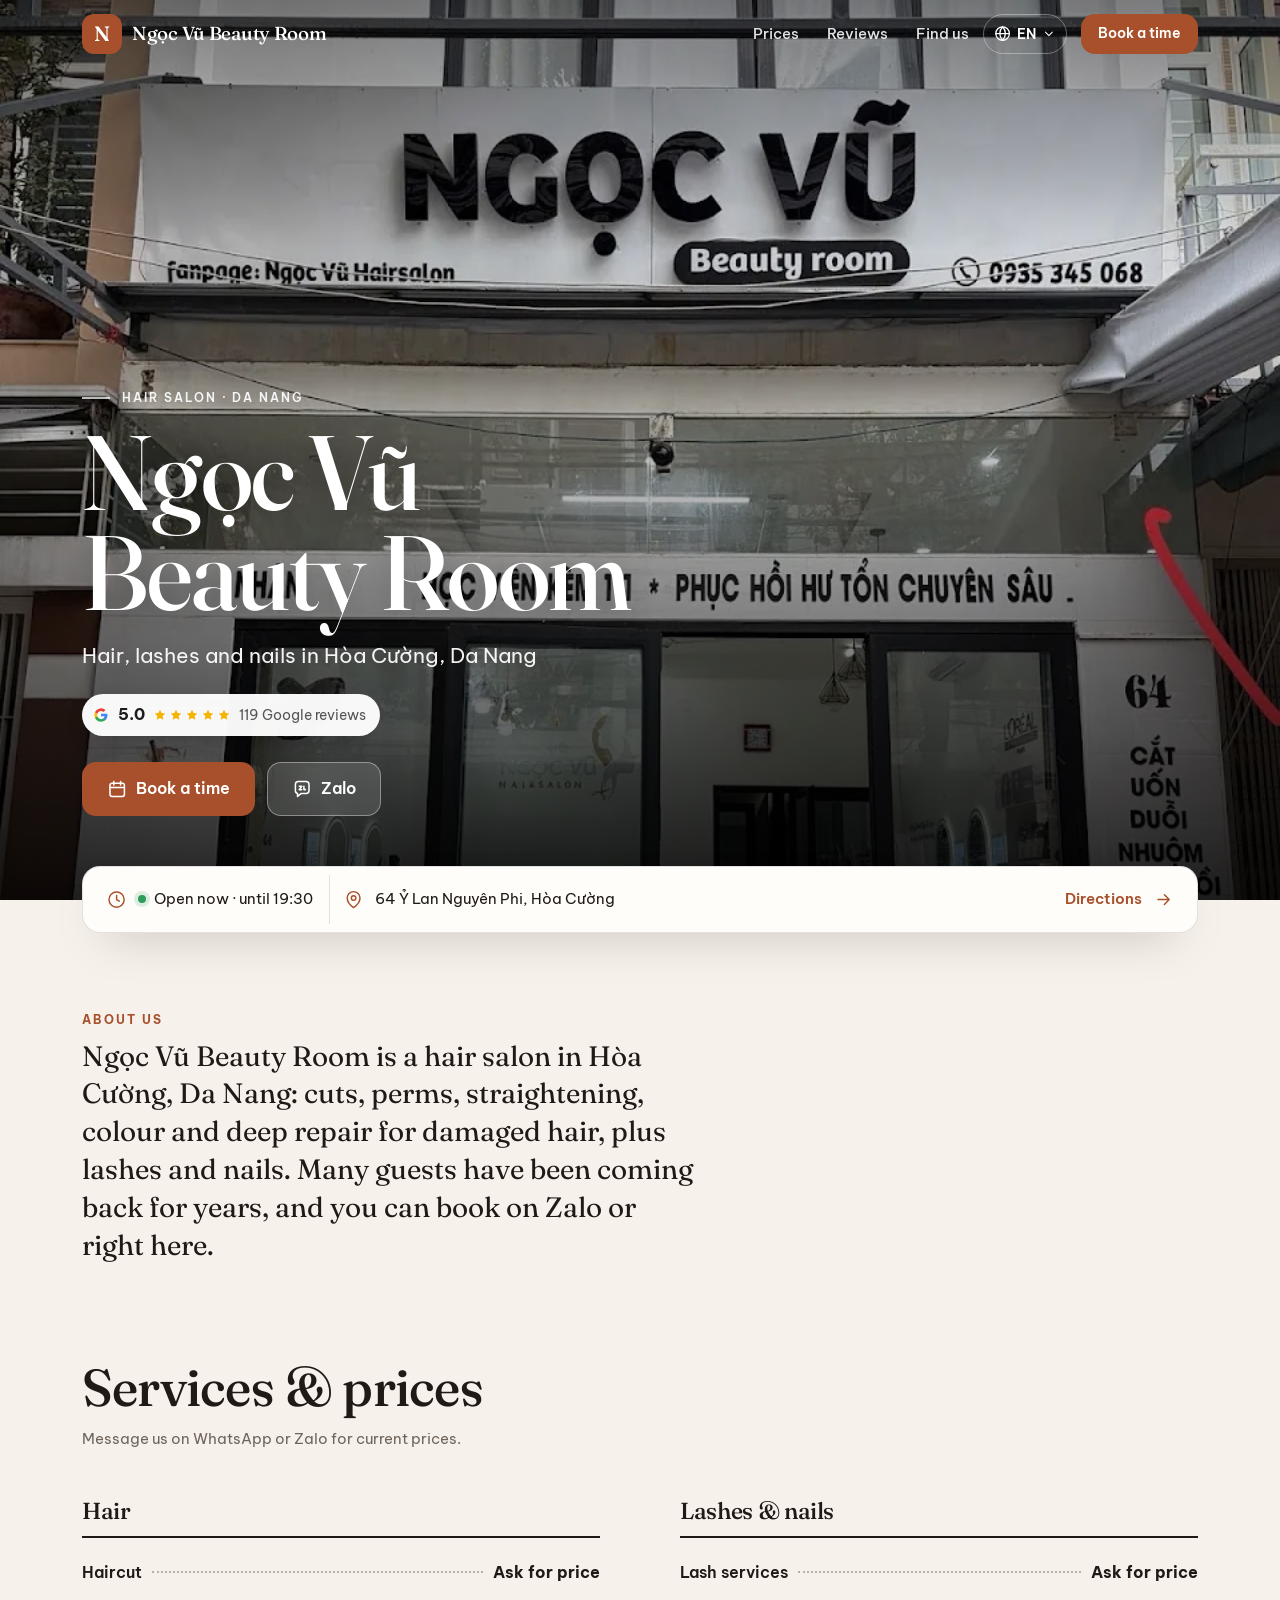
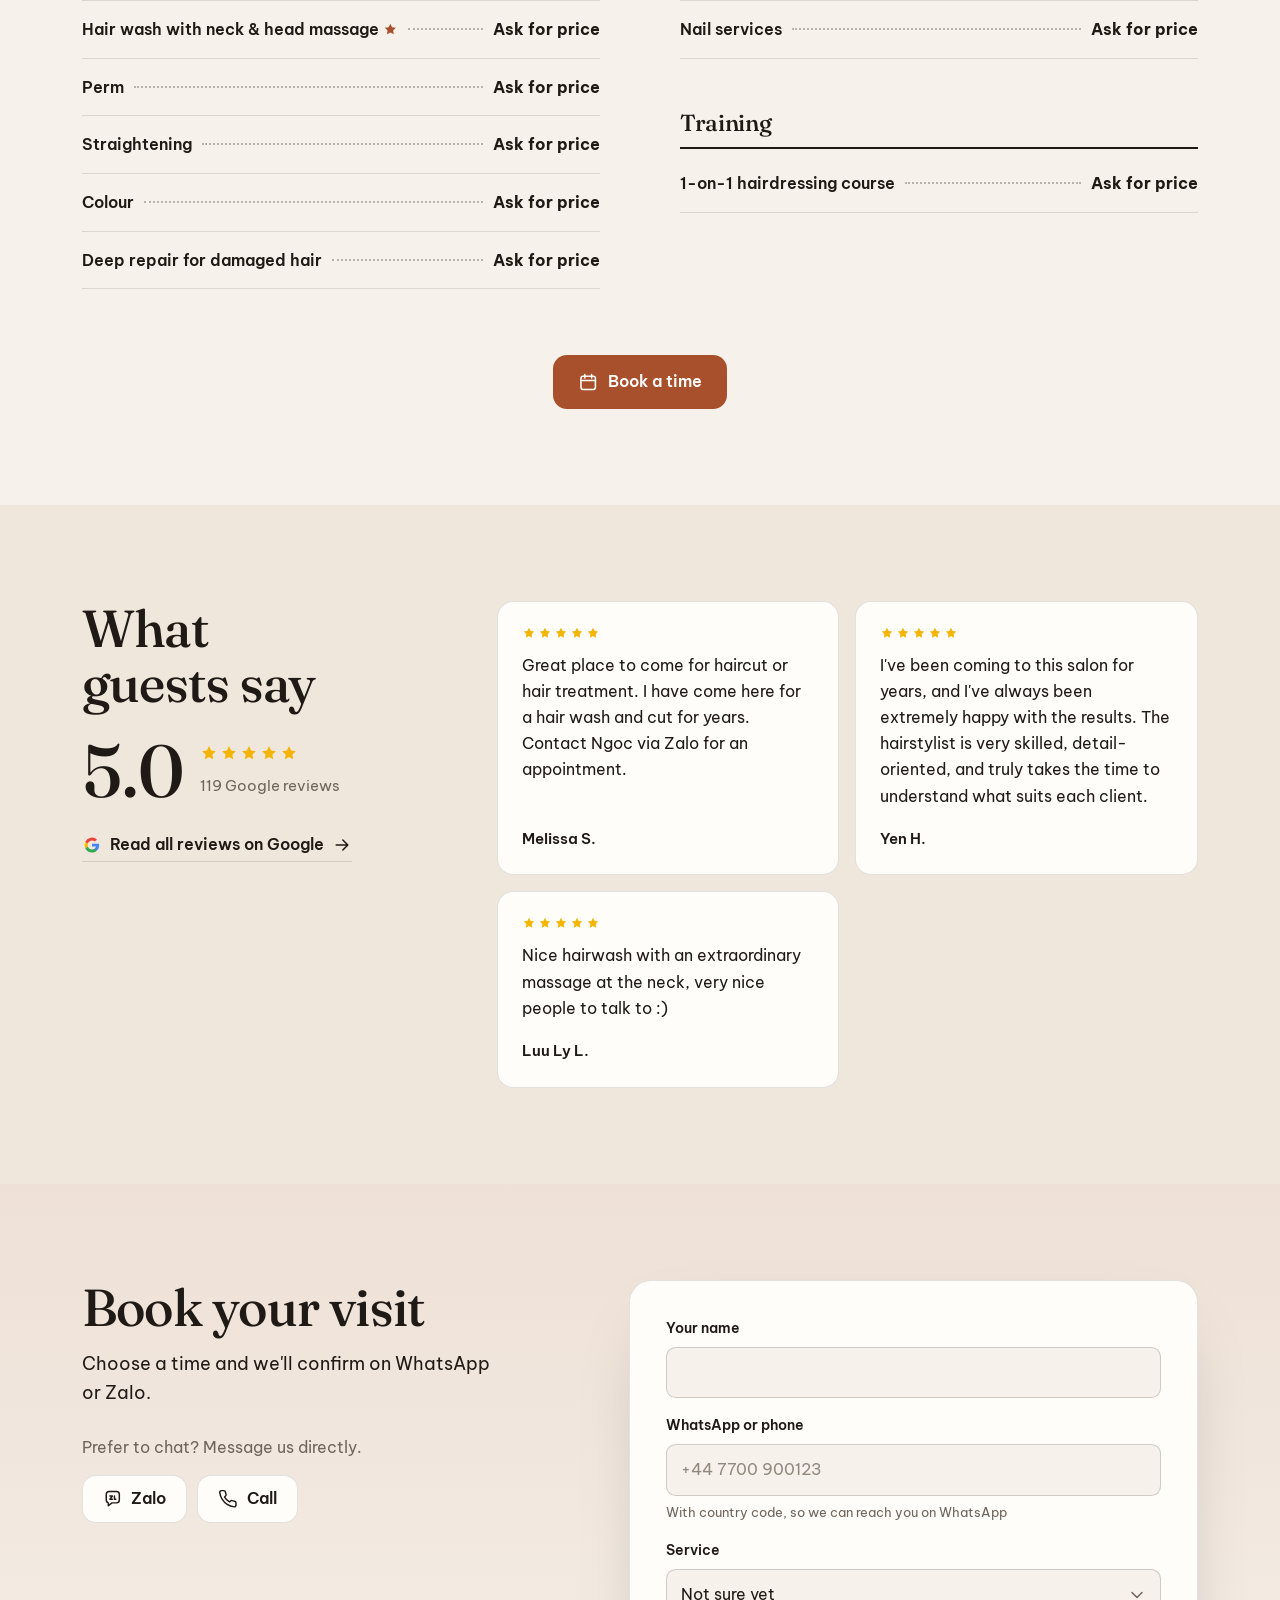
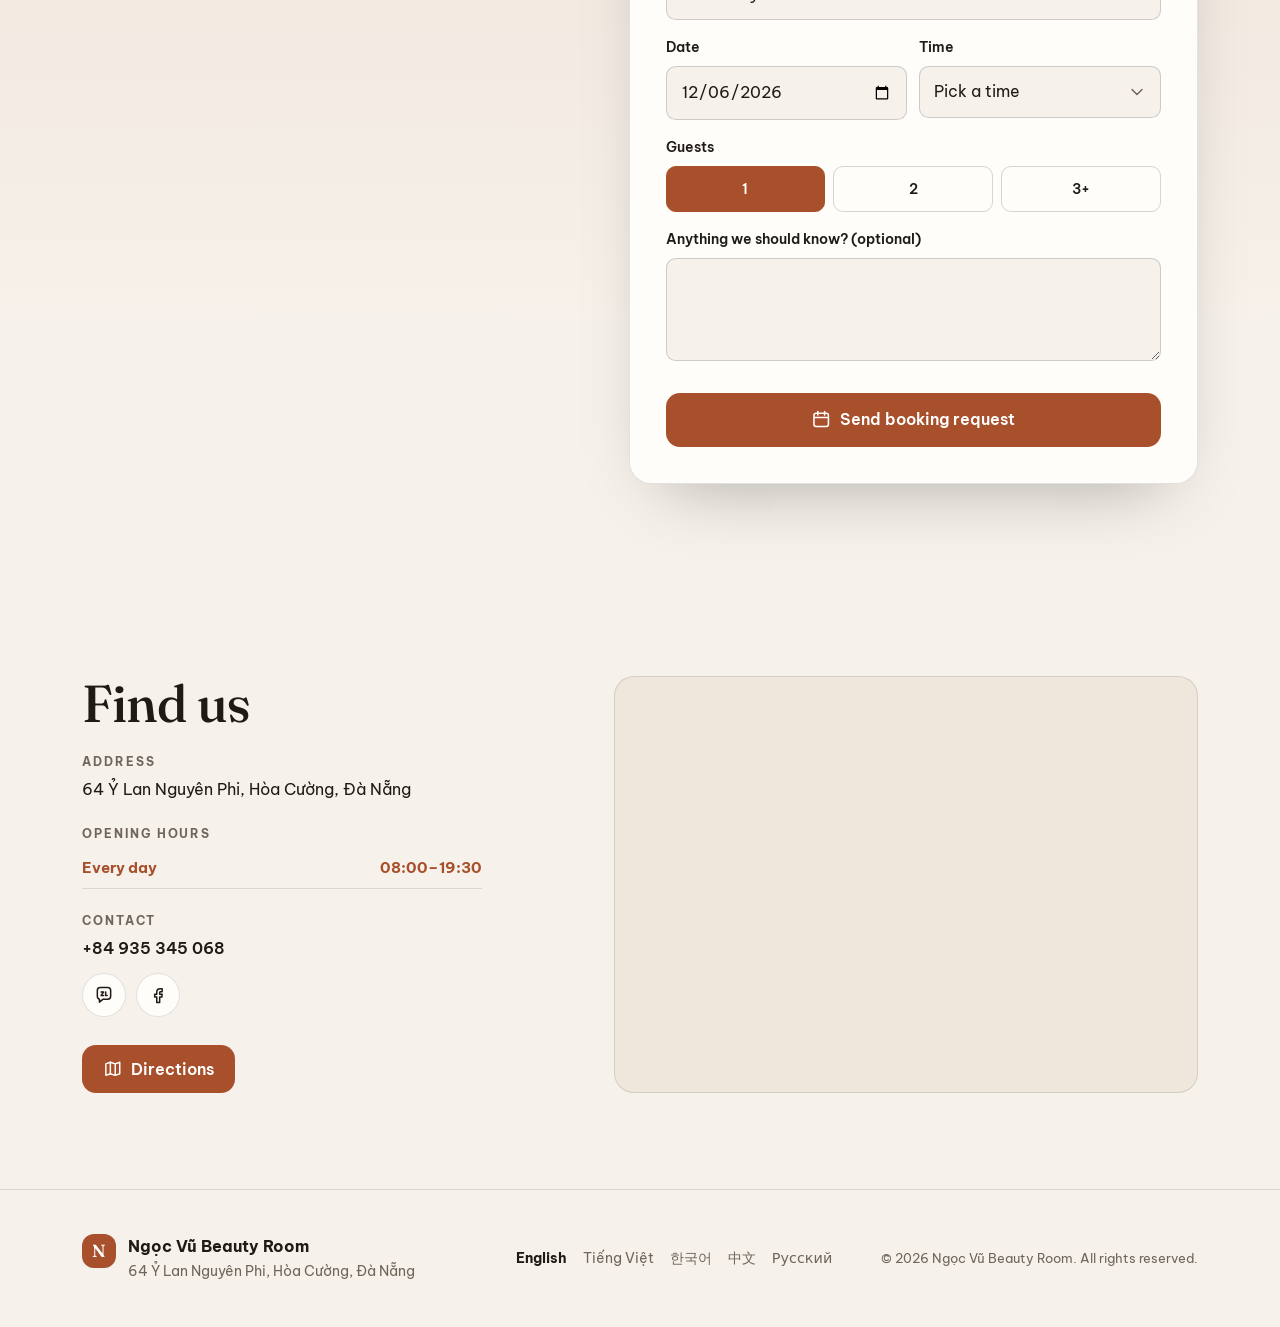
==== index.html @ b57c7148 "Update ngoc-vu-hair preview site Co-Authored-By: Claude Opus 5.5 <noreply@anthropic.com>" ====
<!doctype html>
<html lang="en" class="theme-atelier">
<head>
<meta charset="utf-8">
<meta name="viewport" content="width=device-width, initial-scale=1, viewport-fit=cover">
<title>Ngọc Vũ Beauty Room · Hair salon · Da Nang</title>
<meta name="description" content="Hair, lashes and nails in Hòa Cường, Da Nang · 5.0★ · 119 Google reviews">
<meta name="robots" content="noindex,nofollow">
<link rel="canonical" href="https://romans7997.github.io/ngoc-vu-hair/">
<link rel="alternate" hreflang="en" href="https://romans7997.github.io/ngoc-vu-hair/">
<link rel="alternate" hreflang="vi" href="https://romans7997.github.io/ngoc-vu-hair/vi/">
<link rel="alternate" hreflang="ko" href="https://romans7997.github.io/ngoc-vu-hair/ko/">
<link rel="alternate" hreflang="zh" href="https://romans7997.github.io/ngoc-vu-hair/zh/">
<link rel="alternate" hreflang="ru" href="https://romans7997.github.io/ngoc-vu-hair/ru/">
<link rel="alternate" hreflang="x-default" href="https://romans7997.github.io/ngoc-vu-hair/">
<meta property="og:type" content="website">
<meta property="og:title" content="Ngọc Vũ Beauty Room">
<meta property="og:description" content="Hair, lashes and nails in Hòa Cường, Da Nang">
<meta property="og:image" content="https://romans7997.github.io/ngoc-vu-hair/img/og.jpg"><meta name="theme-color" content="#f6f1ea">
<link rel="icon" href="favicon.svg" type="image/svg+xml">
<link rel="preconnect" href="https://fonts.googleapis.com">
<link rel="preconnect" href="https://fonts.gstatic.com" crossorigin>
<link rel="stylesheet" href="https://fonts.googleapis.com/css2?family=Fraunces:opsz,wght@9..144,500;9..144,600&amp;family=Be+Vietnam+Pro:wght@400;500;600;700&amp;display=swap">
<link rel="stylesheet" href="assets/site.css?v=10cb519d">
<style>:root{ --bg:#f6f1ea;--surface:#fffdf9;--surface2:#efe7dc;--ink:#1f1a16;--muted:#6f655b;--line:rgba(31,26,22,.12);--accent:#a8502c;--accent-ink:#ffffff;--accent-soft:rgba(168,80,44,.10);--radius:14px;--font-head:'Fraunces','Apple SD Gothic Neo','Malgun Gothic','Noto Sans KR','PingFang SC','Hiragino Sans GB','Microsoft YaHei','Noto Sans SC',system-ui,-apple-system,'Segoe UI',Roboto,sans-serif;--font-body:'Be Vietnam Pro','Apple SD Gothic Neo','Malgun Gothic','Noto Sans KR','PingFang SC','Hiragino Sans GB','Microsoft YaHei','Noto Sans SC',system-ui,-apple-system,'Segoe UI',Roboto,sans-serif;--head-weight:500;--head-transform:none;--head-tracking:-0.015em }</style>
<link rel="preload" as="image" href="img/hero-960.webp" imagesrcset="img/hero-800.webp 800w, img/hero-960.webp 960w" imagesizes="100vw"><script type="application/ld+json">{"@context": "https://schema.org", "@type": "HairSalon", "name": "Ngọc Vũ Beauty Room", "telephone": "+84935345068", "url": "https://romans7997.github.io/ngoc-vu-hair/", "address": {"@type": "PostalAddress", "streetAddress": "64 Ỷ Lan Nguyên Phi, Hòa Cường, Đà Nẵng", "addressLocality": "Da Nang", "addressCountry": "VN"}, "openingHoursSpecification": [{"@type": "OpeningHoursSpecification", "dayOfWeek": "Monday", "opens": "08:00", "closes": "19:30"}, {"@type": "OpeningHoursSpecification", "dayOfWeek": "Tuesday", "opens": "08:00", "closes": "19:30"}, {"@type": "OpeningHoursSpecification", "dayOfWeek": "Wednesday", "opens": "08:00", "closes": "19:30"}, {"@type": "OpeningHoursSpecification", "dayOfWeek": "Thursday", "opens": "08:00", "closes": "19:30"}, {"@type": "OpeningHoursSpecification", "dayOfWeek": "Friday", "opens": "08:00", "closes": "19:30"}, {"@type": "OpeningHoursSpecification", "dayOfWeek": "Saturday", "opens": "08:00", "closes": "19:30"}, {"@type": "OpeningHoursSpecification", "dayOfWeek": "Sunday", "opens": "08:00", "closes": "19:30"}], "sameAs": ["https://www.facebook.com/share/zizKv9jR9bhix95x/", "https://www.google.com/maps/place/?q=place_id:ChIJFSICDgAZQjERq6g8MRtW8YA"], "priceRange": "₫₫", "image": "https://romans7997.github.io/ngoc-vu-hair/img/hero-960.webp"}</script>
</head>
<body>
<a class="skip" href="#main">Skip to content</a>

<header class="nav" id="top">
  <div class="wrap nav-inner">
    <a class="brand" href="#top" aria-label="Ngọc Vũ Beauty Room">
<span class="brand-mono" aria-hidden="true">N</span>      <span class="brand-name">Ngọc Vũ Beauty Room</span>
    </a>
    <nav class="nav-links" aria-label="Menu">
      <a href="#prices">Prices</a>
<a href="#reviews">Reviews</a>      <a href="#visit">Find us</a>
    </nav>
    <details class="lang">
      <summary aria-label="Language"><svg class="ic" viewBox="0 0 24 24" aria-hidden="true" focusable="false"><circle cx="12" cy="12" r="9.5"/><path d="M2.5 12h19M12 2.5c2.6 2.8 3.9 6 3.9 9.5S14.6 18.7 12 21.5C9.4 18.7 8.1 15.5 8.1 12S9.4 5.3 12 2.5z"/></svg><span>EN</span><svg class="ic chev" viewBox="0 0 24 24" aria-hidden="true" focusable="false"><path d="M6 9l6 6 6-6"/></svg></summary>
      <ul class="lang-menu">
<li><a href="./" hreflang="en" lang="en" data-lang="en" aria-current="true">English</a></li>
<li><a href="vi/" hreflang="vi" lang="vi" data-lang="vi">Tiếng Việt</a></li>
<li><a href="ko/" hreflang="ko" lang="ko" data-lang="ko">한국어</a></li>
<li><a href="zh/" hreflang="zh" lang="zh" data-lang="zh">中文</a></li>
<li><a href="ru/" hreflang="ru" lang="ru" data-lang="ru">Русский</a></li>
      </ul>
    </details>
<a class="btn btn-accent btn-sm nav-book" href="#book">Book a time</a>  </div>
</header>

<main id="main">
  <section class="hero">
    <img class="hero-img" src="img/hero-960.webp" srcset="img/hero-800.webp 800w, img/hero-960.webp 960w" sizes="100vw" alt="Ngọc Vũ Beauty Room" width="960" height="1280" fetchpriority="high" style="object-position:50% 30%">
    <div class="hero-shade" aria-hidden="true"></div>
    <div class="wrap hero-inner">
      <p class="kicker">Hair salon · Da Nang</p>
      <h1 class="hero-title">Ngọc Vũ Beauty Room</h1>
      <p class="hero-tagline">Hair, lashes and nails in Hòa Cường, Da Nang</p>
      <a class="rating-chip" href="https://www.google.com/maps/place/?q=place_id:ChIJFSICDgAZQjERq6g8MRtW8YA" target="_blank" rel="noopener">
        <svg class="ic g" viewBox="0 0 24 24" aria-hidden="true" focusable="false"><path d="M20.6 12.2c0-.6-.1-1.2-.2-1.8H12v3.4h4.8a4.1 4.1 0 0 1-1.8 2.7v2.2h2.9c1.7-1.6 2.7-3.9 2.7-6.5z" class="fill"/><path d="M12 21c2.4 0 4.5-.8 5.9-2.2L15 16.6c-.8.5-1.8.9-3 .9-2.3 0-4.3-1.6-5-3.7H4v2.3A9 9 0 0 0 12 21z" class="fill"/><path d="M7 13.8a5.4 5.4 0 0 1 0-3.5V8H4a9 9 0 0 0 0 8.1z" class="fill"/><path d="M12 6.6c1.3 0 2.5.5 3.4 1.3l2.6-2.6A9 9 0 0 0 4 8l3 2.3c.7-2.1 2.7-3.7 5-3.7z" class="fill"/></svg><strong>5.0</strong><span class="stars xs" role="img" aria-label="5.0 / 5"><svg class="st" viewBox="0 0 24 24" aria-hidden="true" focusable="false"><path d="M12 2.8l2.8 5.8 6.3.9-4.6 4.4 1.1 6.3L12 17.2l-5.6 3 1.1-6.3L2.9 9.5l6.3-.9z" class="fill"/></svg><svg class="st" viewBox="0 0 24 24" aria-hidden="true" focusable="false"><path d="M12 2.8l2.8 5.8 6.3.9-4.6 4.4 1.1 6.3L12 17.2l-5.6 3 1.1-6.3L2.9 9.5l6.3-.9z" class="fill"/></svg><svg class="st" viewBox="0 0 24 24" aria-hidden="true" focusable="false"><path d="M12 2.8l2.8 5.8 6.3.9-4.6 4.4 1.1 6.3L12 17.2l-5.6 3 1.1-6.3L2.9 9.5l6.3-.9z" class="fill"/></svg><svg class="st" viewBox="0 0 24 24" aria-hidden="true" focusable="false"><path d="M12 2.8l2.8 5.8 6.3.9-4.6 4.4 1.1 6.3L12 17.2l-5.6 3 1.1-6.3L2.9 9.5l6.3-.9z" class="fill"/></svg><svg class="st" viewBox="0 0 24 24" aria-hidden="true" focusable="false"><path d="M12 2.8l2.8 5.8 6.3.9-4.6 4.4 1.1 6.3L12 17.2l-5.6 3 1.1-6.3L2.9 9.5l6.3-.9z" class="fill"/></svg></span><span>119 Google reviews</span>
      </a>
      <div class="hero-cta">
<a class="btn btn-accent btn-lg" href="#book"><svg class="ic" viewBox="0 0 24 24" aria-hidden="true" focusable="false"><rect x="3.5" y="5" width="17" height="15.5" rx="2.5"/><path d="M8 3v4M16 3v4M3.5 10h17"/></svg><span>Book a time</span></a><a class="btn btn-glass btn-lg" href="https://zalo.me/0935345068" target="_blank" rel="noopener"><svg class="ic" viewBox="0 0 24 24" aria-hidden="true" focusable="false"><path d="M4 6.5A3.5 3.5 0 0 1 7.5 3h9A3.5 3.5 0 0 1 20 6.5v7a3.5 3.5 0 0 1-3.5 3.5H11l-4.5 3.5V17A3.5 3.5 0 0 1 4 13.5z"/><path d="M8.5 8.5h3l-3 4h3M14 8.5v4h1.8"/></svg><span>Zalo</span></a>      </div>
    </div>
  </section>

  <section class="infobar" aria-label="Opening hours">
    <div class="wrap">
      <div class="infobar-inner">
        <div class="info-item"><svg class="ic" viewBox="0 0 24 24" aria-hidden="true" focusable="false"><circle cx="12" cy="12" r="9.5"/><path d="M12 6.8V12l3.4 2"/></svg><span id="open-status" class="open-status">Every day · 08:00–19:30</span></div>
        <div class="info-item"><svg class="ic" viewBox="0 0 24 24" aria-hidden="true" focusable="false"><path d="M20 10c0 6.5-8 12-8 12s-8-5.5-8-12a8 8 0 0 1 16 0z"/><circle cx="12" cy="10" r="2.8"/></svg><span>64 Ỷ Lan Nguyên Phi, Hòa Cường</span></div>
        <a class="info-link" href="https://www.google.com/maps/dir/?api=1&amp;destination=Ng%E1%BB%8Dc+V%C5%A9+Beauty+Room%2C+64+%E1%BB%B6+Lan+Nguy%C3%AAn+Phi%2C+H%C3%B2a+C%C6%B0%E1%BB%9Dng%2C+%C4%90%C3%A0+N%E1%BA%B5ng&amp;destination_place_id=ChIJFSICDgAZQjERq6g8MRtW8YA" target="_blank" rel="noopener">Directions<svg class="ic" viewBox="0 0 24 24" aria-hidden="true" focusable="false"><path d="M5 12h14M13 6l6 6-6 6"/></svg></a>
      </div>
    </div>
  </section>

  <section class="intro">
    <div class="wrap intro-inner">
<div class="about"><h2 class="eyebrow">About us</h2><p class="about-text">Ngọc Vũ Beauty Room is a hair salon in Hòa Cường, Da Nang: cuts, perms, straightening, colour and deep repair for damaged hair, plus lashes and nails. Many guests have been coming back for years, and you can book on Zalo or right here.</p></div>    </div>
  </section>

  <section class="section prices" id="prices">
    <div class="wrap">
      <header class="section-head">
        <h2>Services &amp; prices</h2>
        <p class="section-note">Message us on WhatsApp or Zalo for current prices.</p>
      </header>
      <div class="menu-grid">
        <div class="menu-cat">
          <h3>Hair</h3>
          <ul class="menu">
            <li class="menu-item">
              <div class="mi-row">
                <span class="mi-name">Haircut</span>
                <span class="mi-dots" aria-hidden="true"></span>
                <span class="mi-price">Ask for price</span>
              </div>
            </li>
            <li class="menu-item">
              <div class="mi-row">
                <span class="mi-name">Hair wash with neck &amp; head massage <span class="mi-pop" aria-hidden="true"><svg class="ic star" viewBox="0 0 24 24" aria-hidden="true" focusable="false"><path d="M12 2.8l2.8 5.8 6.3.9-4.6 4.4 1.1 6.3L12 17.2l-5.6 3 1.1-6.3L2.9 9.5l6.3-.9z" class="fill"/></svg></span></span>
                <span class="mi-dots" aria-hidden="true"></span>
                <span class="mi-price">Ask for price</span>
              </div>
            </li>
            <li class="menu-item">
              <div class="mi-row">
                <span class="mi-name">Perm</span>
                <span class="mi-dots" aria-hidden="true"></span>
                <span class="mi-price">Ask for price</span>
              </div>
            </li>
            <li class="menu-item">
              <div class="mi-row">
                <span class="mi-name">Straightening</span>
                <span class="mi-dots" aria-hidden="true"></span>
                <span class="mi-price">Ask for price</span>
              </div>
            </li>
            <li class="menu-item">
              <div class="mi-row">
                <span class="mi-name">Colour</span>
                <span class="mi-dots" aria-hidden="true"></span>
                <span class="mi-price">Ask for price</span>
              </div>
            </li>
            <li class="menu-item">
              <div class="mi-row">
                <span class="mi-name">Deep repair for damaged hair</span>
                <span class="mi-dots" aria-hidden="true"></span>
                <span class="mi-price">Ask for price</span>
              </div>
            </li>
          </ul>
        </div>
        <div class="menu-cat">
          <h3>Lashes &amp; nails</h3>
          <ul class="menu">
            <li class="menu-item">
              <div class="mi-row">
                <span class="mi-name">Lash services</span>
                <span class="mi-dots" aria-hidden="true"></span>
                <span class="mi-price">Ask for price</span>
              </div>
            </li>
            <li class="menu-item">
              <div class="mi-row">
                <span class="mi-name">Nail services</span>
                <span class="mi-dots" aria-hidden="true"></span>
                <span class="mi-price">Ask for price</span>
              </div>
            </li>
          </ul>
        </div>
        <div class="menu-cat">
          <h3>Training</h3>
          <ul class="menu">
            <li class="menu-item">
              <div class="mi-row">
                <span class="mi-name">1-on-1 hairdressing course</span>
                <span class="mi-dots" aria-hidden="true"></span>
                <span class="mi-price">Ask for price</span>
              </div>
            </li>
          </ul>
        </div>
      </div>
<div class="center-cta"><a class="btn btn-accent btn-lg" href="#book"><svg class="ic" viewBox="0 0 24 24" aria-hidden="true" focusable="false"><rect x="3.5" y="5" width="17" height="15.5" rx="2.5"/><path d="M8 3v4M16 3v4M3.5 10h17"/></svg><span>Book a time</span></a></div>    </div>
  </section>


  <section class="section reviews" id="reviews">
    <div class="wrap rv-layout">
      <div class="rv-summary">
        <h2>What guests say</h2>
        <div class="rv-score">
          <span class="rv-num">5.0</span>
          <div><span class="stars" role="img" aria-label="5.0 / 5"><svg class="st" viewBox="0 0 24 24" aria-hidden="true" focusable="false"><path d="M12 2.8l2.8 5.8 6.3.9-4.6 4.4 1.1 6.3L12 17.2l-5.6 3 1.1-6.3L2.9 9.5l6.3-.9z" class="fill"/></svg><svg class="st" viewBox="0 0 24 24" aria-hidden="true" focusable="false"><path d="M12 2.8l2.8 5.8 6.3.9-4.6 4.4 1.1 6.3L12 17.2l-5.6 3 1.1-6.3L2.9 9.5l6.3-.9z" class="fill"/></svg><svg class="st" viewBox="0 0 24 24" aria-hidden="true" focusable="false"><path d="M12 2.8l2.8 5.8 6.3.9-4.6 4.4 1.1 6.3L12 17.2l-5.6 3 1.1-6.3L2.9 9.5l6.3-.9z" class="fill"/></svg><svg class="st" viewBox="0 0 24 24" aria-hidden="true" focusable="false"><path d="M12 2.8l2.8 5.8 6.3.9-4.6 4.4 1.1 6.3L12 17.2l-5.6 3 1.1-6.3L2.9 9.5l6.3-.9z" class="fill"/></svg><svg class="st" viewBox="0 0 24 24" aria-hidden="true" focusable="false"><path d="M12 2.8l2.8 5.8 6.3.9-4.6 4.4 1.1 6.3L12 17.2l-5.6 3 1.1-6.3L2.9 9.5l6.3-.9z" class="fill"/></svg></span><p class="rv-count">119 Google reviews</p></div>
        </div>
<a class="link-arrow" href="https://www.google.com/maps/place/?q=place_id:ChIJFSICDgAZQjERq6g8MRtW8YA" target="_blank" rel="noopener"><svg class="ic g" viewBox="0 0 24 24" aria-hidden="true" focusable="false"><path d="M20.6 12.2c0-.6-.1-1.2-.2-1.8H12v3.4h4.8a4.1 4.1 0 0 1-1.8 2.7v2.2h2.9c1.7-1.6 2.7-3.9 2.7-6.5z" class="fill"/><path d="M12 21c2.4 0 4.5-.8 5.9-2.2L15 16.6c-.8.5-1.8.9-3 .9-2.3 0-4.3-1.6-5-3.7H4v2.3A9 9 0 0 0 12 21z" class="fill"/><path d="M7 13.8a5.4 5.4 0 0 1 0-3.5V8H4a9 9 0 0 0 0 8.1z" class="fill"/><path d="M12 6.6c1.3 0 2.5.5 3.4 1.3l2.6-2.6A9 9 0 0 0 4 8l3 2.3c.7-2.1 2.7-3.7 5-3.7z" class="fill"/></svg><span>Read all reviews on Google</span><svg class="ic" viewBox="0 0 24 24" aria-hidden="true" focusable="false"><path d="M5 12h14M13 6l6 6-6 6"/></svg></a>      </div>
      <div class="rv-cards">
        <figure class="rv-card">
          <span class="stars xs" role="img" aria-label="5 / 5"><svg class="st" viewBox="0 0 24 24" aria-hidden="true" focusable="false"><path d="M12 2.8l2.8 5.8 6.3.9-4.6 4.4 1.1 6.3L12 17.2l-5.6 3 1.1-6.3L2.9 9.5l6.3-.9z" class="fill"/></svg><svg class="st" viewBox="0 0 24 24" aria-hidden="true" focusable="false"><path d="M12 2.8l2.8 5.8 6.3.9-4.6 4.4 1.1 6.3L12 17.2l-5.6 3 1.1-6.3L2.9 9.5l6.3-.9z" class="fill"/></svg><svg class="st" viewBox="0 0 24 24" aria-hidden="true" focusable="false"><path d="M12 2.8l2.8 5.8 6.3.9-4.6 4.4 1.1 6.3L12 17.2l-5.6 3 1.1-6.3L2.9 9.5l6.3-.9z" class="fill"/></svg><svg class="st" viewBox="0 0 24 24" aria-hidden="true" focusable="false"><path d="M12 2.8l2.8 5.8 6.3.9-4.6 4.4 1.1 6.3L12 17.2l-5.6 3 1.1-6.3L2.9 9.5l6.3-.9z" class="fill"/></svg><svg class="st" viewBox="0 0 24 24" aria-hidden="true" focusable="false"><path d="M12 2.8l2.8 5.8 6.3.9-4.6 4.4 1.1 6.3L12 17.2l-5.6 3 1.1-6.3L2.9 9.5l6.3-.9z" class="fill"/></svg></span>
          <blockquote lang="en">Great place to come for haircut or hair treatment. I have come here for a hair wash and cut for years. Contact Ngoc via Zalo for an appointment.</blockquote>
          <figcaption>Melissa S.</figcaption>
        </figure>
        <figure class="rv-card">
          <span class="stars xs" role="img" aria-label="5 / 5"><svg class="st" viewBox="0 0 24 24" aria-hidden="true" focusable="false"><path d="M12 2.8l2.8 5.8 6.3.9-4.6 4.4 1.1 6.3L12 17.2l-5.6 3 1.1-6.3L2.9 9.5l6.3-.9z" class="fill"/></svg><svg class="st" viewBox="0 0 24 24" aria-hidden="true" focusable="false"><path d="M12 2.8l2.8 5.8 6.3.9-4.6 4.4 1.1 6.3L12 17.2l-5.6 3 1.1-6.3L2.9 9.5l6.3-.9z" class="fill"/></svg><svg class="st" viewBox="0 0 24 24" aria-hidden="true" focusable="false"><path d="M12 2.8l2.8 5.8 6.3.9-4.6 4.4 1.1 6.3L12 17.2l-5.6 3 1.1-6.3L2.9 9.5l6.3-.9z" class="fill"/></svg><svg class="st" viewBox="0 0 24 24" aria-hidden="true" focusable="false"><path d="M12 2.8l2.8 5.8 6.3.9-4.6 4.4 1.1 6.3L12 17.2l-5.6 3 1.1-6.3L2.9 9.5l6.3-.9z" class="fill"/></svg><svg class="st" viewBox="0 0 24 24" aria-hidden="true" focusable="false"><path d="M12 2.8l2.8 5.8 6.3.9-4.6 4.4 1.1 6.3L12 17.2l-5.6 3 1.1-6.3L2.9 9.5l6.3-.9z" class="fill"/></svg></span>
          <blockquote lang="en">I&#39;ve been coming to this salon for years, and I&#39;ve always been extremely happy with the results. The hairstylist is very skilled, detail-oriented, and truly takes the time to understand what suits each client.</blockquote>
          <figcaption>Yen H.</figcaption>
        </figure>
        <figure class="rv-card">
          <span class="stars xs" role="img" aria-label="5 / 5"><svg class="st" viewBox="0 0 24 24" aria-hidden="true" focusable="false"><path d="M12 2.8l2.8 5.8 6.3.9-4.6 4.4 1.1 6.3L12 17.2l-5.6 3 1.1-6.3L2.9 9.5l6.3-.9z" class="fill"/></svg><svg class="st" viewBox="0 0 24 24" aria-hidden="true" focusable="false"><path d="M12 2.8l2.8 5.8 6.3.9-4.6 4.4 1.1 6.3L12 17.2l-5.6 3 1.1-6.3L2.9 9.5l6.3-.9z" class="fill"/></svg><svg class="st" viewBox="0 0 24 24" aria-hidden="true" focusable="false"><path d="M12 2.8l2.8 5.8 6.3.9-4.6 4.4 1.1 6.3L12 17.2l-5.6 3 1.1-6.3L2.9 9.5l6.3-.9z" class="fill"/></svg><svg class="st" viewBox="0 0 24 24" aria-hidden="true" focusable="false"><path d="M12 2.8l2.8 5.8 6.3.9-4.6 4.4 1.1 6.3L12 17.2l-5.6 3 1.1-6.3L2.9 9.5l6.3-.9z" class="fill"/></svg><svg class="st" viewBox="0 0 24 24" aria-hidden="true" focusable="false"><path d="M12 2.8l2.8 5.8 6.3.9-4.6 4.4 1.1 6.3L12 17.2l-5.6 3 1.1-6.3L2.9 9.5l6.3-.9z" class="fill"/></svg></span>
          <blockquote lang="en">Nice hairwash with an extraordinary massage at the neck, very nice people to talk to :)</blockquote>
          <figcaption>Luu Ly L.</figcaption>
        </figure>
      </div>
    </div>
  </section>

  <section class="section book" id="book">
    <div class="wrap book-layout">
      <div class="book-intro">
        <h2>Book your visit</h2>
        <p class="book-sub">Choose a time and we&#39;ll confirm on WhatsApp or Zalo.</p>
        <p class="book-or">Prefer to chat? Message us directly.</p>
        <div class="contact-row">
<a class="btn btn-ghost" href="https://zalo.me/0935345068" target="_blank" rel="noopener"><svg class="ic" viewBox="0 0 24 24" aria-hidden="true" focusable="false"><path d="M4 6.5A3.5 3.5 0 0 1 7.5 3h9A3.5 3.5 0 0 1 20 6.5v7a3.5 3.5 0 0 1-3.5 3.5H11l-4.5 3.5V17A3.5 3.5 0 0 1 4 13.5z"/><path d="M8.5 8.5h3l-3 4h3M14 8.5v4h1.8"/></svg><span>Zalo</span></a>          <a class="btn btn-ghost" href="tel:+84935345068"><svg class="ic" viewBox="0 0 24 24" aria-hidden="true" focusable="false"><path d="M22 16.9v3a2 2 0 0 1-2.2 2 19.8 19.8 0 0 1-8.6-3.1 19.5 19.5 0 0 1-6-6A19.8 19.8 0 0 1 2.1 4.2 2 2 0 0 1 4.1 2h3a2 2 0 0 1 2 1.7c.1 1 .4 1.9.7 2.8a2 2 0 0 1-.5 2.1L8.1 9.9a16 16 0 0 0 6 6l1.3-1.3a2 2 0 0 1 2.1-.4c.9.3 1.8.6 2.8.7a2 2 0 0 1 1.7 2z"/></svg><span>Call</span></a>
        </div>
      </div>

      <div class="book-card">
        <form class="book-form" id="book-form" novalidate>
          <div class="field">
            <label for="f-name">Your name</label>
            <input id="f-name" name="name" autocomplete="name" required maxlength="60">
          </div>
          <div class="field">
            <label for="f-contact">WhatsApp or phone</label>
            <input id="f-contact" name="contact" type="tel" autocomplete="tel" inputmode="tel" required maxlength="40" placeholder="+44 7700 900123" aria-describedby="f-contact-hint">
            <small class="field-hint" id="f-contact-hint">With country code, so we can reach you on WhatsApp</small>
          </div>
          <div class="field">
            <label for="f-service">Service</label>
            <div class="select">
              <select id="f-service" name="service">
                <option value="" data-vi="">Not sure yet</option>
                <optgroup label="Hair">
<option value="s0-0" data-vi="Cắt tóc">Haircut</option>
<option value="s0-1" data-vi="Gội đầu massage cổ vai">Hair wash with neck &amp; head massage</option>
<option value="s0-2" data-vi="Uốn tóc">Perm</option>
<option value="s0-3" data-vi="Duỗi tóc">Straightening</option>
<option value="s0-4" data-vi="Nhuộm tóc">Colour</option>
<option value="s0-5" data-vi="Phục hồi tóc hư tổn chuyên sâu">Deep repair for damaged hair</option>
                </optgroup>
                <optgroup label="Lashes &amp; nails">
<option value="s1-0" data-vi="Làm mi">Lash services</option>
<option value="s1-1" data-vi="Làm nail">Nail services</option>
                </optgroup>
                <optgroup label="Training">
<option value="s2-0" data-vi="Nhận học viên kèm 1:1">1-on-1 hairdressing course</option>
                </optgroup>
              </select>
              <svg class="ic chev" viewBox="0 0 24 24" aria-hidden="true" focusable="false"><path d="M6 9l6 6 6-6"/></svg>
            </div>
          </div>
          <div class="field-row">
            <div class="field">
              <label for="f-date">Date</label>
              <input id="f-date" name="date" type="date" required>
            </div>
            <div class="field">
              <label for="f-time">Time</label>
              <div class="select">
                <select id="f-time" name="time" required><option value="">Pick a time</option></select>
                <svg class="ic chev" viewBox="0 0 24 24" aria-hidden="true" focusable="false"><path d="M6 9l6 6 6-6"/></svg>
              </div>
            </div>
          </div>
          <div class="field field-people">
            <span class="label" id="people-label">Guests</span>
            <div class="seg" role="radiogroup" aria-labelledby="people-label">
<label><input type="radio" name="people" value="1" checked><span>1</span></label><label><input type="radio" name="people" value="2"><span>2</span></label><label><input type="radio" name="people" value="3"><span>3+</span></label>            </div>
          </div>
          <div class="field">
            <label for="f-note">Anything we should know? (optional)</label>
            <textarea id="f-note" name="note" rows="3" maxlength="500"></textarea>
          </div>
          <div class="hp" aria-hidden="true"><label>Website <input name="website" tabindex="-1" autocomplete="off"></label></div>
          <button class="btn btn-accent btn-lg btn-block" type="submit" id="f-submit"><svg class="ic" viewBox="0 0 24 24" aria-hidden="true" focusable="false"><rect x="3.5" y="5" width="17" height="15.5" rx="2.5"/><path d="M8 3v4M16 3v4M3.5 10h17"/></svg><span>Send booking request</span></button>
          <div class="form-error" id="form-error" role="alert" hidden>
            <p>We couldn&#39;t send your request. Please message us instead, it takes a few seconds.</p>
            <div class="contact-row">
<a class="btn btn-ghost" href="https://zalo.me/0935345068" target="_blank" rel="noopener"><svg class="ic" viewBox="0 0 24 24" aria-hidden="true" focusable="false"><path d="M4 6.5A3.5 3.5 0 0 1 7.5 3h9A3.5 3.5 0 0 1 20 6.5v7a3.5 3.5 0 0 1-3.5 3.5H11l-4.5 3.5V17A3.5 3.5 0 0 1 4 13.5z"/><path d="M8.5 8.5h3l-3 4h3M14 8.5v4h1.8"/></svg><span>Zalo</span></a>              <a class="btn btn-ghost" href="tel:+84935345068"><svg class="ic" viewBox="0 0 24 24" aria-hidden="true" focusable="false"><path d="M22 16.9v3a2 2 0 0 1-2.2 2 19.8 19.8 0 0 1-8.6-3.1 19.5 19.5 0 0 1-6-6A19.8 19.8 0 0 1 2.1 4.2 2 2 0 0 1 4.1 2h3a2 2 0 0 1 2 1.7c.1 1 .4 1.9.7 2.8a2 2 0 0 1-.5 2.1L8.1 9.9a16 16 0 0 0 6 6l1.3-1.3a2 2 0 0 1 2.1-.4c.9.3 1.8.6 2.8.7a2 2 0 0 1 1.7 2z"/></svg><span>Call</span></a>
            </div>
          </div>
        </form>
        <div class="book-done" id="book-done" hidden tabindex="-1">
          <span class="done-ic"><svg class="ic" viewBox="0 0 24 24" aria-hidden="true" focusable="false"><path d="M5 12.5l4.2 4.2L19 7"/></svg></span>
          <h3>Request sent!</h3>
          <p id="done-summary" class="done-summary"></p>
          <p class="muted">We&#39;ll confirm your time on WhatsApp or Zalo soon. In a hurry? Message us directly.</p>
          <div class="contact-row">
<a class="btn btn-ghost" href="https://zalo.me/0935345068" target="_blank" rel="noopener"><svg class="ic" viewBox="0 0 24 24" aria-hidden="true" focusable="false"><path d="M4 6.5A3.5 3.5 0 0 1 7.5 3h9A3.5 3.5 0 0 1 20 6.5v7a3.5 3.5 0 0 1-3.5 3.5H11l-4.5 3.5V17A3.5 3.5 0 0 1 4 13.5z"/><path d="M8.5 8.5h3l-3 4h3M14 8.5v4h1.8"/></svg><span>Zalo</span></a>          </div>
          <button class="btn-text" type="button" id="book-again">Book another time</button>
        </div>
      </div>
    </div>
  </section>

  <section class="section visit" id="visit">
    <div class="wrap visit-layout">
      <div class="visit-info">
        <h2>Find us</h2>
        <div class="visit-block">
          <h3>Address</h3>
          <p>64 Ỷ Lan Nguyên Phi, Hòa Cường, Đà Nẵng</p>
        </div>
        <div class="visit-block">
          <h3>Opening hours</h3>
          <table class="hours">
<tr data-day="all"><th scope="row">Every day</th><td>08:00–19:30</td></tr>
          </table>
        </div>
        <div class="visit-block">
          <h3>Contact</h3>
          <p><a href="tel:+84935345068">+84 935 345 068</a></p>
          <div class="socials">
<a href="https://zalo.me/0935345068" target="_blank" rel="noopener" aria-label="Zalo"><svg class="ic" viewBox="0 0 24 24" aria-hidden="true" focusable="false"><path d="M4 6.5A3.5 3.5 0 0 1 7.5 3h9A3.5 3.5 0 0 1 20 6.5v7a3.5 3.5 0 0 1-3.5 3.5H11l-4.5 3.5V17A3.5 3.5 0 0 1 4 13.5z"/><path d="M8.5 8.5h3l-3 4h3M14 8.5v4h1.8"/></svg></a><a href="https://www.facebook.com/share/zizKv9jR9bhix95x/" target="_blank" rel="noopener" aria-label="Facebook"><svg class="ic" viewBox="0 0 24 24" aria-hidden="true" focusable="false"><path d="M14.5 8H17V4.5h-2.5c-2.5 0-4 1.6-4 4.1V11H8v3.5h2.5V21H14v-6.5h2.6l.4-3.5h-3V9c0-.6.4-1 1-1z"/></svg></a>          </div>
        </div>
        <a class="btn btn-accent" href="https://www.google.com/maps/dir/?api=1&amp;destination=Ng%E1%BB%8Dc+V%C5%A9+Beauty+Room%2C+64+%E1%BB%B6+Lan+Nguy%C3%AAn+Phi%2C+H%C3%B2a+C%C6%B0%E1%BB%9Dng%2C+%C4%90%C3%A0+N%E1%BA%B5ng&amp;destination_place_id=ChIJFSICDgAZQjERq6g8MRtW8YA" target="_blank" rel="noopener"><svg class="ic" viewBox="0 0 24 24" aria-hidden="true" focusable="false"><path d="M9 4 3.5 6v14L9 18l6 2 5.5-2V4L15 6z"/><path d="M9 4v14M15 6v14"/></svg><span>Directions</span></a>
      </div>
      <div class="map-wrap">
        <iframe src="https://maps.google.com/maps?q=NG%E1%BB%8CC%20V%C5%A8%20Hair%20Salon%2C%2064%20%E1%BB%B6%20Lan%20Nguy%C3%AAn%20Phi%2C%20H%C3%B2a%20C%C6%B0%E1%BB%9Dng%2C%20%C4%90%C3%A0%20N%E1%BA%B5ng&amp;hl=en&amp;z=16&amp;output=embed" title="Map: Ngọc Vũ Beauty Room" loading="lazy" referrerpolicy="no-referrer-when-downgrade" allowfullscreen></iframe>
      </div>
    </div>
  </section>
</main>

<footer class="footer">
  <div class="wrap footer-inner">
    <div class="footer-brand">
      <span class="brand-mono sm" aria-hidden="true">N</span>
      <div><strong>Ngọc Vũ Beauty Room</strong><p>64 Ỷ Lan Nguyên Phi, Hòa Cường, Đà Nẵng</p></div>
    </div>
    <ul class="footer-langs">
<li><a href="./" hreflang="en" lang="en" data-lang="en" aria-current="true">English</a></li><li><a href="vi/" hreflang="vi" lang="vi" data-lang="vi">Tiếng Việt</a></li><li><a href="ko/" hreflang="ko" lang="ko" data-lang="ko">한국어</a></li><li><a href="zh/" hreflang="zh" lang="zh" data-lang="zh">中文</a></li><li><a href="ru/" hreflang="ru" lang="ru" data-lang="ru">Русский</a></li>    </ul>
    <p class="footer-copy">© 2026 Ngọc Vũ Beauty Room. All rights reserved.</p>
  </div>
</footer>

<nav class="actionbar" aria-label="Contact">
<a class="ab-main" href="#book"><svg class="ic" viewBox="0 0 24 24" aria-hidden="true" focusable="false"><rect x="3.5" y="5" width="17" height="15.5" rx="2.5"/><path d="M8 3v4M16 3v4M3.5 10h17"/></svg><span>Book a time</span></a><a href="https://zalo.me/0935345068" target="_blank" rel="noopener"><svg class="ic" viewBox="0 0 24 24" aria-hidden="true" focusable="false"><path d="M4 6.5A3.5 3.5 0 0 1 7.5 3h9A3.5 3.5 0 0 1 20 6.5v7a3.5 3.5 0 0 1-3.5 3.5H11l-4.5 3.5V17A3.5 3.5 0 0 1 4 13.5z"/><path d="M8.5 8.5h3l-3 4h3M14 8.5v4h1.8"/></svg><span>Zalo</span></a>  <a href="tel:+84935345068"><svg class="ic" viewBox="0 0 24 24" aria-hidden="true" focusable="false"><path d="M22 16.9v3a2 2 0 0 1-2.2 2 19.8 19.8 0 0 1-8.6-3.1 19.5 19.5 0 0 1-6-6A19.8 19.8 0 0 1 2.1 4.2 2 2 0 0 1 4.1 2h3a2 2 0 0 1 2 1.7c.1 1 .4 1.9.7 2.8a2 2 0 0 1-.5 2.1L8.1 9.9a16 16 0 0 0 6 6l1.3-1.3a2 2 0 0 1 2.1-.4c.9.3 1.8.6 2.8.7a2 2 0 0 1 1.7 2z"/></svg><span>Call</span></a>
  <a href="https://www.google.com/maps/dir/?api=1&amp;destination=Ng%E1%BB%8Dc+V%C5%A9+Beauty+Room%2C+64+%E1%BB%B6+Lan+Nguy%C3%AAn+Phi%2C+H%C3%B2a+C%C6%B0%E1%BB%9Dng%2C+%C4%90%C3%A0+N%E1%BA%B5ng&amp;destination_place_id=ChIJFSICDgAZQjERq6g8MRtW8YA" target="_blank" rel="noopener"><svg class="ic" viewBox="0 0 24 24" aria-hidden="true" focusable="false"><path d="M9 4 3.5 6v14L9 18l6 2 5.5-2V4L15 6z"/><path d="M9 4v14M15 6v14"/></svg><span>Map</span></a>
</nav>


<script id="site-data" type="application/json">{"lang": "en", "tz": "Asia/Ho_Chi_Minh", "hours": {"mon": ["08:00", "19:30"], "tue": ["08:00", "19:30"], "wed": ["08:00", "19:30"], "thu": ["08:00", "19:30"], "fri": ["08:00", "19:30"], "sat": ["08:00", "19:30"], "sun": ["08:00", "19:30"]}, "slot": 30, "api": "/api/book", "demo": true, "wa": null, "name": "Ngọc Vũ Beauty Room", "days": ["Monday", "Tuesday", "Wednesday", "Thursday", "Friday", "Saturday", "Sunday"], "days_vi": ["Thứ Hai", "Thứ Ba", "Thứ Tư", "Thứ Năm", "Thứ Sáu", "Thứ Bảy", "Chủ Nhật"], "t": {"open_until": "Open now · until {t}", "opens_at": "Closed · opens {d} at {t}", "today": "today", "tomorrow": "tomorrow", "f_time_pick": "Pick a time", "f_time_none": "Closed this day", "f_sending": "Sending…", "f_submit": "Send booking request", "f_required": "Please fill in this field", "ok_title": "Request sent!", "ok_text": "We'll confirm your time on WhatsApp or Zalo soon. In a hurry? Message us directly.", "err_text": "We couldn't send your request. Please message us instead, it takes a few seconds.", "photo_of": "Photo {n} of {total}"}, "langs": ["en", "vi", "ko", "zh", "ru"]}</script>
<script src="assets/site.js?v=0461d72d" defer></script>
</body>
</html>
---- assets/site.css ----
/* Шаблон сайта салона. Цвета и шрифты приходят из темы через переменные :root (см. kit/themes.py). */

*,*::before,*::after{box-sizing:border-box}
html{-webkit-text-size-adjust:100%;scroll-behavior:smooth}
body{margin:0;overflow-x:clip;background:var(--bg);color:var(--ink);font-family:var(--font-body);font-size:16px;line-height:1.6;
  -webkit-font-smoothing:antialiased;text-rendering:optimizeLegibility}
img{max-width:100%;display:block}
a{color:inherit}
button{font:inherit;color:inherit}
:lang(ko){word-break:keep-all}
:lang(ko) .kicker,:lang(zh) .kicker,:lang(ko) .eyebrow,:lang(zh) .eyebrow,:lang(ko) .visit-block h3,:lang(zh) .visit-block h3{letter-spacing:.04em}
::selection{background:var(--accent);color:var(--accent-ink)}
:focus-visible{outline:2px solid var(--accent);outline-offset:3px}
[hidden]{display:none!important}

.wrap{width:100%;max-width:1180px;margin-inline:auto;padding-inline:20px}
@media (min-width:768px){.wrap{padding-inline:32px}}

h1,h2,h3{font-family:var(--font-head);font-weight:var(--head-weight);text-transform:var(--head-transform);
  letter-spacing:var(--head-tracking);line-height:1.05;margin:0;text-wrap:balance}
h2{font-size:clamp(2rem,4.6vw,3.25rem)}
h3{font-size:1.45rem}
p{margin:0;text-wrap:pretty}

.skip{position:absolute;left:12px;top:-60px;z-index:100;background:var(--accent);color:var(--accent-ink);
  padding:10px 14px;border-radius:8px;text-decoration:none;font-weight:600}
.skip:focus{top:12px}

/* ---------- иконки и кнопки ---------- */
.ic{width:1.25em;height:1.25em;flex:none;fill:none;stroke:currentColor;stroke-width:1.8;stroke-linecap:round;stroke-linejoin:round}
.ic .fill,.ic.star .fill{fill:currentColor;stroke:none}
.ic.g .fill:nth-child(1){fill:#4285f4}.ic.g .fill:nth-child(2){fill:#34a853}.ic.g .fill:nth-child(3){fill:#fbbc05}.ic.g .fill:nth-child(4){fill:#ea4335}

.btn{display:inline-flex;align-items:center;justify-content:center;gap:.55rem;min-height:48px;padding:0 1.25rem;
  border-radius:var(--radius);border:1px solid transparent;font-weight:600;font-size:.98rem;line-height:1.1;
  text-decoration:none;cursor:pointer;transition:transform .15s ease,filter .15s ease,background .15s ease,border-color .15s ease;
  white-space:nowrap}
.btn:active{transform:translateY(1px)}
.btn-accent{background:var(--accent);color:var(--accent-ink)}
.btn-accent:hover{filter:brightness(1.08)}
.btn-glass{background:rgba(255,255,255,.14);color:#fff;border-color:rgba(255,255,255,.38);
  -webkit-backdrop-filter:blur(10px);backdrop-filter:blur(10px)}
.btn-glass:hover{background:rgba(255,255,255,.24)}
.btn-ghost{background:var(--surface);color:var(--ink);border-color:var(--line)}
.btn-ghost:hover{border-color:var(--accent)}
.btn-lg{min-height:54px;padding:0 1.5rem;font-size:1.02rem}
.btn-sm{min-height:40px;padding:0 1rem;font-size:.9rem}
.btn-block{width:100%}
.btn-text{background:none;border:0;padding:8px;text-decoration:underline;text-underline-offset:3px;color:var(--muted);cursor:pointer}

/* ---------- шапка ---------- */
.nav{position:fixed;inset:0 0 auto;z-index:50;color:#fff;transition:background .25s ease,color .25s ease,box-shadow .25s ease}
.nav-inner{display:flex;align-items:center;gap:14px;height:68px}
.nav.scrolled{background:color-mix(in srgb,var(--bg) 90%,transparent);color:var(--ink);
  -webkit-backdrop-filter:saturate(1.4) blur(14px);backdrop-filter:saturate(1.4) blur(14px);box-shadow:0 1px 0 var(--line)}
.brand{display:flex;align-items:center;gap:10px;text-decoration:none;min-width:0;margin-right:auto}
.brand-mono{display:grid;place-items:center;width:40px;height:40px;flex:none;border-radius:min(var(--radius),12px);
  background:var(--accent);color:var(--accent-ink);font-family:var(--font-head);font-weight:600;font-size:1.3rem;
  text-transform:none;letter-spacing:0}
.brand-mono.sm{width:34px;height:34px;font-size:1.1rem}
.brand-logo{width:40px;height:40px;object-fit:contain;border-radius:8px}
.brand-name{font-family:var(--font-head);font-weight:var(--head-weight);text-transform:var(--head-transform);
  letter-spacing:var(--head-tracking);font-size:1.18rem;white-space:nowrap;overflow:hidden;text-overflow:ellipsis}
.nav-links{display:none;gap:28px;font-size:.95rem;font-weight:500}
.nav-links a{text-decoration:none;opacity:.88}
.nav-links a:hover{opacity:1;text-decoration:underline;text-underline-offset:6px}
@media (min-width:960px){.nav-links{display:flex}}
.nav-book{display:none}
@media (min-width:560px){.nav-book{display:inline-flex}}

.lang{position:relative}
.lang summary{list-style:none;display:flex;align-items:center;gap:6px;min-height:40px;padding:0 10px;border-radius:999px;
  border:1px solid currentColor;border-color:color-mix(in srgb,currentColor 35%,transparent);cursor:pointer;font-weight:600;font-size:.86rem}
.lang summary::-webkit-details-marker{display:none}
.lang .chev{width:1em;height:1em;transition:transform .2s}
.lang[open] .chev{transform:rotate(180deg)}
.lang-menu{position:absolute;right:0;top:calc(100% + 8px);min-width:180px;margin:0;padding:6px;list-style:none;
  background:var(--surface);color:var(--ink);border:1px solid var(--line);border-radius:12px;box-shadow:0 18px 40px -12px rgba(0,0,0,.3)}
.lang-menu a{display:block;padding:10px 12px;border-radius:8px;text-decoration:none;font-size:.95rem}
.lang-menu a:hover{background:var(--accent-soft)}
.lang-menu a[aria-current]{font-weight:700;color:var(--accent)}

/* ---------- обложка ---------- */
.hero{position:relative;display:grid;align-items:end;min-height:min(100svh,940px);color:#fff;overflow:hidden;
  background:linear-gradient(150deg,var(--accent),color-mix(in srgb,var(--accent) 45%,#000))}
.hero-img{position:absolute;inset:0;width:100%;height:100%;object-fit:cover}
.hero-shade{position:absolute;inset:0;background:linear-gradient(180deg,rgba(0,0,0,.5) 0%,rgba(0,0,0,.08) 28%,rgba(0,0,0,.28) 55%,rgba(0,0,0,.84) 100%)}
.hero-inner{position:relative;padding-top:120px;padding-bottom:84px}
.kicker{display:flex;align-items:center;gap:12px;font-size:.78rem;font-weight:600;letter-spacing:.16em;text-transform:uppercase;opacity:.92}
.kicker::before{content:"";width:28px;height:1.5px;background:currentColor;opacity:.8}
.hero-title{margin-top:14px;font-size:clamp(3rem,11.5vw,6.6rem);line-height:.95;max-width:12ch;color:#fff;
  text-shadow:0 2px 30px rgba(0,0,0,.25)}
.hero-tagline{margin-top:16px;font-size:clamp(1.05rem,2.4vw,1.32rem);max-width:34ch;opacity:.94}
.rating-chip{display:inline-flex;align-items:center;gap:8px;margin-top:22px;padding:8px 14px 8px 10px;border-radius:999px;
  background:rgba(255,255,255,.96);color:#1c1c1c;text-decoration:none;font-size:.9rem;box-shadow:0 8px 24px -10px rgba(0,0,0,.4)}
.rating-chip strong{font-size:1rem}
.rating-chip span:last-child{color:#555}
.hero-cta{display:flex;flex-wrap:wrap;gap:12px;margin-top:26px}
@media (max-width:420px){.hero-cta .btn{flex:1 1 100%}}

.stars{display:inline-flex;gap:2px;color:#f4b400}
.stars svg{fill:currentColor;stroke:none}
.stars .st{width:18px;height:18px}
.stars .st.off{color:color-mix(in srgb,#f4b400 25%,#ccc)}
.stars.xs .st{width:14px;height:14px}

/* ---------- полоса «открыто / адрес / маршрут» ---------- */
.infobar{position:relative;z-index:2;margin-top:-34px}
.infobar-inner{display:grid;gap:2px;padding:6px;background:var(--surface);border:1px solid var(--line);border-radius:calc(var(--radius) + 4px);
  box-shadow:0 18px 50px -24px rgba(0,0,0,.35)}
.info-item,.info-link{display:flex;align-items:center;gap:12px;padding:12px 14px;font-size:.96rem}
.info-item .ic{color:var(--accent)}
.info-link{justify-content:space-between;font-weight:600;color:var(--accent);text-decoration:none;border-radius:var(--radius)}
.info-link:hover{background:var(--accent-soft)}
.open-status{display:inline-flex;align-items:center;gap:8px}
.open-status.is-open::before,.open-status.is-closed::before{content:"";width:8px;height:8px;border-radius:50%;background:#2e9d5b;box-shadow:0 0 0 4px rgba(46,157,91,.16)}
.open-status.is-closed::before{background:#c44b3f;box-shadow:0 0 0 4px rgba(196,75,63,.14)}
@media (min-width:860px){
  .infobar-inner{grid-template-columns:auto 1fr auto;align-items:center;padding:8px 10px}
  .info-item+.info-item{border-left:1px solid var(--line)}
}

/* ---------- о салоне и плюсы ---------- */
.intro{padding-top:clamp(48px,7vw,80px)}
.intro-inner{display:grid;grid-template-columns:minmax(0,1fr);gap:28px}
@media (min-width:960px){.intro-inner{grid-template-columns:minmax(0,1.4fr) minmax(0,1fr);align-items:end;gap:64px}}
.eyebrow{font-family:var(--font-body);font-size:.78rem;font-weight:700;letter-spacing:.16em;text-transform:uppercase;color:var(--accent);margin-bottom:12px}
.about-text{font-family:var(--font-head);font-size:clamp(1.3rem,2.6vw,1.75rem);line-height:1.35;font-weight:400;text-transform:none;letter-spacing:0}
.theme-noir .about-text,.theme-ink .about-text{font-family:var(--font-body);font-size:clamp(1.12rem,2.2vw,1.35rem);line-height:1.55}
.chips{display:flex;flex-wrap:wrap;gap:10px;margin:0;padding:0;list-style:none}
.chips li{display:inline-flex;align-items:center;gap:7px;padding:8px 13px;border-radius:999px;background:var(--surface);
  border:1px solid var(--line);font-size:.88rem;font-weight:500}
.chips .ic{color:var(--accent);width:1.05em;height:1.05em;stroke-width:2.4}

/* ---------- секции ---------- */
.section{padding:clamp(56px,7.5vw,100px) 0}
[id]{scroll-margin-top:80px}
.section-head{margin-bottom:clamp(28px,4vw,48px);max-width:720px}
.section-note{margin-top:12px;color:var(--muted);font-size:.95rem}

/* ---------- цены ---------- */
.menu-grid{display:grid;grid-template-columns:minmax(0,1fr);gap:44px}
@media (min-width:900px){.menu-grid{display:block;columns:2;column-gap:80px}.menu-cat{break-inside:avoid;margin-bottom:52px}}
.menu-cat h3{padding-bottom:12px;border-bottom:2px solid var(--ink)}
.cat-note{margin-top:10px;color:var(--muted);font-size:.9rem;font-style:italic}
.menu{list-style:none;margin:6px 0 0;padding:0}
.menu-item{padding:15px 0;border-bottom:1px solid var(--line)}
.mi-row{display:flex;align-items:baseline;gap:10px}
.mi-name{font-weight:600;font-size:1.02rem}
.mi-pop .ic{width:.9em;height:.9em;color:var(--accent);vertical-align:-1px}
.mi-dots{flex:1;min-width:20px;border-bottom:2px dotted color-mix(in srgb,var(--muted) 45%,transparent);transform:translateY(-5px)}
.mi-price{font-weight:700;white-space:nowrap;font-variant-numeric:tabular-nums}
.mi-sub{display:flex;justify-content:space-between;gap:12px;margin-top:3px;color:var(--muted);font-size:.86rem}
.mi-approx{white-space:nowrap}
.center-cta{display:flex;justify-content:center;margin-top:52px}

/* ---------- фото ---------- */
.g-grid{display:grid;grid-template-columns:repeat(2,minmax(0,1fr));gap:10px}
.g-item{position:relative;padding:0;border:0;border-radius:calc(var(--radius) * .8);overflow:hidden;background:var(--surface2);
  aspect-ratio:4/5;cursor:zoom-in}
.g-item img{width:100%;height:100%;object-fit:cover;transition:transform .5s ease}
.g-item:hover img{transform:scale(1.04)}
.g-item:first-child{grid-column:span 2;aspect-ratio:16/10}
.g-item.last-m2{grid-column:span 2;aspect-ratio:16/10}
@media (min-width:720px){
  .g-grid{grid-template-columns:repeat(3,minmax(0,1fr));grid-auto-rows:clamp(190px,21vw,290px);gap:14px}
  .g-item,.g-item:first-child,.g-item.last-m2{aspect-ratio:auto;grid-column:auto}
  .g-item:first-child{grid-column:span 2;grid-row:span 2}
  .g-item.last-d2{grid-column:span 2}
  .g-item.last-d3{grid-column:span 3}
}

/* ---------- отзывы ---------- */
.reviews{background:var(--surface2)}
.rv-layout{display:grid;grid-template-columns:minmax(0,1fr);gap:36px}
@media (min-width:960px){.rv-layout{grid-template-columns:minmax(0,1fr) minmax(0,2fr);gap:64px;align-items:start}}
.rv-score{display:flex;align-items:center;gap:16px;margin-top:24px}
.rv-num{font-family:var(--font-head);font-size:4.6rem;line-height:1;font-weight:var(--head-weight)}
.rv-count{margin-top:4px;color:var(--muted);font-size:.92rem}
.link-arrow{display:inline-flex;align-items:center;gap:8px;margin-top:24px;font-weight:600;text-decoration:none;
  border-bottom:1.5px solid var(--line);padding-bottom:4px}
.link-arrow:hover{border-color:var(--accent)}
.rv-cards{display:grid;grid-template-columns:minmax(0,1fr);gap:16px}
@media (min-width:640px){.rv-cards{grid-template-columns:repeat(2,minmax(0,1fr))}}
.rv-card{margin:0;padding:24px;background:var(--surface);border:1px solid var(--line);border-radius:calc(var(--radius) + 2px);
  display:flex;flex-direction:column}
.rv-card blockquote{margin:12px 0 18px;font-size:1.02rem;line-height:1.6;flex:1}
.rv-card figcaption{display:flex;align-items:center;gap:8px;font-weight:600;font-size:.93rem}
.rv-flag{width:20px;height:15px;border-radius:2px;object-fit:cover;box-shadow:0 0 0 1px var(--line)}

/* ---------- запись ---------- */
.book{background:linear-gradient(180deg,var(--accent-soft),transparent 75%)}
.book-layout{display:grid;grid-template-columns:minmax(0,1fr);gap:36px}
@media (min-width:960px){.book-layout{grid-template-columns:minmax(0,5fr) minmax(0,6fr);gap:72px;align-items:start}}
.book-sub{margin-top:16px;font-size:1.12rem;max-width:36ch}
.book-or{margin-top:28px;color:var(--muted)}
.contact-row{display:flex;flex-wrap:wrap;gap:10px;margin-top:14px}
.book-card{background:var(--surface);border:1px solid var(--line);border-radius:calc(var(--radius) + 8px);
  padding:clamp(20px,4vw,36px);box-shadow:0 30px 70px -36px rgba(0,0,0,.35)}
.field{margin-bottom:16px}
.field label,.field .label{display:block;margin-bottom:7px;font-weight:600;font-size:.9rem}
.field input,.field select,.field textarea{width:100%;min-height:50px;padding:12px 14px;font:inherit;font-size:16px;color:var(--ink);
  background:var(--bg);border:1px solid color-mix(in srgb,var(--ink) 18%,transparent);border-radius:calc(var(--radius) * .7);
  transition:border-color .15s,box-shadow .15s}
.field textarea{resize:vertical;min-height:96px}
.field-hint{display:block;margin-top:6px;color:var(--muted);font-size:.82rem}
.field select{max-width:100%;text-overflow:ellipsis}
.field input:focus,.field select:focus,.field textarea:focus{outline:none;border-color:var(--accent);box-shadow:0 0 0 3px var(--accent-soft)}
.field input::placeholder,.field textarea::placeholder{color:color-mix(in srgb,var(--muted) 75%,transparent)}
.field.invalid input,.field.invalid select{border-color:#c44b3f;box-shadow:0 0 0 3px rgba(196,75,63,.12)}
.field.invalid label{color:#c44b3f}
.select{position:relative}
.select select{appearance:none;-webkit-appearance:none;padding-right:42px;cursor:pointer}
.select .chev{position:absolute;right:14px;top:50%;transform:translateY(-50%);pointer-events:none;color:var(--muted)}
.field-row{display:grid;grid-template-columns:repeat(2,minmax(0,1fr));gap:12px}
.field input[type=date]{min-width:0}
.seg{display:flex;gap:8px}
.seg label{position:relative;margin:0;flex:1}
.seg input{position:absolute;inset:0;width:100%;height:100%;margin:0;opacity:0;cursor:pointer}
.seg span{display:grid;place-items:center;min-height:46px;border:1px solid color-mix(in srgb,var(--ink) 18%,transparent);
  border-radius:calc(var(--radius) * .7);font-weight:600;cursor:pointer;transition:all .15s}
.seg input:checked+span{background:var(--accent);border-color:var(--accent);color:var(--accent-ink)}
.seg input:focus-visible+span{outline:2px solid var(--accent);outline-offset:2px}
.hp{position:absolute;left:-9999px;width:1px;height:1px;overflow:hidden}
#f-submit{margin-top:8px}
#f-submit[disabled]{opacity:.7;cursor:progress}
.form-error{margin-top:18px;padding:16px;border-radius:var(--radius);background:rgba(196,75,63,.08);border:1px solid rgba(196,75,63,.3)}
.book-done{text-align:center;padding:12px 4px}
.done-ic{display:inline-grid;place-items:center;width:64px;height:64px;border-radius:50%;background:var(--accent);color:var(--accent-ink)}
.done-ic .ic{width:30px;height:30px;stroke-width:2.4}
.book-done h3{margin-top:18px;font-size:1.9rem}
.done-summary{margin:12px 0 6px;font-weight:600}
.book-done .muted{color:var(--muted)}
.book-done .contact-row{justify-content:center;margin:20px 0 6px}

/* ---------- как найти ---------- */
.visit-layout{display:grid;grid-template-columns:minmax(0,1fr);gap:36px}
@media (min-width:960px){.visit-layout{grid-template-columns:minmax(0,1fr) minmax(0,1.25fr);gap:64px;align-items:stretch}}
.visit-block{margin-top:26px}
.visit-block h3{font-family:var(--font-body);font-size:.76rem;font-weight:700;letter-spacing:.16em;text-transform:uppercase;color:var(--muted);margin-bottom:8px}
.visit-block a{text-decoration:none;font-weight:600}
.hours{width:100%;max-width:400px;border-collapse:collapse}
.hours th,.hours td{padding:7px 0;border-bottom:1px solid var(--line);font-size:.96rem}
.hours th{text-align:left;font-weight:500}
.hours td{text-align:right;font-variant-numeric:tabular-nums}
.hours tr.today th,.hours tr.today td{font-weight:700;color:var(--accent)}
.socials{display:flex;gap:10px;margin-top:12px}
.socials a{display:grid;place-items:center;width:44px;height:44px;border-radius:50%;border:1px solid var(--line);background:var(--surface)}
.socials a:hover{border-color:var(--accent);color:var(--accent)}
.visit-info>.btn{margin-top:28px}
.map-wrap{min-height:320px;border-radius:calc(var(--radius) + 6px);overflow:hidden;border:1px solid var(--line);background:var(--surface2)}
.map-wrap iframe{display:block;width:100%;height:100%;min-height:320px;border:0}
.is-dark .map-wrap iframe{filter:grayscale(.25) contrast(.95)}

/* ---------- подвал ---------- */
.footer{border-top:1px solid var(--line);padding:44px 0 calc(110px + env(safe-area-inset-bottom))}
@media (min-width:960px){.footer{padding-bottom:44px}}
.footer-inner{display:grid;gap:22px}
.footer-brand{display:flex;gap:12px;align-items:flex-start}
.footer-brand p{color:var(--muted);font-size:.9rem}
.footer-langs{display:flex;flex-wrap:wrap;gap:6px 16px;margin:0;padding:0;list-style:none;font-size:.9rem}
.footer-langs a{text-decoration:none;color:var(--muted)}
.footer-langs a[aria-current]{color:var(--ink);font-weight:700}
.footer-copy{color:var(--muted);font-size:.84rem}
@media (min-width:960px){.footer-inner{grid-template-columns:minmax(0,1.2fr) minmax(0,1fr) auto;align-items:center}}

/* ---------- нижняя панель на телефоне ---------- */
.actionbar{position:fixed;left:0;right:0;bottom:0;z-index:60;display:grid;grid-auto-flow:column;grid-auto-columns:1fr;gap:4px;
  padding:8px 8px calc(8px + env(safe-area-inset-bottom));background:color-mix(in srgb,var(--surface) 94%,transparent);
  -webkit-backdrop-filter:blur(16px);backdrop-filter:blur(16px);border-top:1px solid var(--line);
  transform:translateY(110%);transition:transform .3s ease}
.actionbar.show{transform:none}
.actionbar a{display:flex;flex-direction:column;align-items:center;justify-content:center;gap:3px;min-height:52px;
  border-radius:calc(var(--radius) * .8);text-decoration:none;font-size:.7rem;font-weight:600;color:var(--ink);text-align:center;line-height:1.15}
.actionbar a .ic{width:22px;height:22px}
.actionbar .ab-main{background:var(--accent);color:var(--accent-ink);grid-column:span 2}
@media (min-width:960px){.actionbar{display:none}}

/* ---------- просмотр фото ---------- */
.lightbox{width:100vw;height:100vh;max-width:none;max-height:none;margin:0;padding:0;border:0;background:transparent;color:#fff}
.lightbox::backdrop{background:rgba(8,8,8,.94)}
.lightbox[open]{display:grid;place-items:center}
.lightbox img{max-width:92vw;max-height:82vh;object-fit:contain;border-radius:6px}
.lb-count{position:fixed;left:0;right:0;bottom:24px;text-align:center;font-size:.9rem;opacity:.8}
.lb-btn{position:fixed;display:grid;place-items:center;width:50px;height:50px;border-radius:50%;border:0;
  background:rgba(255,255,255,.12);color:#fff;cursor:pointer}
.lb-btn:hover{background:rgba(255,255,255,.22)}
.lb-close{top:16px;right:16px}
.lb-prev{left:12px;top:50%;transform:translateY(-50%)}
.lb-next{right:12px;top:50%;transform:translateY(-50%)}

/* ---------- тёмные темы ---------- */
.is-dark .field input,.is-dark .field select,.is-dark .field textarea{background:var(--surface2);color-scheme:dark}
.is-dark .menu-cat h3{border-color:var(--accent)}
.is-dark .book{background:linear-gradient(180deg,var(--surface),var(--bg) 80%)}
.is-dark .reviews{background:var(--surface)}
.is-dark .rv-card{background:var(--surface2)}

@media (prefers-reduced-motion:reduce){
  html{scroll-behavior:auto}
  *,*::before,*::after{transition:none!important;animation:none!important}
}
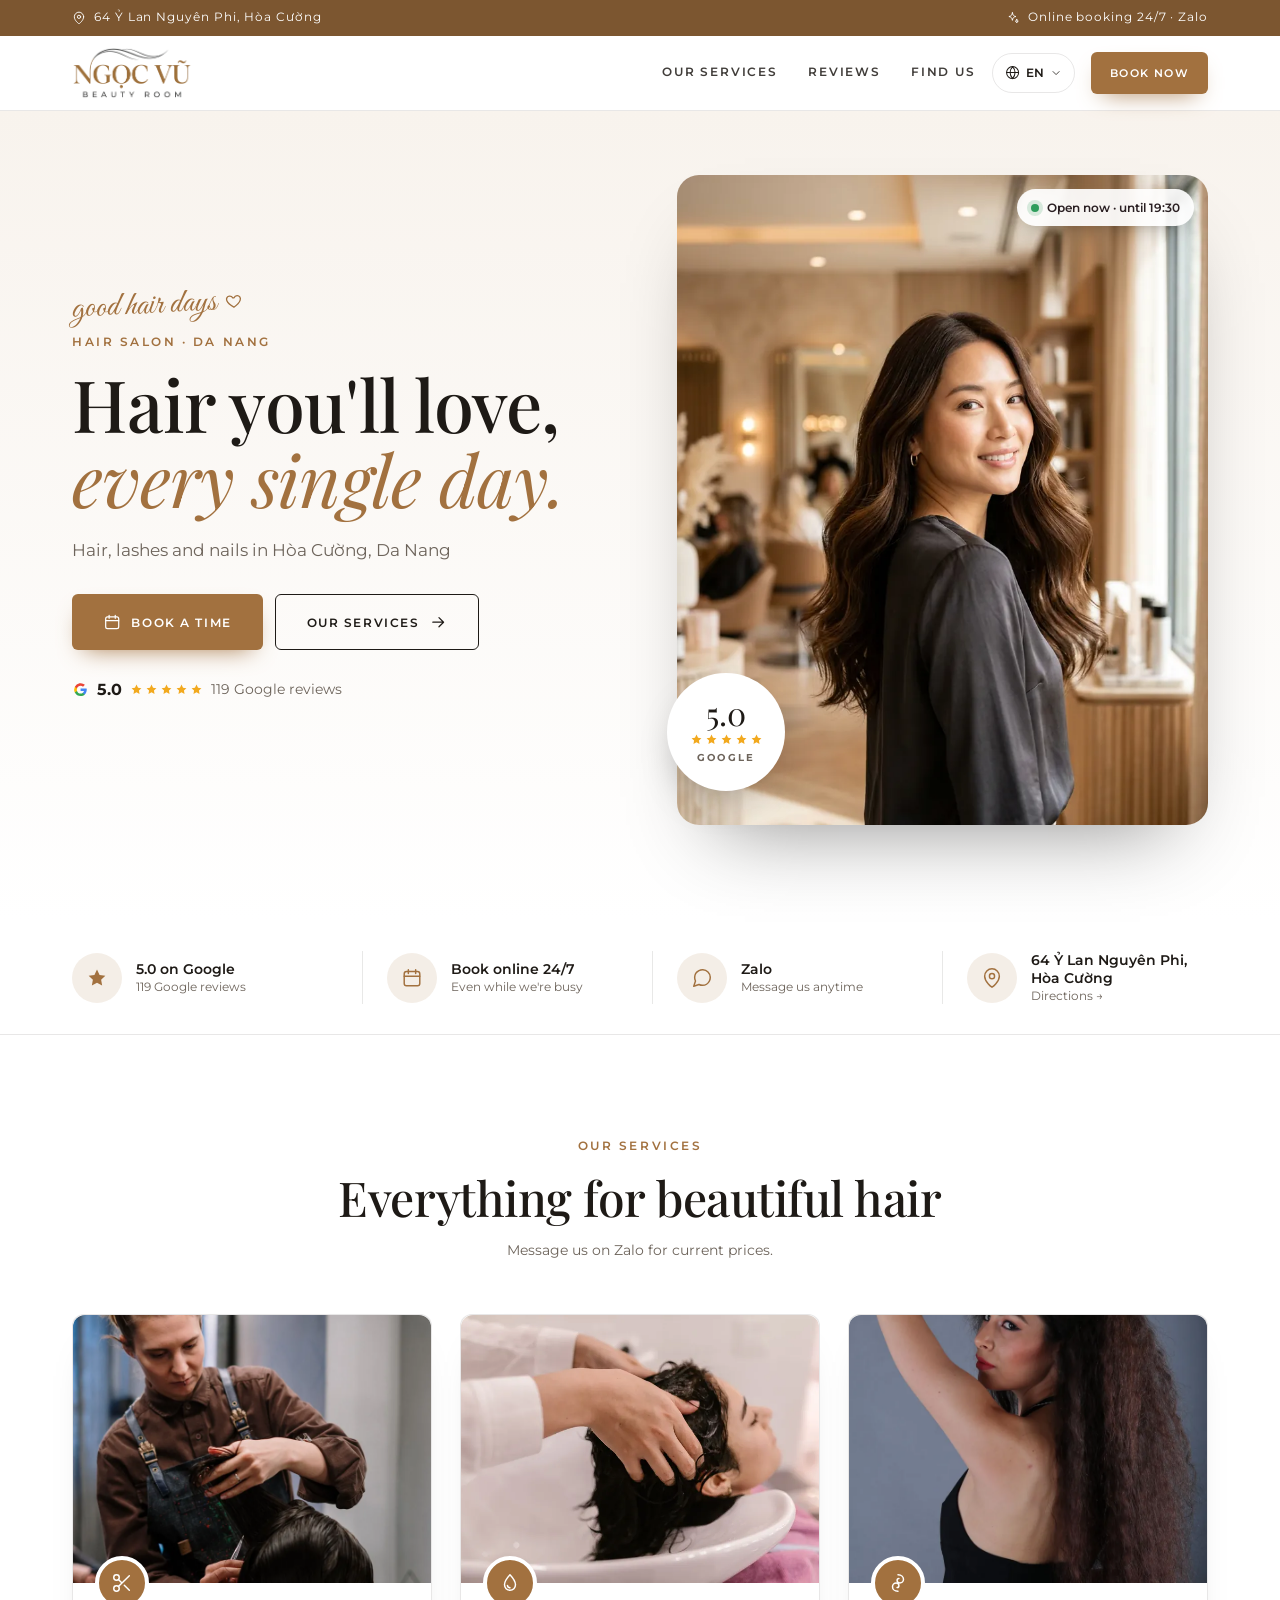
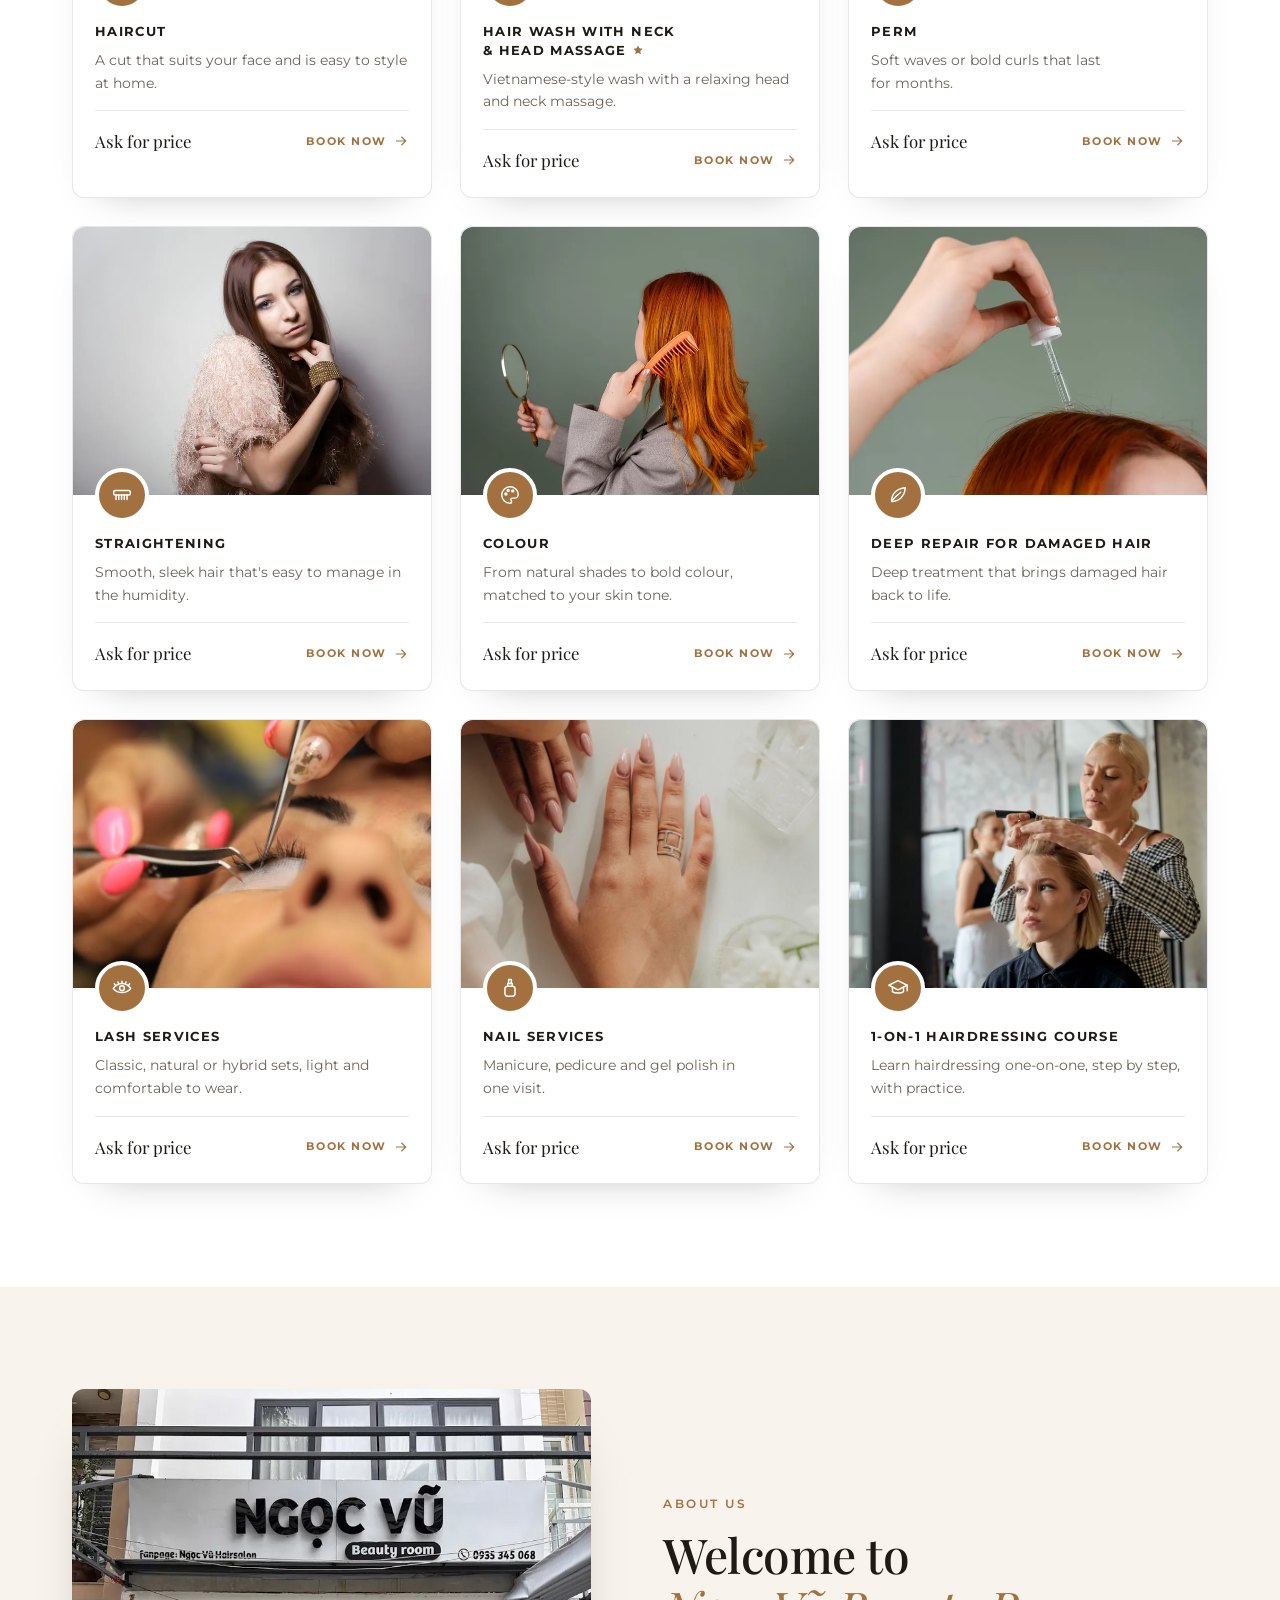
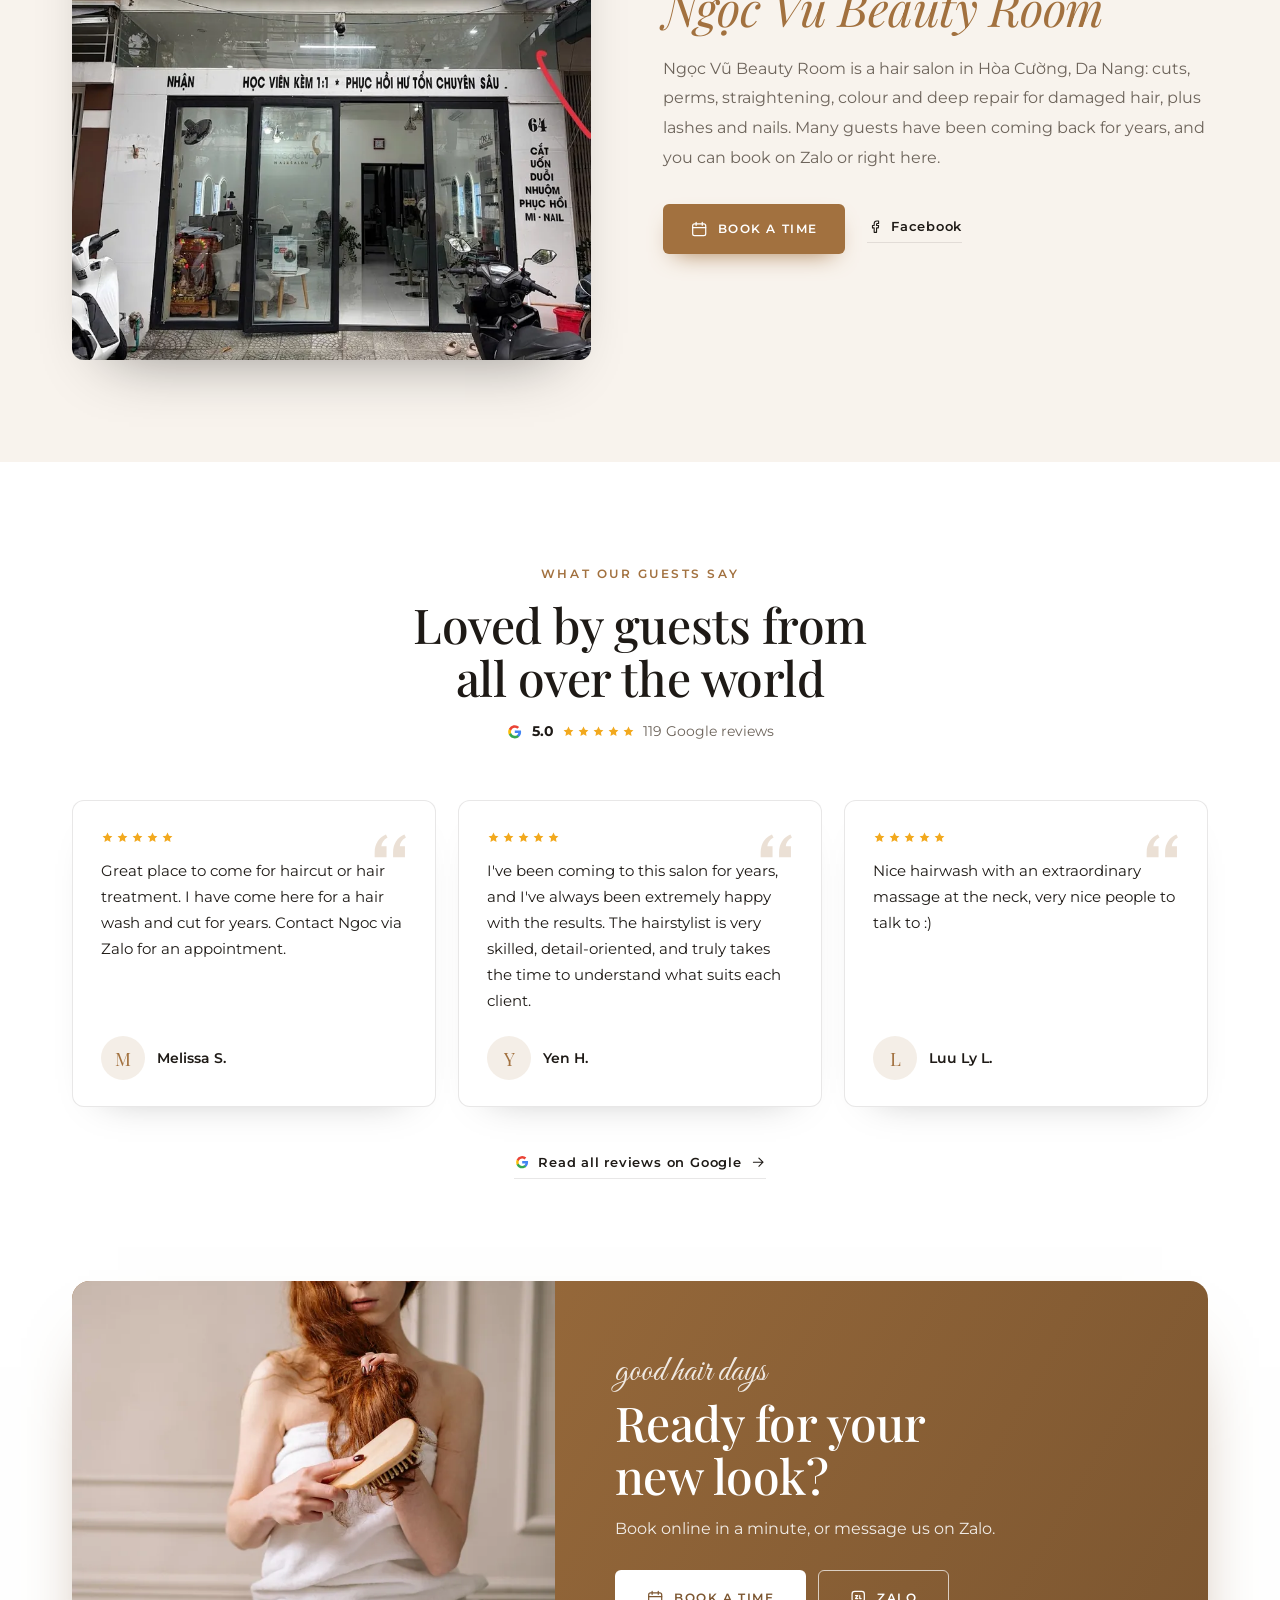
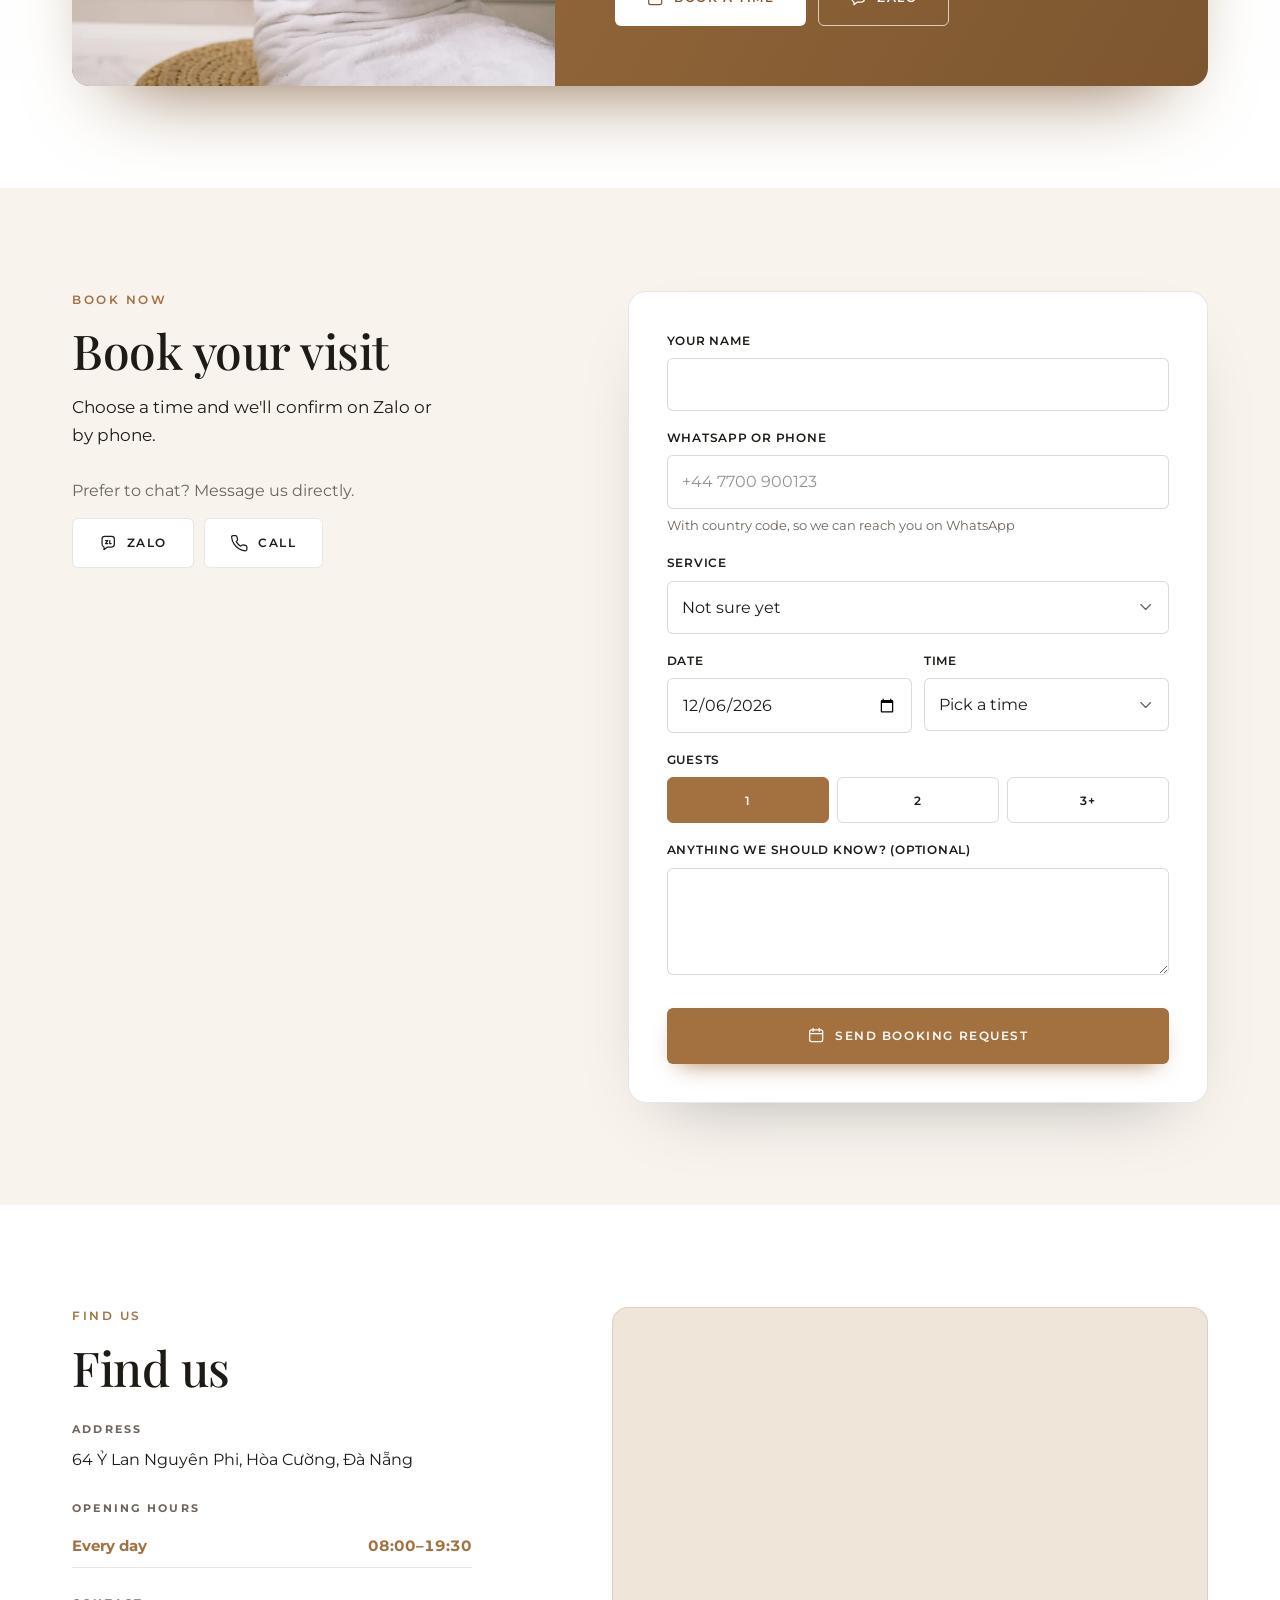
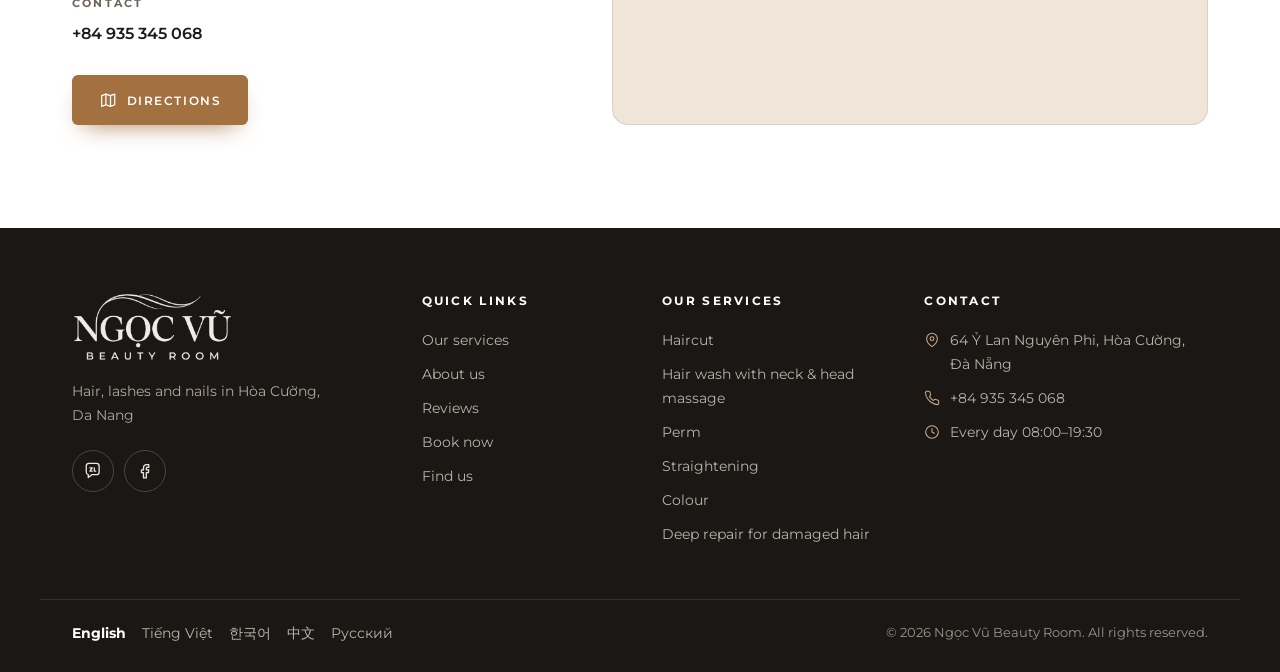
==== commit 2c778167: "Update ngoc-vu-hair preview site Co-Authored-By: Claude Opus 5.5 <noreply@anthropic.com>" ====
--- a/index.html
+++ b/index.html
@@ -1,5 +1,5 @@
 <!doctype html>
-<html lang="en" class="theme-atelier">
+<html lang="en" class="theme-sand niche-hair">
 <head>
 <meta charset="utf-8">
 <meta name="viewport" content="width=device-width, initial-scale=1, viewport-fit=cover">
@@ -16,25 +16,30 @@
 <meta property="og:type" content="website">
 <meta property="og:title" content="Ngọc Vũ Beauty Room">
 <meta property="og:description" content="Hair, lashes and nails in Hòa Cường, Da Nang">
-<meta property="og:image" content="https://romans7997.github.io/ngoc-vu-hair/img/og.jpg"><meta name="theme-color" content="#f6f1ea">
+<meta property="og:image" content="https://romans7997.github.io/ngoc-vu-hair/img/og.jpg"><meta name="theme-color" content="#ffffff">
 <link rel="icon" href="favicon.svg" type="image/svg+xml">
 <link rel="preconnect" href="https://fonts.googleapis.com">
 <link rel="preconnect" href="https://fonts.gstatic.com" crossorigin>
-<link rel="stylesheet" href="https://fonts.googleapis.com/css2?family=Fraunces:opsz,wght@9..144,500;9..144,600&amp;family=Be+Vietnam+Pro:wght@400;500;600;700&amp;display=swap">
-<link rel="stylesheet" href="assets/site.css?v=10cb519d">
-<style>:root{ --bg:#f6f1ea;--surface:#fffdf9;--surface2:#efe7dc;--ink:#1f1a16;--muted:#6f655b;--line:rgba(31,26,22,.12);--accent:#a8502c;--accent-ink:#ffffff;--accent-soft:rgba(168,80,44,.10);--radius:14px;--font-head:'Fraunces','Apple SD Gothic Neo','Malgun Gothic','Noto Sans KR','PingFang SC','Hiragino Sans GB','Microsoft YaHei','Noto Sans SC',system-ui,-apple-system,'Segoe UI',Roboto,sans-serif;--font-body:'Be Vietnam Pro','Apple SD Gothic Neo','Malgun Gothic','Noto Sans KR','PingFang SC','Hiragino Sans GB','Microsoft YaHei','Noto Sans SC',system-ui,-apple-system,'Segoe UI',Roboto,sans-serif;--head-weight:500;--head-transform:none;--head-tracking:-0.015em }</style>
-<link rel="preload" as="image" href="img/hero-960.webp" imagesrcset="img/hero-800.webp 800w, img/hero-960.webp 960w" imagesizes="100vw"><script type="application/ld+json">{"@context": "https://schema.org", "@type": "HairSalon", "name": "Ngọc Vũ Beauty Room", "telephone": "+84935345068", "url": "https://romans7997.github.io/ngoc-vu-hair/", "address": {"@type": "PostalAddress", "streetAddress": "64 Ỷ Lan Nguyên Phi, Hòa Cường, Đà Nẵng", "addressLocality": "Da Nang", "addressCountry": "VN"}, "openingHoursSpecification": [{"@type": "OpeningHoursSpecification", "dayOfWeek": "Monday", "opens": "08:00", "closes": "19:30"}, {"@type": "OpeningHoursSpecification", "dayOfWeek": "Tuesday", "opens": "08:00", "closes": "19:30"}, {"@type": "OpeningHoursSpecification", "dayOfWeek": "Wednesday", "opens": "08:00", "closes": "19:30"}, {"@type": "OpeningHoursSpecification", "dayOfWeek": "Thursday", "opens": "08:00", "closes": "19:30"}, {"@type": "OpeningHoursSpecification", "dayOfWeek": "Friday", "opens": "08:00", "closes": "19:30"}, {"@type": "OpeningHoursSpecification", "dayOfWeek": "Saturday", "opens": "08:00", "closes": "19:30"}, {"@type": "OpeningHoursSpecification", "dayOfWeek": "Sunday", "opens": "08:00", "closes": "19:30"}], "sameAs": ["https://www.facebook.com/share/zizKv9jR9bhix95x/", "https://www.google.com/maps/place/?q=place_id:ChIJFSICDgAZQjERq6g8MRtW8YA"], "priceRange": "₫₫", "image": "https://romans7997.github.io/ngoc-vu-hair/img/hero-960.webp"}</script>
+<link rel="stylesheet" href="https://fonts.googleapis.com/css2?family=Playfair+Display:ital,wght@0,400;0,500;0,600;1,400;1,500&amp;family=Montserrat:wght@400;500;600;700&amp;family=Great+Vibes&amp;display=swap">
+<link rel="stylesheet" href="assets/site.css?v=fedd9652">
+<style>:root{ --bg:#ffffff;--soft:#f8f3ed;--soft2:#efe5d9;--surface:#ffffff;--ink:#1e1a16;--muted:#6d645b;--line:rgba(30,26,22,.10);--accent:#a2713f;--accent-dark:#7c5630;--accent-ink:#ffffff;--accent-soft:rgba(162,113,63,.12);--footer:#1a1714;--footer-ink:#efe7dd;--radius:12px;--font-head:'Playfair Display',Georgia,'Times New Roman',serif;--font-body:'Montserrat','Apple SD Gothic Neo','Malgun Gothic','Noto Sans KR','PingFang SC','Hiragino Sans GB','Microsoft YaHei','Noto Sans SC',system-ui,-apple-system,'Segoe UI',Roboto,sans-serif;--font-script:'Great Vibes',cursive }</style>
+<link rel="preload" as="image" href="img/hero-928.webp" imagesrcset="img/hero-800.webp 800w, img/hero-928.webp 928w" imagesizes="(min-width: 960px) 50vw, 100vw">
+<script type="application/ld+json">{"@context": "https://schema.org", "@type": "HairSalon", "name": "Ngọc Vũ Beauty Room", "telephone": "+84935345068", "url": "https://romans7997.github.io/ngoc-vu-hair/", "address": {"@type": "PostalAddress", "streetAddress": "64 Ỷ Lan Nguyên Phi, Hòa Cường, Đà Nẵng", "addressLocality": "Da Nang", "addressCountry": "VN"}, "openingHoursSpecification": [{"@type": "OpeningHoursSpecification", "dayOfWeek": "Monday", "opens": "08:00", "closes": "19:30"}, {"@type": "OpeningHoursSpecification", "dayOfWeek": "Tuesday", "opens": "08:00", "closes": "19:30"}, {"@type": "OpeningHoursSpecification", "dayOfWeek": "Wednesday", "opens": "08:00", "closes": "19:30"}, {"@type": "OpeningHoursSpecification", "dayOfWeek": "Thursday", "opens": "08:00", "closes": "19:30"}, {"@type": "OpeningHoursSpecification", "dayOfWeek": "Friday", "opens": "08:00", "closes": "19:30"}, {"@type": "OpeningHoursSpecification", "dayOfWeek": "Saturday", "opens": "08:00", "closes": "19:30"}, {"@type": "OpeningHoursSpecification", "dayOfWeek": "Sunday", "opens": "08:00", "closes": "19:30"}], "sameAs": ["https://www.facebook.com/share/zizKv9jR9bhix95x/", "https://www.google.com/maps/place/?q=place_id:ChIJFSICDgAZQjERq6g8MRtW8YA"], "priceRange": "₫₫", "image": "https://romans7997.github.io/ngoc-vu-hair/img/hero-928.webp"}</script>
 </head>
 <body>
 <a class="skip" href="#main">Skip to content</a>
 
+<div class="announce"><div class="wrap announce-inner">
+  <span class="announce-loc"><svg class="ic" viewBox="0 0 24 24" aria-hidden="true" focusable="false"><path d="M20 10c0 6.5-8 12-8 12s-8-5.5-8-12a8 8 0 0 1 16 0z"/><circle cx="12" cy="10" r="2.8"/></svg>64 Ỷ Lan Nguyên Phi, Hòa Cường</span>
+  <span class="announce-main"><svg class="ic" viewBox="0 0 24 24" aria-hidden="true" focusable="false"><path d="M11 3c.6 4.2 2.2 5.9 6 6.5-3.8.6-5.4 2.3-6 6.5-.6-4.2-2.2-5.9-6-6.5 3.8-.6 5.4-2.3 6-6.5z"/><path d="M18.5 14.5c.3 1.8 1 2.6 2.5 2.9-1.5.3-2.2 1.1-2.5 2.9-.3-1.8-1-2.6-2.5-2.9 1.5-.3 2.2-1.1 2.5-2.9z"/></svg>Online booking 24/7 · Zalo</span>
+</div></div>
+
 <header class="nav" id="top">
   <div class="wrap nav-inner">
-    <a class="brand" href="#top" aria-label="Ngọc Vũ Beauty Room">
-<span class="brand-mono" aria-hidden="true">N</span>      <span class="brand-name">Ngọc Vũ Beauty Room</span>
-    </a>
+    <a class="logo" href="#top" aria-label="Ngọc Vũ Beauty Room">
+<img class="logo-img" src="logo.png" alt="Ngọc Vũ Beauty Room"></a>
     <nav class="nav-links" aria-label="Menu">
-      <a href="#prices">Prices</a>
+      <a href="#services">Our services</a>
 <a href="#reviews">Reviews</a>      <a href="#visit">Find us</a>
     </nav>
     <details class="lang">
@@ -47,155 +52,199 @@
 <li><a href="ru/" hreflang="ru" lang="ru" data-lang="ru">Русский</a></li>
       </ul>
     </details>
-<a class="btn btn-accent btn-sm nav-book" href="#book">Book a time</a>  </div>
+<a class="btn btn-accent btn-sm nav-book" href="#book">Book now</a>  </div>
 </header>
 
 <main id="main">
   <section class="hero">
-    <img class="hero-img" src="img/hero-960.webp" srcset="img/hero-800.webp 800w, img/hero-960.webp 960w" sizes="100vw" alt="Ngọc Vũ Beauty Room" width="960" height="1280" fetchpriority="high" style="object-position:50% 30%">
-    <div class="hero-shade" aria-hidden="true"></div>
-    <div class="wrap hero-inner">
-      <p class="kicker">Hair salon · Da Nang</p>
-      <h1 class="hero-title">Ngọc Vũ Beauty Room</h1>
-      <p class="hero-tagline">Hair, lashes and nails in Hòa Cường, Da Nang</p>
-      <a class="rating-chip" href="https://www.google.com/maps/place/?q=place_id:ChIJFSICDgAZQjERq6g8MRtW8YA" target="_blank" rel="noopener">
-        <svg class="ic g" viewBox="0 0 24 24" aria-hidden="true" focusable="false"><path d="M20.6 12.2c0-.6-.1-1.2-.2-1.8H12v3.4h4.8a4.1 4.1 0 0 1-1.8 2.7v2.2h2.9c1.7-1.6 2.7-3.9 2.7-6.5z" class="fill"/><path d="M12 21c2.4 0 4.5-.8 5.9-2.2L15 16.6c-.8.5-1.8.9-3 .9-2.3 0-4.3-1.6-5-3.7H4v2.3A9 9 0 0 0 12 21z" class="fill"/><path d="M7 13.8a5.4 5.4 0 0 1 0-3.5V8H4a9 9 0 0 0 0 8.1z" class="fill"/><path d="M12 6.6c1.3 0 2.5.5 3.4 1.3l2.6-2.6A9 9 0 0 0 4 8l3 2.3c.7-2.1 2.7-3.7 5-3.7z" class="fill"/></svg><strong>5.0</strong><span class="stars xs" role="img" aria-label="5.0 / 5"><svg class="st" viewBox="0 0 24 24" aria-hidden="true" focusable="false"><path d="M12 2.8l2.8 5.8 6.3.9-4.6 4.4 1.1 6.3L12 17.2l-5.6 3 1.1-6.3L2.9 9.5l6.3-.9z" class="fill"/></svg><svg class="st" viewBox="0 0 24 24" aria-hidden="true" focusable="false"><path d="M12 2.8l2.8 5.8 6.3.9-4.6 4.4 1.1 6.3L12 17.2l-5.6 3 1.1-6.3L2.9 9.5l6.3-.9z" class="fill"/></svg><svg class="st" viewBox="0 0 24 24" aria-hidden="true" focusable="false"><path d="M12 2.8l2.8 5.8 6.3.9-4.6 4.4 1.1 6.3L12 17.2l-5.6 3 1.1-6.3L2.9 9.5l6.3-.9z" class="fill"/></svg><svg class="st" viewBox="0 0 24 24" aria-hidden="true" focusable="false"><path d="M12 2.8l2.8 5.8 6.3.9-4.6 4.4 1.1 6.3L12 17.2l-5.6 3 1.1-6.3L2.9 9.5l6.3-.9z" class="fill"/></svg><svg class="st" viewBox="0 0 24 24" aria-hidden="true" focusable="false"><path d="M12 2.8l2.8 5.8 6.3.9-4.6 4.4 1.1 6.3L12 17.2l-5.6 3 1.1-6.3L2.9 9.5l6.3-.9z" class="fill"/></svg></span><span>119 Google reviews</span>
-      </a>
-      <div class="hero-cta">
-<a class="btn btn-accent btn-lg" href="#book"><svg class="ic" viewBox="0 0 24 24" aria-hidden="true" focusable="false"><rect x="3.5" y="5" width="17" height="15.5" rx="2.5"/><path d="M8 3v4M16 3v4M3.5 10h17"/></svg><span>Book a time</span></a><a class="btn btn-glass btn-lg" href="https://zalo.me/0935345068" target="_blank" rel="noopener"><svg class="ic" viewBox="0 0 24 24" aria-hidden="true" focusable="false"><path d="M4 6.5A3.5 3.5 0 0 1 7.5 3h9A3.5 3.5 0 0 1 20 6.5v7a3.5 3.5 0 0 1-3.5 3.5H11l-4.5 3.5V17A3.5 3.5 0 0 1 4 13.5z"/><path d="M8.5 8.5h3l-3 4h3M14 8.5v4h1.8"/></svg><span>Zalo</span></a>      </div>
-    </div>
-  </section>
-
-  <section class="infobar" aria-label="Opening hours">
+    <div class="wrap hero-grid">
+      <div class="hero-copy">
+        <p class="script hero-script" aria-hidden="true">good hair days <svg class="ic heart" viewBox="0 0 24 24" aria-hidden="true" focusable="false"><path d="M12 20s-7.4-4.5-9.1-9.2C1.7 7.5 3.7 4.6 6.8 4.6c2.1 0 3.6 1.2 4.3 2.7h1.8c.7-1.5 2.2-2.7 4.3-2.7 3.1 0 5.1 2.9 3.9 6.2C19.4 15.5 12 20 12 20z"/></svg></p>
+        <p class="eyebrow">Hair salon · Da Nang</p>
+        <h1 class="hero-title"><span>Hair you&#39;ll love,</span> <em>every single day.</em></h1>
+        <p class="hero-lead">Hair, lashes and nails in Hòa Cường, Da Nang</p>
+        <div class="hero-cta">
+<a class="btn btn-accent btn-lg" href="#book"><svg class="ic" viewBox="0 0 24 24" aria-hidden="true" focusable="false"><rect x="3.5" y="5" width="17" height="15.5" rx="2.5"/><path d="M8 3v4M16 3v4M3.5 10h17"/></svg><span>Book a time</span></a>          <a class="btn btn-outline btn-lg" href="#services"><span>Our services</span><svg class="ic" viewBox="0 0 24 24" aria-hidden="true" focusable="false"><path d="M5 12h14M13 6l6 6-6 6"/></svg></a>
+        </div>
+        <a class="hero-rating" href="https://www.google.com/maps/place/?q=place_id:ChIJFSICDgAZQjERq6g8MRtW8YA" target="_blank" rel="noopener">
+          <svg class="ic g" viewBox="0 0 24 24" aria-hidden="true" focusable="false"><path d="M20.6 12.2c0-.6-.1-1.2-.2-1.8H12v3.4h4.8a4.1 4.1 0 0 1-1.8 2.7v2.2h2.9c1.7-1.6 2.7-3.9 2.7-6.5z" class="fill g1"/><path d="M12 21c2.4 0 4.5-.8 5.9-2.2L15 16.6c-.8.5-1.8.9-3 .9-2.3 0-4.3-1.6-5-3.7H4v2.3A9 9 0 0 0 12 21z" class="fill g2"/><path d="M7 13.8a5.4 5.4 0 0 1 0-3.5V8H4a9 9 0 0 0 0 8.1z" class="fill g3"/><path d="M12 6.6c1.3 0 2.5.5 3.4 1.3l2.6-2.6A9 9 0 0 0 4 8l3 2.3c.7-2.1 2.7-3.7 5-3.7z" class="fill g4"/></svg><strong>5.0</strong><span class="stars xs" role="img" aria-label="5.0 / 5"><svg class="st" viewBox="0 0 24 24" aria-hidden="true" focusable="false"><path class="fill" d="M12 2.8l2.8 5.8 6.3.9-4.6 4.4 1.1 6.3L12 17.2l-5.6 3 1.1-6.3L2.9 9.5l6.3-.9z"/></svg><svg class="st" viewBox="0 0 24 24" aria-hidden="true" focusable="false"><path class="fill" d="M12 2.8l2.8 5.8 6.3.9-4.6 4.4 1.1 6.3L12 17.2l-5.6 3 1.1-6.3L2.9 9.5l6.3-.9z"/></svg><svg class="st" viewBox="0 0 24 24" aria-hidden="true" focusable="false"><path class="fill" d="M12 2.8l2.8 5.8 6.3.9-4.6 4.4 1.1 6.3L12 17.2l-5.6 3 1.1-6.3L2.9 9.5l6.3-.9z"/></svg><svg class="st" viewBox="0 0 24 24" aria-hidden="true" focusable="false"><path class="fill" d="M12 2.8l2.8 5.8 6.3.9-4.6 4.4 1.1 6.3L12 17.2l-5.6 3 1.1-6.3L2.9 9.5l6.3-.9z"/></svg><svg class="st" viewBox="0 0 24 24" aria-hidden="true" focusable="false"><path class="fill" d="M12 2.8l2.8 5.8 6.3.9-4.6 4.4 1.1 6.3L12 17.2l-5.6 3 1.1-6.3L2.9 9.5l6.3-.9z"/></svg></span><span>119 Google reviews</span>
+        </a>
+      </div>
+      <div class="hero-media">
+        <div class="hero-frame"><img class="hero-img" src="img/hero-928.webp" srcset="img/hero-800.webp 800w, img/hero-928.webp 928w" sizes="(min-width: 960px) 50vw, 100vw" alt="Ngọc Vũ Beauty Room" width="928" height="1152" fetchpriority="high" style="object-position:50% 30%"></div>
+        <div class="hero-badge" aria-hidden="true">
+          <span class="hb-num">5.0</span>
+          <span class="stars xs" role="img" aria-label="5.0 / 5"><svg class="st" viewBox="0 0 24 24" aria-hidden="true" focusable="false"><path class="fill" d="M12 2.8l2.8 5.8 6.3.9-4.6 4.4 1.1 6.3L12 17.2l-5.6 3 1.1-6.3L2.9 9.5l6.3-.9z"/></svg><svg class="st" viewBox="0 0 24 24" aria-hidden="true" focusable="false"><path class="fill" d="M12 2.8l2.8 5.8 6.3.9-4.6 4.4 1.1 6.3L12 17.2l-5.6 3 1.1-6.3L2.9 9.5l6.3-.9z"/></svg><svg class="st" viewBox="0 0 24 24" aria-hidden="true" focusable="false"><path class="fill" d="M12 2.8l2.8 5.8 6.3.9-4.6 4.4 1.1 6.3L12 17.2l-5.6 3 1.1-6.3L2.9 9.5l6.3-.9z"/></svg><svg class="st" viewBox="0 0 24 24" aria-hidden="true" focusable="false"><path class="fill" d="M12 2.8l2.8 5.8 6.3.9-4.6 4.4 1.1 6.3L12 17.2l-5.6 3 1.1-6.3L2.9 9.5l6.3-.9z"/></svg><svg class="st" viewBox="0 0 24 24" aria-hidden="true" focusable="false"><path class="fill" d="M12 2.8l2.8 5.8 6.3.9-4.6 4.4 1.1 6.3L12 17.2l-5.6 3 1.1-6.3L2.9 9.5l6.3-.9z"/></svg></span>
+          <span class="hb-txt">Google</span>
+        </div>
+        <div class="hero-open"><span id="open-status" class="open-status">Every day · 08:00–19:30</span></div>
+      </div>
+    </div>
+  </section>
+
+  <section class="trust" aria-label="Contact">
+    <div class="wrap trust-grid">
+<div class="trust-item"><span class="trust-ic"><svg class="ic" viewBox="0 0 24 24" aria-hidden="true" focusable="false"><path class="fill" d="M12 2.8l2.8 5.8 6.3.9-4.6 4.4 1.1 6.3L12 17.2l-5.6 3 1.1-6.3L2.9 9.5l6.3-.9z"/></svg></span><div><strong>5.0 on Google</strong><span>119 Google reviews</span></div></div>      <div class="trust-item"><span class="trust-ic"><svg class="ic" viewBox="0 0 24 24" aria-hidden="true" focusable="false"><rect x="3.5" y="5" width="17" height="15.5" rx="2.5"/><path d="M8 3v4M16 3v4M3.5 10h17"/></svg></span><div><strong>Book online 24/7</strong><span>Even while we&#39;re busy</span></div></div>
+      <div class="trust-item"><span class="trust-ic"><svg class="ic" viewBox="0 0 24 24" aria-hidden="true" focusable="false"><path d="M21 11.5a8.4 8.4 0 0 1-.9 3.8 8.5 8.5 0 0 1-7.6 4.7 8.4 8.4 0 0 1-3.8-.9L3 21l1.9-5.7a8.4 8.4 0 0 1-.9-3.8 8.5 8.5 0 0 1 4.7-7.6 8.4 8.4 0 0 1 3.8-.9h.5a8.5 8.5 0 0 1 8 8z"/></svg></span><div><strong>Zalo</strong><span>Message us anytime</span></div></div>
+      <a class="trust-item" href="https://www.google.com/maps/dir/?api=1&amp;destination=Ng%E1%BB%8Dc+V%C5%A9+Beauty+Room%2C+64+%E1%BB%B6+Lan+Nguy%C3%AAn+Phi%2C+H%C3%B2a+C%C6%B0%E1%BB%9Dng%2C+%C4%90%C3%A0+N%E1%BA%B5ng&amp;destination_place_id=ChIJFSICDgAZQjERq6g8MRtW8YA" target="_blank" rel="noopener"><span class="trust-ic"><svg class="ic" viewBox="0 0 24 24" aria-hidden="true" focusable="false"><path d="M20 10c0 6.5-8 12-8 12s-8-5.5-8-12a8 8 0 0 1 16 0z"/><circle cx="12" cy="10" r="2.8"/></svg></span><div><strong>64 Ỷ Lan Nguyên Phi, Hòa Cường</strong><span>Directions →</span></div></a>
+    </div>
+  </section>
+
+  <section class="section services" id="services">
     <div class="wrap">
-      <div class="infobar-inner">
-        <div class="info-item"><svg class="ic" viewBox="0 0 24 24" aria-hidden="true" focusable="false"><circle cx="12" cy="12" r="9.5"/><path d="M12 6.8V12l3.4 2"/></svg><span id="open-status" class="open-status">Every day · 08:00–19:30</span></div>
-        <div class="info-item"><svg class="ic" viewBox="0 0 24 24" aria-hidden="true" focusable="false"><path d="M20 10c0 6.5-8 12-8 12s-8-5.5-8-12a8 8 0 0 1 16 0z"/><circle cx="12" cy="10" r="2.8"/></svg><span>64 Ỷ Lan Nguyên Phi, Hòa Cường</span></div>
-        <a class="info-link" href="https://www.google.com/maps/dir/?api=1&amp;destination=Ng%E1%BB%8Dc+V%C5%A9+Beauty+Room%2C+64+%E1%BB%B6+Lan+Nguy%C3%AAn+Phi%2C+H%C3%B2a+C%C6%B0%E1%BB%9Dng%2C+%C4%90%C3%A0+N%E1%BA%B5ng&amp;destination_place_id=ChIJFSICDgAZQjERq6g8MRtW8YA" target="_blank" rel="noopener">Directions<svg class="ic" viewBox="0 0 24 24" aria-hidden="true" focusable="false"><path d="M5 12h14M13 6l6 6-6 6"/></svg></a>
-      </div>
-    </div>
-  </section>
-
-  <section class="intro">
-    <div class="wrap intro-inner">
-<div class="about"><h2 class="eyebrow">About us</h2><p class="about-text">Ngọc Vũ Beauty Room is a hair salon in Hòa Cường, Da Nang: cuts, perms, straightening, colour and deep repair for damaged hair, plus lashes and nails. Many guests have been coming back for years, and you can book on Zalo or right here.</p></div>    </div>
-  </section>
-
-  <section class="section prices" id="prices">
+      <header class="section-head center">
+        <p class="eyebrow">Our services</p>
+        <h2>Everything for beautiful hair</h2>
+        <p class="section-note">Message us on Zalo for current prices.</p>
+      </header>
+      <div class="cards">
+        <article class="card">
+          <div class="card-media"><img src="img/s0-0-1600.webp" srcset="img/s0-0-800.webp 800w, img/s0-0-1600.webp 1600w" sizes="(min-width: 960px) 30vw, (min-width: 640px) 45vw, 90vw" alt="Ngọc Vũ Beauty Room" width="1600" height="2400" loading="lazy" decoding="async"></div>
+          <span class="card-ic"><svg class="ic" viewBox="0 0 24 24" aria-hidden="true" focusable="false"><circle cx="6" cy="6" r="3"/><circle cx="6" cy="18" r="3"/><path d="M20 4 8.1 15.9M14.5 14.5 20 20M8.1 8.1 12 12"/></svg></span>
+          <div class="card-body">
+            <h3>Haircut</h3>
+<p>A cut that suits your face and is easy to style at home.</p>            <div class="card-foot">
+              <span class="card-price">Ask for price</span>
+<a class="card-link" href="#book" data-service="s0-0">Book now <svg class="ic" viewBox="0 0 24 24" aria-hidden="true" focusable="false"><path d="M5 12h14M13 6l6 6-6 6"/></svg></a>            </div>
+          </div>
+        </article>
+        <article class="card">
+          <div class="card-media"><img src="img/s0-1-1600.webp" srcset="img/s0-1-800.webp 800w, img/s0-1-1600.webp 1600w" sizes="(min-width: 960px) 30vw, (min-width: 640px) 45vw, 90vw" alt="Ngọc Vũ Beauty Room" width="1600" height="1067" loading="lazy" decoding="async"></div>
+          <span class="card-ic"><svg class="ic" viewBox="0 0 24 24" aria-hidden="true" focusable="false"><path d="M12 3s6 6.4 6 11a6 6 0 0 1-12 0c0-4.6 6-11 6-11z"/><path d="M9.2 14.6a2.9 2.9 0 0 0 2.8 2.6"/></svg></span>
+          <div class="card-body">
+            <h3>Hair wash with neck &amp; head massage <span class="card-pop"><svg class="ic" viewBox="0 0 24 24" aria-hidden="true" focusable="false"><path class="fill" d="M12 2.8l2.8 5.8 6.3.9-4.6 4.4 1.1 6.3L12 17.2l-5.6 3 1.1-6.3L2.9 9.5l6.3-.9z"/></svg></span></h3>
+<p>Vietnamese-style wash with a relaxing head and neck massage.</p>            <div class="card-foot">
+              <span class="card-price">Ask for price</span>
+<a class="card-link" href="#book" data-service="s0-1">Book now <svg class="ic" viewBox="0 0 24 24" aria-hidden="true" focusable="false"><path d="M5 12h14M13 6l6 6-6 6"/></svg></a>            </div>
+          </div>
+        </article>
+        <article class="card">
+          <div class="card-media"><img src="img/s0-2-1600.webp" srcset="img/s0-2-800.webp 800w, img/s0-2-1600.webp 1600w" sizes="(min-width: 960px) 30vw, (min-width: 640px) 45vw, 90vw" alt="Ngọc Vũ Beauty Room" width="1600" height="2400" loading="lazy" decoding="async"></div>
+          <span class="card-ic"><svg class="ic" viewBox="0 0 24 24" aria-hidden="true" focusable="false"><path d="M12 21c-4 0-6-2.5-6-5s2-4 4-4 3 1.5 3 3-1 2-2 2"/><path d="M12 3c4 0 6 2.5 6 5s-2 4-4 4-3-1.5-3-3 1-2 2-2"/></svg></span>
+          <div class="card-body">
+            <h3>Perm</h3>
+<p>Soft waves or bold curls that last for months.</p>            <div class="card-foot">
+              <span class="card-price">Ask for price</span>
+<a class="card-link" href="#book" data-service="s0-2">Book now <svg class="ic" viewBox="0 0 24 24" aria-hidden="true" focusable="false"><path d="M5 12h14M13 6l6 6-6 6"/></svg></a>            </div>
+          </div>
+        </article>
+        <article class="card">
+          <div class="card-media"><img src="img/s0-3-1600.webp" srcset="img/s0-3-800.webp 800w, img/s0-3-1600.webp 1600w" sizes="(min-width: 960px) 30vw, (min-width: 640px) 45vw, 90vw" alt="Ngọc Vũ Beauty Room" width="1600" height="1067" loading="lazy" decoding="async"></div>
+          <span class="card-ic"><svg class="ic" viewBox="0 0 24 24" aria-hidden="true" focusable="false"><rect x="3" y="7" width="18" height="5" rx="1.5"/><path d="M5.5 12v5M8.5 12v5M11.5 12v5M14.5 12v5M17.5 12v5"/></svg></span>
+          <div class="card-body">
+            <h3>Straightening</h3>
+<p>Smooth, sleek hair that&#39;s easy to manage in the humidity.</p>            <div class="card-foot">
+              <span class="card-price">Ask for price</span>
+<a class="card-link" href="#book" data-service="s0-3">Book now <svg class="ic" viewBox="0 0 24 24" aria-hidden="true" focusable="false"><path d="M5 12h14M13 6l6 6-6 6"/></svg></a>            </div>
+          </div>
+        </article>
+        <article class="card">
+          <div class="card-media"><img src="img/s0-4-1600.webp" srcset="img/s0-4-800.webp 800w, img/s0-4-1600.webp 1600w" sizes="(min-width: 960px) 30vw, (min-width: 640px) 45vw, 90vw" alt="Ngọc Vũ Beauty Room" width="1600" height="1067" loading="lazy" decoding="async"></div>
+          <span class="card-ic"><svg class="ic" viewBox="0 0 24 24" aria-hidden="true" focusable="false"><path d="M12 3a9 9 0 1 0 0 18c1.2 0 1.8-.8 1.8-1.6 0-1.1-.9-1.4-.9-2.4 0-1 .8-1.6 1.8-1.6H17a4 4 0 0 0 4-4C21 6.6 17 3 12 3z"/><circle cx="7.5" cy="11" r="1.1"/><circle cx="10" cy="7" r="1.1"/><circle cx="15" cy="7.5" r="1.1"/></svg></span>
+          <div class="card-body">
+            <h3>Colour</h3>
+<p>From natural shades to bold colour, matched to your skin tone.</p>            <div class="card-foot">
+              <span class="card-price">Ask for price</span>
+<a class="card-link" href="#book" data-service="s0-4">Book now <svg class="ic" viewBox="0 0 24 24" aria-hidden="true" focusable="false"><path d="M5 12h14M13 6l6 6-6 6"/></svg></a>            </div>
+          </div>
+        </article>
+        <article class="card">
+          <div class="card-media"><img src="img/s0-5-1600.webp" srcset="img/s0-5-800.webp 800w, img/s0-5-1600.webp 1600w" sizes="(min-width: 960px) 30vw, (min-width: 640px) 45vw, 90vw" alt="Ngọc Vũ Beauty Room" width="1600" height="1067" loading="lazy" decoding="async"></div>
+          <span class="card-ic"><svg class="ic" viewBox="0 0 24 24" aria-hidden="true" focusable="false"><path d="M5 19c0-8 5-14 15-15-1 10-7 15-15 15z"/><path d="M5 19c3-4 6-7 10-10"/></svg></span>
+          <div class="card-body">
+            <h3>Deep repair for damaged hair</h3>
+<p>Deep treatment that brings damaged hair back to life.</p>            <div class="card-foot">
+              <span class="card-price">Ask for price</span>
+<a class="card-link" href="#book" data-service="s0-5">Book now <svg class="ic" viewBox="0 0 24 24" aria-hidden="true" focusable="false"><path d="M5 12h14M13 6l6 6-6 6"/></svg></a>            </div>
+          </div>
+        </article>
+        <article class="card">
+          <div class="card-media"><img src="img/s1-0-1600.webp" srcset="img/s1-0-800.webp 800w, img/s1-0-1600.webp 1600w" sizes="(min-width: 960px) 30vw, (min-width: 640px) 45vw, 90vw" alt="Ngọc Vũ Beauty Room" width="1600" height="2400" loading="lazy" decoding="async"></div>
+          <span class="card-ic"><svg class="ic" viewBox="0 0 24 24" aria-hidden="true" focusable="false"><path d="M2.5 12.5c2.6-3.6 6-5.4 9.5-5.4s6.9 1.8 9.5 5.4c-2.6 3-6 4.5-9.5 4.5s-6.9-1.5-9.5-4.5z"/><circle cx="12" cy="12.2" r="2.6"/><path d="M5 9.2 3.6 7.4M8.3 7.5l-.7-2.1M12 6.9V4.7M15.7 7.5l.7-2.1M19 9.2l1.4-1.8"/></svg></span>
+          <div class="card-body">
+            <h3>Lash services</h3>
+<p>Classic, natural or hybrid sets, light and comfortable to wear.</p>            <div class="card-foot">
+              <span class="card-price">Ask for price</span>
+<a class="card-link" href="#book" data-service="s1-0">Book now <svg class="ic" viewBox="0 0 24 24" aria-hidden="true" focusable="false"><path d="M5 12h14M13 6l6 6-6 6"/></svg></a>            </div>
+          </div>
+        </article>
+        <article class="card">
+          <div class="card-media"><img src="img/s1-1-1600.webp" srcset="img/s1-1-800.webp 800w, img/s1-1-1600.webp 1600w" sizes="(min-width: 960px) 30vw, (min-width: 640px) 45vw, 90vw" alt="Ngọc Vũ Beauty Room" width="1600" height="2400" loading="lazy" decoding="async"></div>
+          <span class="card-ic"><svg class="ic" viewBox="0 0 24 24" aria-hidden="true" focusable="false"><rect x="6.5" y="10" width="11" height="11" rx="3"/><path d="M9.5 10V7h5v3"/><path d="M10.5 7V2.8h3V7"/></svg></span>
+          <div class="card-body">
+            <h3>Nail services</h3>
+<p>Manicure, pedicure and gel polish in one visit.</p>            <div class="card-foot">
+              <span class="card-price">Ask for price</span>
+<a class="card-link" href="#book" data-service="s1-1">Book now <svg class="ic" viewBox="0 0 24 24" aria-hidden="true" focusable="false"><path d="M5 12h14M13 6l6 6-6 6"/></svg></a>            </div>
+          </div>
+        </article>
+        <article class="card">
+          <div class="card-media"><img src="img/s2-0-1600.webp" srcset="img/s2-0-800.webp 800w, img/s2-0-1600.webp 1600w" sizes="(min-width: 960px) 30vw, (min-width: 640px) 45vw, 90vw" alt="Ngọc Vũ Beauty Room" width="1600" height="2400" loading="lazy" decoding="async"></div>
+          <span class="card-ic"><svg class="ic" viewBox="0 0 24 24" aria-hidden="true" focusable="false"><path d="M2 9l10-5 10 5-10 5z"/><path d="M6 11v5c2 2 10 2 12 0v-5"/><path d="M22 9v6"/></svg></span>
+          <div class="card-body">
+            <h3>1-on-1 hairdressing course</h3>
+<p>Learn hairdressing one-on-one, step by step, with practice.</p>            <div class="card-foot">
+              <span class="card-price">Ask for price</span>
+<a class="card-link" href="#book" data-service="s2-0">Book now <svg class="ic" viewBox="0 0 24 24" aria-hidden="true" focusable="false"><path d="M5 12h14M13 6l6 6-6 6"/></svg></a>            </div>
+          </div>
+        </article>
+      </div>
+    </div>
+  </section>
+
+  <section class="section about" id="about">
+    <div class="wrap about-grid">
+      <div class="about-media"><img src="img/about-960.webp" srcset="img/about-800.webp 800w, img/about-960.webp 960w" sizes="(min-width: 960px) 45vw, 100vw" alt="Ngọc Vũ Beauty Room" width="960" height="1280" loading="lazy" decoding="async" style="object-position:50% 35%"></div>
+      <div class="about-copy">
+        <p class="eyebrow">About us</p>
+        <h2>Welcome to <em>Ngọc Vũ Beauty Room</em></h2>
+<p class="about-text">Ngọc Vũ Beauty Room is a hair salon in Hòa Cường, Da Nang: cuts, perms, straightening, colour and deep repair for damaged hair, plus lashes and nails. Many guests have been coming back for years, and you can book on Zalo or right here.</p>        <div class="about-cta">
+<a class="btn btn-accent" href="#book"><svg class="ic" viewBox="0 0 24 24" aria-hidden="true" focusable="false"><rect x="3.5" y="5" width="17" height="15.5" rx="2.5"/><path d="M8 3v4M16 3v4M3.5 10h17"/></svg><span>Book a time</span></a><a class="link-arrow" href="https://www.facebook.com/share/zizKv9jR9bhix95x/" target="_blank" rel="noopener"><svg class="ic" viewBox="0 0 24 24" aria-hidden="true" focusable="false"><path d="M14.5 8H17V4.5h-2.5c-2.5 0-4 1.6-4 4.1V11H8v3.5h2.5V21H14v-6.5h2.6l.4-3.5h-3V9c0-.6.4-1 1-1z"/></svg><span>Facebook</span></a>        </div>
+      </div>
+    </div>
+  </section>
+
+
+  <section class="section reviews" id="reviews">
     <div class="wrap">
-      <header class="section-head">
-        <h2>Services &amp; prices</h2>
-        <p class="section-note">Message us on WhatsApp or Zalo for current prices.</p>
-      </header>
-      <div class="menu-grid">
-        <div class="menu-cat">
-          <h3>Hair</h3>
-          <ul class="menu">
-            <li class="menu-item">
-              <div class="mi-row">
-                <span class="mi-name">Haircut</span>
-                <span class="mi-dots" aria-hidden="true"></span>
-                <span class="mi-price">Ask for price</span>
-              </div>
-            </li>
-            <li class="menu-item">
-              <div class="mi-row">
-                <span class="mi-name">Hair wash with neck &amp; head massage <span class="mi-pop" aria-hidden="true"><svg class="ic star" viewBox="0 0 24 24" aria-hidden="true" focusable="false"><path d="M12 2.8l2.8 5.8 6.3.9-4.6 4.4 1.1 6.3L12 17.2l-5.6 3 1.1-6.3L2.9 9.5l6.3-.9z" class="fill"/></svg></span></span>
-                <span class="mi-dots" aria-hidden="true"></span>
-                <span class="mi-price">Ask for price</span>
-              </div>
-            </li>
-            <li class="menu-item">
-              <div class="mi-row">
-                <span class="mi-name">Perm</span>
-                <span class="mi-dots" aria-hidden="true"></span>
-                <span class="mi-price">Ask for price</span>
-              </div>
-            </li>
-            <li class="menu-item">
-              <div class="mi-row">
-                <span class="mi-name">Straightening</span>
-                <span class="mi-dots" aria-hidden="true"></span>
-                <span class="mi-price">Ask for price</span>
-              </div>
-            </li>
-            <li class="menu-item">
-              <div class="mi-row">
-                <span class="mi-name">Colour</span>
-                <span class="mi-dots" aria-hidden="true"></span>
-                <span class="mi-price">Ask for price</span>
-              </div>
-            </li>
-            <li class="menu-item">
-              <div class="mi-row">
-                <span class="mi-name">Deep repair for damaged hair</span>
-                <span class="mi-dots" aria-hidden="true"></span>
-                <span class="mi-price">Ask for price</span>
-              </div>
-            </li>
-          </ul>
-        </div>
-        <div class="menu-cat">
-          <h3>Lashes &amp; nails</h3>
-          <ul class="menu">
-            <li class="menu-item">
-              <div class="mi-row">
-                <span class="mi-name">Lash services</span>
-                <span class="mi-dots" aria-hidden="true"></span>
-                <span class="mi-price">Ask for price</span>
-              </div>
-            </li>
-            <li class="menu-item">
-              <div class="mi-row">
-                <span class="mi-name">Nail services</span>
-                <span class="mi-dots" aria-hidden="true"></span>
-                <span class="mi-price">Ask for price</span>
-              </div>
-            </li>
-          </ul>
-        </div>
-        <div class="menu-cat">
-          <h3>Training</h3>
-          <ul class="menu">
-            <li class="menu-item">
-              <div class="mi-row">
-                <span class="mi-name">1-on-1 hairdressing course</span>
-                <span class="mi-dots" aria-hidden="true"></span>
-                <span class="mi-price">Ask for price</span>
-              </div>
-            </li>
-          </ul>
-        </div>
-      </div>
-<div class="center-cta"><a class="btn btn-accent btn-lg" href="#book"><svg class="ic" viewBox="0 0 24 24" aria-hidden="true" focusable="false"><rect x="3.5" y="5" width="17" height="15.5" rx="2.5"/><path d="M8 3v4M16 3v4M3.5 10h17"/></svg><span>Book a time</span></a></div>    </div>
-  </section>
-
-
-  <section class="section reviews" id="reviews">
-    <div class="wrap rv-layout">
-      <div class="rv-summary">
-        <h2>What guests say</h2>
-        <div class="rv-score">
-          <span class="rv-num">5.0</span>
-          <div><span class="stars" role="img" aria-label="5.0 / 5"><svg class="st" viewBox="0 0 24 24" aria-hidden="true" focusable="false"><path d="M12 2.8l2.8 5.8 6.3.9-4.6 4.4 1.1 6.3L12 17.2l-5.6 3 1.1-6.3L2.9 9.5l6.3-.9z" class="fill"/></svg><svg class="st" viewBox="0 0 24 24" aria-hidden="true" focusable="false"><path d="M12 2.8l2.8 5.8 6.3.9-4.6 4.4 1.1 6.3L12 17.2l-5.6 3 1.1-6.3L2.9 9.5l6.3-.9z" class="fill"/></svg><svg class="st" viewBox="0 0 24 24" aria-hidden="true" focusable="false"><path d="M12 2.8l2.8 5.8 6.3.9-4.6 4.4 1.1 6.3L12 17.2l-5.6 3 1.1-6.3L2.9 9.5l6.3-.9z" class="fill"/></svg><svg class="st" viewBox="0 0 24 24" aria-hidden="true" focusable="false"><path d="M12 2.8l2.8 5.8 6.3.9-4.6 4.4 1.1 6.3L12 17.2l-5.6 3 1.1-6.3L2.9 9.5l6.3-.9z" class="fill"/></svg><svg class="st" viewBox="0 0 24 24" aria-hidden="true" focusable="false"><path d="M12 2.8l2.8 5.8 6.3.9-4.6 4.4 1.1 6.3L12 17.2l-5.6 3 1.1-6.3L2.9 9.5l6.3-.9z" class="fill"/></svg></span><p class="rv-count">119 Google reviews</p></div>
-        </div>
-<a class="link-arrow" href="https://www.google.com/maps/place/?q=place_id:ChIJFSICDgAZQjERq6g8MRtW8YA" target="_blank" rel="noopener"><svg class="ic g" viewBox="0 0 24 24" aria-hidden="true" focusable="false"><path d="M20.6 12.2c0-.6-.1-1.2-.2-1.8H12v3.4h4.8a4.1 4.1 0 0 1-1.8 2.7v2.2h2.9c1.7-1.6 2.7-3.9 2.7-6.5z" class="fill"/><path d="M12 21c2.4 0 4.5-.8 5.9-2.2L15 16.6c-.8.5-1.8.9-3 .9-2.3 0-4.3-1.6-5-3.7H4v2.3A9 9 0 0 0 12 21z" class="fill"/><path d="M7 13.8a5.4 5.4 0 0 1 0-3.5V8H4a9 9 0 0 0 0 8.1z" class="fill"/><path d="M12 6.6c1.3 0 2.5.5 3.4 1.3l2.6-2.6A9 9 0 0 0 4 8l3 2.3c.7-2.1 2.7-3.7 5-3.7z" class="fill"/></svg><span>Read all reviews on Google</span><svg class="ic" viewBox="0 0 24 24" aria-hidden="true" focusable="false"><path d="M5 12h14M13 6l6 6-6 6"/></svg></a>      </div>
+      <header class="section-head center">
+        <p class="eyebrow">What our guests say</p>
+        <h2>Loved by guests from all over the world</h2>
+<p class="rv-summary"><svg class="ic g" viewBox="0 0 24 24" aria-hidden="true" focusable="false"><path d="M20.6 12.2c0-.6-.1-1.2-.2-1.8H12v3.4h4.8a4.1 4.1 0 0 1-1.8 2.7v2.2h2.9c1.7-1.6 2.7-3.9 2.7-6.5z" class="fill g1"/><path d="M12 21c2.4 0 4.5-.8 5.9-2.2L15 16.6c-.8.5-1.8.9-3 .9-2.3 0-4.3-1.6-5-3.7H4v2.3A9 9 0 0 0 12 21z" class="fill g2"/><path d="M7 13.8a5.4 5.4 0 0 1 0-3.5V8H4a9 9 0 0 0 0 8.1z" class="fill g3"/><path d="M12 6.6c1.3 0 2.5.5 3.4 1.3l2.6-2.6A9 9 0 0 0 4 8l3 2.3c.7-2.1 2.7-3.7 5-3.7z" class="fill g4"/></svg><strong>5.0</strong><span class="stars xs" role="img" aria-label="5.0 / 5"><svg class="st" viewBox="0 0 24 24" aria-hidden="true" focusable="false"><path class="fill" d="M12 2.8l2.8 5.8 6.3.9-4.6 4.4 1.1 6.3L12 17.2l-5.6 3 1.1-6.3L2.9 9.5l6.3-.9z"/></svg><svg class="st" viewBox="0 0 24 24" aria-hidden="true" focusable="false"><path class="fill" d="M12 2.8l2.8 5.8 6.3.9-4.6 4.4 1.1 6.3L12 17.2l-5.6 3 1.1-6.3L2.9 9.5l6.3-.9z"/></svg><svg class="st" viewBox="0 0 24 24" aria-hidden="true" focusable="false"><path class="fill" d="M12 2.8l2.8 5.8 6.3.9-4.6 4.4 1.1 6.3L12 17.2l-5.6 3 1.1-6.3L2.9 9.5l6.3-.9z"/></svg><svg class="st" viewBox="0 0 24 24" aria-hidden="true" focusable="false"><path class="fill" d="M12 2.8l2.8 5.8 6.3.9-4.6 4.4 1.1 6.3L12 17.2l-5.6 3 1.1-6.3L2.9 9.5l6.3-.9z"/></svg><svg class="st" viewBox="0 0 24 24" aria-hidden="true" focusable="false"><path class="fill" d="M12 2.8l2.8 5.8 6.3.9-4.6 4.4 1.1 6.3L12 17.2l-5.6 3 1.1-6.3L2.9 9.5l6.3-.9z"/></svg></span><span>119 Google reviews</span></p>      </header>
       <div class="rv-cards">
         <figure class="rv-card">
-          <span class="stars xs" role="img" aria-label="5 / 5"><svg class="st" viewBox="0 0 24 24" aria-hidden="true" focusable="false"><path d="M12 2.8l2.8 5.8 6.3.9-4.6 4.4 1.1 6.3L12 17.2l-5.6 3 1.1-6.3L2.9 9.5l6.3-.9z" class="fill"/></svg><svg class="st" viewBox="0 0 24 24" aria-hidden="true" focusable="false"><path d="M12 2.8l2.8 5.8 6.3.9-4.6 4.4 1.1 6.3L12 17.2l-5.6 3 1.1-6.3L2.9 9.5l6.3-.9z" class="fill"/></svg><svg class="st" viewBox="0 0 24 24" aria-hidden="true" focusable="false"><path d="M12 2.8l2.8 5.8 6.3.9-4.6 4.4 1.1 6.3L12 17.2l-5.6 3 1.1-6.3L2.9 9.5l6.3-.9z" class="fill"/></svg><svg class="st" viewBox="0 0 24 24" aria-hidden="true" focusable="false"><path d="M12 2.8l2.8 5.8 6.3.9-4.6 4.4 1.1 6.3L12 17.2l-5.6 3 1.1-6.3L2.9 9.5l6.3-.9z" class="fill"/></svg><svg class="st" viewBox="0 0 24 24" aria-hidden="true" focusable="false"><path d="M12 2.8l2.8 5.8 6.3.9-4.6 4.4 1.1 6.3L12 17.2l-5.6 3 1.1-6.3L2.9 9.5l6.3-.9z" class="fill"/></svg></span>
+          <span class="rv-quote"><svg class="ic" viewBox="0 0 24 24" aria-hidden="true" focusable="false"><path class="fill" d="M4 17.5c0-4.6 2.3-8 5.9-9.4l.8 1.5c-2 1.1-3.1 2.8-3.2 4.6h2.7V20H4zm9.6 0c0-4.6 2.3-8 5.9-9.4l.8 1.5c-2 1.1-3.1 2.8-3.2 4.6h2.7V20h-6.2z"/></svg></span>
+          <span class="stars xs" role="img" aria-label="5 / 5"><svg class="st" viewBox="0 0 24 24" aria-hidden="true" focusable="false"><path class="fill" d="M12 2.8l2.8 5.8 6.3.9-4.6 4.4 1.1 6.3L12 17.2l-5.6 3 1.1-6.3L2.9 9.5l6.3-.9z"/></svg><svg class="st" viewBox="0 0 24 24" aria-hidden="true" focusable="false"><path class="fill" d="M12 2.8l2.8 5.8 6.3.9-4.6 4.4 1.1 6.3L12 17.2l-5.6 3 1.1-6.3L2.9 9.5l6.3-.9z"/></svg><svg class="st" viewBox="0 0 24 24" aria-hidden="true" focusable="false"><path class="fill" d="M12 2.8l2.8 5.8 6.3.9-4.6 4.4 1.1 6.3L12 17.2l-5.6 3 1.1-6.3L2.9 9.5l6.3-.9z"/></svg><svg class="st" viewBox="0 0 24 24" aria-hidden="true" focusable="false"><path class="fill" d="M12 2.8l2.8 5.8 6.3.9-4.6 4.4 1.1 6.3L12 17.2l-5.6 3 1.1-6.3L2.9 9.5l6.3-.9z"/></svg><svg class="st" viewBox="0 0 24 24" aria-hidden="true" focusable="false"><path class="fill" d="M12 2.8l2.8 5.8 6.3.9-4.6 4.4 1.1 6.3L12 17.2l-5.6 3 1.1-6.3L2.9 9.5l6.3-.9z"/></svg></span>
           <blockquote lang="en">Great place to come for haircut or hair treatment. I have come here for a hair wash and cut for years. Contact Ngoc via Zalo for an appointment.</blockquote>
-          <figcaption>Melissa S.</figcaption>
+          <figcaption><span class="rv-avatar" aria-hidden="true">M</span><span class="rv-name">Melissa S.</span></figcaption>
         </figure>
         <figure class="rv-card">
-          <span class="stars xs" role="img" aria-label="5 / 5"><svg class="st" viewBox="0 0 24 24" aria-hidden="true" focusable="false"><path d="M12 2.8l2.8 5.8 6.3.9-4.6 4.4 1.1 6.3L12 17.2l-5.6 3 1.1-6.3L2.9 9.5l6.3-.9z" class="fill"/></svg><svg class="st" viewBox="0 0 24 24" aria-hidden="true" focusable="false"><path d="M12 2.8l2.8 5.8 6.3.9-4.6 4.4 1.1 6.3L12 17.2l-5.6 3 1.1-6.3L2.9 9.5l6.3-.9z" class="fill"/></svg><svg class="st" viewBox="0 0 24 24" aria-hidden="true" focusable="false"><path d="M12 2.8l2.8 5.8 6.3.9-4.6 4.4 1.1 6.3L12 17.2l-5.6 3 1.1-6.3L2.9 9.5l6.3-.9z" class="fill"/></svg><svg class="st" viewBox="0 0 24 24" aria-hidden="true" focusable="false"><path d="M12 2.8l2.8 5.8 6.3.9-4.6 4.4 1.1 6.3L12 17.2l-5.6 3 1.1-6.3L2.9 9.5l6.3-.9z" class="fill"/></svg><svg class="st" viewBox="0 0 24 24" aria-hidden="true" focusable="false"><path d="M12 2.8l2.8 5.8 6.3.9-4.6 4.4 1.1 6.3L12 17.2l-5.6 3 1.1-6.3L2.9 9.5l6.3-.9z" class="fill"/></svg></span>
+          <span class="rv-quote"><svg class="ic" viewBox="0 0 24 24" aria-hidden="true" focusable="false"><path class="fill" d="M4 17.5c0-4.6 2.3-8 5.9-9.4l.8 1.5c-2 1.1-3.1 2.8-3.2 4.6h2.7V20H4zm9.6 0c0-4.6 2.3-8 5.9-9.4l.8 1.5c-2 1.1-3.1 2.8-3.2 4.6h2.7V20h-6.2z"/></svg></span>
+          <span class="stars xs" role="img" aria-label="5 / 5"><svg class="st" viewBox="0 0 24 24" aria-hidden="true" focusable="false"><path class="fill" d="M12 2.8l2.8 5.8 6.3.9-4.6 4.4 1.1 6.3L12 17.2l-5.6 3 1.1-6.3L2.9 9.5l6.3-.9z"/></svg><svg class="st" viewBox="0 0 24 24" aria-hidden="true" focusable="false"><path class="fill" d="M12 2.8l2.8 5.8 6.3.9-4.6 4.4 1.1 6.3L12 17.2l-5.6 3 1.1-6.3L2.9 9.5l6.3-.9z"/></svg><svg class="st" viewBox="0 0 24 24" aria-hidden="true" focusable="false"><path class="fill" d="M12 2.8l2.8 5.8 6.3.9-4.6 4.4 1.1 6.3L12 17.2l-5.6 3 1.1-6.3L2.9 9.5l6.3-.9z"/></svg><svg class="st" viewBox="0 0 24 24" aria-hidden="true" focusable="false"><path class="fill" d="M12 2.8l2.8 5.8 6.3.9-4.6 4.4 1.1 6.3L12 17.2l-5.6 3 1.1-6.3L2.9 9.5l6.3-.9z"/></svg><svg class="st" viewBox="0 0 24 24" aria-hidden="true" focusable="false"><path class="fill" d="M12 2.8l2.8 5.8 6.3.9-4.6 4.4 1.1 6.3L12 17.2l-5.6 3 1.1-6.3L2.9 9.5l6.3-.9z"/></svg></span>
           <blockquote lang="en">I&#39;ve been coming to this salon for years, and I&#39;ve always been extremely happy with the results. The hairstylist is very skilled, detail-oriented, and truly takes the time to understand what suits each client.</blockquote>
-          <figcaption>Yen H.</figcaption>
+          <figcaption><span class="rv-avatar" aria-hidden="true">Y</span><span class="rv-name">Yen H.</span></figcaption>
         </figure>
         <figure class="rv-card">
-          <span class="stars xs" role="img" aria-label="5 / 5"><svg class="st" viewBox="0 0 24 24" aria-hidden="true" focusable="false"><path d="M12 2.8l2.8 5.8 6.3.9-4.6 4.4 1.1 6.3L12 17.2l-5.6 3 1.1-6.3L2.9 9.5l6.3-.9z" class="fill"/></svg><svg class="st" viewBox="0 0 24 24" aria-hidden="true" focusable="false"><path d="M12 2.8l2.8 5.8 6.3.9-4.6 4.4 1.1 6.3L12 17.2l-5.6 3 1.1-6.3L2.9 9.5l6.3-.9z" class="fill"/></svg><svg class="st" viewBox="0 0 24 24" aria-hidden="true" focusable="false"><path d="M12 2.8l2.8 5.8 6.3.9-4.6 4.4 1.1 6.3L12 17.2l-5.6 3 1.1-6.3L2.9 9.5l6.3-.9z" class="fill"/></svg><svg class="st" viewBox="0 0 24 24" aria-hidden="true" focusable="false"><path d="M12 2.8l2.8 5.8 6.3.9-4.6 4.4 1.1 6.3L12 17.2l-5.6 3 1.1-6.3L2.9 9.5l6.3-.9z" class="fill"/></svg><svg class="st" viewBox="0 0 24 24" aria-hidden="true" focusable="false"><path d="M12 2.8l2.8 5.8 6.3.9-4.6 4.4 1.1 6.3L12 17.2l-5.6 3 1.1-6.3L2.9 9.5l6.3-.9z" class="fill"/></svg></span>
+          <span class="rv-quote"><svg class="ic" viewBox="0 0 24 24" aria-hidden="true" focusable="false"><path class="fill" d="M4 17.5c0-4.6 2.3-8 5.9-9.4l.8 1.5c-2 1.1-3.1 2.8-3.2 4.6h2.7V20H4zm9.6 0c0-4.6 2.3-8 5.9-9.4l.8 1.5c-2 1.1-3.1 2.8-3.2 4.6h2.7V20h-6.2z"/></svg></span>
+          <span class="stars xs" role="img" aria-label="5 / 5"><svg class="st" viewBox="0 0 24 24" aria-hidden="true" focusable="false"><path class="fill" d="M12 2.8l2.8 5.8 6.3.9-4.6 4.4 1.1 6.3L12 17.2l-5.6 3 1.1-6.3L2.9 9.5l6.3-.9z"/></svg><svg class="st" viewBox="0 0 24 24" aria-hidden="true" focusable="false"><path class="fill" d="M12 2.8l2.8 5.8 6.3.9-4.6 4.4 1.1 6.3L12 17.2l-5.6 3 1.1-6.3L2.9 9.5l6.3-.9z"/></svg><svg class="st" viewBox="0 0 24 24" aria-hidden="true" focusable="false"><path class="fill" d="M12 2.8l2.8 5.8 6.3.9-4.6 4.4 1.1 6.3L12 17.2l-5.6 3 1.1-6.3L2.9 9.5l6.3-.9z"/></svg><svg class="st" viewBox="0 0 24 24" aria-hidden="true" focusable="false"><path class="fill" d="M12 2.8l2.8 5.8 6.3.9-4.6 4.4 1.1 6.3L12 17.2l-5.6 3 1.1-6.3L2.9 9.5l6.3-.9z"/></svg><svg class="st" viewBox="0 0 24 24" aria-hidden="true" focusable="false"><path class="fill" d="M12 2.8l2.8 5.8 6.3.9-4.6 4.4 1.1 6.3L12 17.2l-5.6 3 1.1-6.3L2.9 9.5l6.3-.9z"/></svg></span>
           <blockquote lang="en">Nice hairwash with an extraordinary massage at the neck, very nice people to talk to :)</blockquote>
-          <figcaption>Luu Ly L.</figcaption>
+          <figcaption><span class="rv-avatar" aria-hidden="true">L</span><span class="rv-name">Luu Ly L.</span></figcaption>
         </figure>
+      </div>
+<div class="center-cta"><a class="link-arrow" href="https://www.google.com/maps/place/?q=place_id:ChIJFSICDgAZQjERq6g8MRtW8YA" target="_blank" rel="noopener"><svg class="ic g" viewBox="0 0 24 24" aria-hidden="true" focusable="false"><path d="M20.6 12.2c0-.6-.1-1.2-.2-1.8H12v3.4h4.8a4.1 4.1 0 0 1-1.8 2.7v2.2h2.9c1.7-1.6 2.7-3.9 2.7-6.5z" class="fill g1"/><path d="M12 21c2.4 0 4.5-.8 5.9-2.2L15 16.6c-.8.5-1.8.9-3 .9-2.3 0-4.3-1.6-5-3.7H4v2.3A9 9 0 0 0 12 21z" class="fill g2"/><path d="M7 13.8a5.4 5.4 0 0 1 0-3.5V8H4a9 9 0 0 0 0 8.1z" class="fill g3"/><path d="M12 6.6c1.3 0 2.5.5 3.4 1.3l2.6-2.6A9 9 0 0 0 4 8l3 2.3c.7-2.1 2.7-3.7 5-3.7z" class="fill g4"/></svg><span>Read all reviews on Google</span><svg class="ic" viewBox="0 0 24 24" aria-hidden="true" focusable="false"><path d="M5 12h14M13 6l6 6-6 6"/></svg></a></div>    </div>
+  </section>
+
+  <section class="cta-band">
+    <div class="wrap">
+      <div class="cta-inner">
+        <div class="cta-media"><img src="img/cta-1600.webp" srcset="img/cta-800.webp 800w, img/cta-1600.webp 1600w" sizes="(min-width: 960px) 35vw, 100vw" alt="Ngọc Vũ Beauty Room" width="1600" height="2400" loading="lazy" decoding="async"></div>
+        <div class="cta-copy">
+          <p class="script" aria-hidden="true">good hair days</p>
+          <h2>Ready for your new look?</h2>
+          <p>Book online in a minute, or message us on Zalo.</p>
+          <div class="cta-actions">
+<a class="btn btn-light btn-lg" href="#book"><svg class="ic" viewBox="0 0 24 24" aria-hidden="true" focusable="false"><rect x="3.5" y="5" width="17" height="15.5" rx="2.5"/><path d="M8 3v4M16 3v4M3.5 10h17"/></svg><span>Book a time</span></a><a class="btn btn-ghost-light btn-lg" href="https://zalo.me/0935345068" target="_blank" rel="noopener"><svg class="ic" viewBox="0 0 24 24" aria-hidden="true" focusable="false"><path d="M4 6.5A3.5 3.5 0 0 1 7.5 3h9A3.5 3.5 0 0 1 20 6.5v7a3.5 3.5 0 0 1-3.5 3.5H11l-4.5 3.5V17A3.5 3.5 0 0 1 4 13.5z"/><path d="M8.5 8.5h3l-3 4h3M14 8.5v4h1.8"/></svg><span>Zalo</span></a>          </div>
+        </div>
       </div>
     </div>
   </section>
@@ -203,14 +252,14 @@
   <section class="section book" id="book">
     <div class="wrap book-layout">
       <div class="book-intro">
+        <p class="eyebrow">Book now</p>
         <h2>Book your visit</h2>
-        <p class="book-sub">Choose a time and we&#39;ll confirm on WhatsApp or Zalo.</p>
+        <p class="book-sub">Choose a time and we&#39;ll confirm on Zalo or by phone.</p>
         <p class="book-or">Prefer to chat? Message us directly.</p>
         <div class="contact-row">
 <a class="btn btn-ghost" href="https://zalo.me/0935345068" target="_blank" rel="noopener"><svg class="ic" viewBox="0 0 24 24" aria-hidden="true" focusable="false"><path d="M4 6.5A3.5 3.5 0 0 1 7.5 3h9A3.5 3.5 0 0 1 20 6.5v7a3.5 3.5 0 0 1-3.5 3.5H11l-4.5 3.5V17A3.5 3.5 0 0 1 4 13.5z"/><path d="M8.5 8.5h3l-3 4h3M14 8.5v4h1.8"/></svg><span>Zalo</span></a>          <a class="btn btn-ghost" href="tel:+84935345068"><svg class="ic" viewBox="0 0 24 24" aria-hidden="true" focusable="false"><path d="M22 16.9v3a2 2 0 0 1-2.2 2 19.8 19.8 0 0 1-8.6-3.1 19.5 19.5 0 0 1-6-6A19.8 19.8 0 0 1 2.1 4.2 2 2 0 0 1 4.1 2h3a2 2 0 0 1 2 1.7c.1 1 .4 1.9.7 2.8a2 2 0 0 1-.5 2.1L8.1 9.9a16 16 0 0 0 6 6l1.3-1.3a2 2 0 0 1 2.1-.4c.9.3 1.8.6 2.8.7a2 2 0 0 1 1.7 2z"/></svg><span>Call</span></a>
         </div>
       </div>
-
       <div class="book-card">
         <form class="book-form" id="book-form" novalidate>
           <div class="field">
@@ -281,7 +330,7 @@
           <span class="done-ic"><svg class="ic" viewBox="0 0 24 24" aria-hidden="true" focusable="false"><path d="M5 12.5l4.2 4.2L19 7"/></svg></span>
           <h3>Request sent!</h3>
           <p id="done-summary" class="done-summary"></p>
-          <p class="muted">We&#39;ll confirm your time on WhatsApp or Zalo soon. In a hurry? Message us directly.</p>
+          <p class="muted">We&#39;ll confirm your time on Zalo or by phone soon. In a hurry? Message us directly.</p>
           <div class="contact-row">
 <a class="btn btn-ghost" href="https://zalo.me/0935345068" target="_blank" rel="noopener"><svg class="ic" viewBox="0 0 24 24" aria-hidden="true" focusable="false"><path d="M4 6.5A3.5 3.5 0 0 1 7.5 3h9A3.5 3.5 0 0 1 20 6.5v7a3.5 3.5 0 0 1-3.5 3.5H11l-4.5 3.5V17A3.5 3.5 0 0 1 4 13.5z"/><path d="M8.5 8.5h3l-3 4h3M14 8.5v4h1.8"/></svg><span>Zalo</span></a>          </div>
           <button class="btn-text" type="button" id="book-again">Book another time</button>
@@ -293,11 +342,9 @@
   <section class="section visit" id="visit">
     <div class="wrap visit-layout">
       <div class="visit-info">
+        <p class="eyebrow">Find us</p>
         <h2>Find us</h2>
-        <div class="visit-block">
-          <h3>Address</h3>
-          <p>64 Ỷ Lan Nguyên Phi, Hòa Cường, Đà Nẵng</p>
-        </div>
+        <div class="visit-block"><h3>Address</h3><p>64 Ỷ Lan Nguyên Phi, Hòa Cường, Đà Nẵng</p></div>
         <div class="visit-block">
           <h3>Opening hours</h3>
           <table class="hours">
@@ -307,8 +354,6 @@
         <div class="visit-block">
           <h3>Contact</h3>
           <p><a href="tel:+84935345068">+84 935 345 068</a></p>
-          <div class="socials">
-<a href="https://zalo.me/0935345068" target="_blank" rel="noopener" aria-label="Zalo"><svg class="ic" viewBox="0 0 24 24" aria-hidden="true" focusable="false"><path d="M4 6.5A3.5 3.5 0 0 1 7.5 3h9A3.5 3.5 0 0 1 20 6.5v7a3.5 3.5 0 0 1-3.5 3.5H11l-4.5 3.5V17A3.5 3.5 0 0 1 4 13.5z"/><path d="M8.5 8.5h3l-3 4h3M14 8.5v4h1.8"/></svg></a><a href="https://www.facebook.com/share/zizKv9jR9bhix95x/" target="_blank" rel="noopener" aria-label="Facebook"><svg class="ic" viewBox="0 0 24 24" aria-hidden="true" focusable="false"><path d="M14.5 8H17V4.5h-2.5c-2.5 0-4 1.6-4 4.1V11H8v3.5h2.5V21H14v-6.5h2.6l.4-3.5h-3V9c0-.6.4-1 1-1z"/></svg></a>          </div>
         </div>
         <a class="btn btn-accent" href="https://www.google.com/maps/dir/?api=1&amp;destination=Ng%E1%BB%8Dc+V%C5%A9+Beauty+Room%2C+64+%E1%BB%B6+Lan+Nguy%C3%AAn+Phi%2C+H%C3%B2a+C%C6%B0%E1%BB%9Dng%2C+%C4%90%C3%A0+N%E1%BA%B5ng&amp;destination_place_id=ChIJFSICDgAZQjERq6g8MRtW8YA" target="_blank" rel="noopener"><svg class="ic" viewBox="0 0 24 24" aria-hidden="true" focusable="false"><path d="M9 4 3.5 6v14L9 18l6 2 5.5-2V4L15 6z"/><path d="M9 4v14M15 6v14"/></svg><span>Directions</span></a>
       </div>
@@ -320,24 +365,49 @@
 </main>
 
 <footer class="footer">
-  <div class="wrap footer-inner">
+  <div class="wrap footer-grid">
     <div class="footer-brand">
-      <span class="brand-mono sm" aria-hidden="true">N</span>
-      <div><strong>Ngọc Vũ Beauty Room</strong><p>64 Ỷ Lan Nguyên Phi, Hòa Cường, Đà Nẵng</p></div>
-    </div>
+      <a class="logo logo-light" href="#top" aria-label="Ngọc Vũ Beauty Room">
+<img class="logo-img" src="logo.png" alt="Ngọc Vũ Beauty Room"></a>
+      <p>Hair, lashes and nails in Hòa Cường, Da Nang</p>
+      <div class="socials">
+<a href="https://zalo.me/0935345068" target="_blank" rel="noopener" aria-label="Zalo"><svg class="ic" viewBox="0 0 24 24" aria-hidden="true" focusable="false"><path d="M4 6.5A3.5 3.5 0 0 1 7.5 3h9A3.5 3.5 0 0 1 20 6.5v7a3.5 3.5 0 0 1-3.5 3.5H11l-4.5 3.5V17A3.5 3.5 0 0 1 4 13.5z"/><path d="M8.5 8.5h3l-3 4h3M14 8.5v4h1.8"/></svg></a><a href="https://www.facebook.com/share/zizKv9jR9bhix95x/" target="_blank" rel="noopener" aria-label="Facebook"><svg class="ic" viewBox="0 0 24 24" aria-hidden="true" focusable="false"><path d="M14.5 8H17V4.5h-2.5c-2.5 0-4 1.6-4 4.1V11H8v3.5h2.5V21H14v-6.5h2.6l.4-3.5h-3V9c0-.6.4-1 1-1z"/></svg></a>      </div>
+    </div>
+    <div class="footer-col">
+      <h4>Quick links</h4>
+      <ul>
+        <li><a href="#services">Our services</a></li>
+        <li><a href="#about">About us</a></li>
+<li><a href="#reviews">Reviews</a></li><li><a href="#book">Book now</a></li>        <li><a href="#visit">Find us</a></li>
+      </ul>
+    </div>
+    <div class="footer-col">
+      <h4>Our services</h4>
+      <ul><li>Haircut</li><li>Hair wash with neck &amp; head massage</li><li>Perm</li><li>Straightening</li><li>Colour</li><li>Deep repair for damaged hair</li></ul>
+    </div>
+    <div class="footer-col">
+      <h4>Contact</h4>
+      <ul class="footer-contact">
+        <li><svg class="ic" viewBox="0 0 24 24" aria-hidden="true" focusable="false"><path d="M20 10c0 6.5-8 12-8 12s-8-5.5-8-12a8 8 0 0 1 16 0z"/><circle cx="12" cy="10" r="2.8"/></svg><span>64 Ỷ Lan Nguyên Phi, Hòa Cường, Đà Nẵng</span></li>
+        <li><svg class="ic" viewBox="0 0 24 24" aria-hidden="true" focusable="false"><path d="M22 16.9v3a2 2 0 0 1-2.2 2 19.8 19.8 0 0 1-8.6-3.1 19.5 19.5 0 0 1-6-6A19.8 19.8 0 0 1 2.1 4.2 2 2 0 0 1 4.1 2h3a2 2 0 0 1 2 1.7c.1 1 .4 1.9.7 2.8a2 2 0 0 1-.5 2.1L8.1 9.9a16 16 0 0 0 6 6l1.3-1.3a2 2 0 0 1 2.1-.4c.9.3 1.8.6 2.8.7a2 2 0 0 1 1.7 2z"/></svg><a href="tel:+84935345068">+84 935 345 068</a></li>
+        <li><svg class="ic" viewBox="0 0 24 24" aria-hidden="true" focusable="false"><circle cx="12" cy="12" r="9.5"/><path d="M12 6.8V12l3.4 2"/></svg><span>Every day 08:00–19:30</span></li>
+      </ul>
+    </div>
+  </div>
+  <div class="wrap footer-bottom">
     <ul class="footer-langs">
 <li><a href="./" hreflang="en" lang="en" data-lang="en" aria-current="true">English</a></li><li><a href="vi/" hreflang="vi" lang="vi" data-lang="vi">Tiếng Việt</a></li><li><a href="ko/" hreflang="ko" lang="ko" data-lang="ko">한국어</a></li><li><a href="zh/" hreflang="zh" lang="zh" data-lang="zh">中文</a></li><li><a href="ru/" hreflang="ru" lang="ru" data-lang="ru">Русский</a></li>    </ul>
-    <p class="footer-copy">© 2026 Ngọc Vũ Beauty Room. All rights reserved.</p>
+    <p>© 2026 Ngọc Vũ Beauty Room. All rights reserved.</p>
   </div>
 </footer>
 
 <nav class="actionbar" aria-label="Contact">
-<a class="ab-main" href="#book"><svg class="ic" viewBox="0 0 24 24" aria-hidden="true" focusable="false"><rect x="3.5" y="5" width="17" height="15.5" rx="2.5"/><path d="M8 3v4M16 3v4M3.5 10h17"/></svg><span>Book a time</span></a><a href="https://zalo.me/0935345068" target="_blank" rel="noopener"><svg class="ic" viewBox="0 0 24 24" aria-hidden="true" focusable="false"><path d="M4 6.5A3.5 3.5 0 0 1 7.5 3h9A3.5 3.5 0 0 1 20 6.5v7a3.5 3.5 0 0 1-3.5 3.5H11l-4.5 3.5V17A3.5 3.5 0 0 1 4 13.5z"/><path d="M8.5 8.5h3l-3 4h3M14 8.5v4h1.8"/></svg><span>Zalo</span></a>  <a href="tel:+84935345068"><svg class="ic" viewBox="0 0 24 24" aria-hidden="true" focusable="false"><path d="M22 16.9v3a2 2 0 0 1-2.2 2 19.8 19.8 0 0 1-8.6-3.1 19.5 19.5 0 0 1-6-6A19.8 19.8 0 0 1 2.1 4.2 2 2 0 0 1 4.1 2h3a2 2 0 0 1 2 1.7c.1 1 .4 1.9.7 2.8a2 2 0 0 1-.5 2.1L8.1 9.9a16 16 0 0 0 6 6l1.3-1.3a2 2 0 0 1 2.1-.4c.9.3 1.8.6 2.8.7a2 2 0 0 1 1.7 2z"/></svg><span>Call</span></a>
+<a class="ab-main" href="#book"><svg class="ic" viewBox="0 0 24 24" aria-hidden="true" focusable="false"><rect x="3.5" y="5" width="17" height="15.5" rx="2.5"/><path d="M8 3v4M16 3v4M3.5 10h17"/></svg><span>Book now</span></a><a href="https://zalo.me/0935345068" target="_blank" rel="noopener"><svg class="ic" viewBox="0 0 24 24" aria-hidden="true" focusable="false"><path d="M4 6.5A3.5 3.5 0 0 1 7.5 3h9A3.5 3.5 0 0 1 20 6.5v7a3.5 3.5 0 0 1-3.5 3.5H11l-4.5 3.5V17A3.5 3.5 0 0 1 4 13.5z"/><path d="M8.5 8.5h3l-3 4h3M14 8.5v4h1.8"/></svg><span>Zalo</span></a>  <a href="tel:+84935345068"><svg class="ic" viewBox="0 0 24 24" aria-hidden="true" focusable="false"><path d="M22 16.9v3a2 2 0 0 1-2.2 2 19.8 19.8 0 0 1-8.6-3.1 19.5 19.5 0 0 1-6-6A19.8 19.8 0 0 1 2.1 4.2 2 2 0 0 1 4.1 2h3a2 2 0 0 1 2 1.7c.1 1 .4 1.9.7 2.8a2 2 0 0 1-.5 2.1L8.1 9.9a16 16 0 0 0 6 6l1.3-1.3a2 2 0 0 1 2.1-.4c.9.3 1.8.6 2.8.7a2 2 0 0 1 1.7 2z"/></svg><span>Call</span></a>
   <a href="https://www.google.com/maps/dir/?api=1&amp;destination=Ng%E1%BB%8Dc+V%C5%A9+Beauty+Room%2C+64+%E1%BB%B6+Lan+Nguy%C3%AAn+Phi%2C+H%C3%B2a+C%C6%B0%E1%BB%9Dng%2C+%C4%90%C3%A0+N%E1%BA%B5ng&amp;destination_place_id=ChIJFSICDgAZQjERq6g8MRtW8YA" target="_blank" rel="noopener"><svg class="ic" viewBox="0 0 24 24" aria-hidden="true" focusable="false"><path d="M9 4 3.5 6v14L9 18l6 2 5.5-2V4L15 6z"/><path d="M9 4v14M15 6v14"/></svg><span>Map</span></a>
 </nav>
 
 
-<script id="site-data" type="application/json">{"lang": "en", "tz": "Asia/Ho_Chi_Minh", "hours": {"mon": ["08:00", "19:30"], "tue": ["08:00", "19:30"], "wed": ["08:00", "19:30"], "thu": ["08:00", "19:30"], "fri": ["08:00", "19:30"], "sat": ["08:00", "19:30"], "sun": ["08:00", "19:30"]}, "slot": 30, "api": "/api/book", "demo": true, "wa": null, "name": "Ngọc Vũ Beauty Room", "days": ["Monday", "Tuesday", "Wednesday", "Thursday", "Friday", "Saturday", "Sunday"], "days_vi": ["Thứ Hai", "Thứ Ba", "Thứ Tư", "Thứ Năm", "Thứ Sáu", "Thứ Bảy", "Chủ Nhật"], "t": {"open_until": "Open now · until {t}", "opens_at": "Closed · opens {d} at {t}", "today": "today", "tomorrow": "tomorrow", "f_time_pick": "Pick a time", "f_time_none": "Closed this day", "f_sending": "Sending…", "f_submit": "Send booking request", "f_required": "Please fill in this field", "ok_title": "Request sent!", "ok_text": "We'll confirm your time on WhatsApp or Zalo soon. In a hurry? Message us directly.", "err_text": "We couldn't send your request. Please message us instead, it takes a few seconds.", "photo_of": "Photo {n} of {total}"}, "langs": ["en", "vi", "ko", "zh", "ru"]}</script>
-<script src="assets/site.js?v=0461d72d" defer></script>
+<script id="site-data" type="application/json">{"lang": "en", "tz": "Asia/Ho_Chi_Minh", "hours": {"mon": ["08:00", "19:30"], "tue": ["08:00", "19:30"], "wed": ["08:00", "19:30"], "thu": ["08:00", "19:30"], "fri": ["08:00", "19:30"], "sat": ["08:00", "19:30"], "sun": ["08:00", "19:30"]}, "slot": 30, "api": "/api/book", "demo": true, "wa": null, "name": "Ngọc Vũ Beauty Room", "days": ["Monday", "Tuesday", "Wednesday", "Thursday", "Friday", "Saturday", "Sunday"], "days_vi": ["Thứ Hai", "Thứ Ba", "Thứ Tư", "Thứ Năm", "Thứ Sáu", "Thứ Bảy", "Chủ Nhật"], "t": {"open_until": "Open now · until {t}", "opens_at": "Closed · opens {d} at {t}", "today": "today", "tomorrow": "tomorrow", "f_time_pick": "Pick a time", "f_time_none": "Closed this day", "f_sending": "Sending…", "f_submit": "Send booking request", "f_required": "Please fill in this field", "ok_title": "Request sent!", "ok_text": "We'll confirm your time on Zalo or by phone soon. In a hurry? Message us directly.", "err_text": "We couldn't send your request. Please message us instead, it takes a few seconds.", "photo_of": "Photo {n} of {total}"}, "langs": ["en", "vi", "ko", "zh", "ru"]}</script>
+<script src="assets/site.js?v=f379e714" defer></script>
 </body>
 </html>
--- a/assets/site.css
+++ b/assets/site.css
@@ -1,212 +1,271 @@
-/* Шаблон сайта салона. Цвета и шрифты приходят из темы через переменные :root (см. kit/themes.py). */
+/* Шаблон сайта салона v2. Цвета и шрифты — из темы (kit/themes.py) через переменные :root. */
 
 *,*::before,*::after{box-sizing:border-box}
 html{-webkit-text-size-adjust:100%;scroll-behavior:smooth}
-body{margin:0;overflow-x:clip;background:var(--bg);color:var(--ink);font-family:var(--font-body);font-size:16px;line-height:1.6;
-  -webkit-font-smoothing:antialiased;text-rendering:optimizeLegibility}
+body{margin:0;background:var(--bg);color:var(--ink);font-family:var(--font-body);font-size:15.5px;line-height:1.7;
+  -webkit-font-smoothing:antialiased;text-rendering:optimizeLegibility;overflow-x:clip}
 img{max-width:100%;display:block}
 a{color:inherit}
 button{font:inherit;color:inherit}
 :lang(ko){word-break:keep-all}
-:lang(ko) .kicker,:lang(zh) .kicker,:lang(ko) .eyebrow,:lang(zh) .eyebrow,:lang(ko) .visit-block h3,:lang(zh) .visit-block h3{letter-spacing:.04em}
 ::selection{background:var(--accent);color:var(--accent-ink)}
 :focus-visible{outline:2px solid var(--accent);outline-offset:3px}
 [hidden]{display:none!important}
-
-.wrap{width:100%;max-width:1180px;margin-inline:auto;padding-inline:20px}
+[id]{scroll-margin-top:90px}
+
+.wrap{width:100%;max-width:1200px;margin-inline:auto;padding-inline:20px}
 @media (min-width:768px){.wrap{padding-inline:32px}}
 
-h1,h2,h3{font-family:var(--font-head);font-weight:var(--head-weight);text-transform:var(--head-transform);
-  letter-spacing:var(--head-tracking);line-height:1.05;margin:0;text-wrap:balance}
-h2{font-size:clamp(2rem,4.6vw,3.25rem)}
-h3{font-size:1.45rem}
+h1,h2,h3,h4{margin:0;text-wrap:balance}
+h1,h2{font-family:var(--font-head);font-weight:500;letter-spacing:-.01em;line-height:1.1}
+h2{font-size:clamp(2rem,4.2vw,3rem)}
+h1 em,h2 em{font-style:italic;font-weight:400;color:var(--accent)}
 p{margin:0;text-wrap:pretty}
-
-.skip{position:absolute;left:12px;top:-60px;z-index:100;background:var(--accent);color:var(--accent-ink);
-  padding:10px 14px;border-radius:8px;text-decoration:none;font-weight:600}
+.eyebrow{font-family:var(--font-body);font-size:.72rem;font-weight:600;letter-spacing:.22em;text-transform:uppercase;color:var(--accent);margin-bottom:14px}
+:lang(ko) .eyebrow,:lang(zh) .eyebrow{letter-spacing:.06em}
+.script{font-family:var(--font-script);font-weight:400;color:var(--accent);font-size:2rem;line-height:1}
+.muted{color:var(--muted)}
+
+.skip{position:absolute;left:12px;top:-60px;z-index:100;background:var(--accent);color:var(--accent-ink);padding:10px 14px;border-radius:6px;text-decoration:none;font-weight:600}
 .skip:focus{top:12px}
 
 /* ---------- иконки и кнопки ---------- */
-.ic{width:1.25em;height:1.25em;flex:none;fill:none;stroke:currentColor;stroke-width:1.8;stroke-linecap:round;stroke-linejoin:round}
-.ic .fill,.ic.star .fill{fill:currentColor;stroke:none}
-.ic.g .fill:nth-child(1){fill:#4285f4}.ic.g .fill:nth-child(2){fill:#34a853}.ic.g .fill:nth-child(3){fill:#fbbc05}.ic.g .fill:nth-child(4){fill:#ea4335}
-
-.btn{display:inline-flex;align-items:center;justify-content:center;gap:.55rem;min-height:48px;padding:0 1.25rem;
-  border-radius:var(--radius);border:1px solid transparent;font-weight:600;font-size:.98rem;line-height:1.1;
-  text-decoration:none;cursor:pointer;transition:transform .15s ease,filter .15s ease,background .15s ease,border-color .15s ease;
-  white-space:nowrap}
+.ic{width:1.25em;height:1.25em;flex:none;fill:none;stroke:currentColor;stroke-width:1.6;stroke-linecap:round;stroke-linejoin:round}
+.ic .fill{fill:currentColor;stroke:none}
+.ic.g .g1{fill:#4285f4}.ic.g .g2{fill:#34a853}.ic.g .g3{fill:#fbbc05}.ic.g .g4{fill:#ea4335}
+.stars{display:inline-flex;gap:2px;color:#f2a91e}
+.stars svg{width:16px;height:16px;fill:currentColor;stroke:none}
+.stars .st.off{color:#d9d2cf}
+.stars.xs svg{width:13px;height:13px}
+
+.btn{display:inline-flex;align-items:center;justify-content:center;gap:.6rem;min-height:50px;padding:0 1.6rem;border-radius:6px;
+  border:1.5px solid transparent;font-weight:600;font-size:.76rem;letter-spacing:.13em;text-transform:uppercase;line-height:1.1;
+  text-decoration:none;cursor:pointer;white-space:nowrap;transition:background .18s,color .18s,border-color .18s,transform .18s,box-shadow .18s}
+:lang(ko) .btn,:lang(zh) .btn{letter-spacing:.04em;font-size:.86rem}
 .btn:active{transform:translateY(1px)}
-.btn-accent{background:var(--accent);color:var(--accent-ink)}
-.btn-accent:hover{filter:brightness(1.08)}
-.btn-glass{background:rgba(255,255,255,.14);color:#fff;border-color:rgba(255,255,255,.38);
-  -webkit-backdrop-filter:blur(10px);backdrop-filter:blur(10px)}
-.btn-glass:hover{background:rgba(255,255,255,.24)}
+.btn .ic{width:1.15rem;height:1.15rem}
+.btn-accent{background:var(--accent);color:var(--accent-ink);box-shadow:0 10px 24px -12px var(--accent)}
+.btn-accent:hover{background:var(--accent-dark)}
+.btn-outline{border-color:var(--ink);color:var(--ink);background:transparent}
+.btn-outline:hover{background:var(--ink);color:var(--bg)}
 .btn-ghost{background:var(--surface);color:var(--ink);border-color:var(--line)}
-.btn-ghost:hover{border-color:var(--accent)}
-.btn-lg{min-height:54px;padding:0 1.5rem;font-size:1.02rem}
-.btn-sm{min-height:40px;padding:0 1rem;font-size:.9rem}
+.btn-ghost:hover{border-color:var(--accent);color:var(--accent)}
+.btn-light{background:#fff;color:var(--accent-dark)}
+.btn-light:hover{background:rgba(255,255,255,.88)}
+.btn-ghost-light{border-color:rgba(255,255,255,.7);color:#fff}
+.btn-ghost-light:hover{background:rgba(255,255,255,.12)}
+.btn-lg{min-height:56px;padding:0 1.9rem}
+.btn-sm{min-height:42px;padding:0 1.1rem;font-size:.7rem}
 .btn-block{width:100%}
 .btn-text{background:none;border:0;padding:8px;text-decoration:underline;text-underline-offset:3px;color:var(--muted);cursor:pointer}
+.link-arrow{display:inline-flex;align-items:center;gap:8px;font-weight:600;font-size:.82rem;letter-spacing:.06em;text-decoration:none;
+  border-bottom:1.5px solid var(--line);padding-bottom:4px}
+.link-arrow:hover{border-color:var(--accent);color:var(--accent)}
+
+/* ---------- полоса сверху ---------- */
+.announce{background:var(--accent-dark);color:#fff;font-size:.72rem;letter-spacing:.08em}
+.announce-inner{display:flex;justify-content:center;align-items:center;gap:24px;min-height:36px}
+.announce span{display:inline-flex;align-items:center;gap:8px}
+.announce .ic{width:14px;height:14px}
+.announce-loc{display:none!important}
+@media (min-width:900px){.announce-inner{justify-content:space-between}.announce-loc{display:inline-flex!important}}
 
 /* ---------- шапка ---------- */
-.nav{position:fixed;inset:0 0 auto;z-index:50;color:#fff;transition:background .25s ease,color .25s ease,box-shadow .25s ease}
-.nav-inner{display:flex;align-items:center;gap:14px;height:68px}
-.nav.scrolled{background:color-mix(in srgb,var(--bg) 90%,transparent);color:var(--ink);
-  -webkit-backdrop-filter:saturate(1.4) blur(14px);backdrop-filter:saturate(1.4) blur(14px);box-shadow:0 1px 0 var(--line)}
-.brand{display:flex;align-items:center;gap:10px;text-decoration:none;min-width:0;margin-right:auto}
-.brand-mono{display:grid;place-items:center;width:40px;height:40px;flex:none;border-radius:min(var(--radius),12px);
-  background:var(--accent);color:var(--accent-ink);font-family:var(--font-head);font-weight:600;font-size:1.3rem;
-  text-transform:none;letter-spacing:0}
-.brand-mono.sm{width:34px;height:34px;font-size:1.1rem}
-.brand-logo{width:40px;height:40px;object-fit:contain;border-radius:8px}
-.brand-name{font-family:var(--font-head);font-weight:var(--head-weight);text-transform:var(--head-transform);
-  letter-spacing:var(--head-tracking);font-size:1.18rem;white-space:nowrap;overflow:hidden;text-overflow:ellipsis}
-.nav-links{display:none;gap:28px;font-size:.95rem;font-weight:500}
-.nav-links a{text-decoration:none;opacity:.88}
-.nav-links a:hover{opacity:1;text-decoration:underline;text-underline-offset:6px}
+.nav{position:sticky;top:0;z-index:50;background:color-mix(in srgb,var(--bg) 94%,transparent);
+  -webkit-backdrop-filter:saturate(1.4) blur(14px);backdrop-filter:saturate(1.4) blur(14px);border-bottom:1px solid var(--line)}
+.nav-inner{display:flex;align-items:center;gap:16px;height:74px}
+.logo{display:flex;flex-direction:column;justify-content:center;text-decoration:none;margin-right:auto;min-width:0;line-height:1}
+.logo-img{height:52px;width:auto;max-width:none;align-self:flex-start;object-fit:contain}
+.footer .logo-img{height:70px}
+.logo-main{font-family:var(--font-head);font-size:1.45rem;font-weight:500;letter-spacing:.04em;white-space:nowrap}
+.logo-sub{margin-top:5px;font-size:.58rem;font-weight:600;letter-spacing:.32em;text-transform:uppercase;color:var(--muted);white-space:nowrap}
+.theme-rose .logo-main,.theme-sage .logo-main{font-family:var(--font-script);font-size:2.2rem;font-weight:400;letter-spacing:0;color:var(--accent)}
+.theme-sand .logo-main{text-transform:uppercase;letter-spacing:.12em;font-size:1.2rem}
+.nav-links{display:none;gap:30px;font-size:.72rem;font-weight:600;letter-spacing:.16em;text-transform:uppercase}
+.nav-links a{text-decoration:none;opacity:.85}
+.nav-links a:hover{opacity:1;color:var(--accent)}
 @media (min-width:960px){.nav-links{display:flex}}
 .nav-book{display:none}
-@media (min-width:560px){.nav-book{display:inline-flex}}
-
+@media (min-width:600px){.nav-book{display:inline-flex}}
 .lang{position:relative}
-.lang summary{list-style:none;display:flex;align-items:center;gap:6px;min-height:40px;padding:0 10px;border-radius:999px;
-  border:1px solid currentColor;border-color:color-mix(in srgb,currentColor 35%,transparent);cursor:pointer;font-weight:600;font-size:.86rem}
+.lang summary{list-style:none;display:flex;align-items:center;gap:6px;min-height:40px;padding:0 12px;border-radius:999px;
+  border:1px solid var(--line);cursor:pointer;font-weight:600;font-size:.76rem}
 .lang summary::-webkit-details-marker{display:none}
 .lang .chev{width:1em;height:1em;transition:transform .2s}
 .lang[open] .chev{transform:rotate(180deg)}
-.lang-menu{position:absolute;right:0;top:calc(100% + 8px);min-width:180px;margin:0;padding:6px;list-style:none;
-  background:var(--surface);color:var(--ink);border:1px solid var(--line);border-radius:12px;box-shadow:0 18px 40px -12px rgba(0,0,0,.3)}
-.lang-menu a{display:block;padding:10px 12px;border-radius:8px;text-decoration:none;font-size:.95rem}
+.lang-menu{position:absolute;right:0;top:calc(100% + 8px);min-width:180px;margin:0;padding:6px;list-style:none;z-index:5;
+  background:var(--surface);border:1px solid var(--line);border-radius:12px;box-shadow:0 18px 40px -12px rgba(0,0,0,.25)}
+.lang-menu a{display:block;padding:10px 12px;border-radius:8px;text-decoration:none;font-size:.92rem}
 .lang-menu a:hover{background:var(--accent-soft)}
 .lang-menu a[aria-current]{font-weight:700;color:var(--accent)}
 
 /* ---------- обложка ---------- */
-.hero{position:relative;display:grid;align-items:end;min-height:min(100svh,940px);color:#fff;overflow:hidden;
-  background:linear-gradient(150deg,var(--accent),color-mix(in srgb,var(--accent) 45%,#000))}
-.hero-img{position:absolute;inset:0;width:100%;height:100%;object-fit:cover}
-.hero-shade{position:absolute;inset:0;background:linear-gradient(180deg,rgba(0,0,0,.5) 0%,rgba(0,0,0,.08) 28%,rgba(0,0,0,.28) 55%,rgba(0,0,0,.84) 100%)}
-.hero-inner{position:relative;padding-top:120px;padding-bottom:84px}
-.kicker{display:flex;align-items:center;gap:12px;font-size:.78rem;font-weight:600;letter-spacing:.16em;text-transform:uppercase;opacity:.92}
-.kicker::before{content:"";width:28px;height:1.5px;background:currentColor;opacity:.8}
-.hero-title{margin-top:14px;font-size:clamp(3rem,11.5vw,6.6rem);line-height:.95;max-width:12ch;color:#fff;
-  text-shadow:0 2px 30px rgba(0,0,0,.25)}
-.hero-tagline{margin-top:16px;font-size:clamp(1.05rem,2.4vw,1.32rem);max-width:34ch;opacity:.94}
-.rating-chip{display:inline-flex;align-items:center;gap:8px;margin-top:22px;padding:8px 14px 8px 10px;border-radius:999px;
-  background:rgba(255,255,255,.96);color:#1c1c1c;text-decoration:none;font-size:.9rem;box-shadow:0 8px 24px -10px rgba(0,0,0,.4)}
-.rating-chip strong{font-size:1rem}
-.rating-chip span:last-child{color:#555}
-.hero-cta{display:flex;flex-wrap:wrap;gap:12px;margin-top:26px}
-@media (max-width:420px){.hero-cta .btn{flex:1 1 100%}}
-
-.stars{display:inline-flex;gap:2px;color:#f4b400}
-.stars svg{fill:currentColor;stroke:none}
-.stars .st{width:18px;height:18px}
-.stars .st.off{color:color-mix(in srgb,#f4b400 25%,#ccc)}
-.stars.xs .st{width:14px;height:14px}
-
-/* ---------- полоса «открыто / адрес / маршрут» ---------- */
-.infobar{position:relative;z-index:2;margin-top:-34px}
-.infobar-inner{display:grid;gap:2px;padding:6px;background:var(--surface);border:1px solid var(--line);border-radius:calc(var(--radius) + 4px);
-  box-shadow:0 18px 50px -24px rgba(0,0,0,.35)}
-.info-item,.info-link{display:flex;align-items:center;gap:12px;padding:12px 14px;font-size:.96rem}
-.info-item .ic{color:var(--accent)}
-.info-link{justify-content:space-between;font-weight:600;color:var(--accent);text-decoration:none;border-radius:var(--radius)}
-.info-link:hover{background:var(--accent-soft)}
-.open-status{display:inline-flex;align-items:center;gap:8px}
-.open-status.is-open::before,.open-status.is-closed::before{content:"";width:8px;height:8px;border-radius:50%;background:#2e9d5b;box-shadow:0 0 0 4px rgba(46,157,91,.16)}
-.open-status.is-closed::before{background:#c44b3f;box-shadow:0 0 0 4px rgba(196,75,63,.14)}
-@media (min-width:860px){
-  .infobar-inner{grid-template-columns:auto 1fr auto;align-items:center;padding:8px 10px}
-  .info-item+.info-item{border-left:1px solid var(--line)}
+.hero{background:linear-gradient(180deg,var(--soft),var(--bg));padding:28px 0 64px}
+.hero-grid{display:grid;grid-template-columns:minmax(0,1fr);gap:40px;align-items:center}
+.hero-media{order:-1;position:relative}
+@media (min-width:960px){
+  .hero{padding:64px 0 96px}
+  .hero-grid{grid-template-columns:minmax(0,1.02fr) minmax(0,1fr);gap:64px}
+  .hero-media{order:0}
 }
-
-/* ---------- о салоне и плюсы ---------- */
-.intro{padding-top:clamp(48px,7vw,80px)}
-.intro-inner{display:grid;grid-template-columns:minmax(0,1fr);gap:28px}
-@media (min-width:960px){.intro-inner{grid-template-columns:minmax(0,1.4fr) minmax(0,1fr);align-items:end;gap:64px}}
-.eyebrow{font-family:var(--font-body);font-size:.78rem;font-weight:700;letter-spacing:.16em;text-transform:uppercase;color:var(--accent);margin-bottom:12px}
-.about-text{font-family:var(--font-head);font-size:clamp(1.3rem,2.6vw,1.75rem);line-height:1.35;font-weight:400;text-transform:none;letter-spacing:0}
-.theme-noir .about-text,.theme-ink .about-text{font-family:var(--font-body);font-size:clamp(1.12rem,2.2vw,1.35rem);line-height:1.55}
-.chips{display:flex;flex-wrap:wrap;gap:10px;margin:0;padding:0;list-style:none}
-.chips li{display:inline-flex;align-items:center;gap:7px;padding:8px 13px;border-radius:999px;background:var(--surface);
-  border:1px solid var(--line);font-size:.88rem;font-weight:500}
-.chips .ic{color:var(--accent);width:1.05em;height:1.05em;stroke-width:2.4}
+.hero-script{display:flex;align-items:center;gap:8px;transform:rotate(-3deg);transform-origin:left;margin-bottom:6px;font-size:2.1rem}
+.hero-script .heart{width:1.1rem;height:1.1rem;stroke-width:1.8}
+.hero-title{font-size:clamp(2.5rem,6.2vw,4.5rem);line-height:1.04}
+.hero-title span,.hero-title em{display:block}
+.hero-lead{margin-top:20px;font-size:1.04rem;color:var(--muted);max-width:42ch}
+.hero-cta{display:flex;flex-wrap:wrap;gap:12px;margin-top:30px}
+@media (max-width:480px){.hero-cta .btn{flex:1 1 100%}}
+.hero-rating{display:inline-flex;align-items:center;gap:8px;margin-top:26px;font-size:.86rem;color:var(--muted);text-decoration:none}
+.hero-rating strong{color:var(--ink);font-size:1rem}
+.hero-frame{position:relative;overflow:hidden;aspect-ratio:4/4.3;border-radius:22px;box-shadow:0 40px 80px -40px rgba(0,0,0,.45)}
+.theme-rose .hero-frame,.theme-sage .hero-frame{border-radius:999px 999px 22px 22px}
+@media (min-width:960px){.hero-frame{aspect-ratio:4/4.9}}
+.hero-img{width:100%;height:100%;object-fit:cover}
+.hero-badge{position:absolute;left:-10px;bottom:34px;display:grid;place-items:center;align-content:center;gap:4px;width:118px;height:118px;
+  border-radius:50%;background:var(--surface);box-shadow:0 18px 40px -16px rgba(0,0,0,.35);text-align:center}
+.hb-num{font-family:var(--font-head);font-size:2rem;line-height:1}
+.hb-txt{font-size:.6rem;font-weight:700;letter-spacing:.24em;text-transform:uppercase;color:var(--muted)}
+@media (max-width:959px){.hero-badge{left:12px;bottom:-26px;width:96px;height:96px}.hb-num{font-size:1.6rem}}
+.hero-open{position:absolute;top:14px;right:14px}
+.open-status{display:inline-flex;align-items:center;gap:8px;padding:8px 14px;border-radius:999px;font-size:.78rem;font-weight:600;
+  background:rgba(255,255,255,.92);color:#2a1f22;box-shadow:0 8px 20px -10px rgba(0,0,0,.35)}
+.open-status.is-open::before,.open-status.is-closed::before{content:"";width:8px;height:8px;border-radius:50%;background:#2e9d5b;box-shadow:0 0 0 4px rgba(46,157,91,.18)}
+.open-status.is-closed::before{background:#c44b3f;box-shadow:0 0 0 4px rgba(196,75,63,.16)}
+
+/* ---------- полоса доверия ---------- */
+.trust{border-bottom:1px solid var(--line);background:var(--bg)}
+.trust-grid{display:grid;grid-template-columns:repeat(2,minmax(0,1fr));gap:22px 16px;padding-block:30px}
+@media (min-width:960px){.trust-grid{grid-template-columns:repeat(4,minmax(0,1fr));gap:24px}}
+.trust-item{display:flex;align-items:center;gap:14px;text-decoration:none;min-width:0}
+.trust-ic{display:grid;place-items:center;flex:none;width:50px;height:50px;border-radius:50%;background:var(--accent-soft);color:var(--accent)}
+.trust-ic .ic{width:22px;height:22px}
+.trust-item div strong{display:block;font-size:.88rem;font-weight:600;line-height:1.3;overflow-wrap:anywhere}
+.trust-item div span{display:block;font-size:.76rem;color:var(--muted);line-height:1.35}
+@media (min-width:960px){.trust-item+.trust-item{border-left:1px solid var(--line);padding-left:24px}}
 
 /* ---------- секции ---------- */
-.section{padding:clamp(56px,7.5vw,100px) 0}
-[id]{scroll-margin-top:80px}
-.section-head{margin-bottom:clamp(28px,4vw,48px);max-width:720px}
-.section-note{margin-top:12px;color:var(--muted);font-size:.95rem}
-
-/* ---------- цены ---------- */
-.menu-grid{display:grid;grid-template-columns:minmax(0,1fr);gap:44px}
-@media (min-width:900px){.menu-grid{display:block;columns:2;column-gap:80px}.menu-cat{break-inside:avoid;margin-bottom:52px}}
-.menu-cat h3{padding-bottom:12px;border-bottom:2px solid var(--ink)}
-.cat-note{margin-top:10px;color:var(--muted);font-size:.9rem;font-style:italic}
+.section{padding:clamp(64px,8vw,104px) 0}
+.section-head{margin-bottom:clamp(32px,4vw,52px);max-width:740px}
+.section-head.center{margin-inline:auto;text-align:center}
+.section-note{margin-top:14px;color:var(--muted);font-size:.9rem}
+.center-cta{display:flex;justify-content:center;margin-top:44px}
+
+/* ---------- услуги ---------- */
+.cards{display:grid;grid-template-columns:minmax(0,1fr);gap:24px}
+@media (min-width:600px){.cards{grid-template-columns:repeat(2,minmax(0,1fr))}}
+@media (min-width:980px){.cards{grid-template-columns:repeat(3,minmax(0,1fr));gap:28px}}
+.card{position:relative;display:flex;flex-direction:column;background:var(--surface);border:1px solid var(--line);border-radius:var(--radius);
+  box-shadow:0 18px 40px -30px rgba(0,0,0,.35);transition:transform .25s,box-shadow .25s}
+.card:hover{transform:translateY(-4px);box-shadow:0 28px 50px -30px rgba(0,0,0,.45)}
+.card-media{aspect-ratio:4/3;overflow:hidden;border-radius:var(--radius) var(--radius) 0 0;background:var(--soft2)}
+.card-media img{width:100%;height:100%;object-fit:cover;transition:transform .6s ease}
+.card:hover .card-media img{transform:scale(1.05)}
+.card-ic{position:relative;z-index:1;display:grid;place-items:center;width:54px;height:54px;margin:-27px 0 0 22px;border-radius:50%;
+  background:var(--accent);color:var(--accent-ink);border:4px solid var(--surface)}
+.card-ic .ic{width:22px;height:22px}
+.card-body{display:flex;flex-direction:column;flex:1;padding:12px 22px 22px}
+.card h3{font-family:var(--font-body);font-size:.84rem;font-weight:700;letter-spacing:.1em;text-transform:uppercase;line-height:1.4}
+:lang(ko) .card h3,:lang(zh) .card h3{letter-spacing:.02em;font-size:.95rem}
+.card-pop{color:var(--accent)}
+.card-pop .ic{width:.9em;height:.9em;vertical-align:-1px}
+.card p{margin-top:8px;font-size:.86rem;color:var(--muted);line-height:1.65}
+.card-foot{display:flex;align-items:center;justify-content:space-between;gap:12px;margin-top:auto;padding-top:16px}
+.card-body p+.card-foot{margin-top:16px;border-top:1px solid var(--line)}
+.card-price{font-family:var(--font-head);font-size:1.05rem}
+.card-price small{font-family:var(--font-body);font-size:.72rem;color:var(--muted)}
+.card-link{display:inline-flex;align-items:center;gap:6px;font-size:.7rem;font-weight:700;letter-spacing:.14em;text-transform:uppercase;
+  color:var(--accent);text-decoration:none;white-space:nowrap}
+.card-link .ic{width:1rem;height:1rem;transition:transform .2s}
+.card-link:hover .ic{transform:translateX(3px)}
+.rest{max-width:720px;margin:48px auto 0}
+.rest h3,.menu-cat h3{font-family:var(--font-head);font-size:1.4rem;font-weight:500;padding-bottom:10px;border-bottom:1.5px solid var(--ink)}
 .menu{list-style:none;margin:6px 0 0;padding:0}
-.menu-item{padding:15px 0;border-bottom:1px solid var(--line)}
+.menu-item{padding:14px 0;border-bottom:1px solid var(--line)}
 .mi-row{display:flex;align-items:baseline;gap:10px}
-.mi-name{font-weight:600;font-size:1.02rem}
-.mi-pop .ic{width:.9em;height:.9em;color:var(--accent);vertical-align:-1px}
-.mi-dots{flex:1;min-width:20px;border-bottom:2px dotted color-mix(in srgb,var(--muted) 45%,transparent);transform:translateY(-5px)}
-.mi-price{font-weight:700;white-space:nowrap;font-variant-numeric:tabular-nums}
-.mi-sub{display:flex;justify-content:space-between;gap:12px;margin-top:3px;color:var(--muted);font-size:.86rem}
-.mi-approx{white-space:nowrap}
-.center-cta{display:flex;justify-content:center;margin-top:52px}
-
-/* ---------- фото ---------- */
-.g-grid{display:grid;grid-template-columns:repeat(2,minmax(0,1fr));gap:10px}
-.g-item{position:relative;padding:0;border:0;border-radius:calc(var(--radius) * .8);overflow:hidden;background:var(--surface2);
-  aspect-ratio:4/5;cursor:zoom-in}
-.g-item img{width:100%;height:100%;object-fit:cover;transition:transform .5s ease}
-.g-item:hover img{transform:scale(1.04)}
-.g-item:first-child{grid-column:span 2;aspect-ratio:16/10}
-.g-item.last-m2{grid-column:span 2;aspect-ratio:16/10}
-@media (min-width:720px){
-  .g-grid{grid-template-columns:repeat(3,minmax(0,1fr));grid-auto-rows:clamp(190px,21vw,290px);gap:14px}
-  .g-item,.g-item:first-child,.g-item.last-m2{aspect-ratio:auto;grid-column:auto}
-  .g-item:first-child{grid-column:span 2;grid-row:span 2}
-  .g-item.last-d2{grid-column:span 2}
-  .g-item.last-d3{grid-column:span 3}
-}
+.mi-name{font-weight:600;font-size:.95rem}
+.mi-dots{flex:1;min-width:20px;border-bottom:2px dotted color-mix(in srgb,var(--muted) 40%,transparent);transform:translateY(-5px)}
+.mi-price{font-weight:600;white-space:nowrap;font-variant-numeric:tabular-nums}
+.mi-sub{display:flex;justify-content:space-between;gap:12px;margin-top:3px;color:var(--muted);font-size:.82rem}
+.cat-note{margin-top:8px;color:var(--muted);font-size:.86rem;font-style:italic}
+.pricelist{margin:44px auto 0;max-width:980px}
+.pricelist summary{list-style:none;display:flex;align-items:center;justify-content:center;gap:8px;margin:0 auto;width:max-content;
+  padding:14px 26px;border:1.5px solid var(--ink);border-radius:6px;cursor:pointer;font-size:.74rem;font-weight:700;letter-spacing:.14em;text-transform:uppercase}
+.pricelist summary::-webkit-details-marker{display:none}
+.pricelist[open] summary .chev{transform:rotate(180deg)}
+.menu-grid{display:grid;grid-template-columns:minmax(0,1fr);gap:40px;margin-top:36px}
+@media (min-width:900px){.menu-grid{display:block;columns:2;column-gap:72px}.menu-cat{break-inside:avoid;margin-bottom:44px}}
+
+/* ---------- о салоне ---------- */
+.about{background:var(--soft)}
+.about-grid{display:grid;grid-template-columns:minmax(0,1fr);gap:36px;align-items:center}
+@media (min-width:960px){.about-grid{grid-template-columns:minmax(0,1fr) minmax(0,1.05fr);gap:72px}}
+.about-media{overflow:hidden;border-radius:var(--radius);aspect-ratio:4/3.2;box-shadow:0 30px 60px -36px rgba(0,0,0,.45)}
+@media (min-width:960px){.about-media{aspect-ratio:4/4.4}}
+.theme-rose .about-media,.theme-sage .about-media{border-radius:var(--radius) 160px var(--radius) var(--radius)}
+.about-media img{width:100%;height:100%;object-fit:cover}
+.about-copy h2 em{display:block}
+.welcome-suffix{display:block;font-size:.62em;margin-top:6px}
+.about-text{margin-top:20px;color:var(--muted);font-size:1rem;line-height:1.85}
+.chips{display:flex;flex-wrap:wrap;gap:10px;margin:24px 0 0;padding:0;list-style:none}
+.chips li{display:inline-flex;align-items:center;gap:8px;padding:9px 14px;border-radius:999px;background:var(--surface);border:1px solid var(--line);font-size:.84rem;font-weight:500}
+.chips .ic{color:var(--accent);width:1em;height:1em;stroke-width:2.4}
+.about-cta{display:flex;flex-wrap:wrap;align-items:center;gap:22px;margin-top:32px}
+
+/* ---------- фото работ ---------- */
+.g-strip{display:grid;grid-template-columns:repeat(2,minmax(0,1fr));gap:10px}
+@media (min-width:900px){.g-strip{grid-template-columns:repeat(4,minmax(0,1fr));gap:14px}}
+.g-item{padding:0;border:0;border-radius:calc(var(--radius) * .8);overflow:hidden;aspect-ratio:1/1;cursor:zoom-in;background:var(--soft2)}
+.g-item img{width:100%;height:100%;object-fit:cover;transition:transform .5s}
+.g-item:hover img{transform:scale(1.05)}
 
 /* ---------- отзывы ---------- */
-.reviews{background:var(--surface2)}
-.rv-layout{display:grid;grid-template-columns:minmax(0,1fr);gap:36px}
-@media (min-width:960px){.rv-layout{grid-template-columns:minmax(0,1fr) minmax(0,2fr);gap:64px;align-items:start}}
-.rv-score{display:flex;align-items:center;gap:16px;margin-top:24px}
-.rv-num{font-family:var(--font-head);font-size:4.6rem;line-height:1;font-weight:var(--head-weight)}
-.rv-count{margin-top:4px;color:var(--muted);font-size:.92rem}
-.link-arrow{display:inline-flex;align-items:center;gap:8px;margin-top:24px;font-weight:600;text-decoration:none;
-  border-bottom:1.5px solid var(--line);padding-bottom:4px}
-.link-arrow:hover{border-color:var(--accent)}
-.rv-cards{display:grid;grid-template-columns:minmax(0,1fr);gap:16px}
-@media (min-width:640px){.rv-cards{grid-template-columns:repeat(2,minmax(0,1fr))}}
-.rv-card{margin:0;padding:24px;background:var(--surface);border:1px solid var(--line);border-radius:calc(var(--radius) + 2px);
-  display:flex;flex-direction:column}
-.rv-card blockquote{margin:12px 0 18px;font-size:1.02rem;line-height:1.6;flex:1}
-.rv-card figcaption{display:flex;align-items:center;gap:8px;font-weight:600;font-size:.93rem}
-.rv-flag{width:20px;height:15px;border-radius:2px;object-fit:cover;box-shadow:0 0 0 1px var(--line)}
+.rv-summary{display:inline-flex;align-items:center;gap:8px;margin-top:16px;font-size:.88rem;color:var(--muted)}
+.rv-summary strong{color:var(--ink)}
+.rv-cards{display:grid;grid-template-columns:minmax(0,1fr);gap:22px}
+@media (min-width:860px){.rv-cards{grid-template-columns:repeat(3,minmax(0,1fr))}}
+.rv-card{position:relative;margin:0;padding:30px 28px 26px;background:var(--surface);border:1px solid var(--line);border-radius:var(--radius);
+  box-shadow:0 18px 40px -32px rgba(0,0,0,.35);display:flex;flex-direction:column}
+.rv-quote{position:absolute;top:18px;right:22px;color:var(--accent-soft)}
+.rv-quote .ic{width:46px;height:46px;color:color-mix(in srgb,var(--accent) 22%,transparent)}
+.rv-card blockquote{margin:14px 0 22px;font-size:.93rem;line-height:1.75;flex:1}
+.rv-card figcaption{display:flex;align-items:center;gap:12px}
+.rv-avatar{display:grid;place-items:center;width:44px;height:44px;border-radius:50%;background:var(--accent-soft);color:var(--accent);
+  font-family:var(--font-head);font-size:1.15rem}
+.rv-name{font-weight:600;font-size:.9rem}
+.rv-flag{width:20px;height:15px;border-radius:2px;object-fit:cover}
+
+/* ---------- финальный призыв ---------- */
+.cta-band{padding:0 0 clamp(64px,8vw,104px)}
+.cta-inner{display:grid;grid-template-columns:minmax(0,1fr);overflow:hidden;border-radius:calc(var(--radius) + 6px);
+  background:linear-gradient(120deg,var(--accent),var(--accent-dark));color:#fff;box-shadow:0 40px 80px -46px var(--accent-dark)}
+@media (min-width:900px){.cta-inner{grid-template-columns:minmax(0,.85fr) minmax(0,1.15fr)}}
+.cta-media{position:relative;min-height:240px}
+.cta-media img{position:absolute;inset:0;width:100%;height:100%;object-fit:cover}
+.cta-copy{padding:clamp(30px,5vw,60px)}
+.cta-copy .script{color:rgba(255,255,255,.85);font-size:2.2rem}
+.cta-copy h2{margin-top:6px;color:#fff}
+.cta-copy p{margin-top:14px;color:rgba(255,255,255,.88);max-width:46ch}
+.cta-actions{display:flex;flex-wrap:wrap;gap:12px;margin-top:28px}
 
 /* ---------- запись ---------- */
-.book{background:linear-gradient(180deg,var(--accent-soft),transparent 75%)}
+.book{background:var(--soft)}
 .book-layout{display:grid;grid-template-columns:minmax(0,1fr);gap:36px}
 @media (min-width:960px){.book-layout{grid-template-columns:minmax(0,5fr) minmax(0,6fr);gap:72px;align-items:start}}
-.book-sub{margin-top:16px;font-size:1.12rem;max-width:36ch}
+.book-sub{margin-top:16px;font-size:1.04rem;max-width:38ch}
 .book-or{margin-top:28px;color:var(--muted)}
 .contact-row{display:flex;flex-wrap:wrap;gap:10px;margin-top:14px}
-.book-card{background:var(--surface);border:1px solid var(--line);border-radius:calc(var(--radius) + 8px);
-  padding:clamp(20px,4vw,36px);box-shadow:0 30px 70px -36px rgba(0,0,0,.35)}
+.book-card{background:var(--surface);border:1px solid var(--line);border-radius:calc(var(--radius) + 6px);padding:clamp(22px,4vw,38px);
+  box-shadow:0 30px 70px -40px rgba(0,0,0,.35)}
 .field{margin-bottom:16px}
-.field label,.field .label{display:block;margin-bottom:7px;font-weight:600;font-size:.9rem}
-.field input,.field select,.field textarea{width:100%;min-height:50px;padding:12px 14px;font:inherit;font-size:16px;color:var(--ink);
-  background:var(--bg);border:1px solid color-mix(in srgb,var(--ink) 18%,transparent);border-radius:calc(var(--radius) * .7);
-  transition:border-color .15s,box-shadow .15s}
+.field label,.field .label{display:block;margin-bottom:7px;font-weight:600;font-size:.78rem;letter-spacing:.06em;text-transform:uppercase}
+:lang(ko) .field label,:lang(zh) .field label{text-transform:none;letter-spacing:0;font-size:.9rem}
+.field input,.field select,.field textarea{width:100%;min-height:52px;padding:12px 14px;font:inherit;font-size:16px;color:var(--ink);
+  background:var(--bg);border:1px solid color-mix(in srgb,var(--ink) 16%,transparent);border-radius:6px;transition:border-color .15s,box-shadow .15s}
 .field textarea{resize:vertical;min-height:96px}
-.field-hint{display:block;margin-top:6px;color:var(--muted);font-size:.82rem}
 .field select{max-width:100%;text-overflow:ellipsis}
+.field-hint{display:block;margin-top:6px;color:var(--muted);font-size:.8rem}
 .field input:focus,.field select:focus,.field textarea:focus{outline:none;border-color:var(--accent);box-shadow:0 0 0 3px var(--accent-soft)}
-.field input::placeholder,.field textarea::placeholder{color:color-mix(in srgb,var(--muted) 75%,transparent)}
+.field input::placeholder,.field textarea::placeholder{color:color-mix(in srgb,var(--muted) 70%,transparent)}
 .field.invalid input,.field.invalid select{border-color:#c44b3f;box-shadow:0 0 0 3px rgba(196,75,63,.12)}
 .field.invalid label{color:#c44b3f}
 .select{position:relative}
@@ -217,61 +276,69 @@
 .seg{display:flex;gap:8px}
 .seg label{position:relative;margin:0;flex:1}
 .seg input{position:absolute;inset:0;width:100%;height:100%;margin:0;opacity:0;cursor:pointer}
-.seg span{display:grid;place-items:center;min-height:46px;border:1px solid color-mix(in srgb,var(--ink) 18%,transparent);
-  border-radius:calc(var(--radius) * .7);font-weight:600;cursor:pointer;transition:all .15s}
+.seg span{display:grid;place-items:center;min-height:46px;border:1px solid color-mix(in srgb,var(--ink) 16%,transparent);border-radius:6px;font-weight:600;transition:all .15s}
 .seg input:checked+span{background:var(--accent);border-color:var(--accent);color:var(--accent-ink)}
 .seg input:focus-visible+span{outline:2px solid var(--accent);outline-offset:2px}
 .hp{position:absolute;left:-9999px;width:1px;height:1px;overflow:hidden}
 #f-submit{margin-top:8px}
 #f-submit[disabled]{opacity:.7;cursor:progress}
-.form-error{margin-top:18px;padding:16px;border-radius:var(--radius);background:rgba(196,75,63,.08);border:1px solid rgba(196,75,63,.3)}
+.form-error{margin-top:18px;padding:16px;border-radius:8px;background:rgba(196,75,63,.08);border:1px solid rgba(196,75,63,.3)}
 .book-done{text-align:center;padding:12px 4px}
 .done-ic{display:inline-grid;place-items:center;width:64px;height:64px;border-radius:50%;background:var(--accent);color:var(--accent-ink)}
 .done-ic .ic{width:30px;height:30px;stroke-width:2.4}
-.book-done h3{margin-top:18px;font-size:1.9rem}
+.book-done h3{margin-top:18px;font-family:var(--font-head);font-size:1.9rem;font-weight:500}
 .done-summary{margin:12px 0 6px;font-weight:600}
-.book-done .muted{color:var(--muted)}
 .book-done .contact-row{justify-content:center;margin:20px 0 6px}
 
 /* ---------- как найти ---------- */
 .visit-layout{display:grid;grid-template-columns:minmax(0,1fr);gap:36px}
 @media (min-width:960px){.visit-layout{grid-template-columns:minmax(0,1fr) minmax(0,1.25fr);gap:64px;align-items:stretch}}
 .visit-block{margin-top:26px}
-.visit-block h3{font-family:var(--font-body);font-size:.76rem;font-weight:700;letter-spacing:.16em;text-transform:uppercase;color:var(--muted);margin-bottom:8px}
+.visit-block h3{font-size:.7rem;font-weight:700;letter-spacing:.2em;text-transform:uppercase;color:var(--muted);margin-bottom:8px}
 .visit-block a{text-decoration:none;font-weight:600}
 .hours{width:100%;max-width:400px;border-collapse:collapse}
-.hours th,.hours td{padding:7px 0;border-bottom:1px solid var(--line);font-size:.96rem}
+.hours th,.hours td{padding:8px 0;border-bottom:1px solid var(--line);font-size:.92rem}
 .hours th{text-align:left;font-weight:500}
 .hours td{text-align:right;font-variant-numeric:tabular-nums}
 .hours tr.today th,.hours tr.today td{font-weight:700;color:var(--accent)}
-.socials{display:flex;gap:10px;margin-top:12px}
-.socials a{display:grid;place-items:center;width:44px;height:44px;border-radius:50%;border:1px solid var(--line);background:var(--surface)}
-.socials a:hover{border-color:var(--accent);color:var(--accent)}
 .visit-info>.btn{margin-top:28px}
-.map-wrap{min-height:320px;border-radius:calc(var(--radius) + 6px);overflow:hidden;border:1px solid var(--line);background:var(--surface2)}
-.map-wrap iframe{display:block;width:100%;height:100%;min-height:320px;border:0}
+.map-wrap{min-height:340px;border-radius:calc(var(--radius) + 4px);overflow:hidden;border:1px solid var(--line);background:var(--soft2)}
+.map-wrap iframe{display:block;width:100%;height:100%;min-height:340px;border:0}
 .is-dark .map-wrap iframe{filter:grayscale(.25) contrast(.95)}
 
 /* ---------- подвал ---------- */
-.footer{border-top:1px solid var(--line);padding:44px 0 calc(110px + env(safe-area-inset-bottom))}
-@media (min-width:960px){.footer{padding-bottom:44px}}
-.footer-inner{display:grid;gap:22px}
-.footer-brand{display:flex;gap:12px;align-items:flex-start}
-.footer-brand p{color:var(--muted);font-size:.9rem}
-.footer-langs{display:flex;flex-wrap:wrap;gap:6px 16px;margin:0;padding:0;list-style:none;font-size:.9rem}
-.footer-langs a{text-decoration:none;color:var(--muted)}
-.footer-langs a[aria-current]{color:var(--ink);font-weight:700}
-.footer-copy{color:var(--muted);font-size:.84rem}
-@media (min-width:960px){.footer-inner{grid-template-columns:minmax(0,1.2fr) minmax(0,1fr) auto;align-items:center}}
+.footer{background:var(--footer);color:var(--footer-ink);padding-top:64px}
+.footer-grid{display:grid;grid-template-columns:minmax(0,1fr);gap:36px}
+@media (min-width:900px){.footer-grid{grid-template-columns:minmax(0,1.4fr) minmax(0,.9fr) minmax(0,1fr) minmax(0,1.3fr);gap:44px}}
+.footer .logo{margin:0}
+.logo-light .logo-main{color:#fff}
+.theme-rose .logo-light .logo-main,.theme-sage .logo-light .logo-main{color:color-mix(in srgb,var(--accent) 45%,#fff)}
+.logo-light .logo-sub{color:rgba(255,255,255,.55)}
+.footer-brand p{margin-top:18px;font-size:.88rem;color:color-mix(in srgb,var(--footer-ink) 70%,transparent);max-width:34ch}
+.footer h4{font-size:.72rem;font-weight:700;letter-spacing:.2em;text-transform:uppercase;color:#fff;margin-bottom:18px}
+.footer ul{list-style:none;margin:0;padding:0;display:grid;gap:10px;font-size:.88rem;color:color-mix(in srgb,var(--footer-ink) 75%,transparent)}
+.footer a{text-decoration:none}
+.footer a:hover{color:#fff}
+.footer-contact li{display:flex;gap:10px;align-items:flex-start}
+.footer-contact .ic{color:color-mix(in srgb,var(--accent) 60%,#fff);margin-top:3px;width:16px;height:16px}
+.socials{display:flex;gap:10px;margin-top:22px}
+.socials a{display:grid;place-items:center;width:42px;height:42px;border-radius:50%;border:1px solid rgba(255,255,255,.2)}
+.socials a:hover{border-color:#fff}
+.footer-bottom{display:flex;flex-wrap:wrap;justify-content:space-between;gap:14px;margin-top:52px;padding-top:22px;
+  padding-bottom:calc(100px + env(safe-area-inset-bottom));border-top:1px solid rgba(255,255,255,.1);font-size:.8rem;
+  color:color-mix(in srgb,var(--footer-ink) 60%,transparent)}
+@media (min-width:960px){.footer-bottom{padding-bottom:26px}}
+.footer .footer-langs{display:flex;flex-wrap:wrap;gap:6px 16px;margin:0;padding:0;list-style:none}
+.footer .logo-img{filter:brightness(0) invert(1);opacity:.92}
+.footer-langs a[aria-current]{color:#fff;font-weight:700}
 
 /* ---------- нижняя панель на телефоне ---------- */
 .actionbar{position:fixed;left:0;right:0;bottom:0;z-index:60;display:grid;grid-auto-flow:column;grid-auto-columns:1fr;gap:4px;
-  padding:8px 8px calc(8px + env(safe-area-inset-bottom));background:color-mix(in srgb,var(--surface) 94%,transparent);
-  -webkit-backdrop-filter:blur(16px);backdrop-filter:blur(16px);border-top:1px solid var(--line);
-  transform:translateY(110%);transition:transform .3s ease}
+  padding:8px 8px calc(8px + env(safe-area-inset-bottom));background:color-mix(in srgb,var(--surface) 95%,transparent);
+  -webkit-backdrop-filter:blur(16px);backdrop-filter:blur(16px);border-top:1px solid var(--line);transform:translateY(110%);transition:transform .3s ease}
 .actionbar.show{transform:none}
-.actionbar a{display:flex;flex-direction:column;align-items:center;justify-content:center;gap:3px;min-height:52px;
-  border-radius:calc(var(--radius) * .8);text-decoration:none;font-size:.7rem;font-weight:600;color:var(--ink);text-align:center;line-height:1.15}
+.actionbar a{display:flex;flex-direction:column;align-items:center;justify-content:center;gap:3px;min-height:52px;border-radius:8px;
+  text-decoration:none;font-size:.66rem;font-weight:600;color:var(--ink);text-align:center;line-height:1.15}
 .actionbar a .ic{width:22px;height:22px}
 .actionbar .ab-main{background:var(--accent);color:var(--accent-ink);grid-column:span 2}
 @media (min-width:960px){.actionbar{display:none}}
@@ -282,19 +349,17 @@
 .lightbox[open]{display:grid;place-items:center}
 .lightbox img{max-width:92vw;max-height:82vh;object-fit:contain;border-radius:6px}
 .lb-count{position:fixed;left:0;right:0;bottom:24px;text-align:center;font-size:.9rem;opacity:.8}
-.lb-btn{position:fixed;display:grid;place-items:center;width:50px;height:50px;border-radius:50%;border:0;
-  background:rgba(255,255,255,.12);color:#fff;cursor:pointer}
+.lb-btn{position:fixed;display:grid;place-items:center;width:50px;height:50px;border-radius:50%;border:0;background:rgba(255,255,255,.12);color:#fff;cursor:pointer}
 .lb-btn:hover{background:rgba(255,255,255,.22)}
 .lb-close{top:16px;right:16px}
 .lb-prev{left:12px;top:50%;transform:translateY(-50%)}
 .lb-next{right:12px;top:50%;transform:translateY(-50%)}
 
 /* ---------- тёмные темы ---------- */
-.is-dark .field input,.is-dark .field select,.is-dark .field textarea{background:var(--surface2);color-scheme:dark}
-.is-dark .menu-cat h3{border-color:var(--accent)}
-.is-dark .book{background:linear-gradient(180deg,var(--surface),var(--bg) 80%)}
-.is-dark .reviews{background:var(--surface)}
-.is-dark .rv-card{background:var(--surface2)}
+.is-dark .field input,.is-dark .field select,.is-dark .field textarea{background:var(--soft2);color-scheme:dark}
+.is-dark .open-status{background:rgba(20,19,18,.9);color:var(--ink)}
+.is-dark .btn-outline:hover{color:var(--bg)}
+.is-dark .rest h3,.is-dark .menu-cat h3{border-color:var(--accent)}
 
 @media (prefers-reduced-motion:reduce){
   html{scroll-behavior:auto}
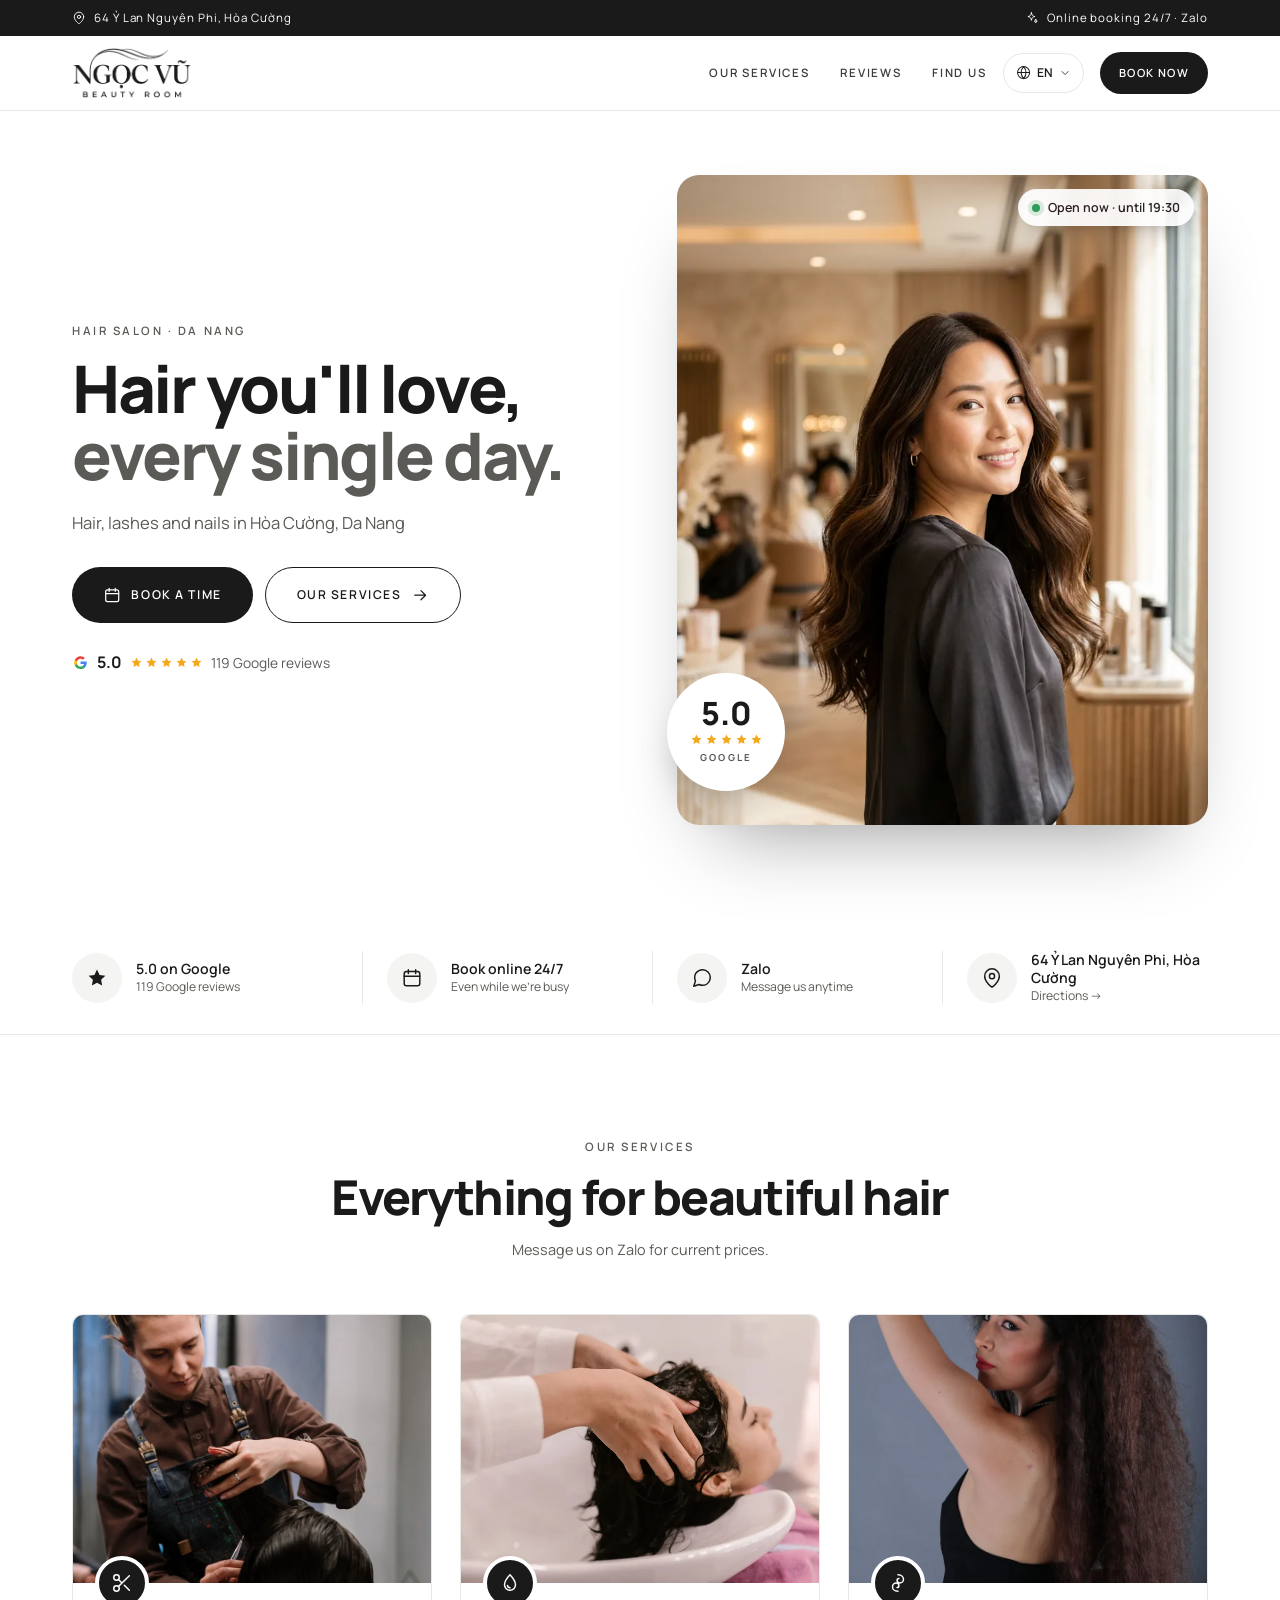
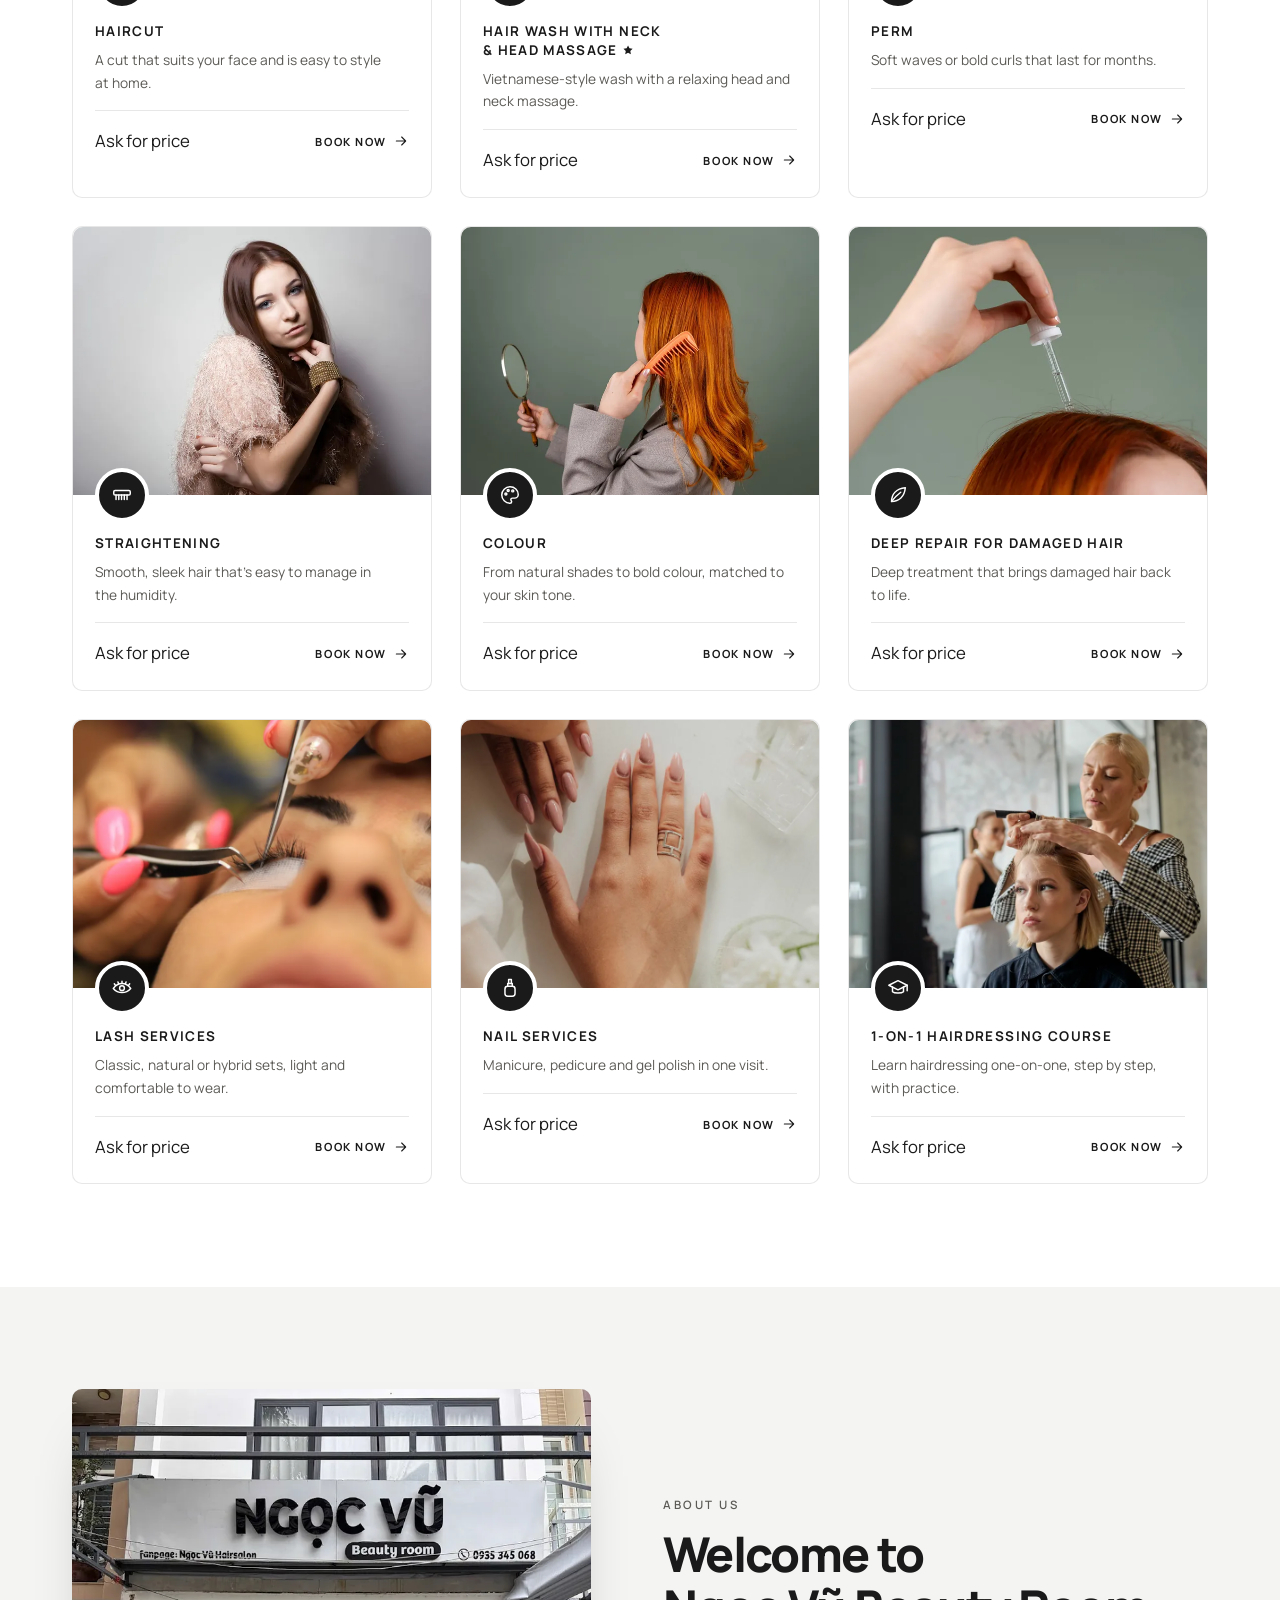
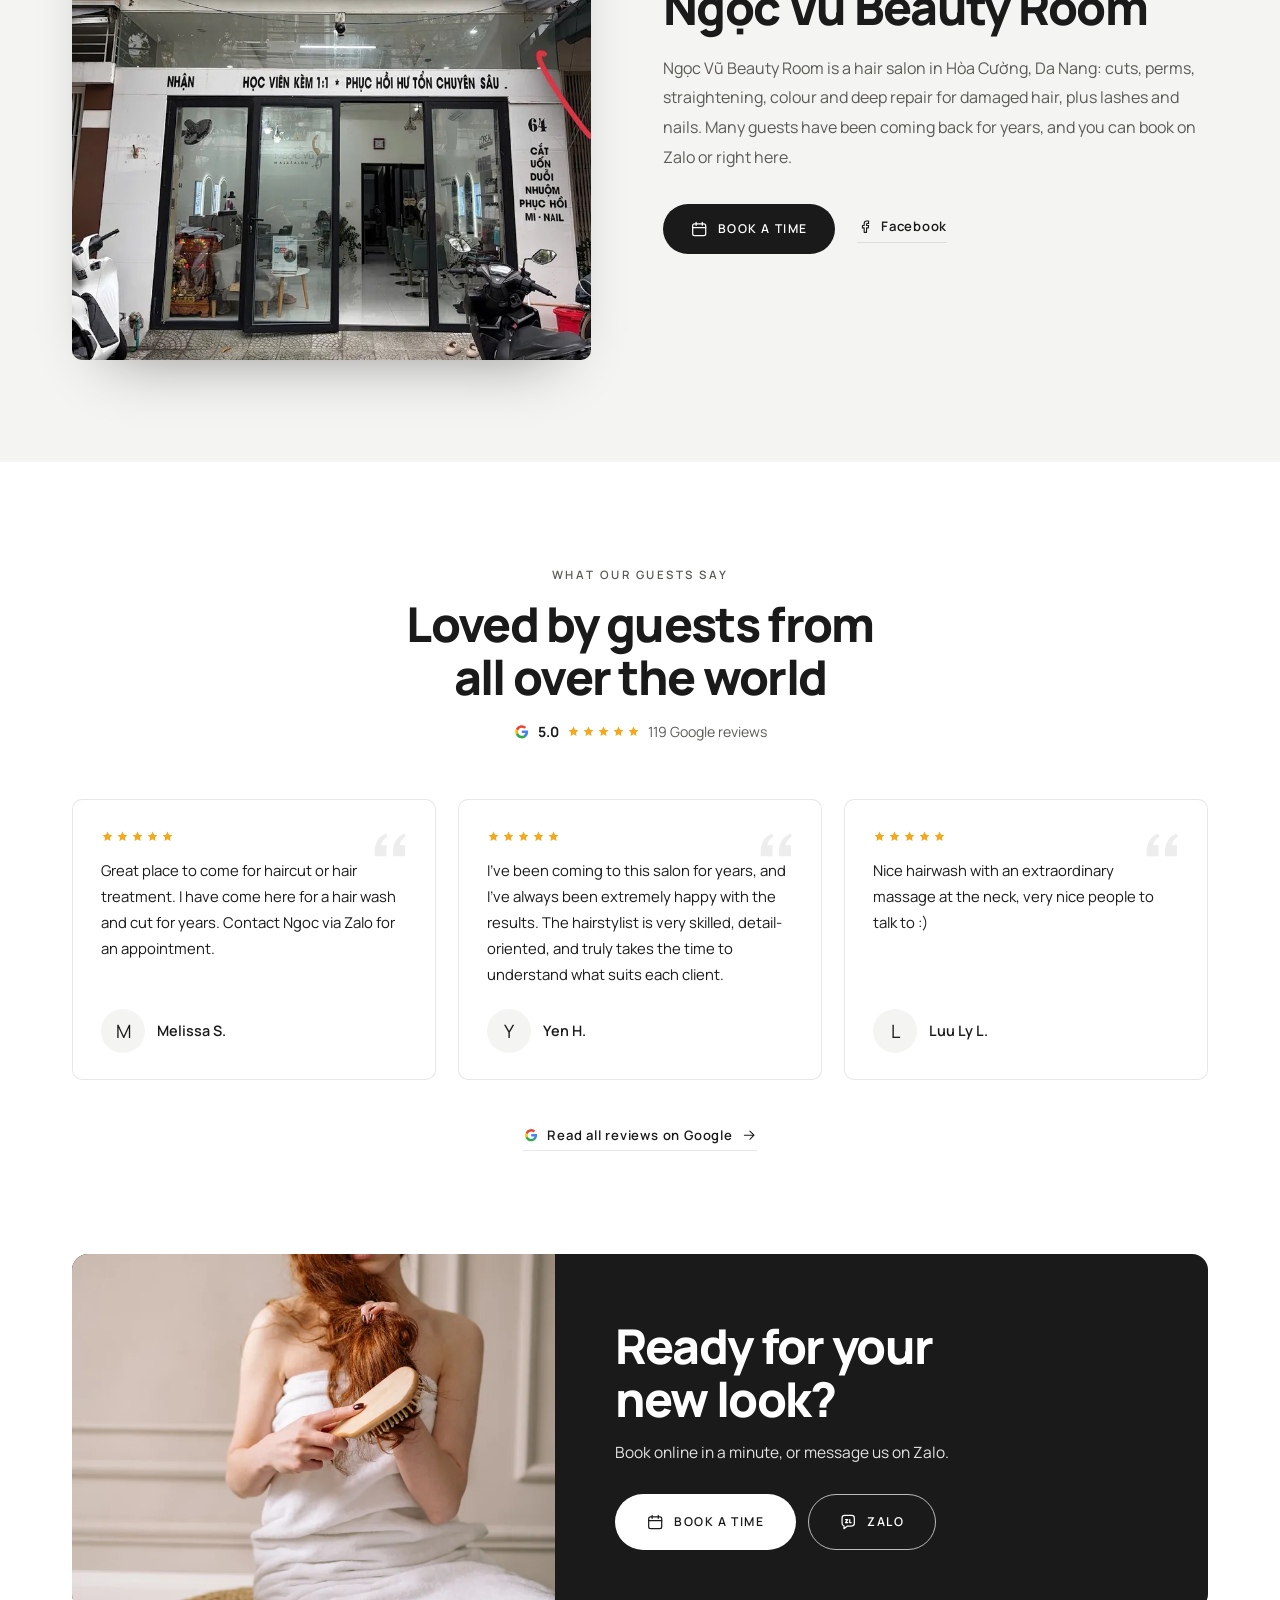
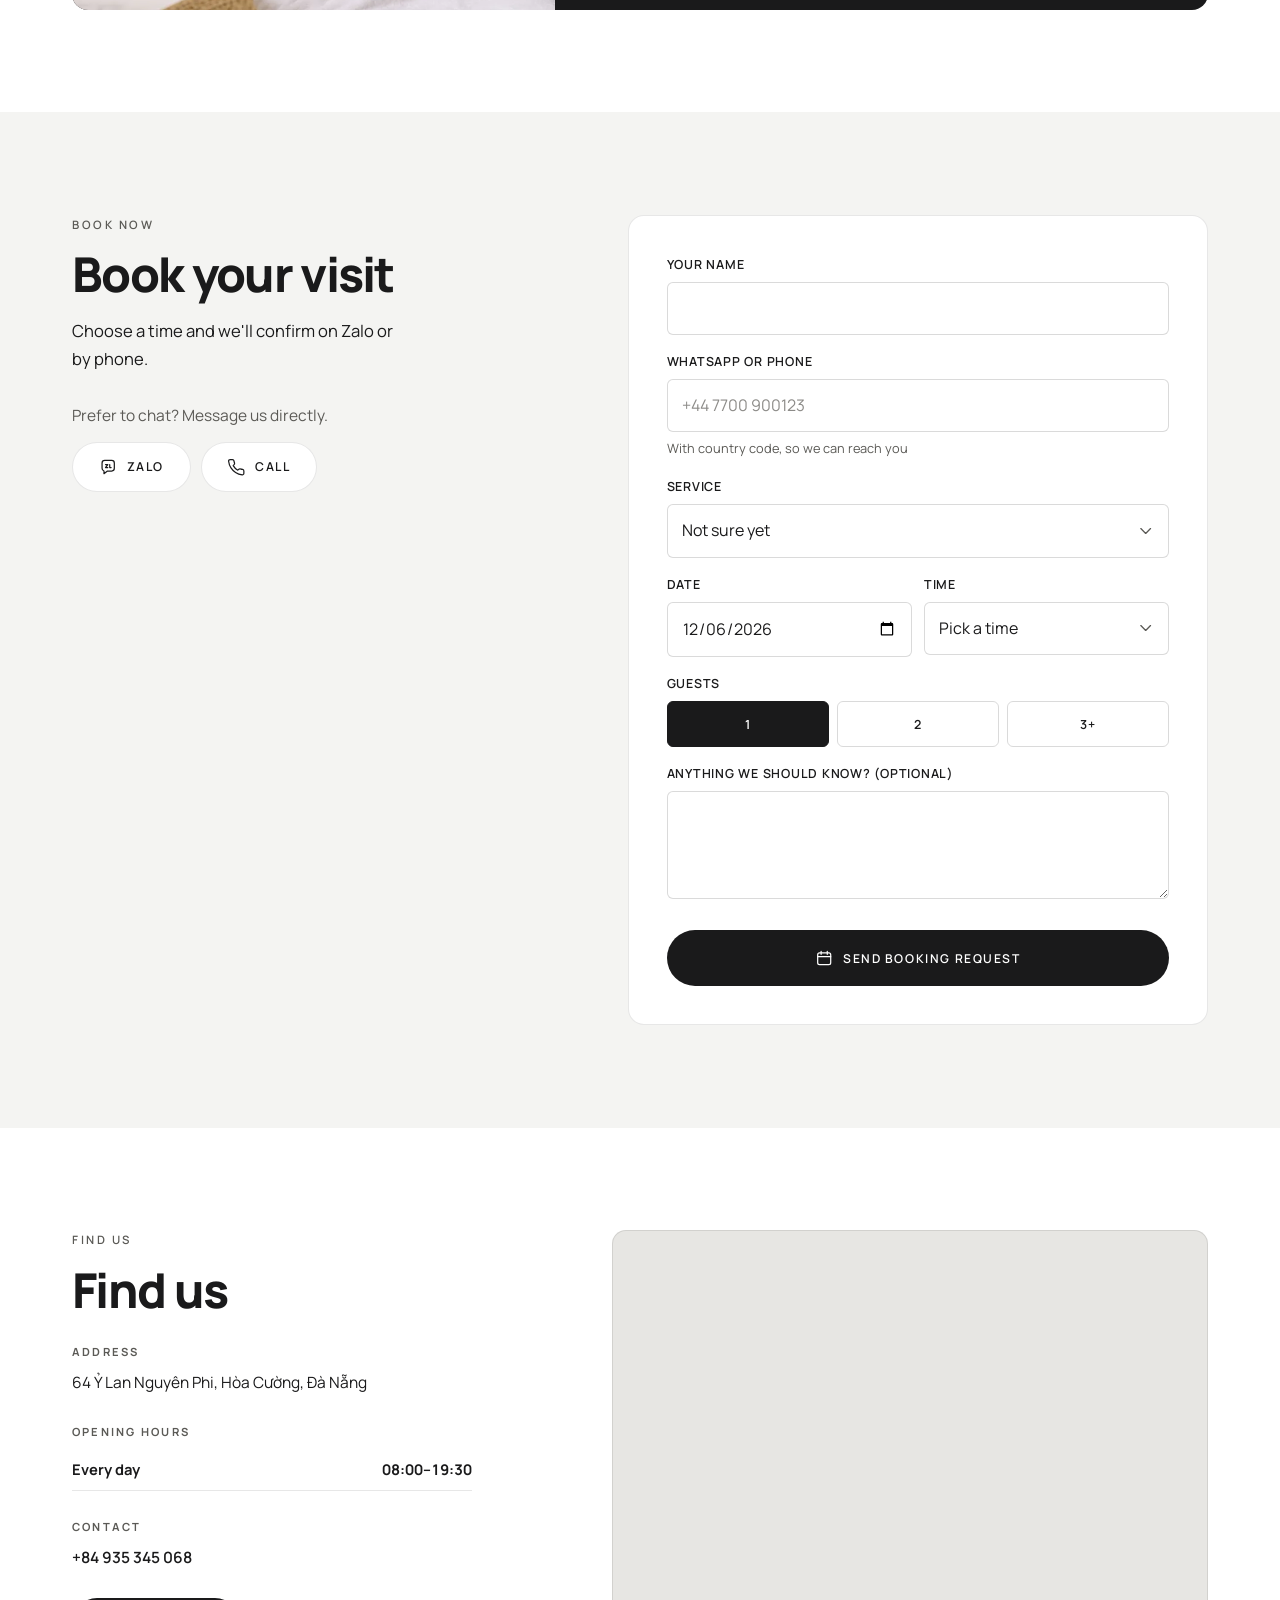
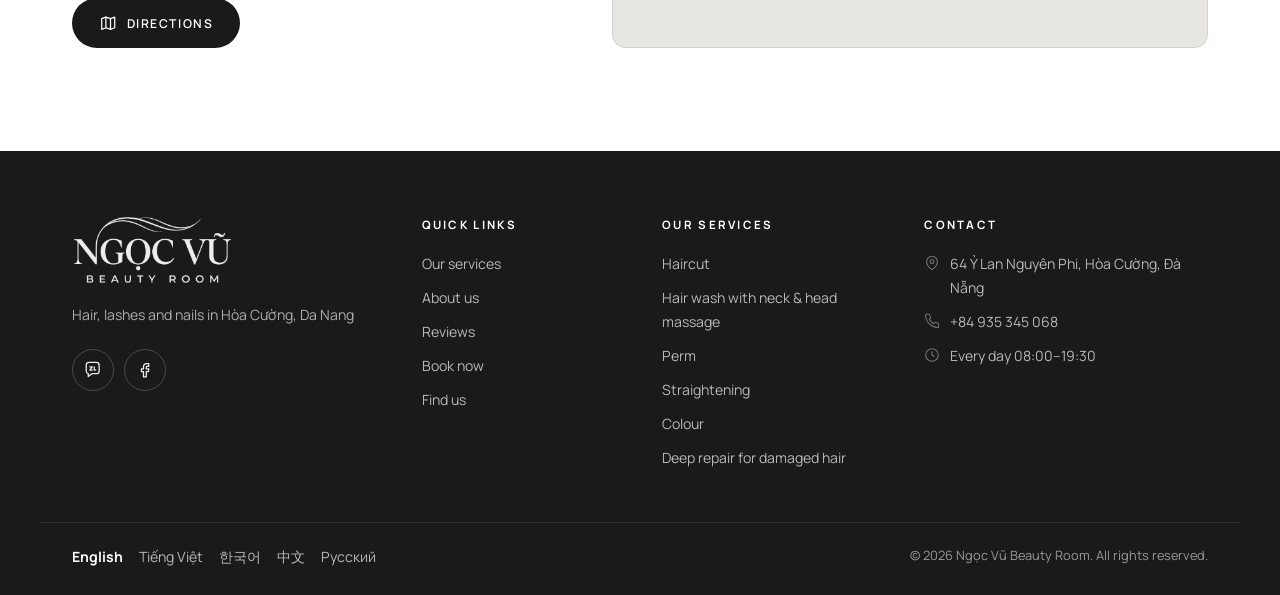
==== commit 2e0078f6: "Update ngoc-vu-hair preview site Co-Authored-By: Claude Opus 5.5 <noreply@anthropic.com>" ====
--- a/index.html
+++ b/index.html
@@ -1,5 +1,5 @@
 <!doctype html>
-<html lang="en" class="theme-sand niche-hair">
+<html lang="en" class="theme-mono niche-hair">
 <head>
 <meta charset="utf-8">
 <meta name="viewport" content="width=device-width, initial-scale=1, viewport-fit=cover">
@@ -16,13 +16,13 @@
 <meta property="og:type" content="website">
 <meta property="og:title" content="Ngọc Vũ Beauty Room">
 <meta property="og:description" content="Hair, lashes and nails in Hòa Cường, Da Nang">
-<meta property="og:image" content="https://romans7997.github.io/ngoc-vu-hair/img/og.jpg"><meta name="theme-color" content="#ffffff">
+<meta property="og:image" content="https://romans7997.github.io/ngoc-vu-hair/img/og.jpg"><meta name="theme-color" content="#FFFFFF">
 <link rel="icon" href="favicon.svg" type="image/svg+xml">
 <link rel="preconnect" href="https://fonts.googleapis.com">
 <link rel="preconnect" href="https://fonts.gstatic.com" crossorigin>
-<link rel="stylesheet" href="https://fonts.googleapis.com/css2?family=Playfair+Display:ital,wght@0,400;0,500;0,600;1,400;1,500&amp;family=Montserrat:wght@400;500;600;700&amp;family=Great+Vibes&amp;display=swap">
-<link rel="stylesheet" href="assets/site.css?v=fedd9652">
-<style>:root{ --bg:#ffffff;--soft:#f8f3ed;--soft2:#efe5d9;--surface:#ffffff;--ink:#1e1a16;--muted:#6d645b;--line:rgba(30,26,22,.10);--accent:#a2713f;--accent-dark:#7c5630;--accent-ink:#ffffff;--accent-soft:rgba(162,113,63,.12);--footer:#1a1714;--footer-ink:#efe7dd;--radius:12px;--font-head:'Playfair Display',Georgia,'Times New Roman',serif;--font-body:'Montserrat','Apple SD Gothic Neo','Malgun Gothic','Noto Sans KR','PingFang SC','Hiragino Sans GB','Microsoft YaHei','Noto Sans SC',system-ui,-apple-system,'Segoe UI',Roboto,sans-serif;--font-script:'Great Vibes',cursive }</style>
+<link rel="stylesheet" href="https://fonts.googleapis.com/css2?family=Manrope:wght@400;500;600;700;800&amp;family=Great+Vibes&amp;display=swap">
+<link rel="stylesheet" href="assets/site.css?v=602ad1a1">
+<style>:root{ --bg:#FFFFFF;--soft:#F4F4F2;--soft2:#E7E6E3;--surface:#ffffff;--ink:#1A1A1B;--muted:#5B5A56;--line:rgba(26,26,27,.10);--accent:#1A1A1B;--accent-dark:#000000;--accent-ink:#ffffff;--accent-soft:rgba(26,26,27,.06);--footer:#1A1A1B;--footer-ink:#ECECEA;--radius:10px;--font-head:'Manrope',Georgia,'Times New Roman',serif;--font-body:'Manrope','Apple SD Gothic Neo','Malgun Gothic','Noto Sans KR','PingFang SC','Hiragino Sans GB','Microsoft YaHei','Noto Sans SC',system-ui,-apple-system,'Segoe UI',Roboto,sans-serif;--font-script:'Great Vibes',cursive;--head-weight:800;--head-tracking:-0.035em;--em-style:normal;--btn-radius:999px }</style>
 <link rel="preload" as="image" href="img/hero-928.webp" imagesrcset="img/hero-800.webp 800w, img/hero-928.webp 928w" imagesizes="(min-width: 960px) 50vw, 100vw">
 <script type="application/ld+json">{"@context": "https://schema.org", "@type": "HairSalon", "name": "Ngọc Vũ Beauty Room", "telephone": "+84935345068", "url": "https://romans7997.github.io/ngoc-vu-hair/", "address": {"@type": "PostalAddress", "streetAddress": "64 Ỷ Lan Nguyên Phi, Hòa Cường, Đà Nẵng", "addressLocality": "Da Nang", "addressCountry": "VN"}, "openingHoursSpecification": [{"@type": "OpeningHoursSpecification", "dayOfWeek": "Monday", "opens": "08:00", "closes": "19:30"}, {"@type": "OpeningHoursSpecification", "dayOfWeek": "Tuesday", "opens": "08:00", "closes": "19:30"}, {"@type": "OpeningHoursSpecification", "dayOfWeek": "Wednesday", "opens": "08:00", "closes": "19:30"}, {"@type": "OpeningHoursSpecification", "dayOfWeek": "Thursday", "opens": "08:00", "closes": "19:30"}, {"@type": "OpeningHoursSpecification", "dayOfWeek": "Friday", "opens": "08:00", "closes": "19:30"}, {"@type": "OpeningHoursSpecification", "dayOfWeek": "Saturday", "opens": "08:00", "closes": "19:30"}, {"@type": "OpeningHoursSpecification", "dayOfWeek": "Sunday", "opens": "08:00", "closes": "19:30"}], "sameAs": ["https://www.facebook.com/share/zizKv9jR9bhix95x/", "https://www.google.com/maps/place/?q=place_id:ChIJFSICDgAZQjERq6g8MRtW8YA"], "priceRange": "₫₫", "image": "https://romans7997.github.io/ngoc-vu-hair/img/hero-928.webp"}</script>
 </head>
@@ -269,7 +269,7 @@
           <div class="field">
             <label for="f-contact">WhatsApp or phone</label>
             <input id="f-contact" name="contact" type="tel" autocomplete="tel" inputmode="tel" required maxlength="40" placeholder="+44 7700 900123" aria-describedby="f-contact-hint">
-            <small class="field-hint" id="f-contact-hint">With country code, so we can reach you on WhatsApp</small>
+            <small class="field-hint" id="f-contact-hint">With country code, so we can reach you</small>
           </div>
           <div class="field">
             <label for="f-service">Service</label>
--- a/assets/site.css
+++ b/assets/site.css
@@ -17,9 +17,9 @@
 @media (min-width:768px){.wrap{padding-inline:32px}}
 
 h1,h2,h3,h4{margin:0;text-wrap:balance}
-h1,h2{font-family:var(--font-head);font-weight:500;letter-spacing:-.01em;line-height:1.1}
+h1,h2{font-family:var(--font-head);font-weight:var(--head-weight);letter-spacing:var(--head-tracking);line-height:1.1}
 h2{font-size:clamp(2rem,4.2vw,3rem)}
-h1 em,h2 em{font-style:italic;font-weight:400;color:var(--accent)}
+h1 em,h2 em{font-style:var(--em-style);font-weight:inherit;color:var(--accent)}
 p{margin:0;text-wrap:pretty}
 .eyebrow{font-family:var(--font-body);font-size:.72rem;font-weight:600;letter-spacing:.22em;text-transform:uppercase;color:var(--accent);margin-bottom:14px}
 :lang(ko) .eyebrow,:lang(zh) .eyebrow{letter-spacing:.06em}
@@ -40,7 +40,7 @@
 
 .btn{display:inline-flex;align-items:center;justify-content:center;gap:.6rem;min-height:50px;padding:0 1.6rem;border-radius:6px;
   border:1.5px solid transparent;font-weight:600;font-size:.76rem;letter-spacing:.13em;text-transform:uppercase;line-height:1.1;
-  text-decoration:none;cursor:pointer;white-space:nowrap;transition:background .18s,color .18s,border-color .18s,transform .18s,box-shadow .18s}
+  text-decoration:none;cursor:pointer;white-space:nowrap;border-radius:var(--btn-radius);transition:background .18s,color .18s,border-color .18s,transform .18s,box-shadow .18s}
 :lang(ko) .btn,:lang(zh) .btn{letter-spacing:.04em;font-size:.86rem}
 .btn:active{transform:translateY(1px)}
 .btn .ic{width:1.15rem;height:1.15rem}
@@ -79,7 +79,7 @@
 .footer .logo-img{height:70px}
 .logo-main{font-family:var(--font-head);font-size:1.45rem;font-weight:500;letter-spacing:.04em;white-space:nowrap}
 .logo-sub{margin-top:5px;font-size:.58rem;font-weight:600;letter-spacing:.32em;text-transform:uppercase;color:var(--muted);white-space:nowrap}
-.theme-rose .logo-main,.theme-sage .logo-main{font-family:var(--font-script);font-size:2.2rem;font-weight:400;letter-spacing:0;color:var(--accent)}
+.theme-rose .logo-main,.theme-sage .logo-main,.theme-arch .logo-main{font-family:var(--font-script);font-size:2.2rem;font-weight:400;letter-spacing:0;color:var(--accent)}
 .theme-sand .logo-main{text-transform:uppercase;letter-spacing:.12em;font-size:1.2rem}
 .nav-links{display:none;gap:30px;font-size:.72rem;font-weight:600;letter-spacing:.16em;text-transform:uppercase}
 .nav-links a{text-decoration:none;opacity:.85}
@@ -118,7 +118,7 @@
 .hero-rating{display:inline-flex;align-items:center;gap:8px;margin-top:26px;font-size:.86rem;color:var(--muted);text-decoration:none}
 .hero-rating strong{color:var(--ink);font-size:1rem}
 .hero-frame{position:relative;overflow:hidden;aspect-ratio:4/4.3;border-radius:22px;box-shadow:0 40px 80px -40px rgba(0,0,0,.45)}
-.theme-rose .hero-frame,.theme-sage .hero-frame{border-radius:999px 999px 22px 22px}
+.theme-rose .hero-frame,.theme-sage .hero-frame,.theme-arch .hero-frame{border-radius:999px 999px 22px 22px}
 @media (min-width:960px){.hero-frame{aspect-ratio:4/4.9}}
 .hero-img{width:100%;height:100%;object-fit:cover}
 .hero-badge{position:absolute;left:-10px;bottom:34px;display:grid;place-items:center;align-content:center;gap:4px;width:118px;height:118px;
@@ -201,7 +201,7 @@
 @media (min-width:960px){.about-grid{grid-template-columns:minmax(0,1fr) minmax(0,1.05fr);gap:72px}}
 .about-media{overflow:hidden;border-radius:var(--radius);aspect-ratio:4/3.2;box-shadow:0 30px 60px -36px rgba(0,0,0,.45)}
 @media (min-width:960px){.about-media{aspect-ratio:4/4.4}}
-.theme-rose .about-media,.theme-sage .about-media{border-radius:var(--radius) 160px var(--radius) var(--radius)}
+.theme-rose .about-media,.theme-sage .about-media,.theme-arch .about-media{border-radius:var(--radius) 160px var(--radius) var(--radius)}
 .about-media img{width:100%;height:100%;object-fit:cover}
 .about-copy h2 em{display:block}
 .welcome-suffix{display:block;font-size:.62em;margin-top:6px}
@@ -365,3 +365,24 @@
   html{scroll-behavior:auto}
   *,*::before,*::after{transition:none!important;animation:none!important}
 }
+
+/* ---------- тема mono (вывеска Ngọc Vũ) ---------- */
+.theme-mono .script{display:none}
+.theme-mono .hero{background:var(--bg)}
+.theme-mono .hero-title{font-size:clamp(2.4rem,5.6vw,4.1rem);line-height:1.02}
+.theme-mono .hero-title em{color:var(--muted)}
+.theme-mono .btn-accent{box-shadow:none}
+.theme-mono .card,.theme-mono .rv-card,.theme-mono .book-card{box-shadow:none}
+.theme-mono .card:hover{box-shadow:0 18px 40px -30px rgba(0,0,0,.3)}
+.theme-mono .announce{background:var(--ink)}
+.theme-mono .cta-inner{background:var(--ink);box-shadow:none}
+.theme-mono .btn-light{color:var(--ink)}
+.theme-mono .about h2 em,.theme-mono .about-copy h2 em{color:var(--ink)}
+.theme-mono .eyebrow{color:var(--muted)}
+.theme-mono .trust-ic{background:var(--soft);color:var(--ink)}
+.theme-mono .card-ic{background:var(--ink)}
+.theme-mono .card-link{color:var(--ink)}
+.theme-mono .rv-avatar{background:var(--soft);color:var(--ink)}
+.theme-mono .rv-quote .ic{color:rgba(26,26,27,.08)}
+.theme-mono .hb-num{font-weight:800}
+.theme-arch .about{background:var(--soft)}
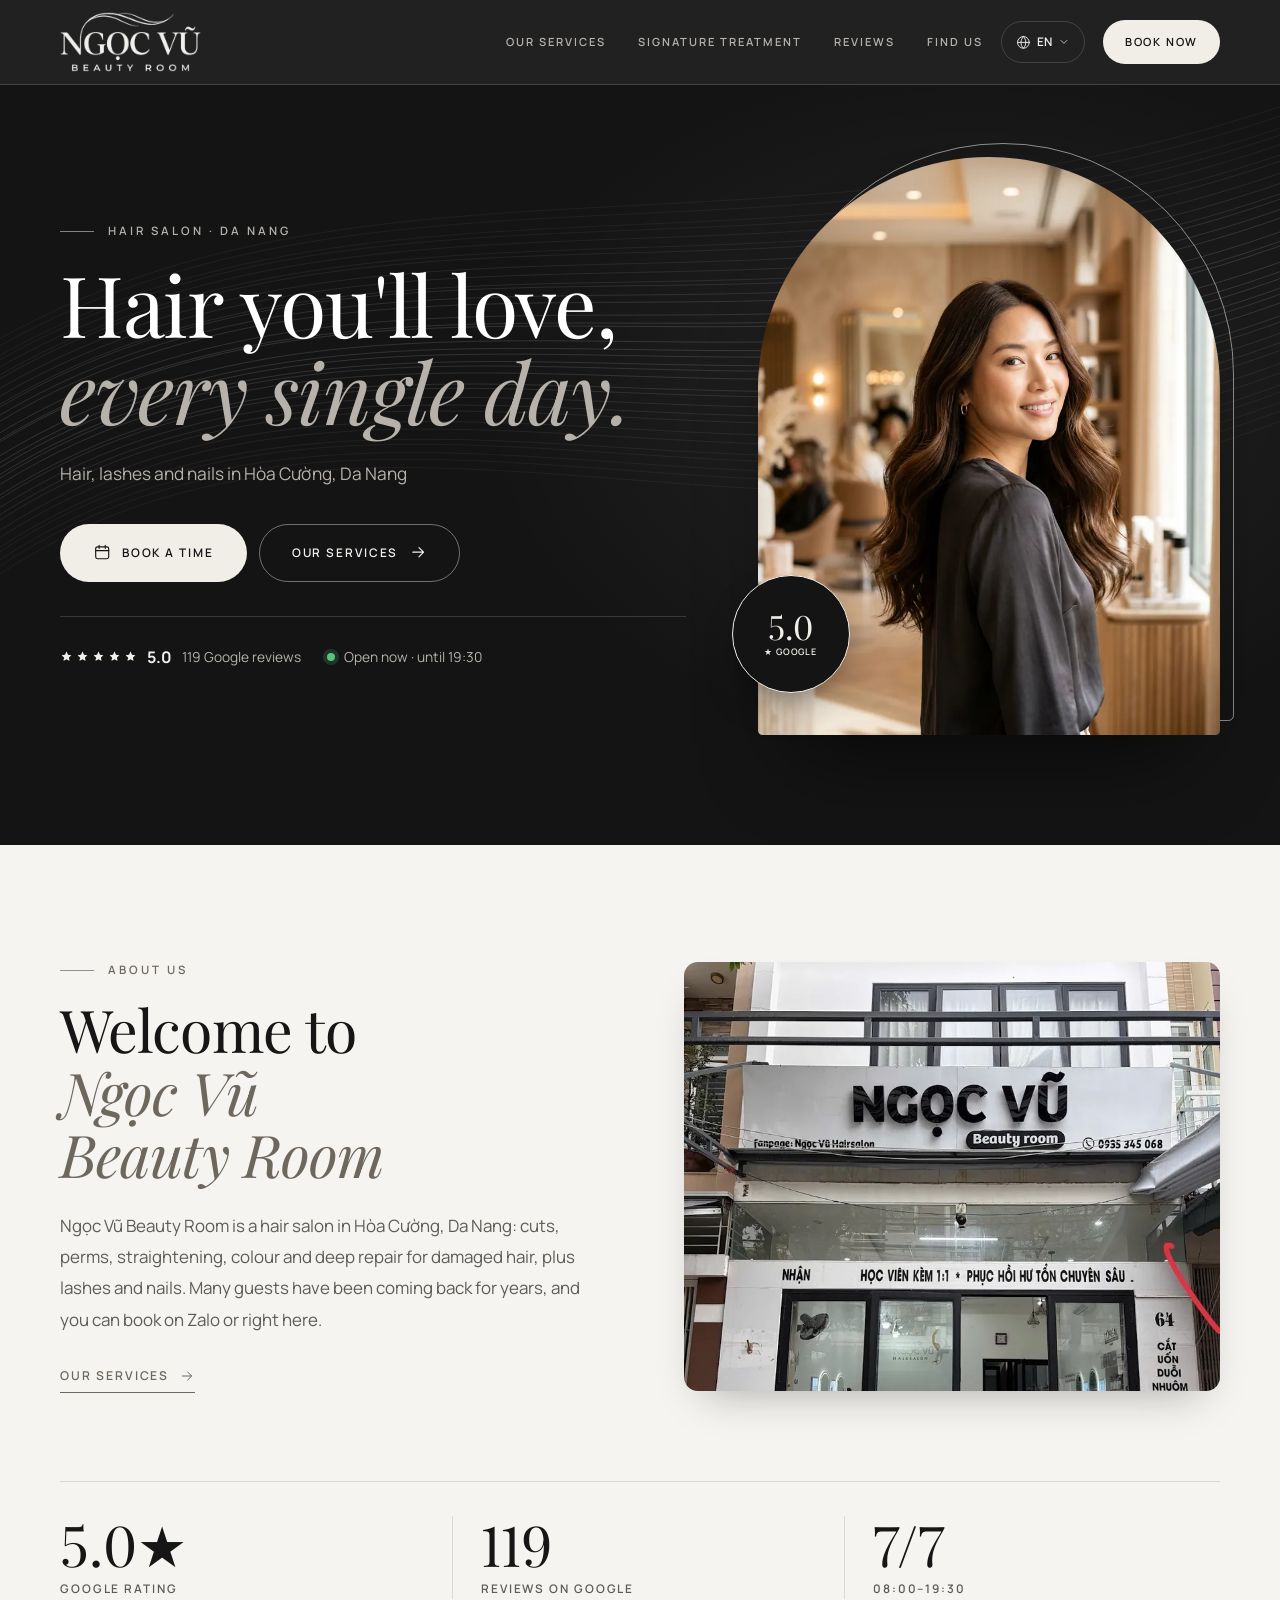
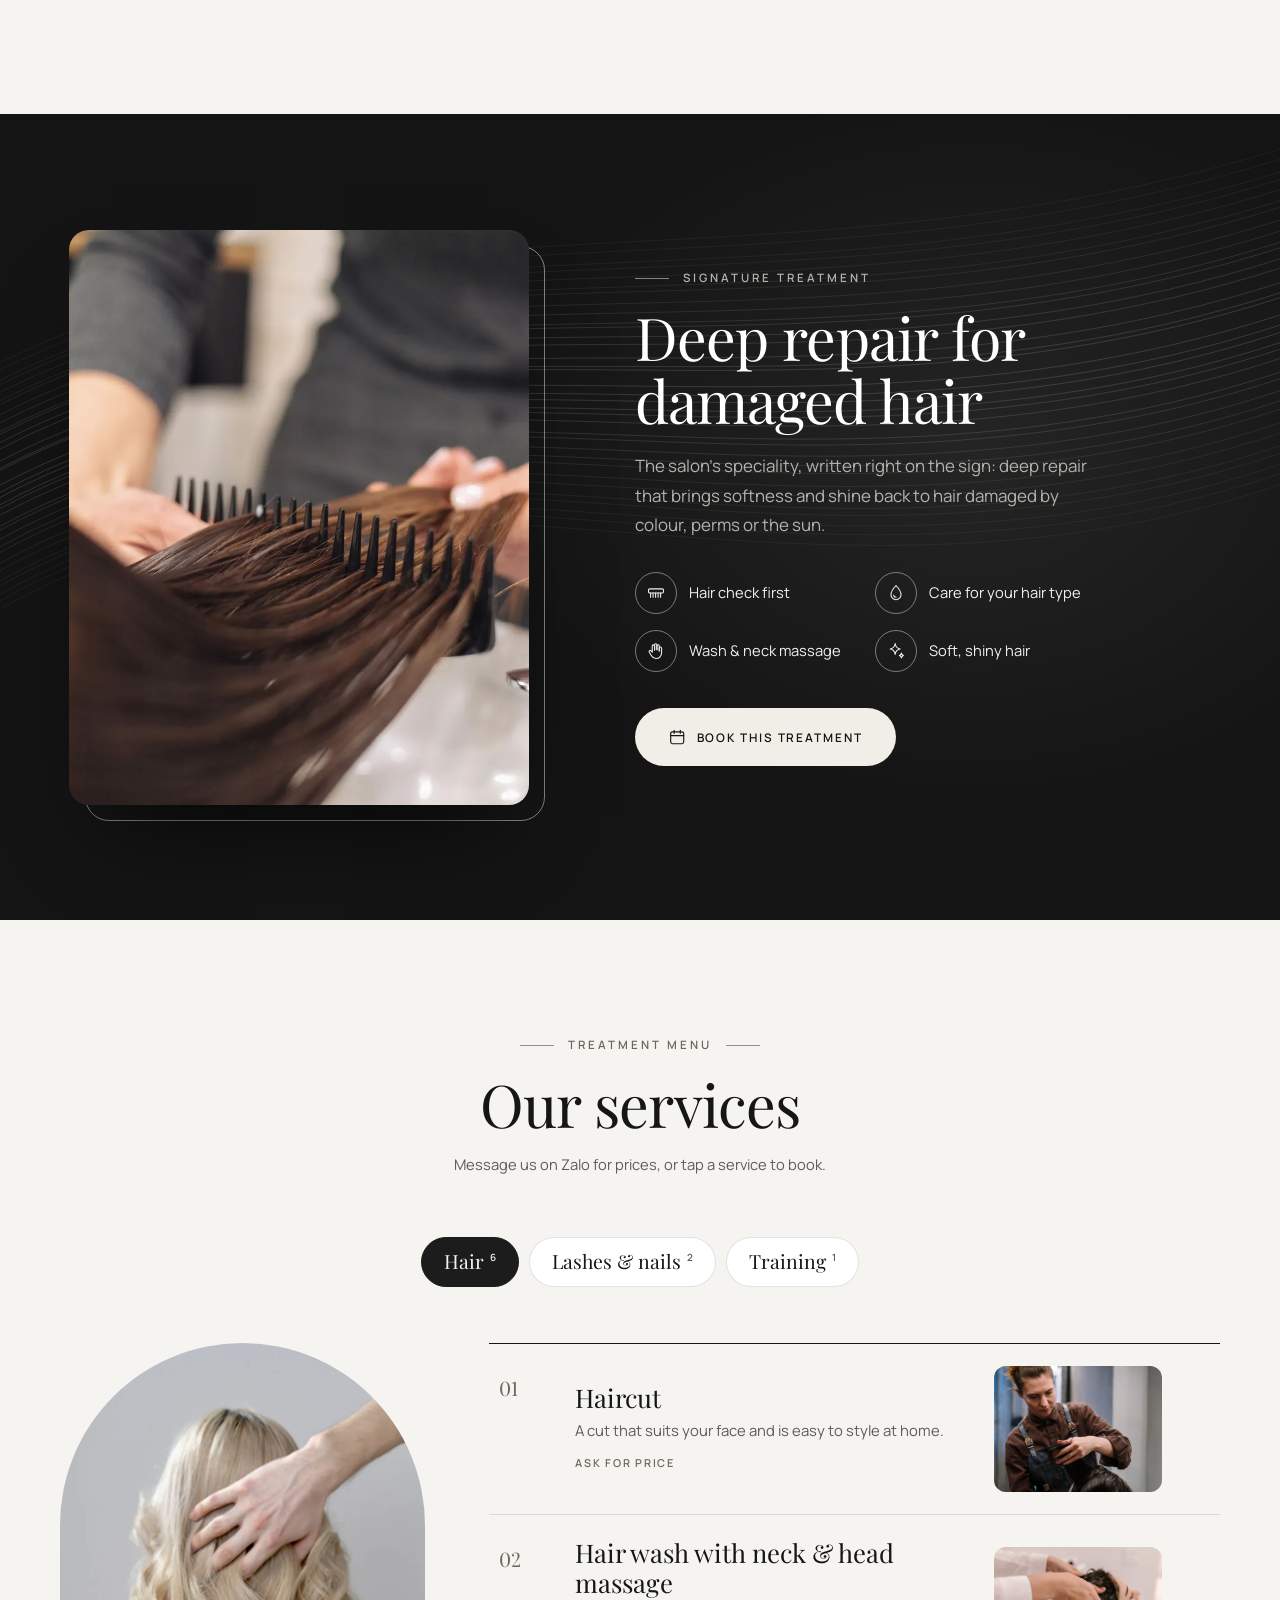
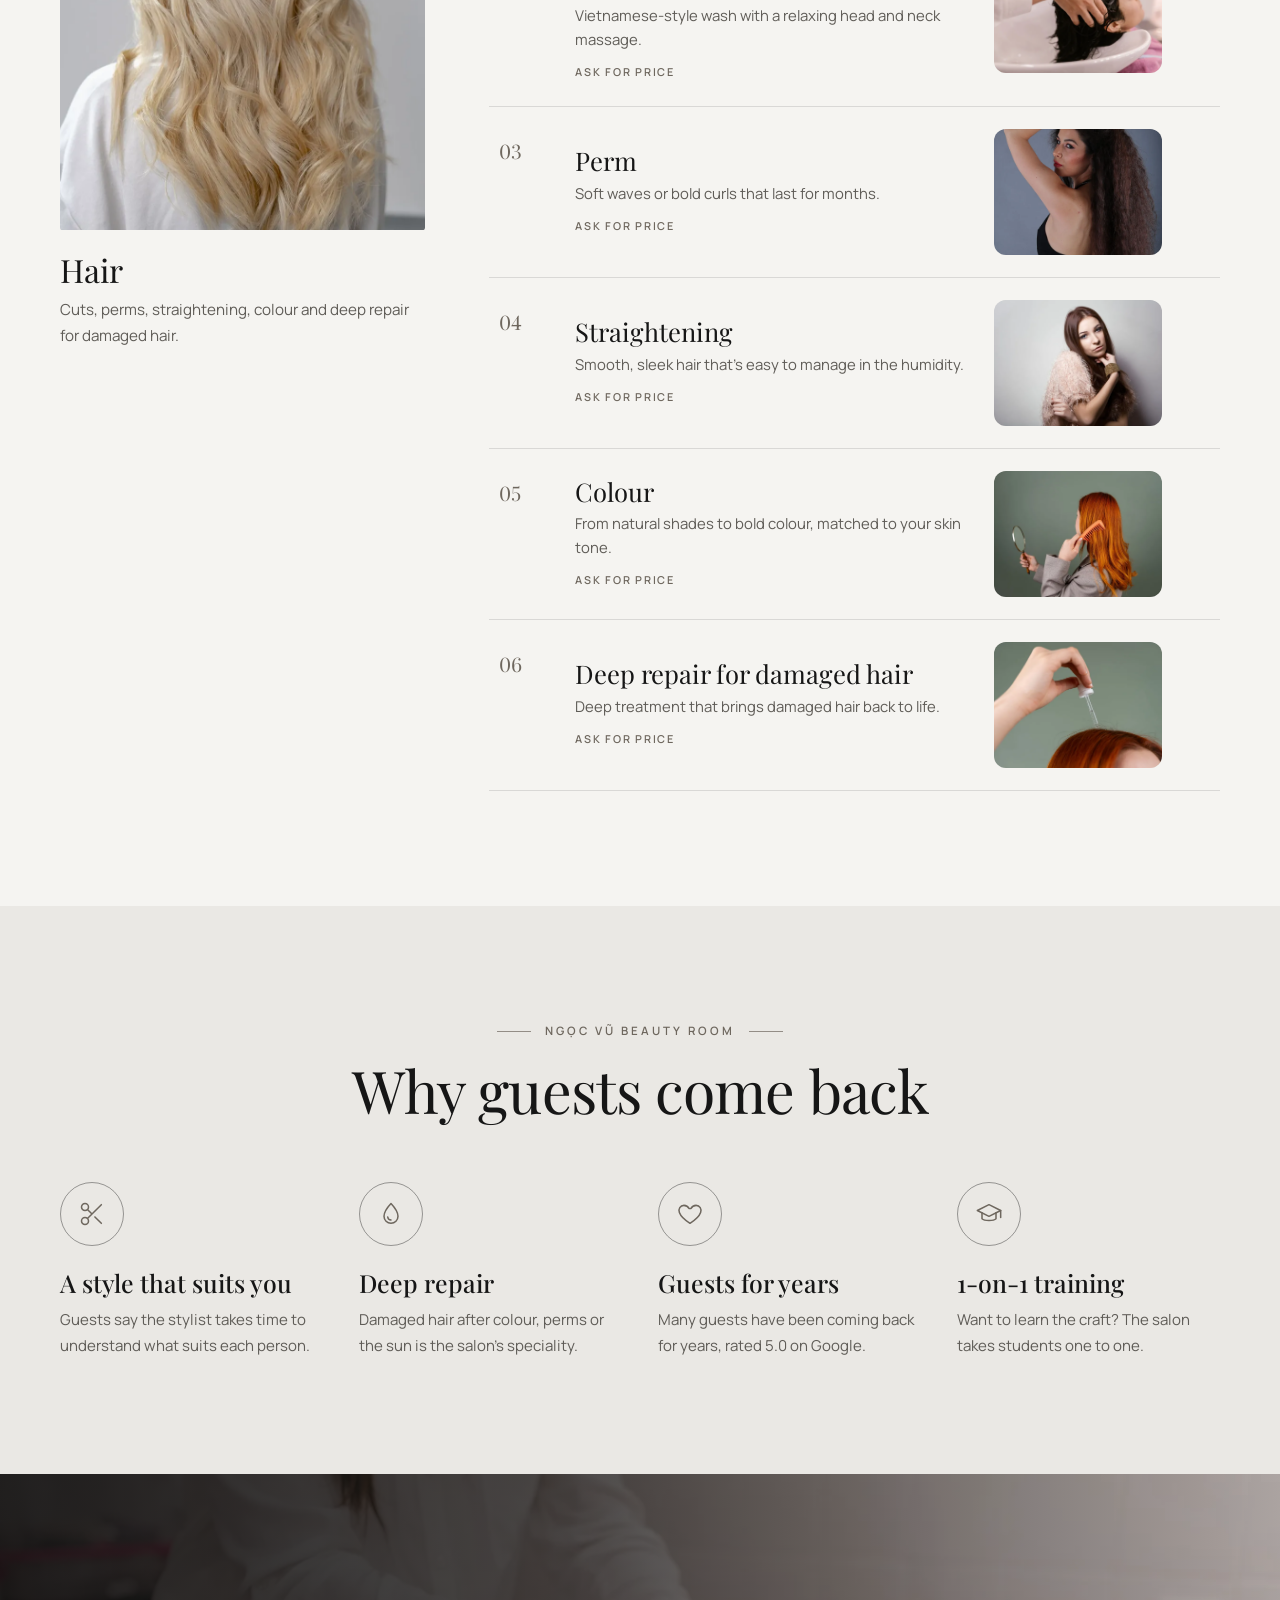
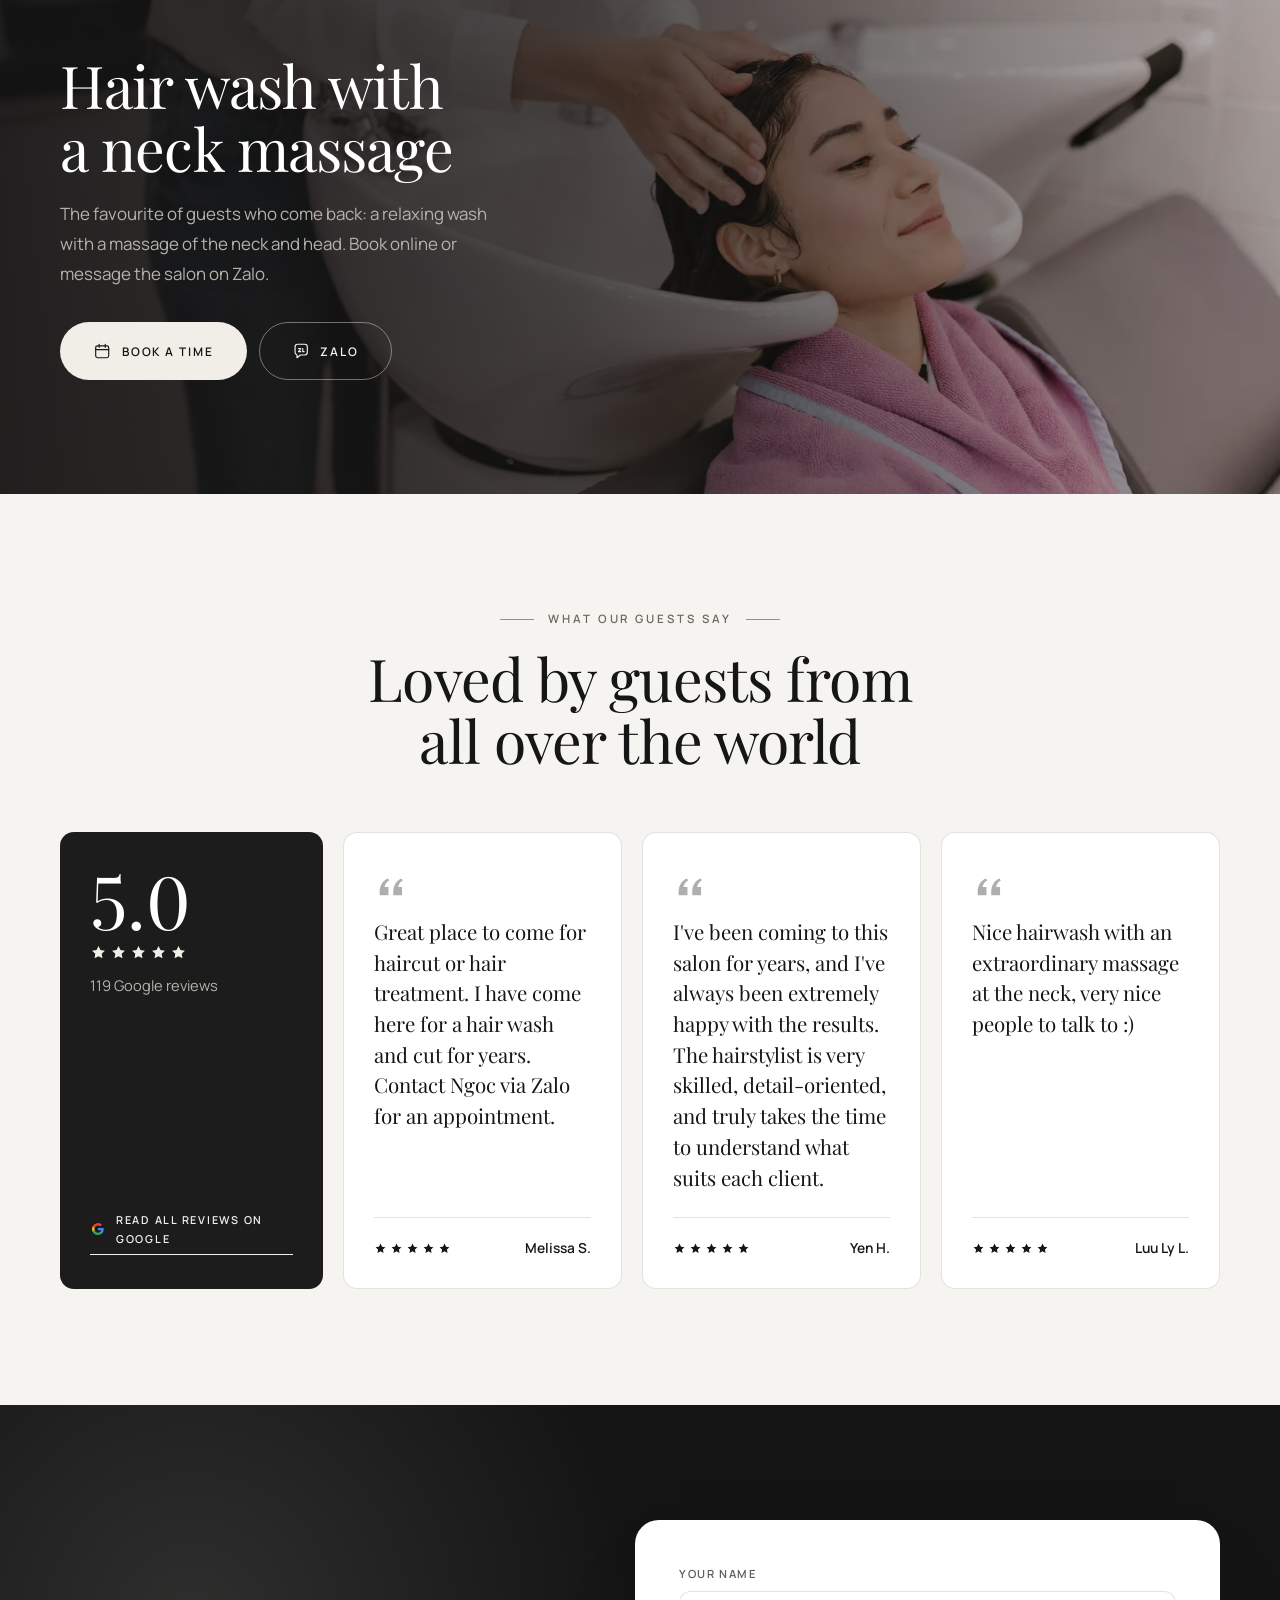
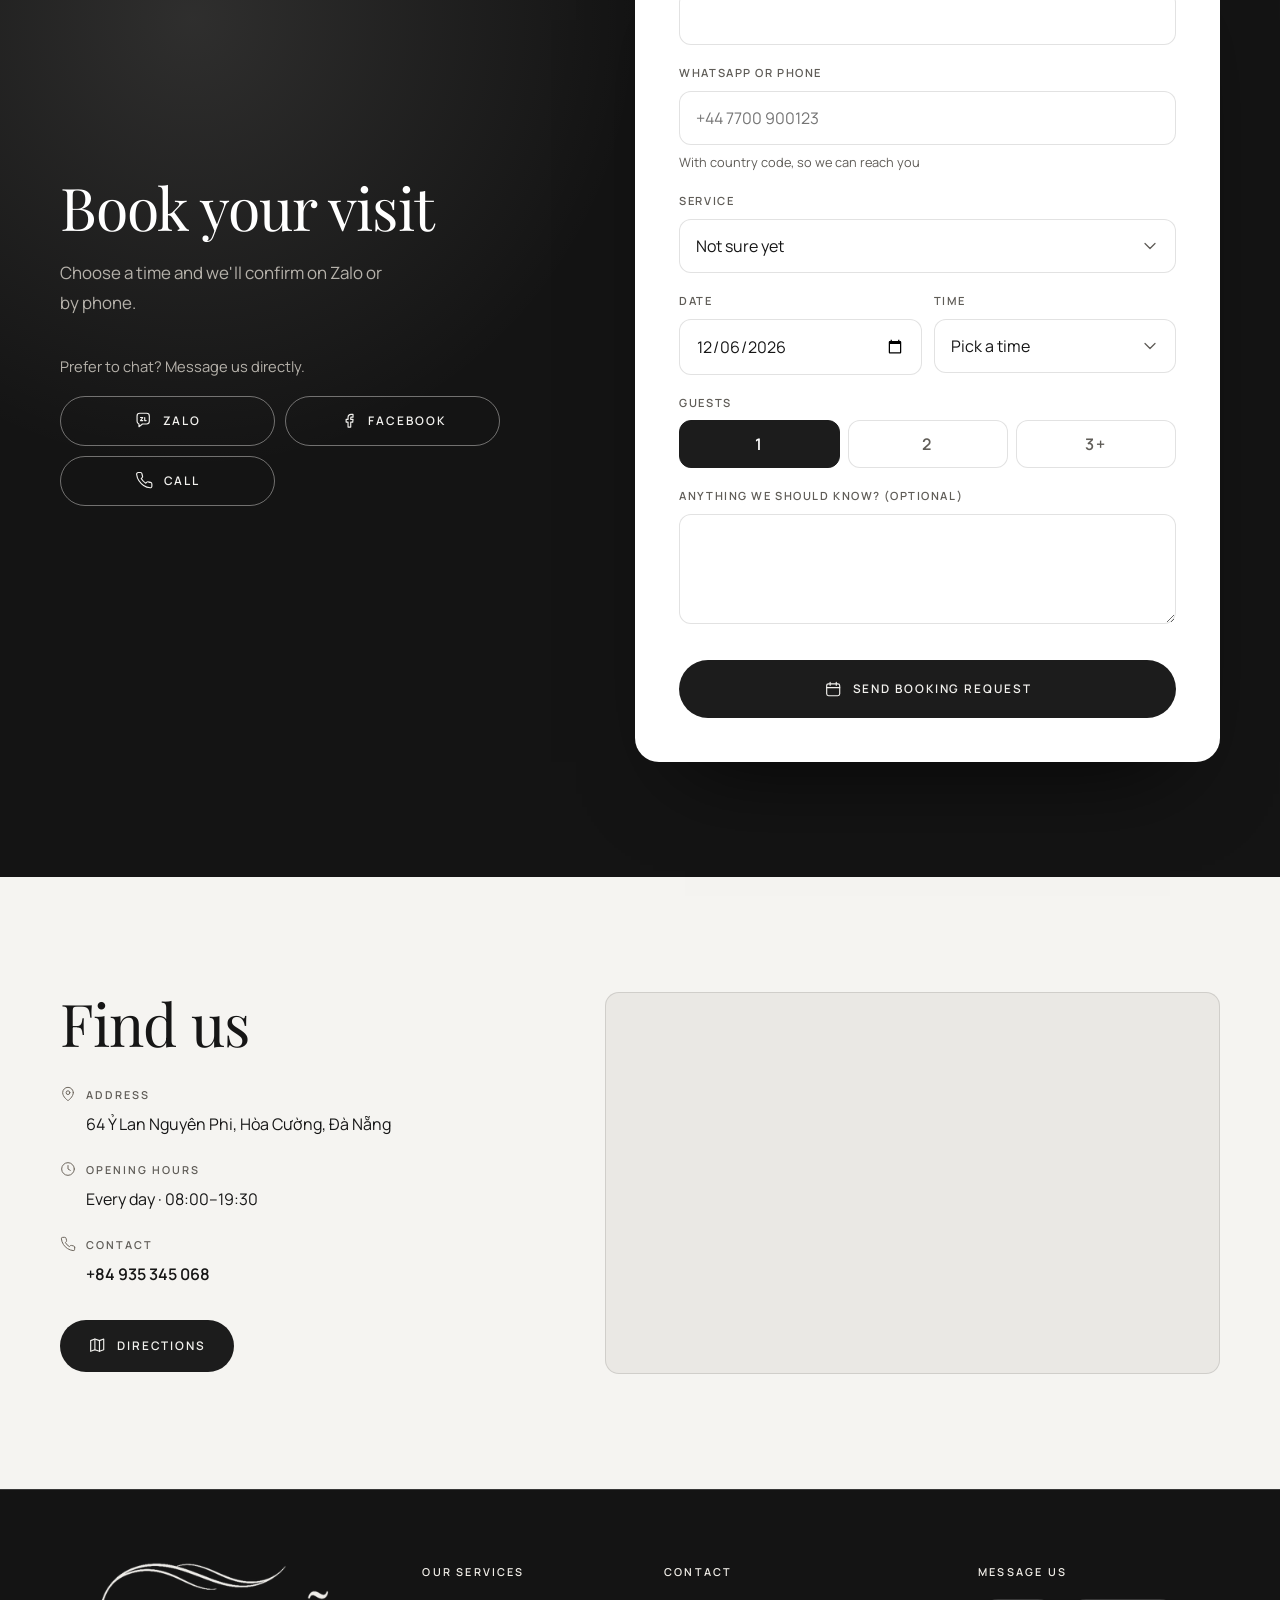
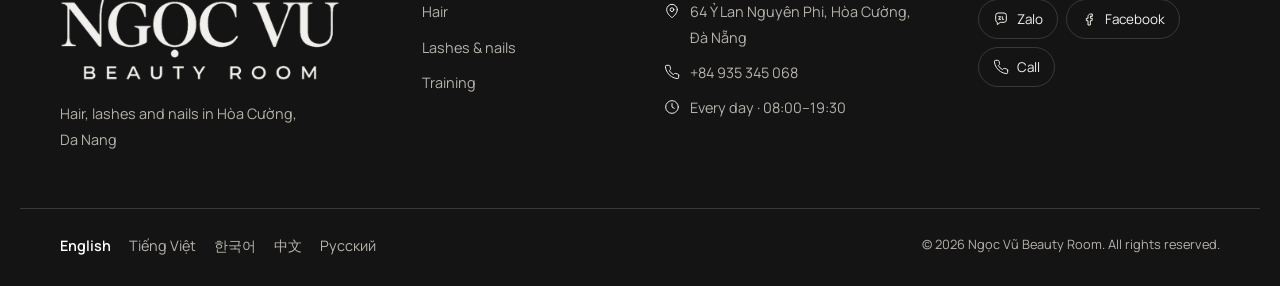
==== commit 3c05bf27: "Update ngoc-vu-hair preview site Co-Authored-By: Claude Opus 5.5 <noreply@anthropic.com>" ====
--- a/index.html
+++ b/index.html
@@ -1,5 +1,5 @@
 <!doctype html>
-<html lang="en" class="theme-mono niche-hair">
+<html lang="en" class="v3 bg-strands t-mono">
 <head>
 <meta charset="utf-8">
 <meta name="viewport" content="width=device-width, initial-scale=1, viewport-fit=cover">
@@ -16,31 +16,26 @@
 <meta property="og:type" content="website">
 <meta property="og:title" content="Ngọc Vũ Beauty Room">
 <meta property="og:description" content="Hair, lashes and nails in Hòa Cường, Da Nang">
-<meta property="og:image" content="https://romans7997.github.io/ngoc-vu-hair/img/og.jpg"><meta name="theme-color" content="#FFFFFF">
+<meta property="og:image" content="https://romans7997.github.io/ngoc-vu-hair/img/og.jpg"><meta name="theme-color" content="#1f150e">
 <link rel="icon" href="favicon.svg" type="image/svg+xml">
 <link rel="preconnect" href="https://fonts.googleapis.com">
 <link rel="preconnect" href="https://fonts.gstatic.com" crossorigin>
-<link rel="stylesheet" href="https://fonts.googleapis.com/css2?family=Manrope:wght@400;500;600;700;800&amp;family=Great+Vibes&amp;display=swap">
-<link rel="stylesheet" href="assets/site.css?v=602ad1a1">
-<style>:root{ --bg:#FFFFFF;--soft:#F4F4F2;--soft2:#E7E6E3;--surface:#ffffff;--ink:#1A1A1B;--muted:#5B5A56;--line:rgba(26,26,27,.10);--accent:#1A1A1B;--accent-dark:#000000;--accent-ink:#ffffff;--accent-soft:rgba(26,26,27,.06);--footer:#1A1A1B;--footer-ink:#ECECEA;--radius:10px;--font-head:'Manrope',Georgia,'Times New Roman',serif;--font-body:'Manrope','Apple SD Gothic Neo','Malgun Gothic','Noto Sans KR','PingFang SC','Hiragino Sans GB','Microsoft YaHei','Noto Sans SC',system-ui,-apple-system,'Segoe UI',Roboto,sans-serif;--font-script:'Great Vibes',cursive;--head-weight:800;--head-tracking:-0.035em;--em-style:normal;--btn-radius:999px }</style>
-<link rel="preload" as="image" href="img/hero-928.webp" imagesrcset="img/hero-800.webp 800w, img/hero-928.webp 928w" imagesizes="(min-width: 960px) 50vw, 100vw">
+<link rel="stylesheet" href="https://fonts.googleapis.com/css2?family=Playfair+Display:ital,wght@0,400;0,500;0,600;1,400;1,500&amp;family=Manrope:wght@400;500;600;700&amp;display=swap">
+<link rel="stylesheet" href="assets/v3.css?v=10a3d009">
+<style>:root{ --wood:#141414;--wood-2:#1c1c1c;--wood-3:#2b2b2b;--wood-rgb:20,20,20;--cream:#f5f4f1;--cream-2:#eae8e4;--paper:#ffffff;--ink:#161616;--ink-rgb:22,22,22;--muted:#5f5c57;--muted-strong:#4a4844;--line:rgba(22,22,22,.12);--gold:#f1eee8;--gold-hi:#ffffff;--gold-deep:#6e675e;--btn-ink:#141414;--gold-rgb:241,238,232;--glow-rgb:255,255,255;--glow2-rgb:120,120,120;--deep-rgb:22,22,22;--on-dark:#f2f1ee;--on-dark-muted:#b6b2ab;--on-dark-rgb:242,241,238;--line-dark:rgba(242,241,238,.16);--on-dark-head:#ffffff;--slat-rgb:255,255,255;--font-head:'Playfair Display',Georgia,serif;--font-num:'Playfair Display',Georgia,serif;--font-head-ru:'Playfair Display',Georgia,serif;--font-head-ko:'Playfair Display','Nanum Myeongjo',serif;--font-head-zh:'Playfair Display','Noto Serif SC',serif;--font-body:'Manrope','Apple SD Gothic Neo','Malgun Gothic','Noto Sans KR','PingFang SC','Microsoft YaHei','Noto Sans SC',system-ui,-apple-system,'Segoe UI',Roboto,sans-serif;--radius:14px }</style>
+<script>document.documentElement.classList.add("js")</script>
+<link rel="preload" as="image" href="img/hero-928.webp" imagesrcset="img/hero-800.webp 800w, img/hero-928.webp 928w" imagesizes="(min-width: 960px) 40vw, 100vw">
 <script type="application/ld+json">{"@context": "https://schema.org", "@type": "HairSalon", "name": "Ngọc Vũ Beauty Room", "telephone": "+84935345068", "url": "https://romans7997.github.io/ngoc-vu-hair/", "address": {"@type": "PostalAddress", "streetAddress": "64 Ỷ Lan Nguyên Phi, Hòa Cường, Đà Nẵng", "addressLocality": "Da Nang", "addressCountry": "VN"}, "openingHoursSpecification": [{"@type": "OpeningHoursSpecification", "dayOfWeek": "Monday", "opens": "08:00", "closes": "19:30"}, {"@type": "OpeningHoursSpecification", "dayOfWeek": "Tuesday", "opens": "08:00", "closes": "19:30"}, {"@type": "OpeningHoursSpecification", "dayOfWeek": "Wednesday", "opens": "08:00", "closes": "19:30"}, {"@type": "OpeningHoursSpecification", "dayOfWeek": "Thursday", "opens": "08:00", "closes": "19:30"}, {"@type": "OpeningHoursSpecification", "dayOfWeek": "Friday", "opens": "08:00", "closes": "19:30"}, {"@type": "OpeningHoursSpecification", "dayOfWeek": "Saturday", "opens": "08:00", "closes": "19:30"}, {"@type": "OpeningHoursSpecification", "dayOfWeek": "Sunday", "opens": "08:00", "closes": "19:30"}], "sameAs": ["https://www.facebook.com/share/zizKv9jR9bhix95x/", "https://www.google.com/maps/place/?q=place_id:ChIJFSICDgAZQjERq6g8MRtW8YA"], "priceRange": "₫₫", "image": "https://romans7997.github.io/ngoc-vu-hair/img/hero-928.webp"}</script>
 </head>
 <body>
 <a class="skip" href="#main">Skip to content</a>
 
-<div class="announce"><div class="wrap announce-inner">
-  <span class="announce-loc"><svg class="ic" viewBox="0 0 24 24" aria-hidden="true" focusable="false"><path d="M20 10c0 6.5-8 12-8 12s-8-5.5-8-12a8 8 0 0 1 16 0z"/><circle cx="12" cy="10" r="2.8"/></svg>64 Ỷ Lan Nguyên Phi, Hòa Cường</span>
-  <span class="announce-main"><svg class="ic" viewBox="0 0 24 24" aria-hidden="true" focusable="false"><path d="M11 3c.6 4.2 2.2 5.9 6 6.5-3.8.6-5.4 2.3-6 6.5-.6-4.2-2.2-5.9-6-6.5 3.8-.6 5.4-2.3 6-6.5z"/><path d="M18.5 14.5c.3 1.8 1 2.6 2.5 2.9-1.5.3-2.2 1.1-2.5 2.9-.3-1.8-1-2.6-2.5-2.9 1.5-.3 2.2-1.1 2.5-2.9z"/></svg>Online booking 24/7 · Zalo</span>
-</div></div>
-
 <header class="nav" id="top">
   <div class="wrap nav-inner">
-    <a class="logo" href="#top" aria-label="Ngọc Vũ Beauty Room">
-<img class="logo-img" src="logo.png" alt="Ngọc Vũ Beauty Room"></a>
+    <a class="logo" href="#top" aria-label="Ngọc Vũ Beauty Room"><img class="logo-img" src="logo-wide.png" alt="Ngọc Vũ Beauty Room" width="705" height="300"></a>
     <nav class="nav-links" aria-label="Menu">
       <a href="#services">Our services</a>
-<a href="#reviews">Reviews</a>      <a href="#visit">Find us</a>
+<a href="#signature">Signature treatment</a><a href="#reviews">Reviews</a>      <a href="#visit">Find us</a>
     </nav>
     <details class="lang">
       <summary aria-label="Language"><svg class="ic" viewBox="0 0 24 24" aria-hidden="true" focusable="false"><circle cx="12" cy="12" r="9.5"/><path d="M2.5 12h19M12 2.5c2.6 2.8 3.9 6 3.9 9.5S14.6 18.7 12 21.5C9.4 18.7 8.1 15.5 8.1 12S9.4 5.3 12 2.5z"/></svg><span>EN</span><svg class="ic chev" viewBox="0 0 24 24" aria-hidden="true" focusable="false"><path d="M6 9l6 6 6-6"/></svg></summary>
@@ -52,213 +47,209 @@
 <li><a href="ru/" hreflang="ru" lang="ru" data-lang="ru">Русский</a></li>
       </ul>
     </details>
-<a class="btn btn-accent btn-sm nav-book" href="#book">Book now</a>  </div>
+<a class="btn btn-gold btn-sm nav-book" href="#book">Book now</a>  </div>
 </header>
 
 <main id="main">
   <section class="hero">
+    
     <div class="wrap hero-grid">
       <div class="hero-copy">
-        <p class="script hero-script" aria-hidden="true">good hair days <svg class="ic heart" viewBox="0 0 24 24" aria-hidden="true" focusable="false"><path d="M12 20s-7.4-4.5-9.1-9.2C1.7 7.5 3.7 4.6 6.8 4.6c2.1 0 3.6 1.2 4.3 2.7h1.8c.7-1.5 2.2-2.7 4.3-2.7 3.1 0 5.1 2.9 3.9 6.2C19.4 15.5 12 20 12 20z"/></svg></p>
-        <p class="eyebrow">Hair salon · Da Nang</p>
+        <p class="eyebrow eyebrow-light">Hair salon · Da Nang</p>
         <h1 class="hero-title"><span>Hair you&#39;ll love,</span> <em>every single day.</em></h1>
         <p class="hero-lead">Hair, lashes and nails in Hòa Cường, Da Nang</p>
         <div class="hero-cta">
-<a class="btn btn-accent btn-lg" href="#book"><svg class="ic" viewBox="0 0 24 24" aria-hidden="true" focusable="false"><rect x="3.5" y="5" width="17" height="15.5" rx="2.5"/><path d="M8 3v4M16 3v4M3.5 10h17"/></svg><span>Book a time</span></a>          <a class="btn btn-outline btn-lg" href="#services"><span>Our services</span><svg class="ic" viewBox="0 0 24 24" aria-hidden="true" focusable="false"><path d="M5 12h14M13 6l6 6-6 6"/></svg></a>
-        </div>
-        <a class="hero-rating" href="https://www.google.com/maps/place/?q=place_id:ChIJFSICDgAZQjERq6g8MRtW8YA" target="_blank" rel="noopener">
-          <svg class="ic g" viewBox="0 0 24 24" aria-hidden="true" focusable="false"><path d="M20.6 12.2c0-.6-.1-1.2-.2-1.8H12v3.4h4.8a4.1 4.1 0 0 1-1.8 2.7v2.2h2.9c1.7-1.6 2.7-3.9 2.7-6.5z" class="fill g1"/><path d="M12 21c2.4 0 4.5-.8 5.9-2.2L15 16.6c-.8.5-1.8.9-3 .9-2.3 0-4.3-1.6-5-3.7H4v2.3A9 9 0 0 0 12 21z" class="fill g2"/><path d="M7 13.8a5.4 5.4 0 0 1 0-3.5V8H4a9 9 0 0 0 0 8.1z" class="fill g3"/><path d="M12 6.6c1.3 0 2.5.5 3.4 1.3l2.6-2.6A9 9 0 0 0 4 8l3 2.3c.7-2.1 2.7-3.7 5-3.7z" class="fill g4"/></svg><strong>5.0</strong><span class="stars xs" role="img" aria-label="5.0 / 5"><svg class="st" viewBox="0 0 24 24" aria-hidden="true" focusable="false"><path class="fill" d="M12 2.8l2.8 5.8 6.3.9-4.6 4.4 1.1 6.3L12 17.2l-5.6 3 1.1-6.3L2.9 9.5l6.3-.9z"/></svg><svg class="st" viewBox="0 0 24 24" aria-hidden="true" focusable="false"><path class="fill" d="M12 2.8l2.8 5.8 6.3.9-4.6 4.4 1.1 6.3L12 17.2l-5.6 3 1.1-6.3L2.9 9.5l6.3-.9z"/></svg><svg class="st" viewBox="0 0 24 24" aria-hidden="true" focusable="false"><path class="fill" d="M12 2.8l2.8 5.8 6.3.9-4.6 4.4 1.1 6.3L12 17.2l-5.6 3 1.1-6.3L2.9 9.5l6.3-.9z"/></svg><svg class="st" viewBox="0 0 24 24" aria-hidden="true" focusable="false"><path class="fill" d="M12 2.8l2.8 5.8 6.3.9-4.6 4.4 1.1 6.3L12 17.2l-5.6 3 1.1-6.3L2.9 9.5l6.3-.9z"/></svg><svg class="st" viewBox="0 0 24 24" aria-hidden="true" focusable="false"><path class="fill" d="M12 2.8l2.8 5.8 6.3.9-4.6 4.4 1.1 6.3L12 17.2l-5.6 3 1.1-6.3L2.9 9.5l6.3-.9z"/></svg></span><span>119 Google reviews</span>
-        </a>
+<a class="btn btn-gold btn-lg" href="#book"><svg class="ic" viewBox="0 0 24 24" aria-hidden="true" focusable="false"><rect x="3.5" y="5" width="17" height="15.5" rx="2.5"/><path d="M8 3v4M16 3v4M3.5 10h17"/></svg><span>Book a time</span></a><a class="btn btn-line-light btn-lg" href="#services"><span>Our services</span><svg class="ic" viewBox="0 0 24 24" aria-hidden="true" focusable="false"><path d="M5 12h14M13 6l6 6-6 6"/></svg></a>        </div>
+        <div class="hero-meta">
+<a class="hero-rating" href="https://www.google.com/maps/place/?q=place_id:ChIJFSICDgAZQjERq6g8MRtW8YA" target="_blank" rel="noopener"><span class="stars xs" role="img" aria-label="5.0 / 5"><svg class="st" viewBox="0 0 24 24" aria-hidden="true" focusable="false"><path class="fill" d="M12 2.8l2.8 5.8 6.3.9-4.6 4.4 1.1 6.3L12 17.2l-5.6 3 1.1-6.3L2.9 9.5l6.3-.9z"/></svg><svg class="st" viewBox="0 0 24 24" aria-hidden="true" focusable="false"><path class="fill" d="M12 2.8l2.8 5.8 6.3.9-4.6 4.4 1.1 6.3L12 17.2l-5.6 3 1.1-6.3L2.9 9.5l6.3-.9z"/></svg><svg class="st" viewBox="0 0 24 24" aria-hidden="true" focusable="false"><path class="fill" d="M12 2.8l2.8 5.8 6.3.9-4.6 4.4 1.1 6.3L12 17.2l-5.6 3 1.1-6.3L2.9 9.5l6.3-.9z"/></svg><svg class="st" viewBox="0 0 24 24" aria-hidden="true" focusable="false"><path class="fill" d="M12 2.8l2.8 5.8 6.3.9-4.6 4.4 1.1 6.3L12 17.2l-5.6 3 1.1-6.3L2.9 9.5l6.3-.9z"/></svg><svg class="st" viewBox="0 0 24 24" aria-hidden="true" focusable="false"><path class="fill" d="M12 2.8l2.8 5.8 6.3.9-4.6 4.4 1.1 6.3L12 17.2l-5.6 3 1.1-6.3L2.9 9.5l6.3-.9z"/></svg></span><strong>5.0</strong><span>119 Google reviews</span></a><span id="open-status" class="open-status">Every day · 08:00–19:30</span>        </div>
       </div>
       <div class="hero-media">
-        <div class="hero-frame"><img class="hero-img" src="img/hero-928.webp" srcset="img/hero-800.webp 800w, img/hero-928.webp 928w" sizes="(min-width: 960px) 50vw, 100vw" alt="Ngọc Vũ Beauty Room" width="928" height="1152" fetchpriority="high" style="object-position:50% 30%"></div>
-        <div class="hero-badge" aria-hidden="true">
-          <span class="hb-num">5.0</span>
-          <span class="stars xs" role="img" aria-label="5.0 / 5"><svg class="st" viewBox="0 0 24 24" aria-hidden="true" focusable="false"><path class="fill" d="M12 2.8l2.8 5.8 6.3.9-4.6 4.4 1.1 6.3L12 17.2l-5.6 3 1.1-6.3L2.9 9.5l6.3-.9z"/></svg><svg class="st" viewBox="0 0 24 24" aria-hidden="true" focusable="false"><path class="fill" d="M12 2.8l2.8 5.8 6.3.9-4.6 4.4 1.1 6.3L12 17.2l-5.6 3 1.1-6.3L2.9 9.5l6.3-.9z"/></svg><svg class="st" viewBox="0 0 24 24" aria-hidden="true" focusable="false"><path class="fill" d="M12 2.8l2.8 5.8 6.3.9-4.6 4.4 1.1 6.3L12 17.2l-5.6 3 1.1-6.3L2.9 9.5l6.3-.9z"/></svg><svg class="st" viewBox="0 0 24 24" aria-hidden="true" focusable="false"><path class="fill" d="M12 2.8l2.8 5.8 6.3.9-4.6 4.4 1.1 6.3L12 17.2l-5.6 3 1.1-6.3L2.9 9.5l6.3-.9z"/></svg><svg class="st" viewBox="0 0 24 24" aria-hidden="true" focusable="false"><path class="fill" d="M12 2.8l2.8 5.8 6.3.9-4.6 4.4 1.1 6.3L12 17.2l-5.6 3 1.1-6.3L2.9 9.5l6.3-.9z"/></svg></span>
-          <span class="hb-txt">Google</span>
-        </div>
-        <div class="hero-open"><span id="open-status" class="open-status">Every day · 08:00–19:30</span></div>
-      </div>
-    </div>
-  </section>
-
-  <section class="trust" aria-label="Contact">
-    <div class="wrap trust-grid">
-<div class="trust-item"><span class="trust-ic"><svg class="ic" viewBox="0 0 24 24" aria-hidden="true" focusable="false"><path class="fill" d="M12 2.8l2.8 5.8 6.3.9-4.6 4.4 1.1 6.3L12 17.2l-5.6 3 1.1-6.3L2.9 9.5l6.3-.9z"/></svg></span><div><strong>5.0 on Google</strong><span>119 Google reviews</span></div></div>      <div class="trust-item"><span class="trust-ic"><svg class="ic" viewBox="0 0 24 24" aria-hidden="true" focusable="false"><rect x="3.5" y="5" width="17" height="15.5" rx="2.5"/><path d="M8 3v4M16 3v4M3.5 10h17"/></svg></span><div><strong>Book online 24/7</strong><span>Even while we&#39;re busy</span></div></div>
-      <div class="trust-item"><span class="trust-ic"><svg class="ic" viewBox="0 0 24 24" aria-hidden="true" focusable="false"><path d="M21 11.5a8.4 8.4 0 0 1-.9 3.8 8.5 8.5 0 0 1-7.6 4.7 8.4 8.4 0 0 1-3.8-.9L3 21l1.9-5.7a8.4 8.4 0 0 1-.9-3.8 8.5 8.5 0 0 1 4.7-7.6 8.4 8.4 0 0 1 3.8-.9h.5a8.5 8.5 0 0 1 8 8z"/></svg></span><div><strong>Zalo</strong><span>Message us anytime</span></div></div>
-      <a class="trust-item" href="https://www.google.com/maps/dir/?api=1&amp;destination=Ng%E1%BB%8Dc+V%C5%A9+Beauty+Room%2C+64+%E1%BB%B6+Lan+Nguy%C3%AAn+Phi%2C+H%C3%B2a+C%C6%B0%E1%BB%9Dng%2C+%C4%90%C3%A0+N%E1%BA%B5ng&amp;destination_place_id=ChIJFSICDgAZQjERq6g8MRtW8YA" target="_blank" rel="noopener"><span class="trust-ic"><svg class="ic" viewBox="0 0 24 24" aria-hidden="true" focusable="false"><path d="M20 10c0 6.5-8 12-8 12s-8-5.5-8-12a8 8 0 0 1 16 0z"/><circle cx="12" cy="10" r="2.8"/></svg></span><div><strong>64 Ỷ Lan Nguyên Phi, Hòa Cường</strong><span>Directions →</span></div></a>
-    </div>
-  </section>
-
-  <section class="section services" id="services">
+        <div class="arch"><img src="img/hero-928.webp" srcset="img/hero-800.webp 800w, img/hero-928.webp 928w" sizes="(min-width: 960px) 40vw, 100vw" alt="" width="928" height="1152" fetchpriority="high" style="object-position:50% 30%"></div>
+<div class="seal" aria-hidden="true"><span class="seal-big">5.0</span><span class="seal-small">★ Google</span></div>      </div>
+    </div>
+  </section>
+
+
+  <section class="section intro" id="about">
+    <div class="wrap">
+      <div class="intro-grid">
+        <div class="intro-copy">
+          <p class="eyebrow">About us</p>
+          <h2>Welcome to <em>Ngọc Vũ Beauty Room</em></h2>
+<p class="lead">Ngọc Vũ Beauty Room is a hair salon in Hòa Cường, Da Nang: cuts, perms, straightening, colour and deep repair for damaged hair, plus lashes and nails. Many guests have been coming back for years, and you can book on Zalo or right here.</p>          <a class="link-arrow" href="#services"><span>Our services</span><svg class="ic" viewBox="0 0 24 24" aria-hidden="true" focusable="false"><path d="M5 12h14M13 6l6 6-6 6"/></svg></a>
+        </div>
+        <div class="intro-media"><img src="img/about-960.webp" srcset="img/about-800.webp 800w, img/about-960.webp 960w" sizes="(min-width: 960px) 42vw, 100vw" alt="" width="960" height="770" loading="lazy" decoding="async" style="object-position:50% 40%"></div>
+      </div>
+      <ul class="stats" style="--n:3">
+<li><span class="stat-big">5.0★</span><span class="stat-small">Google rating</span></li>
+<li><span class="stat-big">119</span><span class="stat-small">reviews on Google</span></li>
+<li><span class="stat-big">7/7</span><span class="stat-small">08:00–19:30</span></li>
+      </ul>
+    </div>
+  </section>
+
+  <section class="section signature" id="signature">
+    
+    <div class="wrap sig-grid">
+<div class="sig-media"><div class="sig-frame"><img src="img/sig-1600.webp" srcset="img/sig-800.webp 800w, img/sig-1600.webp 1600w" sizes="(min-width: 960px) 40vw, 100vw" alt="" width="1600" height="2400" loading="lazy" decoding="async" style="object-position:50% 40%"></div></div>      <div class="sig-copy">
+        <p class="eyebrow eyebrow-light">Signature treatment</p>
+        <h2>Deep repair for damaged hair</h2>
+<p class="sig-desc">The salon&#39;s speciality, written right on the sign: deep repair that brings softness and shine back to hair damaged by colour, perms or the sun.</p>        <ul class="sig-incl" aria-label="What&#39;s inside">
+<li><svg class="ic" viewBox="0 0 24 24" aria-hidden="true" focusable="false"><rect x="3" y="7" width="18" height="5" rx="1.5"/><path d="M5.5 12v5M8.5 12v5M11.5 12v5M14.5 12v5M17.5 12v5"/></svg><span>Hair check first</span></li><li><svg class="ic" viewBox="0 0 24 24" aria-hidden="true" focusable="false"><path d="M12 3s6 6.4 6 11a6 6 0 0 1-12 0c0-4.6 6-11 6-11z"/><path d="M9.2 14.6a2.9 2.9 0 0 0 2.8 2.6"/></svg><span>Care for your hair type</span></li><li><svg class="ic" viewBox="0 0 24 24" aria-hidden="true" focusable="false"><path d="M7.5 12.5V6a1.4 1.4 0 0 1 2.8 0v5"/><path d="M10.3 10.5V4.6a1.4 1.4 0 0 1 2.8 0v5.9"/><path d="M13.1 10.5V5.8a1.4 1.4 0 0 1 2.8 0v6.2"/><path d="M15.9 12V8.6a1.4 1.4 0 0 1 2.8 0v5.2c0 4.1-2.8 7.2-6.6 7.2-2.6 0-4.3-1.2-5.6-3.3l-2.5-4.2a1.4 1.4 0 0 1 2.3-1.6l1.2 1.6"/></svg><span>Wash &amp; neck massage</span></li><li><svg class="ic" viewBox="0 0 24 24" aria-hidden="true" focusable="false"><path d="M11 3c.6 4.2 2.2 5.9 6 6.5-3.8.6-5.4 2.3-6 6.5-.6-4.2-2.2-5.9-6-6.5 3.8-.6 5.4-2.3 6-6.5z"/><path d="M18.5 14.5c.3 1.8 1 2.6 2.5 2.9-1.5.3-2.2 1.1-2.5 2.9-.3-1.8-1-2.6-2.5-2.9 1.5-.3 2.2-1.1 2.5-2.9z"/></svg><span>Soft, shiny hair</span></li>        </ul>
+<a class="btn btn-gold btn-lg" href="#book" data-service="s0-5"><svg class="ic" viewBox="0 0 24 24" aria-hidden="true" focusable="false"><rect x="3.5" y="5" width="17" height="15.5" rx="2.5"/><path d="M8 3v4M16 3v4M3.5 10h17"/></svg><span>Book this treatment</span></a>      </div>
+    </div>
+  </section>
+
+
+  <section class="section menu-sec" id="services">
     <div class="wrap">
       <header class="section-head center">
-        <p class="eyebrow">Our services</p>
-        <h2>Everything for beautiful hair</h2>
-        <p class="section-note">Message us on Zalo for current prices.</p>
+        <p class="eyebrow">Treatment menu</p>
+        <h2>Our services</h2>
+        <p class="section-note">Message us on Zalo for prices, or tap a service to book.</p>
       </header>
-      <div class="cards">
-        <article class="card">
-          <div class="card-media"><img src="img/s0-0-1600.webp" srcset="img/s0-0-800.webp 800w, img/s0-0-1600.webp 1600w" sizes="(min-width: 960px) 30vw, (min-width: 640px) 45vw, 90vw" alt="Ngọc Vũ Beauty Room" width="1600" height="2400" loading="lazy" decoding="async"></div>
-          <span class="card-ic"><svg class="ic" viewBox="0 0 24 24" aria-hidden="true" focusable="false"><circle cx="6" cy="6" r="3"/><circle cx="6" cy="18" r="3"/><path d="M20 4 8.1 15.9M14.5 14.5 20 20M8.1 8.1 12 12"/></svg></span>
-          <div class="card-body">
-            <h3>Haircut</h3>
-<p>A cut that suits your face and is easy to style at home.</p>            <div class="card-foot">
-              <span class="card-price">Ask for price</span>
-<a class="card-link" href="#book" data-service="s0-0">Book now <svg class="ic" viewBox="0 0 24 24" aria-hidden="true" focusable="false"><path d="M5 12h14M13 6l6 6-6 6"/></svg></a>            </div>
-          </div>
-        </article>
-        <article class="card">
-          <div class="card-media"><img src="img/s0-1-1600.webp" srcset="img/s0-1-800.webp 800w, img/s0-1-1600.webp 1600w" sizes="(min-width: 960px) 30vw, (min-width: 640px) 45vw, 90vw" alt="Ngọc Vũ Beauty Room" width="1600" height="1067" loading="lazy" decoding="async"></div>
-          <span class="card-ic"><svg class="ic" viewBox="0 0 24 24" aria-hidden="true" focusable="false"><path d="M12 3s6 6.4 6 11a6 6 0 0 1-12 0c0-4.6 6-11 6-11z"/><path d="M9.2 14.6a2.9 2.9 0 0 0 2.8 2.6"/></svg></span>
-          <div class="card-body">
-            <h3>Hair wash with neck &amp; head massage <span class="card-pop"><svg class="ic" viewBox="0 0 24 24" aria-hidden="true" focusable="false"><path class="fill" d="M12 2.8l2.8 5.8 6.3.9-4.6 4.4 1.1 6.3L12 17.2l-5.6 3 1.1-6.3L2.9 9.5l6.3-.9z"/></svg></span></h3>
-<p>Vietnamese-style wash with a relaxing head and neck massage.</p>            <div class="card-foot">
-              <span class="card-price">Ask for price</span>
-<a class="card-link" href="#book" data-service="s0-1">Book now <svg class="ic" viewBox="0 0 24 24" aria-hidden="true" focusable="false"><path d="M5 12h14M13 6l6 6-6 6"/></svg></a>            </div>
-          </div>
-        </article>
-        <article class="card">
-          <div class="card-media"><img src="img/s0-2-1600.webp" srcset="img/s0-2-800.webp 800w, img/s0-2-1600.webp 1600w" sizes="(min-width: 960px) 30vw, (min-width: 640px) 45vw, 90vw" alt="Ngọc Vũ Beauty Room" width="1600" height="2400" loading="lazy" decoding="async"></div>
-          <span class="card-ic"><svg class="ic" viewBox="0 0 24 24" aria-hidden="true" focusable="false"><path d="M12 21c-4 0-6-2.5-6-5s2-4 4-4 3 1.5 3 3-1 2-2 2"/><path d="M12 3c4 0 6 2.5 6 5s-2 4-4 4-3-1.5-3-3 1-2 2-2"/></svg></span>
-          <div class="card-body">
-            <h3>Perm</h3>
-<p>Soft waves or bold curls that last for months.</p>            <div class="card-foot">
-              <span class="card-price">Ask for price</span>
-<a class="card-link" href="#book" data-service="s0-2">Book now <svg class="ic" viewBox="0 0 24 24" aria-hidden="true" focusable="false"><path d="M5 12h14M13 6l6 6-6 6"/></svg></a>            </div>
-          </div>
-        </article>
-        <article class="card">
-          <div class="card-media"><img src="img/s0-3-1600.webp" srcset="img/s0-3-800.webp 800w, img/s0-3-1600.webp 1600w" sizes="(min-width: 960px) 30vw, (min-width: 640px) 45vw, 90vw" alt="Ngọc Vũ Beauty Room" width="1600" height="1067" loading="lazy" decoding="async"></div>
-          <span class="card-ic"><svg class="ic" viewBox="0 0 24 24" aria-hidden="true" focusable="false"><rect x="3" y="7" width="18" height="5" rx="1.5"/><path d="M5.5 12v5M8.5 12v5M11.5 12v5M14.5 12v5M17.5 12v5"/></svg></span>
-          <div class="card-body">
-            <h3>Straightening</h3>
-<p>Smooth, sleek hair that&#39;s easy to manage in the humidity.</p>            <div class="card-foot">
-              <span class="card-price">Ask for price</span>
-<a class="card-link" href="#book" data-service="s0-3">Book now <svg class="ic" viewBox="0 0 24 24" aria-hidden="true" focusable="false"><path d="M5 12h14M13 6l6 6-6 6"/></svg></a>            </div>
-          </div>
-        </article>
-        <article class="card">
-          <div class="card-media"><img src="img/s0-4-1600.webp" srcset="img/s0-4-800.webp 800w, img/s0-4-1600.webp 1600w" sizes="(min-width: 960px) 30vw, (min-width: 640px) 45vw, 90vw" alt="Ngọc Vũ Beauty Room" width="1600" height="1067" loading="lazy" decoding="async"></div>
-          <span class="card-ic"><svg class="ic" viewBox="0 0 24 24" aria-hidden="true" focusable="false"><path d="M12 3a9 9 0 1 0 0 18c1.2 0 1.8-.8 1.8-1.6 0-1.1-.9-1.4-.9-2.4 0-1 .8-1.6 1.8-1.6H17a4 4 0 0 0 4-4C21 6.6 17 3 12 3z"/><circle cx="7.5" cy="11" r="1.1"/><circle cx="10" cy="7" r="1.1"/><circle cx="15" cy="7.5" r="1.1"/></svg></span>
-          <div class="card-body">
-            <h3>Colour</h3>
-<p>From natural shades to bold colour, matched to your skin tone.</p>            <div class="card-foot">
-              <span class="card-price">Ask for price</span>
-<a class="card-link" href="#book" data-service="s0-4">Book now <svg class="ic" viewBox="0 0 24 24" aria-hidden="true" focusable="false"><path d="M5 12h14M13 6l6 6-6 6"/></svg></a>            </div>
-          </div>
-        </article>
-        <article class="card">
-          <div class="card-media"><img src="img/s0-5-1600.webp" srcset="img/s0-5-800.webp 800w, img/s0-5-1600.webp 1600w" sizes="(min-width: 960px) 30vw, (min-width: 640px) 45vw, 90vw" alt="Ngọc Vũ Beauty Room" width="1600" height="1067" loading="lazy" decoding="async"></div>
-          <span class="card-ic"><svg class="ic" viewBox="0 0 24 24" aria-hidden="true" focusable="false"><path d="M5 19c0-8 5-14 15-15-1 10-7 15-15 15z"/><path d="M5 19c3-4 6-7 10-10"/></svg></span>
-          <div class="card-body">
-            <h3>Deep repair for damaged hair</h3>
-<p>Deep treatment that brings damaged hair back to life.</p>            <div class="card-foot">
-              <span class="card-price">Ask for price</span>
-<a class="card-link" href="#book" data-service="s0-5">Book now <svg class="ic" viewBox="0 0 24 24" aria-hidden="true" focusable="false"><path d="M5 12h14M13 6l6 6-6 6"/></svg></a>            </div>
-          </div>
-        </article>
-        <article class="card">
-          <div class="card-media"><img src="img/s1-0-1600.webp" srcset="img/s1-0-800.webp 800w, img/s1-0-1600.webp 1600w" sizes="(min-width: 960px) 30vw, (min-width: 640px) 45vw, 90vw" alt="Ngọc Vũ Beauty Room" width="1600" height="2400" loading="lazy" decoding="async"></div>
-          <span class="card-ic"><svg class="ic" viewBox="0 0 24 24" aria-hidden="true" focusable="false"><path d="M2.5 12.5c2.6-3.6 6-5.4 9.5-5.4s6.9 1.8 9.5 5.4c-2.6 3-6 4.5-9.5 4.5s-6.9-1.5-9.5-4.5z"/><circle cx="12" cy="12.2" r="2.6"/><path d="M5 9.2 3.6 7.4M8.3 7.5l-.7-2.1M12 6.9V4.7M15.7 7.5l.7-2.1M19 9.2l1.4-1.8"/></svg></span>
-          <div class="card-body">
-            <h3>Lash services</h3>
-<p>Classic, natural or hybrid sets, light and comfortable to wear.</p>            <div class="card-foot">
-              <span class="card-price">Ask for price</span>
-<a class="card-link" href="#book" data-service="s1-0">Book now <svg class="ic" viewBox="0 0 24 24" aria-hidden="true" focusable="false"><path d="M5 12h14M13 6l6 6-6 6"/></svg></a>            </div>
-          </div>
-        </article>
-        <article class="card">
-          <div class="card-media"><img src="img/s1-1-1600.webp" srcset="img/s1-1-800.webp 800w, img/s1-1-1600.webp 1600w" sizes="(min-width: 960px) 30vw, (min-width: 640px) 45vw, 90vw" alt="Ngọc Vũ Beauty Room" width="1600" height="2400" loading="lazy" decoding="async"></div>
-          <span class="card-ic"><svg class="ic" viewBox="0 0 24 24" aria-hidden="true" focusable="false"><rect x="6.5" y="10" width="11" height="11" rx="3"/><path d="M9.5 10V7h5v3"/><path d="M10.5 7V2.8h3V7"/></svg></span>
-          <div class="card-body">
-            <h3>Nail services</h3>
-<p>Manicure, pedicure and gel polish in one visit.</p>            <div class="card-foot">
-              <span class="card-price">Ask for price</span>
-<a class="card-link" href="#book" data-service="s1-1">Book now <svg class="ic" viewBox="0 0 24 24" aria-hidden="true" focusable="false"><path d="M5 12h14M13 6l6 6-6 6"/></svg></a>            </div>
-          </div>
-        </article>
-        <article class="card">
-          <div class="card-media"><img src="img/s2-0-1600.webp" srcset="img/s2-0-800.webp 800w, img/s2-0-1600.webp 1600w" sizes="(min-width: 960px) 30vw, (min-width: 640px) 45vw, 90vw" alt="Ngọc Vũ Beauty Room" width="1600" height="2400" loading="lazy" decoding="async"></div>
-          <span class="card-ic"><svg class="ic" viewBox="0 0 24 24" aria-hidden="true" focusable="false"><path d="M2 9l10-5 10 5-10 5z"/><path d="M6 11v5c2 2 10 2 12 0v-5"/><path d="M22 9v6"/></svg></span>
-          <div class="card-body">
-            <h3>1-on-1 hairdressing course</h3>
-<p>Learn hairdressing one-on-one, step by step, with practice.</p>            <div class="card-foot">
-              <span class="card-price">Ask for price</span>
-<a class="card-link" href="#book" data-service="s2-0">Book now <svg class="ic" viewBox="0 0 24 24" aria-hidden="true" focusable="false"><path d="M5 12h14M13 6l6 6-6 6"/></svg></a>            </div>
-          </div>
-        </article>
-      </div>
-    </div>
-  </section>
-
-  <section class="section about" id="about">
-    <div class="wrap about-grid">
-      <div class="about-media"><img src="img/about-960.webp" srcset="img/about-800.webp 800w, img/about-960.webp 960w" sizes="(min-width: 960px) 45vw, 100vw" alt="Ngọc Vũ Beauty Room" width="960" height="1280" loading="lazy" decoding="async" style="object-position:50% 35%"></div>
-      <div class="about-copy">
-        <p class="eyebrow">About us</p>
-        <h2>Welcome to <em>Ngọc Vũ Beauty Room</em></h2>
-<p class="about-text">Ngọc Vũ Beauty Room is a hair salon in Hòa Cường, Da Nang: cuts, perms, straightening, colour and deep repair for damaged hair, plus lashes and nails. Many guests have been coming back for years, and you can book on Zalo or right here.</p>        <div class="about-cta">
-<a class="btn btn-accent" href="#book"><svg class="ic" viewBox="0 0 24 24" aria-hidden="true" focusable="false"><rect x="3.5" y="5" width="17" height="15.5" rx="2.5"/><path d="M8 3v4M16 3v4M3.5 10h17"/></svg><span>Book a time</span></a><a class="link-arrow" href="https://www.facebook.com/share/zizKv9jR9bhix95x/" target="_blank" rel="noopener"><svg class="ic" viewBox="0 0 24 24" aria-hidden="true" focusable="false"><path d="M14.5 8H17V4.5h-2.5c-2.5 0-4 1.6-4 4.1V11H8v3.5h2.5V21H14v-6.5h2.6l.4-3.5h-3V9c0-.6.4-1 1-1z"/></svg><span>Facebook</span></a>        </div>
-      </div>
-    </div>
-  </section>
-
+      <div class="tabs" role="tablist" aria-label="Our services">
+<button type="button" role="tab" id="tab-cat0" aria-controls="cat0" aria-selected="true">Hair<sup>6</sup></button><button type="button" role="tab" id="tab-cat1" aria-controls="cat1" aria-selected="false" tabindex="-1">Lashes &amp; nails<sup>2</sup></button><button type="button" role="tab" id="tab-cat2" aria-controls="cat2" aria-selected="false" tabindex="-1">Training<sup>1</sup></button>      </div>
+      <div class="panel is-active" id="cat0" role="tabpanel" aria-labelledby="tab-cat0">
+        <div class="panel-media">
+<div class="panel-img"><img src="img/c0-1600.webp" srcset="img/c0-800.webp 800w, img/c0-1600.webp 1600w" sizes="(min-width: 960px) 30vw, 140px" alt="" width="1600" height="2399" fetchpriority="high" style="object-position:50% 30%"></div>          <h3 class="panel-title">Hair</h3>
+<p class="panel-desc">Cuts, perms, straightening, colour and deep repair for damaged hair.</p>        </div>
+        <div class="panel-list">
+          <div class="mr">
+            <a class="mr-row" href="#book" data-service="s0-0">
+              <span class="mr-num">01</span>
+<span class="mr-img"><img src="img/m0-0-1600.webp" srcset="img/m0-0-800.webp 800w, img/m0-0-1600.webp 1600w" sizes="(min-width: 960px) 160px, 96px" alt="" width="1600" height="2400" loading="lazy" decoding="async" style="object-position:50% 40%"></span>              <span class="mr-body"><span class="mr-name">Haircut</span><small>A cut that suits your face and is easy to style at home.</small><em class="mr-ask">Ask for price</em></span>
+              <span class="mt-go"><svg class="ic" viewBox="0 0 24 24" aria-hidden="true" focusable="false"><path d="M5 12h14M13 6l6 6-6 6"/></svg></span>
+            </a>
+            <a class="mr-row" href="#book" data-service="s0-1">
+              <span class="mr-num">02</span>
+<span class="mr-img"><img src="img/m0-1-1600.webp" srcset="img/m0-1-800.webp 800w, img/m0-1-1600.webp 1600w" sizes="(min-width: 960px) 160px, 96px" alt="" width="1600" height="1067" loading="lazy" decoding="async" style="object-position:50% 40%"></span>              <span class="mr-body"><span class="mr-name">Hair wash with neck &amp; head massage</span><small>Vietnamese-style wash with a relaxing head and neck massage.</small><em class="mr-ask">Ask for price</em></span>
+              <span class="mt-go"><svg class="ic" viewBox="0 0 24 24" aria-hidden="true" focusable="false"><path d="M5 12h14M13 6l6 6-6 6"/></svg></span>
+            </a>
+            <a class="mr-row" href="#book" data-service="s0-2">
+              <span class="mr-num">03</span>
+<span class="mr-img"><img src="img/m0-2-1600.webp" srcset="img/m0-2-800.webp 800w, img/m0-2-1600.webp 1600w" sizes="(min-width: 960px) 160px, 96px" alt="" width="1600" height="2400" loading="lazy" decoding="async" style="object-position:50% 40%"></span>              <span class="mr-body"><span class="mr-name">Perm</span><small>Soft waves or bold curls that last for months.</small><em class="mr-ask">Ask for price</em></span>
+              <span class="mt-go"><svg class="ic" viewBox="0 0 24 24" aria-hidden="true" focusable="false"><path d="M5 12h14M13 6l6 6-6 6"/></svg></span>
+            </a>
+            <a class="mr-row" href="#book" data-service="s0-3">
+              <span class="mr-num">04</span>
+<span class="mr-img"><img src="img/m0-3-1600.webp" srcset="img/m0-3-800.webp 800w, img/m0-3-1600.webp 1600w" sizes="(min-width: 960px) 160px, 96px" alt="" width="1600" height="1067" loading="lazy" decoding="async" style="object-position:50% 40%"></span>              <span class="mr-body"><span class="mr-name">Straightening</span><small>Smooth, sleek hair that&#39;s easy to manage in the humidity.</small><em class="mr-ask">Ask for price</em></span>
+              <span class="mt-go"><svg class="ic" viewBox="0 0 24 24" aria-hidden="true" focusable="false"><path d="M5 12h14M13 6l6 6-6 6"/></svg></span>
+            </a>
+            <a class="mr-row" href="#book" data-service="s0-4">
+              <span class="mr-num">05</span>
+<span class="mr-img"><img src="img/m0-4-1600.webp" srcset="img/m0-4-800.webp 800w, img/m0-4-1600.webp 1600w" sizes="(min-width: 960px) 160px, 96px" alt="" width="1600" height="1067" loading="lazy" decoding="async" style="object-position:50% 40%"></span>              <span class="mr-body"><span class="mr-name">Colour</span><small>From natural shades to bold colour, matched to your skin tone.</small><em class="mr-ask">Ask for price</em></span>
+              <span class="mt-go"><svg class="ic" viewBox="0 0 24 24" aria-hidden="true" focusable="false"><path d="M5 12h14M13 6l6 6-6 6"/></svg></span>
+            </a>
+            <a class="mr-row" href="#book" data-service="s0-5">
+              <span class="mr-num">06</span>
+<span class="mr-img"><img src="img/m0-5-1600.webp" srcset="img/m0-5-800.webp 800w, img/m0-5-1600.webp 1600w" sizes="(min-width: 960px) 160px, 96px" alt="" width="1600" height="1067" loading="lazy" decoding="async" style="object-position:50% 40%"></span>              <span class="mr-body"><span class="mr-name">Deep repair for damaged hair</span><small>Deep treatment that brings damaged hair back to life.</small><em class="mr-ask">Ask for price</em></span>
+              <span class="mt-go"><svg class="ic" viewBox="0 0 24 24" aria-hidden="true" focusable="false"><path d="M5 12h14M13 6l6 6-6 6"/></svg></span>
+            </a>
+          </div>
+        </div>
+      </div>
+      <div class="panel" id="cat1" role="tabpanel" aria-labelledby="tab-cat1">
+        <div class="panel-media">
+<div class="panel-img"><img src="img/c1-1600.webp" srcset="img/c1-800.webp 800w, img/c1-1600.webp 1600w" sizes="(min-width: 960px) 30vw, 140px" alt="" width="1600" height="2400" loading="lazy" decoding="async" style="object-position:50% 40%"></div>          <h3 class="panel-title">Lashes &amp; nails</h3>
+<p class="panel-desc">Lashes and nails in the same visit as your hair.</p>        </div>
+        <div class="panel-list">
+          <div class="mr">
+            <a class="mr-row" href="#book" data-service="s1-0">
+              <span class="mr-num">01</span>
+<span class="mr-img"><img src="img/m1-0-1600.webp" srcset="img/m1-0-800.webp 800w, img/m1-0-1600.webp 1600w" sizes="(min-width: 960px) 160px, 96px" alt="" width="1600" height="2400" loading="lazy" decoding="async" style="object-position:50% 40%"></span>              <span class="mr-body"><span class="mr-name">Lash services</span><small>Classic, natural or hybrid sets, light and comfortable to wear.</small><em class="mr-ask">Ask for price</em></span>
+              <span class="mt-go"><svg class="ic" viewBox="0 0 24 24" aria-hidden="true" focusable="false"><path d="M5 12h14M13 6l6 6-6 6"/></svg></span>
+            </a>
+            <a class="mr-row" href="#book" data-service="s1-1">
+              <span class="mr-num">02</span>
+<span class="mr-img"><img src="img/m1-1-1600.webp" srcset="img/m1-1-800.webp 800w, img/m1-1-1600.webp 1600w" sizes="(min-width: 960px) 160px, 96px" alt="" width="1600" height="2400" loading="lazy" decoding="async" style="object-position:50% 40%"></span>              <span class="mr-body"><span class="mr-name">Nail services</span><small>Manicure, pedicure and gel polish in one visit.</small><em class="mr-ask">Ask for price</em></span>
+              <span class="mt-go"><svg class="ic" viewBox="0 0 24 24" aria-hidden="true" focusable="false"><path d="M5 12h14M13 6l6 6-6 6"/></svg></span>
+            </a>
+          </div>
+        </div>
+      </div>
+      <div class="panel" id="cat2" role="tabpanel" aria-labelledby="tab-cat2">
+        <div class="panel-media">
+<div class="panel-img"><img src="img/c2-1600.webp" srcset="img/c2-800.webp 800w, img/c2-1600.webp 1600w" sizes="(min-width: 960px) 30vw, 140px" alt="" width="1600" height="2844" loading="lazy" decoding="async" style="object-position:50% 35%"></div>          <h3 class="panel-title">Training</h3>
+<p class="panel-desc">One-to-one hairdressing lessons with practice in the salon.</p>        </div>
+        <div class="panel-list">
+          <div class="mr">
+            <a class="mr-row" href="#book" data-service="s2-0">
+              <span class="mr-num">01</span>
+<span class="mr-img"><img src="img/m2-0-1600.webp" srcset="img/m2-0-800.webp 800w, img/m2-0-1600.webp 1600w" sizes="(min-width: 960px) 160px, 96px" alt="" width="1600" height="2400" loading="lazy" decoding="async" style="object-position:50% 40%"></span>              <span class="mr-body"><span class="mr-name">1-on-1 hairdressing course</span><small>Learn hairdressing one-on-one, step by step, with practice.</small><em class="mr-ask">Ask for price</em></span>
+              <span class="mt-go"><svg class="ic" viewBox="0 0 24 24" aria-hidden="true" focusable="false"><path d="M5 12h14M13 6l6 6-6 6"/></svg></span>
+            </a>
+          </div>
+        </div>
+      </div>
+    </div>
+  </section>
+
+
+
+  <section class="section features">
+    <div class="wrap">
+      <header class="section-head center"><p class="eyebrow">Ngọc Vũ Beauty Room</p><h2>Why guests come back</h2></header>
+      <ul class="feat-grid">
+<li><span class="feat-ic"><svg class="ic" viewBox="0 0 24 24" aria-hidden="true" focusable="false"><circle cx="6" cy="6" r="3"/><circle cx="6" cy="18" r="3"/><path d="M20 4 8.1 15.9M14.5 14.5 20 20M8.1 8.1 12 12"/></svg></span><h3>A style that suits you</h3><p>Guests say the stylist takes time to understand what suits each person.</p></li>
+<li><span class="feat-ic"><svg class="ic" viewBox="0 0 24 24" aria-hidden="true" focusable="false"><path d="M12 3s6 6.4 6 11a6 6 0 0 1-12 0c0-4.6 6-11 6-11z"/><path d="M9.2 14.6a2.9 2.9 0 0 0 2.8 2.6"/></svg></span><h3>Deep repair</h3><p>Damaged hair after colour, perms or the sun is the salon&#39;s speciality.</p></li>
+<li><span class="feat-ic"><svg class="ic" viewBox="0 0 24 24" aria-hidden="true" focusable="false"><path d="M12 20s-7.4-4.5-9.1-9.2C1.7 7.5 3.7 4.6 6.8 4.6c2.1 0 3.6 1.2 4.3 2.7h1.8c.7-1.5 2.2-2.7 4.3-2.7 3.1 0 5.1 2.9 3.9 6.2C19.4 15.5 12 20 12 20z"/></svg></span><h3>Guests for years</h3><p>Many guests have been coming back for years, rated 5.0 on Google.</p></li>
+<li><span class="feat-ic"><svg class="ic" viewBox="0 0 24 24" aria-hidden="true" focusable="false"><path d="M2 9l10-5 10 5-10 5z"/><path d="M6 11v5c2 2 10 2 12 0v-5"/><path d="M22 9v6"/></svg></span><h3>1-on-1 training</h3><p>Want to learn the craft? The salon takes students one to one.</p></li>
+      </ul>
+    </div>
+  </section>
+
+  <section class="band">
+    <picture><source media="(max-width: 759px)" srcset="img/bandm-800.webp 800w, img/bandm-1600.webp 1600w" sizes="100vw"><img class="band-img" src="img/band-1600.webp" srcset="img/band-800.webp 800w, img/band-1600.webp 1600w" sizes="100vw" alt="" width="1600" height="1067" loading="lazy" decoding="async"></picture>
+    <div class="wrap band-inner">
+      <h2>Hair wash with a neck massage</h2>
+      <p>The favourite of guests who come back: a relaxing wash with a massage of the neck and head. Book online or message the salon on Zalo.</p>
+      <div class="band-cta">
+<a class="btn btn-gold btn-lg" href="#book"><svg class="ic" viewBox="0 0 24 24" aria-hidden="true" focusable="false"><rect x="3.5" y="5" width="17" height="15.5" rx="2.5"/><path d="M8 3v4M16 3v4M3.5 10h17"/></svg><span>Book a time</span></a><a class="btn btn-line-light btn-lg" href="https://zalo.me/0935345068" target="_blank" rel="noopener"><svg class="ic" viewBox="0 0 24 24" aria-hidden="true" focusable="false"><path d="M4 6.5A3.5 3.5 0 0 1 7.5 3h9A3.5 3.5 0 0 1 20 6.5v7a3.5 3.5 0 0 1-3.5 3.5H11l-4.5 3.5V17A3.5 3.5 0 0 1 4 13.5z"/><path d="M8.5 8.5h3l-3 4h3M14 8.5v4h1.8"/></svg><span>Zalo</span></a>      </div>
+    </div>
+  </section>
 
   <section class="section reviews" id="reviews">
     <div class="wrap">
-      <header class="section-head center">
-        <p class="eyebrow">What our guests say</p>
-        <h2>Loved by guests from all over the world</h2>
-<p class="rv-summary"><svg class="ic g" viewBox="0 0 24 24" aria-hidden="true" focusable="false"><path d="M20.6 12.2c0-.6-.1-1.2-.2-1.8H12v3.4h4.8a4.1 4.1 0 0 1-1.8 2.7v2.2h2.9c1.7-1.6 2.7-3.9 2.7-6.5z" class="fill g1"/><path d="M12 21c2.4 0 4.5-.8 5.9-2.2L15 16.6c-.8.5-1.8.9-3 .9-2.3 0-4.3-1.6-5-3.7H4v2.3A9 9 0 0 0 12 21z" class="fill g2"/><path d="M7 13.8a5.4 5.4 0 0 1 0-3.5V8H4a9 9 0 0 0 0 8.1z" class="fill g3"/><path d="M12 6.6c1.3 0 2.5.5 3.4 1.3l2.6-2.6A9 9 0 0 0 4 8l3 2.3c.7-2.1 2.7-3.7 5-3.7z" class="fill g4"/></svg><strong>5.0</strong><span class="stars xs" role="img" aria-label="5.0 / 5"><svg class="st" viewBox="0 0 24 24" aria-hidden="true" focusable="false"><path class="fill" d="M12 2.8l2.8 5.8 6.3.9-4.6 4.4 1.1 6.3L12 17.2l-5.6 3 1.1-6.3L2.9 9.5l6.3-.9z"/></svg><svg class="st" viewBox="0 0 24 24" aria-hidden="true" focusable="false"><path class="fill" d="M12 2.8l2.8 5.8 6.3.9-4.6 4.4 1.1 6.3L12 17.2l-5.6 3 1.1-6.3L2.9 9.5l6.3-.9z"/></svg><svg class="st" viewBox="0 0 24 24" aria-hidden="true" focusable="false"><path class="fill" d="M12 2.8l2.8 5.8 6.3.9-4.6 4.4 1.1 6.3L12 17.2l-5.6 3 1.1-6.3L2.9 9.5l6.3-.9z"/></svg><svg class="st" viewBox="0 0 24 24" aria-hidden="true" focusable="false"><path class="fill" d="M12 2.8l2.8 5.8 6.3.9-4.6 4.4 1.1 6.3L12 17.2l-5.6 3 1.1-6.3L2.9 9.5l6.3-.9z"/></svg><svg class="st" viewBox="0 0 24 24" aria-hidden="true" focusable="false"><path class="fill" d="M12 2.8l2.8 5.8 6.3.9-4.6 4.4 1.1 6.3L12 17.2l-5.6 3 1.1-6.3L2.9 9.5l6.3-.9z"/></svg></span><span>119 Google reviews</span></p>      </header>
-      <div class="rv-cards">
-        <figure class="rv-card">
-          <span class="rv-quote"><svg class="ic" viewBox="0 0 24 24" aria-hidden="true" focusable="false"><path class="fill" d="M4 17.5c0-4.6 2.3-8 5.9-9.4l.8 1.5c-2 1.1-3.1 2.8-3.2 4.6h2.7V20H4zm9.6 0c0-4.6 2.3-8 5.9-9.4l.8 1.5c-2 1.1-3.1 2.8-3.2 4.6h2.7V20h-6.2z"/></svg></span>
-          <span class="stars xs" role="img" aria-label="5 / 5"><svg class="st" viewBox="0 0 24 24" aria-hidden="true" focusable="false"><path class="fill" d="M12 2.8l2.8 5.8 6.3.9-4.6 4.4 1.1 6.3L12 17.2l-5.6 3 1.1-6.3L2.9 9.5l6.3-.9z"/></svg><svg class="st" viewBox="0 0 24 24" aria-hidden="true" focusable="false"><path class="fill" d="M12 2.8l2.8 5.8 6.3.9-4.6 4.4 1.1 6.3L12 17.2l-5.6 3 1.1-6.3L2.9 9.5l6.3-.9z"/></svg><svg class="st" viewBox="0 0 24 24" aria-hidden="true" focusable="false"><path class="fill" d="M12 2.8l2.8 5.8 6.3.9-4.6 4.4 1.1 6.3L12 17.2l-5.6 3 1.1-6.3L2.9 9.5l6.3-.9z"/></svg><svg class="st" viewBox="0 0 24 24" aria-hidden="true" focusable="false"><path class="fill" d="M12 2.8l2.8 5.8 6.3.9-4.6 4.4 1.1 6.3L12 17.2l-5.6 3 1.1-6.3L2.9 9.5l6.3-.9z"/></svg><svg class="st" viewBox="0 0 24 24" aria-hidden="true" focusable="false"><path class="fill" d="M12 2.8l2.8 5.8 6.3.9-4.6 4.4 1.1 6.3L12 17.2l-5.6 3 1.1-6.3L2.9 9.5l6.3-.9z"/></svg></span>
+      <header class="section-head center"><p class="eyebrow">What our guests say</p><h2>Loved by guests from all over the world</h2></header>
+      <div class="rv-grid">
+        <div class="rv-sum">
+          <span class="rv-num">5.0</span>
+          <div class="rv-sum-txt">
+            <span class="stars" role="img" aria-label="5.0 / 5"><svg class="st" viewBox="0 0 24 24" aria-hidden="true" focusable="false"><path class="fill" d="M12 2.8l2.8 5.8 6.3.9-4.6 4.4 1.1 6.3L12 17.2l-5.6 3 1.1-6.3L2.9 9.5l6.3-.9z"/></svg><svg class="st" viewBox="0 0 24 24" aria-hidden="true" focusable="false"><path class="fill" d="M12 2.8l2.8 5.8 6.3.9-4.6 4.4 1.1 6.3L12 17.2l-5.6 3 1.1-6.3L2.9 9.5l6.3-.9z"/></svg><svg class="st" viewBox="0 0 24 24" aria-hidden="true" focusable="false"><path class="fill" d="M12 2.8l2.8 5.8 6.3.9-4.6 4.4 1.1 6.3L12 17.2l-5.6 3 1.1-6.3L2.9 9.5l6.3-.9z"/></svg><svg class="st" viewBox="0 0 24 24" aria-hidden="true" focusable="false"><path class="fill" d="M12 2.8l2.8 5.8 6.3.9-4.6 4.4 1.1 6.3L12 17.2l-5.6 3 1.1-6.3L2.9 9.5l6.3-.9z"/></svg><svg class="st" viewBox="0 0 24 24" aria-hidden="true" focusable="false"><path class="fill" d="M12 2.8l2.8 5.8 6.3.9-4.6 4.4 1.1 6.3L12 17.2l-5.6 3 1.1-6.3L2.9 9.5l6.3-.9z"/></svg></span>
+            <p>119 Google reviews</p>
+<a class="link-arrow" href="https://www.google.com/maps/place/?q=place_id:ChIJFSICDgAZQjERq6g8MRtW8YA" target="_blank" rel="noopener"><svg class="ic g" viewBox="0 0 24 24" aria-hidden="true" focusable="false"><path d="M20.6 12.2c0-.6-.1-1.2-.2-1.8H12v3.4h4.8a4.1 4.1 0 0 1-1.8 2.7v2.2h2.9c1.7-1.6 2.7-3.9 2.7-6.5z" class="fill g1"/><path d="M12 21c2.4 0 4.5-.8 5.9-2.2L15 16.6c-.8.5-1.8.9-3 .9-2.3 0-4.3-1.6-5-3.7H4v2.3A9 9 0 0 0 12 21z" class="fill g2"/><path d="M7 13.8a5.4 5.4 0 0 1 0-3.5V8H4a9 9 0 0 0 0 8.1z" class="fill g3"/><path d="M12 6.6c1.3 0 2.5.5 3.4 1.3l2.6-2.6A9 9 0 0 0 4 8l3 2.3c.7-2.1 2.7-3.7 5-3.7z" class="fill g4"/></svg><span>Read all reviews on Google</span></a>          </div>
+        </div>
+        <div class="rv-list">
+        <figure class="rv">
+          <svg class="ic rv-q" viewBox="0 0 24 24" aria-hidden="true" focusable="false"><path class="fill" d="M4 17.5c0-4.6 2.3-8 5.9-9.4l.8 1.5c-2 1.1-3.1 2.8-3.2 4.6h2.7V20H4zm9.6 0c0-4.6 2.3-8 5.9-9.4l.8 1.5c-2 1.1-3.1 2.8-3.2 4.6h2.7V20h-6.2z"/></svg>
           <blockquote lang="en">Great place to come for haircut or hair treatment. I have come here for a hair wash and cut for years. Contact Ngoc via Zalo for an appointment.</blockquote>
-          <figcaption><span class="rv-avatar" aria-hidden="true">M</span><span class="rv-name">Melissa S.</span></figcaption>
+          <figcaption><span class="stars xs" role="img" aria-label="5 / 5"><svg class="st" viewBox="0 0 24 24" aria-hidden="true" focusable="false"><path class="fill" d="M12 2.8l2.8 5.8 6.3.9-4.6 4.4 1.1 6.3L12 17.2l-5.6 3 1.1-6.3L2.9 9.5l6.3-.9z"/></svg><svg class="st" viewBox="0 0 24 24" aria-hidden="true" focusable="false"><path class="fill" d="M12 2.8l2.8 5.8 6.3.9-4.6 4.4 1.1 6.3L12 17.2l-5.6 3 1.1-6.3L2.9 9.5l6.3-.9z"/></svg><svg class="st" viewBox="0 0 24 24" aria-hidden="true" focusable="false"><path class="fill" d="M12 2.8l2.8 5.8 6.3.9-4.6 4.4 1.1 6.3L12 17.2l-5.6 3 1.1-6.3L2.9 9.5l6.3-.9z"/></svg><svg class="st" viewBox="0 0 24 24" aria-hidden="true" focusable="false"><path class="fill" d="M12 2.8l2.8 5.8 6.3.9-4.6 4.4 1.1 6.3L12 17.2l-5.6 3 1.1-6.3L2.9 9.5l6.3-.9z"/></svg><svg class="st" viewBox="0 0 24 24" aria-hidden="true" focusable="false"><path class="fill" d="M12 2.8l2.8 5.8 6.3.9-4.6 4.4 1.1 6.3L12 17.2l-5.6 3 1.1-6.3L2.9 9.5l6.3-.9z"/></svg></span><span>Melissa S.</span></figcaption>
         </figure>
-        <figure class="rv-card">
-          <span class="rv-quote"><svg class="ic" viewBox="0 0 24 24" aria-hidden="true" focusable="false"><path class="fill" d="M4 17.5c0-4.6 2.3-8 5.9-9.4l.8 1.5c-2 1.1-3.1 2.8-3.2 4.6h2.7V20H4zm9.6 0c0-4.6 2.3-8 5.9-9.4l.8 1.5c-2 1.1-3.1 2.8-3.2 4.6h2.7V20h-6.2z"/></svg></span>
-          <span class="stars xs" role="img" aria-label="5 / 5"><svg class="st" viewBox="0 0 24 24" aria-hidden="true" focusable="false"><path class="fill" d="M12 2.8l2.8 5.8 6.3.9-4.6 4.4 1.1 6.3L12 17.2l-5.6 3 1.1-6.3L2.9 9.5l6.3-.9z"/></svg><svg class="st" viewBox="0 0 24 24" aria-hidden="true" focusable="false"><path class="fill" d="M12 2.8l2.8 5.8 6.3.9-4.6 4.4 1.1 6.3L12 17.2l-5.6 3 1.1-6.3L2.9 9.5l6.3-.9z"/></svg><svg class="st" viewBox="0 0 24 24" aria-hidden="true" focusable="false"><path class="fill" d="M12 2.8l2.8 5.8 6.3.9-4.6 4.4 1.1 6.3L12 17.2l-5.6 3 1.1-6.3L2.9 9.5l6.3-.9z"/></svg><svg class="st" viewBox="0 0 24 24" aria-hidden="true" focusable="false"><path class="fill" d="M12 2.8l2.8 5.8 6.3.9-4.6 4.4 1.1 6.3L12 17.2l-5.6 3 1.1-6.3L2.9 9.5l6.3-.9z"/></svg><svg class="st" viewBox="0 0 24 24" aria-hidden="true" focusable="false"><path class="fill" d="M12 2.8l2.8 5.8 6.3.9-4.6 4.4 1.1 6.3L12 17.2l-5.6 3 1.1-6.3L2.9 9.5l6.3-.9z"/></svg></span>
+        <figure class="rv">
+          <svg class="ic rv-q" viewBox="0 0 24 24" aria-hidden="true" focusable="false"><path class="fill" d="M4 17.5c0-4.6 2.3-8 5.9-9.4l.8 1.5c-2 1.1-3.1 2.8-3.2 4.6h2.7V20H4zm9.6 0c0-4.6 2.3-8 5.9-9.4l.8 1.5c-2 1.1-3.1 2.8-3.2 4.6h2.7V20h-6.2z"/></svg>
           <blockquote lang="en">I&#39;ve been coming to this salon for years, and I&#39;ve always been extremely happy with the results. The hairstylist is very skilled, detail-oriented, and truly takes the time to understand what suits each client.</blockquote>
-          <figcaption><span class="rv-avatar" aria-hidden="true">Y</span><span class="rv-name">Yen H.</span></figcaption>
+          <figcaption><span class="stars xs" role="img" aria-label="5 / 5"><svg class="st" viewBox="0 0 24 24" aria-hidden="true" focusable="false"><path class="fill" d="M12 2.8l2.8 5.8 6.3.9-4.6 4.4 1.1 6.3L12 17.2l-5.6 3 1.1-6.3L2.9 9.5l6.3-.9z"/></svg><svg class="st" viewBox="0 0 24 24" aria-hidden="true" focusable="false"><path class="fill" d="M12 2.8l2.8 5.8 6.3.9-4.6 4.4 1.1 6.3L12 17.2l-5.6 3 1.1-6.3L2.9 9.5l6.3-.9z"/></svg><svg class="st" viewBox="0 0 24 24" aria-hidden="true" focusable="false"><path class="fill" d="M12 2.8l2.8 5.8 6.3.9-4.6 4.4 1.1 6.3L12 17.2l-5.6 3 1.1-6.3L2.9 9.5l6.3-.9z"/></svg><svg class="st" viewBox="0 0 24 24" aria-hidden="true" focusable="false"><path class="fill" d="M12 2.8l2.8 5.8 6.3.9-4.6 4.4 1.1 6.3L12 17.2l-5.6 3 1.1-6.3L2.9 9.5l6.3-.9z"/></svg><svg class="st" viewBox="0 0 24 24" aria-hidden="true" focusable="false"><path class="fill" d="M12 2.8l2.8 5.8 6.3.9-4.6 4.4 1.1 6.3L12 17.2l-5.6 3 1.1-6.3L2.9 9.5l6.3-.9z"/></svg></span><span>Yen H.</span></figcaption>
         </figure>
-        <figure class="rv-card">
-          <span class="rv-quote"><svg class="ic" viewBox="0 0 24 24" aria-hidden="true" focusable="false"><path class="fill" d="M4 17.5c0-4.6 2.3-8 5.9-9.4l.8 1.5c-2 1.1-3.1 2.8-3.2 4.6h2.7V20H4zm9.6 0c0-4.6 2.3-8 5.9-9.4l.8 1.5c-2 1.1-3.1 2.8-3.2 4.6h2.7V20h-6.2z"/></svg></span>
-          <span class="stars xs" role="img" aria-label="5 / 5"><svg class="st" viewBox="0 0 24 24" aria-hidden="true" focusable="false"><path class="fill" d="M12 2.8l2.8 5.8 6.3.9-4.6 4.4 1.1 6.3L12 17.2l-5.6 3 1.1-6.3L2.9 9.5l6.3-.9z"/></svg><svg class="st" viewBox="0 0 24 24" aria-hidden="true" focusable="false"><path class="fill" d="M12 2.8l2.8 5.8 6.3.9-4.6 4.4 1.1 6.3L12 17.2l-5.6 3 1.1-6.3L2.9 9.5l6.3-.9z"/></svg><svg class="st" viewBox="0 0 24 24" aria-hidden="true" focusable="false"><path class="fill" d="M12 2.8l2.8 5.8 6.3.9-4.6 4.4 1.1 6.3L12 17.2l-5.6 3 1.1-6.3L2.9 9.5l6.3-.9z"/></svg><svg class="st" viewBox="0 0 24 24" aria-hidden="true" focusable="false"><path class="fill" d="M12 2.8l2.8 5.8 6.3.9-4.6 4.4 1.1 6.3L12 17.2l-5.6 3 1.1-6.3L2.9 9.5l6.3-.9z"/></svg><svg class="st" viewBox="0 0 24 24" aria-hidden="true" focusable="false"><path class="fill" d="M12 2.8l2.8 5.8 6.3.9-4.6 4.4 1.1 6.3L12 17.2l-5.6 3 1.1-6.3L2.9 9.5l6.3-.9z"/></svg></span>
+        <figure class="rv">
+          <svg class="ic rv-q" viewBox="0 0 24 24" aria-hidden="true" focusable="false"><path class="fill" d="M4 17.5c0-4.6 2.3-8 5.9-9.4l.8 1.5c-2 1.1-3.1 2.8-3.2 4.6h2.7V20H4zm9.6 0c0-4.6 2.3-8 5.9-9.4l.8 1.5c-2 1.1-3.1 2.8-3.2 4.6h2.7V20h-6.2z"/></svg>
           <blockquote lang="en">Nice hairwash with an extraordinary massage at the neck, very nice people to talk to :)</blockquote>
-          <figcaption><span class="rv-avatar" aria-hidden="true">L</span><span class="rv-name">Luu Ly L.</span></figcaption>
+          <figcaption><span class="stars xs" role="img" aria-label="5 / 5"><svg class="st" viewBox="0 0 24 24" aria-hidden="true" focusable="false"><path class="fill" d="M12 2.8l2.8 5.8 6.3.9-4.6 4.4 1.1 6.3L12 17.2l-5.6 3 1.1-6.3L2.9 9.5l6.3-.9z"/></svg><svg class="st" viewBox="0 0 24 24" aria-hidden="true" focusable="false"><path class="fill" d="M12 2.8l2.8 5.8 6.3.9-4.6 4.4 1.1 6.3L12 17.2l-5.6 3 1.1-6.3L2.9 9.5l6.3-.9z"/></svg><svg class="st" viewBox="0 0 24 24" aria-hidden="true" focusable="false"><path class="fill" d="M12 2.8l2.8 5.8 6.3.9-4.6 4.4 1.1 6.3L12 17.2l-5.6 3 1.1-6.3L2.9 9.5l6.3-.9z"/></svg><svg class="st" viewBox="0 0 24 24" aria-hidden="true" focusable="false"><path class="fill" d="M12 2.8l2.8 5.8 6.3.9-4.6 4.4 1.1 6.3L12 17.2l-5.6 3 1.1-6.3L2.9 9.5l6.3-.9z"/></svg><svg class="st" viewBox="0 0 24 24" aria-hidden="true" focusable="false"><path class="fill" d="M12 2.8l2.8 5.8 6.3.9-4.6 4.4 1.1 6.3L12 17.2l-5.6 3 1.1-6.3L2.9 9.5l6.3-.9z"/></svg></span><span>Luu Ly L.</span></figcaption>
         </figure>
-      </div>
-<div class="center-cta"><a class="link-arrow" href="https://www.google.com/maps/place/?q=place_id:ChIJFSICDgAZQjERq6g8MRtW8YA" target="_blank" rel="noopener"><svg class="ic g" viewBox="0 0 24 24" aria-hidden="true" focusable="false"><path d="M20.6 12.2c0-.6-.1-1.2-.2-1.8H12v3.4h4.8a4.1 4.1 0 0 1-1.8 2.7v2.2h2.9c1.7-1.6 2.7-3.9 2.7-6.5z" class="fill g1"/><path d="M12 21c2.4 0 4.5-.8 5.9-2.2L15 16.6c-.8.5-1.8.9-3 .9-2.3 0-4.3-1.6-5-3.7H4v2.3A9 9 0 0 0 12 21z" class="fill g2"/><path d="M7 13.8a5.4 5.4 0 0 1 0-3.5V8H4a9 9 0 0 0 0 8.1z" class="fill g3"/><path d="M12 6.6c1.3 0 2.5.5 3.4 1.3l2.6-2.6A9 9 0 0 0 4 8l3 2.3c.7-2.1 2.7-3.7 5-3.7z" class="fill g4"/></svg><span>Read all reviews on Google</span><svg class="ic" viewBox="0 0 24 24" aria-hidden="true" focusable="false"><path d="M5 12h14M13 6l6 6-6 6"/></svg></a></div>    </div>
-  </section>
-
-  <section class="cta-band">
-    <div class="wrap">
-      <div class="cta-inner">
-        <div class="cta-media"><img src="img/cta-1600.webp" srcset="img/cta-800.webp 800w, img/cta-1600.webp 1600w" sizes="(min-width: 960px) 35vw, 100vw" alt="Ngọc Vũ Beauty Room" width="1600" height="2400" loading="lazy" decoding="async"></div>
-        <div class="cta-copy">
-          <p class="script" aria-hidden="true">good hair days</p>
-          <h2>Ready for your new look?</h2>
-          <p>Book online in a minute, or message us on Zalo.</p>
-          <div class="cta-actions">
-<a class="btn btn-light btn-lg" href="#book"><svg class="ic" viewBox="0 0 24 24" aria-hidden="true" focusable="false"><rect x="3.5" y="5" width="17" height="15.5" rx="2.5"/><path d="M8 3v4M16 3v4M3.5 10h17"/></svg><span>Book a time</span></a><a class="btn btn-ghost-light btn-lg" href="https://zalo.me/0935345068" target="_blank" rel="noopener"><svg class="ic" viewBox="0 0 24 24" aria-hidden="true" focusable="false"><path d="M4 6.5A3.5 3.5 0 0 1 7.5 3h9A3.5 3.5 0 0 1 20 6.5v7a3.5 3.5 0 0 1-3.5 3.5H11l-4.5 3.5V17A3.5 3.5 0 0 1 4 13.5z"/><path d="M8.5 8.5h3l-3 4h3M14 8.5v4h1.8"/></svg><span>Zalo</span></a>          </div>
-        </div>
-      </div>
-    </div>
-  </section>
+        </div>
+      </div>
+    </div>
+  </section>
+
 
   <section class="section book" id="book">
     <div class="wrap book-layout">
       <div class="book-intro">
-        <p class="eyebrow">Book now</p>
         <h2>Book your visit</h2>
         <p class="book-sub">Choose a time and we&#39;ll confirm on Zalo or by phone.</p>
         <p class="book-or">Prefer to chat? Message us directly.</p>
-        <div class="contact-row">
-<a class="btn btn-ghost" href="https://zalo.me/0935345068" target="_blank" rel="noopener"><svg class="ic" viewBox="0 0 24 24" aria-hidden="true" focusable="false"><path d="M4 6.5A3.5 3.5 0 0 1 7.5 3h9A3.5 3.5 0 0 1 20 6.5v7a3.5 3.5 0 0 1-3.5 3.5H11l-4.5 3.5V17A3.5 3.5 0 0 1 4 13.5z"/><path d="M8.5 8.5h3l-3 4h3M14 8.5v4h1.8"/></svg><span>Zalo</span></a>          <a class="btn btn-ghost" href="tel:+84935345068"><svg class="ic" viewBox="0 0 24 24" aria-hidden="true" focusable="false"><path d="M22 16.9v3a2 2 0 0 1-2.2 2 19.8 19.8 0 0 1-8.6-3.1 19.5 19.5 0 0 1-6-6A19.8 19.8 0 0 1 2.1 4.2 2 2 0 0 1 4.1 2h3a2 2 0 0 1 2 1.7c.1 1 .4 1.9.7 2.8a2 2 0 0 1-.5 2.1L8.1 9.9a16 16 0 0 0 6 6l1.3-1.3a2 2 0 0 1 2.1-.4c.9.3 1.8.6 2.8.7a2 2 0 0 1 1.7 2z"/></svg><span>Call</span></a>
-        </div>
+        <div class="contact-grid"><a class="btn btn-line-light" href="https://zalo.me/0935345068" target="_blank" rel="noopener"><svg class="ic" viewBox="0 0 24 24" aria-hidden="true" focusable="false"><path d="M4 6.5A3.5 3.5 0 0 1 7.5 3h9A3.5 3.5 0 0 1 20 6.5v7a3.5 3.5 0 0 1-3.5 3.5H11l-4.5 3.5V17A3.5 3.5 0 0 1 4 13.5z"/><path d="M8.5 8.5h3l-3 4h3M14 8.5v4h1.8"/></svg><span>Zalo</span></a>
+<a class="btn btn-line-light" href="https://www.facebook.com/share/zizKv9jR9bhix95x/" target="_blank" rel="noopener"><svg class="ic" viewBox="0 0 24 24" aria-hidden="true" focusable="false"><path d="M14.5 8H17V4.5h-2.5c-2.5 0-4 1.6-4 4.1V11H8v3.5h2.5V21H14v-6.5h2.6l.4-3.5h-3V9c0-.6.4-1 1-1z"/></svg><span>Facebook</span></a><a class="btn btn-line-light" href="tel:+84935345068"><svg class="ic" viewBox="0 0 24 24" aria-hidden="true" focusable="false"><path d="M22 16.9v3a2 2 0 0 1-2.2 2 19.8 19.8 0 0 1-8.6-3.1 19.5 19.5 0 0 1-6-6A19.8 19.8 0 0 1 2.1 4.2 2 2 0 0 1 4.1 2h3a2 2 0 0 1 2 1.7c.1 1 .4 1.9.7 2.8a2 2 0 0 1-.5 2.1L8.1 9.9a16 16 0 0 0 6 6l1.3-1.3a2 2 0 0 1 2.1-.4c.9.3 1.8.6 2.8.7a2 2 0 0 1 1.7 2z"/></svg><span>Call</span></a></div>
       </div>
       <div class="book-card">
         <form class="book-form" id="book-form" novalidate>
@@ -318,11 +309,11 @@
             <textarea id="f-note" name="note" rows="3" maxlength="500"></textarea>
           </div>
           <div class="hp" aria-hidden="true"><label>Website <input name="website" tabindex="-1" autocomplete="off"></label></div>
-          <button class="btn btn-accent btn-lg btn-block" type="submit" id="f-submit"><svg class="ic" viewBox="0 0 24 24" aria-hidden="true" focusable="false"><rect x="3.5" y="5" width="17" height="15.5" rx="2.5"/><path d="M8 3v4M16 3v4M3.5 10h17"/></svg><span>Send booking request</span></button>
+          <button class="btn btn-dark btn-lg btn-block" type="submit" id="f-submit"><svg class="ic" viewBox="0 0 24 24" aria-hidden="true" focusable="false"><rect x="3.5" y="5" width="17" height="15.5" rx="2.5"/><path d="M8 3v4M16 3v4M3.5 10h17"/></svg><span>Send booking request</span></button>
           <div class="form-error" id="form-error" role="alert" hidden>
             <p>We couldn&#39;t send your request. Please message us instead, it takes a few seconds.</p>
             <div class="contact-row">
-<a class="btn btn-ghost" href="https://zalo.me/0935345068" target="_blank" rel="noopener"><svg class="ic" viewBox="0 0 24 24" aria-hidden="true" focusable="false"><path d="M4 6.5A3.5 3.5 0 0 1 7.5 3h9A3.5 3.5 0 0 1 20 6.5v7a3.5 3.5 0 0 1-3.5 3.5H11l-4.5 3.5V17A3.5 3.5 0 0 1 4 13.5z"/><path d="M8.5 8.5h3l-3 4h3M14 8.5v4h1.8"/></svg><span>Zalo</span></a>              <a class="btn btn-ghost" href="tel:+84935345068"><svg class="ic" viewBox="0 0 24 24" aria-hidden="true" focusable="false"><path d="M22 16.9v3a2 2 0 0 1-2.2 2 19.8 19.8 0 0 1-8.6-3.1 19.5 19.5 0 0 1-6-6A19.8 19.8 0 0 1 2.1 4.2 2 2 0 0 1 4.1 2h3a2 2 0 0 1 2 1.7c.1 1 .4 1.9.7 2.8a2 2 0 0 1-.5 2.1L8.1 9.9a16 16 0 0 0 6 6l1.3-1.3a2 2 0 0 1 2.1-.4c.9.3 1.8.6 2.8.7a2 2 0 0 1 1.7 2z"/></svg><span>Call</span></a>
+<a class="btn btn-line" href="https://zalo.me/0935345068" target="_blank" rel="noopener"><svg class="ic" viewBox="0 0 24 24" aria-hidden="true" focusable="false"><path d="M4 6.5A3.5 3.5 0 0 1 7.5 3h9A3.5 3.5 0 0 1 20 6.5v7a3.5 3.5 0 0 1-3.5 3.5H11l-4.5 3.5V17A3.5 3.5 0 0 1 4 13.5z"/><path d="M8.5 8.5h3l-3 4h3M14 8.5v4h1.8"/></svg><span>Zalo</span></a>              <a class="btn btn-line" href="tel:+84935345068"><svg class="ic" viewBox="0 0 24 24" aria-hidden="true" focusable="false"><path d="M22 16.9v3a2 2 0 0 1-2.2 2 19.8 19.8 0 0 1-8.6-3.1 19.5 19.5 0 0 1-6-6A19.8 19.8 0 0 1 2.1 4.2 2 2 0 0 1 4.1 2h3a2 2 0 0 1 2 1.7c.1 1 .4 1.9.7 2.8a2 2 0 0 1-.5 2.1L8.1 9.9a16 16 0 0 0 6 6l1.3-1.3a2 2 0 0 1 2.1-.4c.9.3 1.8.6 2.8.7a2 2 0 0 1 1.7 2z"/></svg><span>Call</span></a>
             </div>
           </div>
         </form>
@@ -332,7 +323,7 @@
           <p id="done-summary" class="done-summary"></p>
           <p class="muted">We&#39;ll confirm your time on Zalo or by phone soon. In a hurry? Message us directly.</p>
           <div class="contact-row">
-<a class="btn btn-ghost" href="https://zalo.me/0935345068" target="_blank" rel="noopener"><svg class="ic" viewBox="0 0 24 24" aria-hidden="true" focusable="false"><path d="M4 6.5A3.5 3.5 0 0 1 7.5 3h9A3.5 3.5 0 0 1 20 6.5v7a3.5 3.5 0 0 1-3.5 3.5H11l-4.5 3.5V17A3.5 3.5 0 0 1 4 13.5z"/><path d="M8.5 8.5h3l-3 4h3M14 8.5v4h1.8"/></svg><span>Zalo</span></a>          </div>
+<a class="btn btn-line" href="https://zalo.me/0935345068" target="_blank" rel="noopener"><svg class="ic" viewBox="0 0 24 24" aria-hidden="true" focusable="false"><path d="M4 6.5A3.5 3.5 0 0 1 7.5 3h9A3.5 3.5 0 0 1 20 6.5v7a3.5 3.5 0 0 1-3.5 3.5H11l-4.5 3.5V17A3.5 3.5 0 0 1 4 13.5z"/><path d="M8.5 8.5h3l-3 4h3M14 8.5v4h1.8"/></svg><span>Zalo</span></a>          </div>
           <button class="btn-text" type="button" id="book-again">Book another time</button>
         </div>
       </div>
@@ -342,20 +333,13 @@
   <section class="section visit" id="visit">
     <div class="wrap visit-layout">
       <div class="visit-info">
-        <p class="eyebrow">Find us</p>
         <h2>Find us</h2>
-        <div class="visit-block"><h3>Address</h3><p>64 Ỷ Lan Nguyên Phi, Hòa Cường, Đà Nẵng</p></div>
-        <div class="visit-block">
-          <h3>Opening hours</h3>
-          <table class="hours">
-<tr data-day="all"><th scope="row">Every day</th><td>08:00–19:30</td></tr>
-          </table>
-        </div>
-        <div class="visit-block">
-          <h3>Contact</h3>
-          <p><a href="tel:+84935345068">+84 935 345 068</a></p>
-        </div>
-        <a class="btn btn-accent" href="https://www.google.com/maps/dir/?api=1&amp;destination=Ng%E1%BB%8Dc+V%C5%A9+Beauty+Room%2C+64+%E1%BB%B6+Lan+Nguy%C3%AAn+Phi%2C+H%C3%B2a+C%C6%B0%E1%BB%9Dng%2C+%C4%90%C3%A0+N%E1%BA%B5ng&amp;destination_place_id=ChIJFSICDgAZQjERq6g8MRtW8YA" target="_blank" rel="noopener"><svg class="ic" viewBox="0 0 24 24" aria-hidden="true" focusable="false"><path d="M9 4 3.5 6v14L9 18l6 2 5.5-2V4L15 6z"/><path d="M9 4v14M15 6v14"/></svg><span>Directions</span></a>
+        <dl class="visit-list">
+          <div><dt><svg class="ic" viewBox="0 0 24 24" aria-hidden="true" focusable="false"><path d="M20 10c0 6.5-8 12-8 12s-8-5.5-8-12a8 8 0 0 1 16 0z"/><circle cx="12" cy="10" r="2.8"/></svg>Address</dt><dd>64 Ỷ Lan Nguyên Phi, Hòa Cường, Đà Nẵng</dd></div>
+          <div><dt><svg class="ic" viewBox="0 0 24 24" aria-hidden="true" focusable="false"><circle cx="12" cy="12" r="9.5"/><path d="M12 6.8V12l3.4 2"/></svg>Opening hours</dt><dd><span class="hours-row" data-day="all">Every day · 08:00–19:30</span></dd></div>
+          <div><dt><svg class="ic" viewBox="0 0 24 24" aria-hidden="true" focusable="false"><path d="M22 16.9v3a2 2 0 0 1-2.2 2 19.8 19.8 0 0 1-8.6-3.1 19.5 19.5 0 0 1-6-6A19.8 19.8 0 0 1 2.1 4.2 2 2 0 0 1 4.1 2h3a2 2 0 0 1 2 1.7c.1 1 .4 1.9.7 2.8a2 2 0 0 1-.5 2.1L8.1 9.9a16 16 0 0 0 6 6l1.3-1.3a2 2 0 0 1 2.1-.4c.9.3 1.8.6 2.8.7a2 2 0 0 1 1.7 2z"/></svg>Contact</dt><dd><a href="tel:+84935345068">+84 935 345 068</a></dd></div>
+        </dl>
+<a class="btn btn-dark" href="https://www.google.com/maps/dir/?api=1&amp;destination=Ng%E1%BB%8Dc+V%C5%A9+Beauty+Room%2C+64+%E1%BB%B6+Lan+Nguy%C3%AAn+Phi%2C+H%C3%B2a+C%C6%B0%E1%BB%9Dng%2C+%C4%90%C3%A0+N%E1%BA%B5ng&amp;destination_place_id=ChIJFSICDgAZQjERq6g8MRtW8YA" target="_blank" rel="noopener"><svg class="ic" viewBox="0 0 24 24" aria-hidden="true" focusable="false"><path d="M9 4 3.5 6v14L9 18l6 2 5.5-2V4L15 6z"/><path d="M9 4v14M15 6v14"/></svg><span>Directions</span></a>
       </div>
       <div class="map-wrap">
         <iframe src="https://maps.google.com/maps?q=NG%E1%BB%8CC%20V%C5%A8%20Hair%20Salon%2C%2064%20%E1%BB%B6%20Lan%20Nguy%C3%AAn%20Phi%2C%20H%C3%B2a%20C%C6%B0%E1%BB%9Dng%2C%20%C4%90%C3%A0%20N%E1%BA%B5ng&amp;hl=en&amp;z=16&amp;output=embed" title="Map: Ngọc Vũ Beauty Room" loading="lazy" referrerpolicy="no-referrer-when-downgrade" allowfullscreen></iframe>
@@ -367,31 +351,24 @@
 <footer class="footer">
   <div class="wrap footer-grid">
     <div class="footer-brand">
-      <a class="logo logo-light" href="#top" aria-label="Ngọc Vũ Beauty Room">
-<img class="logo-img" src="logo.png" alt="Ngọc Vũ Beauty Room"></a>
-      <p>Hair, lashes and nails in Hòa Cường, Da Nang</p>
-      <div class="socials">
-<a href="https://zalo.me/0935345068" target="_blank" rel="noopener" aria-label="Zalo"><svg class="ic" viewBox="0 0 24 24" aria-hidden="true" focusable="false"><path d="M4 6.5A3.5 3.5 0 0 1 7.5 3h9A3.5 3.5 0 0 1 20 6.5v7a3.5 3.5 0 0 1-3.5 3.5H11l-4.5 3.5V17A3.5 3.5 0 0 1 4 13.5z"/><path d="M8.5 8.5h3l-3 4h3M14 8.5v4h1.8"/></svg></a><a href="https://www.facebook.com/share/zizKv9jR9bhix95x/" target="_blank" rel="noopener" aria-label="Facebook"><svg class="ic" viewBox="0 0 24 24" aria-hidden="true" focusable="false"><path d="M14.5 8H17V4.5h-2.5c-2.5 0-4 1.6-4 4.1V11H8v3.5h2.5V21H14v-6.5h2.6l.4-3.5h-3V9c0-.6.4-1 1-1z"/></svg></a>      </div>
-    </div>
-    <div class="footer-col">
-      <h4>Quick links</h4>
-      <ul>
-        <li><a href="#services">Our services</a></li>
-        <li><a href="#about">About us</a></li>
-<li><a href="#reviews">Reviews</a></li><li><a href="#book">Book now</a></li>        <li><a href="#visit">Find us</a></li>
-      </ul>
+<img class="footer-logo is-wide" src="logo-dark.png" alt="Ngọc Vũ Beauty Room" width="705" height="300" loading="lazy">      <p>Hair, lashes and nails in Hòa Cường, Da Nang</p>
     </div>
     <div class="footer-col">
       <h4>Our services</h4>
-      <ul><li>Haircut</li><li>Hair wash with neck &amp; head massage</li><li>Perm</li><li>Straightening</li><li>Colour</li><li>Deep repair for damaged hair</li></ul>
+      <ul><li><a href="#services">Hair</a></li><li><a href="#services">Lashes &amp; nails</a></li><li><a href="#services">Training</a></li></ul>
     </div>
     <div class="footer-col">
       <h4>Contact</h4>
       <ul class="footer-contact">
         <li><svg class="ic" viewBox="0 0 24 24" aria-hidden="true" focusable="false"><path d="M20 10c0 6.5-8 12-8 12s-8-5.5-8-12a8 8 0 0 1 16 0z"/><circle cx="12" cy="10" r="2.8"/></svg><span>64 Ỷ Lan Nguyên Phi, Hòa Cường, Đà Nẵng</span></li>
         <li><svg class="ic" viewBox="0 0 24 24" aria-hidden="true" focusable="false"><path d="M22 16.9v3a2 2 0 0 1-2.2 2 19.8 19.8 0 0 1-8.6-3.1 19.5 19.5 0 0 1-6-6A19.8 19.8 0 0 1 2.1 4.2 2 2 0 0 1 4.1 2h3a2 2 0 0 1 2 1.7c.1 1 .4 1.9.7 2.8a2 2 0 0 1-.5 2.1L8.1 9.9a16 16 0 0 0 6 6l1.3-1.3a2 2 0 0 1 2.1-.4c.9.3 1.8.6 2.8.7a2 2 0 0 1 1.7 2z"/></svg><a href="tel:+84935345068">+84 935 345 068</a></li>
-        <li><svg class="ic" viewBox="0 0 24 24" aria-hidden="true" focusable="false"><circle cx="12" cy="12" r="9.5"/><path d="M12 6.8V12l3.4 2"/></svg><span>Every day 08:00–19:30</span></li>
+        <li><svg class="ic" viewBox="0 0 24 24" aria-hidden="true" focusable="false"><circle cx="12" cy="12" r="9.5"/><path d="M12 6.8V12l3.4 2"/></svg><span>Every day · 08:00–19:30</span></li>
       </ul>
+    </div>
+    <div class="footer-col">
+      <h4>Message us</h4>
+      <div class="footer-msg"><a class="chip" href="https://zalo.me/0935345068" target="_blank" rel="noopener"><svg class="ic" viewBox="0 0 24 24" aria-hidden="true" focusable="false"><path d="M4 6.5A3.5 3.5 0 0 1 7.5 3h9A3.5 3.5 0 0 1 20 6.5v7a3.5 3.5 0 0 1-3.5 3.5H11l-4.5 3.5V17A3.5 3.5 0 0 1 4 13.5z"/><path d="M8.5 8.5h3l-3 4h3M14 8.5v4h1.8"/></svg><span>Zalo</span></a>
+<a class="chip" href="https://www.facebook.com/share/zizKv9jR9bhix95x/" target="_blank" rel="noopener"><svg class="ic" viewBox="0 0 24 24" aria-hidden="true" focusable="false"><path d="M14.5 8H17V4.5h-2.5c-2.5 0-4 1.6-4 4.1V11H8v3.5h2.5V21H14v-6.5h2.6l.4-3.5h-3V9c0-.6.4-1 1-1z"/></svg><span>Facebook</span></a><a class="chip" href="tel:+84935345068"><svg class="ic" viewBox="0 0 24 24" aria-hidden="true" focusable="false"><path d="M22 16.9v3a2 2 0 0 1-2.2 2 19.8 19.8 0 0 1-8.6-3.1 19.5 19.5 0 0 1-6-6A19.8 19.8 0 0 1 2.1 4.2 2 2 0 0 1 4.1 2h3a2 2 0 0 1 2 1.7c.1 1 .4 1.9.7 2.8a2 2 0 0 1-.5 2.1L8.1 9.9a16 16 0 0 0 6 6l1.3-1.3a2 2 0 0 1 2.1-.4c.9.3 1.8.6 2.8.7a2 2 0 0 1 1.7 2z"/></svg><span>Call</span></a></div>
     </div>
   </div>
   <div class="wrap footer-bottom">
@@ -402,12 +379,11 @@
 </footer>
 
 <nav class="actionbar" aria-label="Contact">
-<a class="ab-main" href="#book"><svg class="ic" viewBox="0 0 24 24" aria-hidden="true" focusable="false"><rect x="3.5" y="5" width="17" height="15.5" rx="2.5"/><path d="M8 3v4M16 3v4M3.5 10h17"/></svg><span>Book now</span></a><a href="https://zalo.me/0935345068" target="_blank" rel="noopener"><svg class="ic" viewBox="0 0 24 24" aria-hidden="true" focusable="false"><path d="M4 6.5A3.5 3.5 0 0 1 7.5 3h9A3.5 3.5 0 0 1 20 6.5v7a3.5 3.5 0 0 1-3.5 3.5H11l-4.5 3.5V17A3.5 3.5 0 0 1 4 13.5z"/><path d="M8.5 8.5h3l-3 4h3M14 8.5v4h1.8"/></svg><span>Zalo</span></a>  <a href="tel:+84935345068"><svg class="ic" viewBox="0 0 24 24" aria-hidden="true" focusable="false"><path d="M22 16.9v3a2 2 0 0 1-2.2 2 19.8 19.8 0 0 1-8.6-3.1 19.5 19.5 0 0 1-6-6A19.8 19.8 0 0 1 2.1 4.2 2 2 0 0 1 4.1 2h3a2 2 0 0 1 2 1.7c.1 1 .4 1.9.7 2.8a2 2 0 0 1-.5 2.1L8.1 9.9a16 16 0 0 0 6 6l1.3-1.3a2 2 0 0 1 2.1-.4c.9.3 1.8.6 2.8.7a2 2 0 0 1 1.7 2z"/></svg><span>Call</span></a>
-  <a href="https://www.google.com/maps/dir/?api=1&amp;destination=Ng%E1%BB%8Dc+V%C5%A9+Beauty+Room%2C+64+%E1%BB%B6+Lan+Nguy%C3%AAn+Phi%2C+H%C3%B2a+C%C6%B0%E1%BB%9Dng%2C+%C4%90%C3%A0+N%E1%BA%B5ng&amp;destination_place_id=ChIJFSICDgAZQjERq6g8MRtW8YA" target="_blank" rel="noopener"><svg class="ic" viewBox="0 0 24 24" aria-hidden="true" focusable="false"><path d="M9 4 3.5 6v14L9 18l6 2 5.5-2V4L15 6z"/><path d="M9 4v14M15 6v14"/></svg><span>Map</span></a>
+<a class="ab-main" href="#book"><svg class="ic" viewBox="0 0 24 24" aria-hidden="true" focusable="false"><rect x="3.5" y="5" width="17" height="15.5" rx="2.5"/><path d="M8 3v4M16 3v4M3.5 10h17"/></svg><span>Book now</span></a><a class="ab-item" href="https://zalo.me/0935345068" target="_blank" rel="noopener"><svg class="ic" viewBox="0 0 24 24" aria-hidden="true" focusable="false"><path d="M4 6.5A3.5 3.5 0 0 1 7.5 3h9A3.5 3.5 0 0 1 20 6.5v7a3.5 3.5 0 0 1-3.5 3.5H11l-4.5 3.5V17A3.5 3.5 0 0 1 4 13.5z"/><path d="M8.5 8.5h3l-3 4h3M14 8.5v4h1.8"/></svg><span>Zalo</span></a>  <a class="ab-item" href="tel:+84935345068"><svg class="ic" viewBox="0 0 24 24" aria-hidden="true" focusable="false"><path d="M22 16.9v3a2 2 0 0 1-2.2 2 19.8 19.8 0 0 1-8.6-3.1 19.5 19.5 0 0 1-6-6A19.8 19.8 0 0 1 2.1 4.2 2 2 0 0 1 4.1 2h3a2 2 0 0 1 2 1.7c.1 1 .4 1.9.7 2.8a2 2 0 0 1-.5 2.1L8.1 9.9a16 16 0 0 0 6 6l1.3-1.3a2 2 0 0 1 2.1-.4c.9.3 1.8.6 2.8.7a2 2 0 0 1 1.7 2z"/></svg><span>Call</span></a>
 </nav>
 
 
-<script id="site-data" type="application/json">{"lang": "en", "tz": "Asia/Ho_Chi_Minh", "hours": {"mon": ["08:00", "19:30"], "tue": ["08:00", "19:30"], "wed": ["08:00", "19:30"], "thu": ["08:00", "19:30"], "fri": ["08:00", "19:30"], "sat": ["08:00", "19:30"], "sun": ["08:00", "19:30"]}, "slot": 30, "api": "/api/book", "demo": true, "wa": null, "name": "Ngọc Vũ Beauty Room", "days": ["Monday", "Tuesday", "Wednesday", "Thursday", "Friday", "Saturday", "Sunday"], "days_vi": ["Thứ Hai", "Thứ Ba", "Thứ Tư", "Thứ Năm", "Thứ Sáu", "Thứ Bảy", "Chủ Nhật"], "t": {"open_until": "Open now · until {t}", "opens_at": "Closed · opens {d} at {t}", "today": "today", "tomorrow": "tomorrow", "f_time_pick": "Pick a time", "f_time_none": "Closed this day", "f_sending": "Sending…", "f_submit": "Send booking request", "f_required": "Please fill in this field", "ok_title": "Request sent!", "ok_text": "We'll confirm your time on Zalo or by phone soon. In a hurry? Message us directly.", "err_text": "We couldn't send your request. Please message us instead, it takes a few seconds.", "photo_of": "Photo {n} of {total}"}, "langs": ["en", "vi", "ko", "zh", "ru"]}</script>
-<script src="assets/site.js?v=f379e714" defer></script>
+<script id="site-data" type="application/json">{"lang": "en", "tz": "Asia/Ho_Chi_Minh", "hours": {"mon": ["08:00", "19:30"], "tue": ["08:00", "19:30"], "wed": ["08:00", "19:30"], "thu": ["08:00", "19:30"], "fri": ["08:00", "19:30"], "sat": ["08:00", "19:30"], "sun": ["08:00", "19:30"]}, "slot": 30, "api": "/api/book", "demo": true, "wa": null, "name": "Ngọc Vũ Beauty Room", "days": ["Monday", "Tuesday", "Wednesday", "Thursday", "Friday", "Saturday", "Sunday"], "days_vi": ["Thứ Hai", "Thứ Ba", "Thứ Tư", "Thứ Năm", "Thứ Sáu", "Thứ Bảy", "Chủ Nhật"], "t": {"kakao_copied": "KakaoTalk ID copied: {id}. Open KakaoTalk → Add friend → ID.", "wechat_copied": "WeChat ID copied: {id}. Open WeChat → Add contacts → paste the ID.", "open_24": "Open 24 hours", "open_until": "Open now · until {t}", "opens_at": "Closed · opens {d} at {t}", "today": "today", "tomorrow": "tomorrow", "f_time_pick": "Pick a time", "f_time_none": "Closed this day", "f_sending": "Sending…", "f_submit": "Send booking request", "f_required": "Please fill in this field", "ok_title": "Request sent!", "ok_text": "We'll confirm your time on Zalo or by phone soon. In a hurry? Message us directly.", "err_text": "We couldn't send your request. Please message us instead, it takes a few seconds.", "photo_of": "Photo {n} of {total}"}, "langs": ["en", "vi", "ko", "zh", "ru"]}</script>
+<script src="assets/site.js?v=3bd43fdb" defer></script>
 </body>
 </html>
--- a/assets/v3.css
+++ b/assets/v3.css
@@ -0,0 +1,866 @@
+/* Шаблон v3: тёмное дерево и золото. Тёмные и светлые секции чередуются, меню услуг по вкладкам. */
+
+:root{
+  --wood:#1f150e;--wood-2:#2a1d14;--wood-3:#3a291c;
+  --cream:#f6efe4;--cream-2:#eee3d2;--paper:#fffaf2;
+  --ink:#2a1f17;--muted:#74655a;--line:rgba(var(--ink-rgb),.13);
+  --gold:#c9a063;--gold-hi:#dcb877;--gold-deep:#8a6230;
+  --on-dark:#f3eadc;--on-dark-muted:#c2b19c;--line-dark:rgba(var(--on-dark-rgb),.16);
+  --font-head:'Cormorant Garamond',Georgia,'Times New Roman',serif;
+  --font-body:'Montserrat','Apple SD Gothic Neo','Malgun Gothic','Noto Sans KR','PingFang SC','Hiragino Sans GB','Microsoft YaHei','Noto Sans SC',system-ui,-apple-system,'Segoe UI',Roboto,sans-serif;
+  --radius:18px;
+  --wood-rgb:31,21,14;--gold-rgb:201,160,99;--glow-rgb:214,168,98;--glow2-rgb:150,85,35;--deep-rgb:138,98,48;
+  --ink-rgb:42,31,23;--on-dark-rgb:243,234,220;--slat-rgb:255,236,210;
+  --on-dark-head:#fbf5ea;--muted-strong:#64554a;--btn-ink:var(--wood);
+  --font-num:'Cormorant Garamond',Georgia,serif;
+  --font-head-ru:'Spectral',Georgia,serif;
+  --font-head-ko:'Cormorant Garamond','Nanum Myeongjo',serif;
+  --font-head-zh:'Cormorant Garamond','Noto Serif SC',serif;
+  --head-weight:400;--em-style:italic;
+}
+html:lang(ru){--font-head:var(--font-head-ru)}
+html:lang(ko){--font-head:var(--font-head-ko)}
+html:lang(zh){--font-head:var(--font-head-zh)}
+
+*,*::before,*::after{box-sizing:border-box}
+html{-webkit-text-size-adjust:100%;scroll-behavior:smooth}
+body{margin:0;background:var(--cream);color:var(--ink);font-family:var(--font-body);font-size:16px;line-height:1.75;
+  -webkit-font-smoothing:antialiased;text-rendering:optimizeLegibility;overflow-x:clip}
+img{max-width:100%;display:block}
+a{color:inherit}
+button{font:inherit;color:inherit}
+:lang(ko){word-break:keep-all}
+::selection{background:var(--gold);color:var(--wood)}
+:focus-visible{outline:2px solid var(--gold);outline-offset:3px}
+[hidden]{display:none!important}
+[id]{scroll-margin-top:92px}
+
+.wrap{width:100%;max-width:1240px;margin-inline:auto;padding-inline:20px}
+@media (min-width:768px){.wrap{padding-inline:40px}}
+
+h1,h2,h3,h4{margin:0;text-wrap:balance}
+h1,h2{font-family:var(--font-head);font-weight:var(--head-weight);letter-spacing:-.01em;line-height:1.06}
+h2{font-size:clamp(2.3rem,4.6vw,3.7rem)}
+h1 em,h2 em{font-style:var(--em-style);color:var(--gold-deep)}
+p{margin:0;text-wrap:pretty}
+:lang(ko) h1,:lang(ko) h2,:lang(zh) h1,:lang(zh) h2{letter-spacing:-.02em;line-height:1.25}
+:lang(ru) h1,:lang(ru) h2{letter-spacing:-.02em}
+
+.eyebrow{display:flex;align-items:center;gap:14px;font-size:.72rem;font-weight:600;letter-spacing:.26em;text-transform:uppercase;
+  color:var(--gold-deep);margin-bottom:18px}
+.eyebrow::before{content:"";width:34px;height:1px;background:currentColor;opacity:.7}
+.section-head.center .eyebrow{justify-content:center}
+.section-head.center .eyebrow::after{content:"";width:34px;height:1px;background:currentColor;opacity:.7}
+.eyebrow-light{color:var(--gold)}
+:lang(ko) .eyebrow,:lang(zh) .eyebrow{letter-spacing:.1em;font-size:.8rem}
+.muted{color:var(--muted)}
+.lead{font-size:1.06rem;color:var(--muted);line-height:1.85}
+
+.skip{position:absolute;left:12px;top:-60px;z-index:100;background:var(--gold);color:var(--wood);padding:10px 14px;border-radius:6px;text-decoration:none;font-weight:600}
+.skip:focus{top:12px}
+
+/* ---------- иконки и кнопки ---------- */
+.ic{width:1.25em;height:1.25em;flex:none;fill:none;stroke:currentColor;stroke-width:1.5;stroke-linecap:round;stroke-linejoin:round}
+.ic .fill{fill:currentColor;stroke:none}
+.ic.g .g1{fill:#4285f4}.ic.g .g2{fill:#34a853}.ic.g .g3{fill:#fbbc05}.ic.g .g4{fill:#ea4335}
+.stars{display:inline-flex;gap:3px;color:var(--gold)}
+.stars svg{width:17px;height:17px;fill:currentColor;stroke:none}
+.stars .st.off{opacity:.3}
+.stars.xs svg{width:13px;height:13px}
+
+.btn{display:inline-flex;align-items:center;justify-content:center;gap:.65rem;min-height:52px;padding:0 1.7rem;border-radius:999px;
+  border:1px solid transparent;background:none;font-weight:600;font-size:.74rem;letter-spacing:.16em;text-transform:uppercase;line-height:1.1;
+  text-decoration:none;cursor:pointer;white-space:nowrap;transition:background .2s,color .2s,border-color .2s,transform .2s}
+:lang(ko) .btn,:lang(zh) .btn{letter-spacing:.05em;font-size:.86rem}
+.btn:active{transform:translateY(1px)}
+.btn .ic{width:1.15rem;height:1.15rem}
+.btn-gold{background:var(--gold);color:var(--btn-ink)}
+.btn-gold:hover{background:var(--gold-hi)}
+.btn-line-light{border-color:rgba(var(--on-dark-rgb),.42);color:var(--on-dark)}
+.btn-line-light:hover{border-color:var(--gold);color:var(--gold-hi);background:rgba(var(--gold-rgb),.08)}
+.btn-dark{background:var(--wood-2);color:var(--on-dark)}
+.btn-dark:hover{background:var(--wood-3)}
+.btn-line{border-color:var(--line);color:var(--ink);background:var(--paper)}
+.btn-line:hover{border-color:var(--gold-deep);color:var(--gold-deep)}
+.btn-lg{min-height:58px;padding:0 2rem}
+.btn-sm{min-height:44px;padding:0 1.3rem;font-size:.7rem}
+.btn-block{width:100%}
+.btn-text{background:none;border:0;padding:8px;text-decoration:underline;text-underline-offset:3px;color:var(--muted);cursor:pointer}
+.link-arrow{display:inline-flex;align-items:center;gap:10px;font-weight:600;font-size:.76rem;letter-spacing:.16em;text-transform:uppercase;
+  text-decoration:none;border-bottom:1px solid currentColor;padding-bottom:6px;color:var(--gold-deep)}
+.link-arrow .ic{width:1rem;height:1rem;transition:transform .2s}
+.link-arrow:hover .ic{transform:translateX(4px)}
+:lang(ko) .link-arrow,:lang(zh) .link-arrow{letter-spacing:.04em;font-size:.86rem}
+
+/* ---------- шапка ---------- */
+.nav{position:sticky;top:0;z-index:50;background:rgba(var(--wood-rgb),.94);-webkit-backdrop-filter:blur(14px);backdrop-filter:blur(14px);
+  border-bottom:1px solid var(--line-dark);color:var(--on-dark);transition:background .3s}
+.nav-inner{display:flex;align-items:center;gap:18px;height:84px;transition:height .3s}
+.nav.scrolled .nav-inner{height:70px}
+.logo{display:flex;align-items:center;margin-right:auto;text-decoration:none}
+.logo-img{height:60px;width:auto;transition:height .3s}
+.nav.scrolled .logo-img{height:50px}
+@media (max-width:599px){.nav-inner{height:68px}.logo-img{height:46px}.nav.scrolled .nav-inner{height:62px}.nav.scrolled .logo-img{height:42px}}
+.logo-main{font-family:var(--font-head);font-size:1.6rem;color:var(--gold)}
+.nav-links{display:none;gap:32px;font-size:.7rem;font-weight:600;letter-spacing:.18em;text-transform:uppercase}
+:lang(ko) .nav-links,:lang(zh) .nav-links{letter-spacing:.04em;font-size:.84rem}
+.nav-links a{text-decoration:none;color:var(--on-dark-muted);transition:color .2s}
+.nav-links a:hover{color:var(--gold-hi)}
+@media (min-width:1080px){.nav-links{display:flex}}
+.nav-book{display:none}
+@media (min-width:600px){.nav-book{display:inline-flex}}
+.lang{position:relative}
+.lang summary{list-style:none;display:flex;align-items:center;gap:6px;min-height:42px;padding:0 14px;border-radius:999px;
+  border:1px solid var(--line-dark);cursor:pointer;font-weight:600;font-size:.74rem;color:var(--on-dark)}
+.lang summary::-webkit-details-marker{display:none}
+.lang .chev{width:1em;height:1em;transition:transform .2s}
+.lang[open] .chev{transform:rotate(180deg)}
+.lang-menu{position:absolute;right:0;top:calc(100% + 10px);min-width:190px;margin:0;padding:6px;list-style:none;z-index:5;
+  background:var(--paper);color:var(--ink);border:1px solid var(--line);border-radius:14px;box-shadow:0 24px 50px -16px rgba(0,0,0,.45)}
+.lang-menu a{display:block;padding:10px 12px;border-radius:9px;text-decoration:none;font-size:.94rem}
+.lang-menu a:hover{background:var(--cream)}
+.lang-menu a[aria-current]{font-weight:700;color:var(--gold-deep)}
+
+/* ---------- обложка ---------- */
+.hero{position:relative;overflow:hidden;color:var(--on-dark);
+  background:
+    radial-gradient(60% 70% at 78% 42%,rgba(var(--gold-rgb),.20),transparent 70%),
+    repeating-linear-gradient(90deg,rgba(var(--slat-rgb),.028) 0 2px,transparent 2px 26px),
+    var(--wood);
+  padding:28px 0 72px}
+.hero-grid{display:grid;grid-template-columns:minmax(0,1fr);gap:44px;align-items:center}
+.hero-media{order:-1;position:relative;max-width:440px;width:100%;margin-inline:auto}
+@media (min-width:960px){
+  .hero{padding:72px 0 110px}
+  .hero-grid{grid-template-columns:minmax(0,1.15fr) minmax(0,.85fr);gap:72px}
+  .hero-media{order:0;max-width:none}
+}
+.hero-title{font-size:clamp(2.9rem,6.6vw,5.6rem);line-height:1;color:var(--on-dark-head)}
+.hero-title span,.hero-title em{display:block}
+.hero-title em{color:var(--gold)}
+@media (min-width:960px){:lang(ru) .hero-title{font-size:clamp(2.9rem,6vw,5.1rem)}}
+:lang(ko) .hero-title,:lang(zh) .hero-title{font-size:clamp(2.3rem,5vw,4.2rem);line-height:1.2}
+.hero-lead{margin-top:24px;font-size:1.08rem;color:var(--on-dark-muted);max-width:44ch}
+.hero-cta{display:flex;flex-wrap:wrap;gap:12px;margin-top:34px}
+@media (max-width:520px){.hero-cta .btn{flex:1 1 100%}}
+.hero-meta{display:flex;flex-wrap:wrap;align-items:center;gap:14px 26px;margin-top:34px;padding-top:26px;border-top:1px solid var(--line-dark)}
+.hero-rating{display:inline-flex;align-items:center;gap:10px;text-decoration:none;font-size:.86rem;color:var(--on-dark-muted)}
+.hero-rating strong{color:var(--on-dark);font-size:1rem}
+.open-status{display:inline-flex;align-items:center;gap:9px;font-size:.86rem;color:var(--on-dark-muted)}
+.open-status.is-open::before,.open-status.is-closed::before{content:"";width:8px;height:8px;border-radius:50%;background:#59c27f;box-shadow:0 0 0 4px rgba(89,194,127,.18)}
+.open-status.is-closed::before{background:#d76a5a;box-shadow:0 0 0 4px rgba(215,106,90,.18)}
+
+.arch{position:relative;aspect-ratio:4/5;border-radius:999px 999px 20px 20px;overflow:hidden;box-shadow:0 50px 90px -40px rgba(0,0,0,.7)}
+.arch img{width:100%;height:100%;object-fit:cover}
+.hero-media::before{content:"";position:absolute;inset:-14px -14px 14px 14px;border:1px solid rgba(var(--gold-rgb),.55);border-radius:999px 999px 24px 24px;pointer-events:none}
+@media (max-width:959px){.arch{aspect-ratio:4/4.4}.hero-media::before{inset:-10px -10px 10px 10px}}
+.seal{position:absolute;left:-26px;bottom:42px;display:grid;place-items:center;align-content:center;gap:2px;width:118px;height:118px;border-radius:50%;
+  background:var(--wood);border:1px solid var(--gold);color:var(--gold);text-align:center;box-shadow:0 20px 40px -18px rgba(0,0,0,.7)}
+.seal-big{font-family:var(--font-num);font-size:2.1rem;line-height:1}
+.seal-small{font-size:.56rem;font-weight:600;letter-spacing:.18em;text-transform:uppercase;max-width:9ch;line-height:1.35}
+:lang(ko) .seal-small,:lang(zh) .seal-small{letter-spacing:.02em;font-size:.72rem}
+@media (max-width:959px){.seal{left:8px;bottom:-30px;width:100px;height:100px}.seal-big{font-size:1.8rem}}
+
+/* ---------- секции ---------- */
+.section{padding:clamp(76px,9vw,128px) 0}
+.section-head{margin-bottom:clamp(36px,5vw,60px);max-width:760px}
+.section-head.center{margin-inline:auto;text-align:center}
+.section-note{margin-top:16px;color:var(--muted);font-size:.92rem}
+.rate{display:block;margin-top:4px;font-size:.84rem;opacity:.85}
+
+/* ---------- о салоне ---------- */
+.intro{background:var(--cream)}
+.intro-grid{display:grid;grid-template-columns:minmax(0,1fr);gap:40px;align-items:center}
+@media (min-width:960px){.intro-grid{grid-template-columns:minmax(0,1fr) minmax(0,1fr);gap:88px}}
+.intro-copy h2 em{display:block}
+.welcome-suffix{display:block;font-size:.6em;margin-top:6px}
+.intro-copy .lead{margin-top:24px}
+.intro-copy .link-arrow{margin-top:30px}
+.intro-media{border-radius:var(--radius);overflow:hidden;aspect-ratio:5/4;box-shadow:0 40px 70px -44px rgba(var(--ink-rgb),.6)}
+.intro-media img{width:100%;height:100%;object-fit:cover}
+.stats{list-style:none;margin:clamp(56px,7vw,88px) 0 0;padding:34px 0 0;border-top:1px solid var(--line);
+  display:grid;grid-template-columns:repeat(2,minmax(0,1fr));gap:28px 16px}
+@media (min-width:860px){.stats{grid-template-columns:repeat(var(--n),minmax(0,1fr))}.stats li+li{border-left:1px solid var(--line);padding-left:28px}}
+.stats[style*="--n:3"]{grid-template-columns:repeat(3,minmax(0,1fr))}
+@media (max-width:859px){.stats[style*="--n:3"] li+li{border-left:1px solid var(--line);padding-left:14px}.stats[style*="--n:3"] .stat-big{font-size:2.3rem}}
+.stats li{display:flex;flex-direction:column;align-items:flex-start;gap:6px}
+.stat-big{font-family:var(--font-num);font-size:clamp(2.6rem,4.4vw,3.6rem);line-height:1;color:var(--gold-deep)}
+.stat-small{font-size:.74rem;font-weight:600;letter-spacing:.16em;text-transform:uppercase;color:var(--muted)}
+:lang(ko) .stat-small,:lang(zh) .stat-small{letter-spacing:.03em;font-size:.86rem}
+
+/* ---------- фирменная процедура ---------- */
+.signature{background:var(--wood-2);color:var(--on-dark);position:relative;overflow:hidden}
+.signature::before{content:"";position:absolute;inset:0;background:repeating-linear-gradient(90deg,rgba(var(--slat-rgb),.022) 0 2px,transparent 2px 26px);pointer-events:none}
+.sig-grid{position:relative;display:grid;grid-template-columns:minmax(0,1fr);gap:48px;align-items:center}
+@media (min-width:960px){.sig-grid{grid-template-columns:minmax(0,.9fr) minmax(0,1.1fr);gap:96px}}
+.sig-media{position:relative;max-width:460px;width:100%;margin-inline:auto}
+.sig-frame{position:relative;z-index:1;aspect-ratio:4/5;border-radius:20px;overflow:hidden;box-shadow:0 50px 90px -44px rgba(0,0,0,.8)}
+.sig-frame img{width:100%;height:100%;object-fit:cover}
+.sig-media::after{content:"";position:absolute;inset:16px -16px -16px 16px;border:1px solid rgba(var(--gold-rgb),.5);border-radius:24px;z-index:0}
+.sig-copy h2{color:var(--on-dark-head)}
+.sig-desc{margin-top:20px;font-size:1.06rem;color:var(--on-dark-muted);max-width:46ch}
+.sig-incl{list-style:none;margin:32px 0 0;padding:0;display:grid;grid-template-columns:repeat(2,minmax(0,1fr));gap:16px 20px;max-width:460px}
+.sig-incl li{display:flex;align-items:center;gap:12px;font-size:.92rem}
+.sig-incl .ic{width:42px;height:42px;padding:10px;border-radius:50%;border:1px solid rgba(var(--gold-rgb),.45);color:var(--gold);stroke-width:1.3}
+.sig-prices{list-style:none;margin:34px 0 32px;padding:0;display:flex;flex-wrap:wrap;gap:12px}
+.sig-prices li{display:flex;flex-direction:column;gap:2px;padding:14px 22px;border:1px solid var(--line-dark);border-radius:14px;min-width:150px}
+.sig-prices span{font-size:.72rem;font-weight:600;letter-spacing:.16em;text-transform:uppercase;color:var(--on-dark-muted)}
+:lang(ko) .sig-prices span,:lang(zh) .sig-prices span{letter-spacing:.03em;font-size:.84rem}
+.sig-prices strong{font-family:var(--font-num);font-size:1.7rem;font-weight:500;color:var(--gold-hi);line-height:1.2}
+
+/* ---------- меню услуг ---------- */
+.menu-sec{background:var(--cream)}
+.tabs{display:flex;gap:10px;justify-content:center;flex-wrap:wrap;margin:0 auto clamp(36px,5vw,56px)}
+.js .tabs{display:flex}
+html:not(.js) .tabs{display:none}
+.tabs button{display:inline-flex;align-items:flex-start;gap:6px;padding:12px 22px;border-radius:999px;border:1px solid var(--line);background:var(--paper);
+  cursor:pointer;font-family:var(--font-head);font-size:1.22rem;line-height:1.2;color:var(--ink);transition:all .2s;white-space:nowrap}
+.tabs button sup{font-family:var(--font-body);font-size:.62rem;font-weight:600;color:var(--muted);margin-top:2px}
+.tabs button:hover{border-color:var(--gold-deep)}
+.tabs button[aria-selected="true"]{background:var(--wood-2);border-color:var(--wood-2);color:var(--on-dark)}
+.tabs button[aria-selected="true"] sup{color:var(--gold)}
+@media (max-width:759px){
+  .tabs{flex-wrap:nowrap;justify-content:flex-start;overflow-x:auto;scrollbar-width:none;margin-inline:-20px;padding:2px 20px 6px;
+    -webkit-mask:linear-gradient(90deg,transparent,#000 16px,#000 calc(100% - 28px),transparent)}
+  .tabs::-webkit-scrollbar{display:none}
+  .tabs button{font-size:1.1rem;padding:10px 18px}
+}
+.js .panel:not(.is-active){display:none}
+.panel{display:grid;grid-template-columns:minmax(0,1fr);gap:28px}
+html:not(.js) .panel+.panel{margin-top:72px}
+@media (min-width:960px){.panel{grid-template-columns:minmax(0,4fr) minmax(0,8fr);gap:64px;align-items:start}}
+.panel-media{position:relative}
+@media (min-width:960px){.panel-media{position:sticky;top:110px}}
+.panel-img{border-radius:var(--radius);overflow:hidden;aspect-ratio:16/10;background:var(--cream-2)}
+@media (min-width:960px){.panel-img{aspect-ratio:3/4;border-radius:999px 999px var(--radius) var(--radius)}}
+.panel-img img{width:100%;height:100%;object-fit:cover}
+.panel-title{margin-top:22px;font-family:var(--font-head);font-weight:400;font-size:2rem;line-height:1.1}
+.panel-desc{margin-top:10px;color:var(--muted);font-size:.95rem;line-height:1.7}
+@media (max-width:959px){
+  /* телефон и планшет: фото категории целиком, вертикальной аркой слева, рядом название и описание */
+  .panel-media{display:grid;grid-template-columns:118px minmax(0,1fr);gap:6px 18px;align-items:center}
+  .panel-img{grid-row:span 2;aspect-ratio:3/4;border-radius:999px 999px 14px 14px}
+  .panel-title{margin:0;align-self:end;font-size:1.7rem}
+  .panel-desc{margin:0;align-self:start;font-size:.9rem;line-height:1.6}
+}
+
+.mt,.ml{border-top:1px solid var(--ink)}
+.mt-head,.mt-row{display:grid;grid-template-columns:minmax(0,1fr) repeat(var(--cols),minmax(78px,6.6rem)) 24px;align-items:center;gap:0 10px}
+.mt-name small.extra{color:var(--gold-deep);font-weight:500}
+.mt-head{padding:14px 12px 10px;font-size:.66rem;font-weight:600;letter-spacing:.16em;text-transform:uppercase;color:var(--muted);border-bottom:1px solid var(--line)}
+:lang(ko) .mt-head,:lang(zh) .mt-head{letter-spacing:.03em;font-size:.8rem}
+.mt-head span{text-align:right}
+.mt-row,.ml-row{padding:18px 12px;border-bottom:1px solid var(--line);text-decoration:none;color:inherit;transition:background .2s;border-radius:2px}
+.mt-row:hover,.ml-row:hover{background:var(--paper)}
+.mt-name{font-family:var(--font-head);font-size:1.32rem;line-height:1.25;font-weight:500;min-width:0}
+:lang(ko) .mt-name,:lang(zh) .mt-name{font-size:1.12rem;font-weight:600}
+.mt-name small{display:block;margin-top:5px;font-family:var(--font-body);font-size:.84rem;font-weight:400;line-height:1.55;color:var(--muted)}
+.pop{color:var(--gold-deep)}
+.pop .ic{width:.8em;height:.8em;vertical-align:1px}
+.mt-row.is-pop{background:linear-gradient(90deg,rgba(var(--gold-rgb),.12),transparent 70%)}
+.mt-p{text-align:right;font-weight:500;font-size:.95rem;font-variant-numeric:tabular-nums;white-space:nowrap}
+.mt-p.is-empty{color:color-mix(in srgb,var(--muted) 45%,transparent)}
+.mt-go{display:grid;place-items:center;color:var(--gold-deep);opacity:0;transform:translateX(-6px);transition:all .2s}
+.mt-go .ic{width:18px;height:18px}
+.mt-row:hover .mt-go,.ml-row:hover .mt-go,.mt-row:focus-visible .mt-go,.ml-row:focus-visible .mt-go{opacity:1;transform:none}
+.ml-row{display:grid;grid-template-columns:minmax(0,1fr) auto 28px;align-items:center;gap:0 16px}
+.ml-prices{display:flex;flex-direction:column;align-items:flex-end;gap:2px;text-align:right}
+.ml-prices span{font-weight:500;font-size:.95rem;font-variant-numeric:tabular-nums;white-space:nowrap}
+.ml-prices em{font-style:normal;font-size:.8rem;color:var(--muted);margin-right:10px}
+@media (max-width:759px){
+  .mt-head{display:none}
+  .mt-row{grid-template-columns:repeat(var(--cols),minmax(0,1fr));gap:12px 8px;padding:18px 2px}
+  .mt-row .mt-name{grid-column:1 / -1}
+  .mt-row .mt-go{display:none}
+  .mt-row .mt-p{display:flex;flex-direction:column;align-items:center;gap:1px;padding:8px 4px;border:1px solid var(--line);border-radius:12px;
+    background:var(--paper);text-align:center;font-size:.92rem}
+  .mt-row .mt-p::before{content:attr(data-l);font-size:.68rem;font-weight:500;color:var(--muted)}
+  .mt-row .mt-p.is-empty{opacity:.4}
+  .ml-row{grid-template-columns:minmax(0,1fr) auto;padding:16px 4px;gap:0 14px}
+  .ml-row .mt-go{display:none}
+  .mt-name{font-size:1.2rem}
+}
+
+/* ---------- почему возвращаются ---------- */
+.features{background:var(--cream-2)}
+.feat-grid{list-style:none;margin:0;padding:0;display:grid;grid-template-columns:minmax(0,1fr);gap:36px}
+@media (min-width:640px){.feat-grid{grid-template-columns:repeat(2,minmax(0,1fr));gap:44px 36px}}
+@media (min-width:1080px){.feat-grid{grid-template-columns:repeat(4,minmax(0,1fr))}}
+.feat-ic{display:grid;place-items:center;width:64px;height:64px;border-radius:50%;border:1px solid rgba(var(--deep-rgb),.4);color:var(--gold-deep);margin-bottom:22px}
+.feat-ic .ic{width:28px;height:28px;stroke-width:1.3}
+.feat-grid h3{font-family:var(--font-head);font-weight:500;font-size:1.55rem;line-height:1.2}
+:lang(ko) .feat-grid h3,:lang(zh) .feat-grid h3{font-size:1.25rem;font-weight:700}
+.feat-grid p{margin-top:10px;color:var(--muted);font-size:.94rem;line-height:1.7}
+
+/* ---------- полоса с фото ---------- */
+.band{position:relative;min-height:clamp(480px,62vw,620px);display:grid;align-items:center;color:var(--on-dark);overflow:hidden;background:var(--wood)}
+.band-img{position:absolute;inset:0;width:100%;height:100%;object-fit:cover;opacity:.9}
+.band::after{content:"";position:absolute;inset:0;background:linear-gradient(90deg,rgba(var(--wood-rgb),.92) 0%,rgba(var(--wood-rgb),.72) 45%,rgba(var(--wood-rgb),.2) 100%)}
+@media (max-width:759px){.band::after{background:linear-gradient(180deg,rgba(var(--wood-rgb),.55),rgba(var(--wood-rgb),.9))}}
+.band-inner{position:relative;z-index:1;padding-block:80px}
+.band h2{color:var(--on-dark-head);max-width:14ch}
+.band p:not(.eyebrow){margin-top:20px;max-width:44ch;color:var(--on-dark-muted);font-size:1.06rem}
+.band-cta{display:flex;flex-wrap:wrap;gap:12px;margin-top:34px}
+@media (max-width:520px){.band-cta .btn{flex:1 1 100%}}
+
+/* ---------- отзывы ---------- */
+.reviews{background:var(--cream)}
+.rv-grid{display:grid;grid-template-columns:minmax(0,1fr);gap:20px}
+.rv-list{display:grid;grid-template-columns:minmax(0,1fr);gap:20px}
+@media (min-width:760px){.rv-list{grid-template-columns:repeat(2,minmax(0,1fr))}}
+@media (min-width:1120px){.rv-grid{grid-template-columns:minmax(0,.9fr) minmax(0,3fr)}.rv-list{grid-template-columns:repeat(3,minmax(0,1fr))}}
+.rv-sum{display:flex;flex-direction:column;align-items:flex-start;gap:12px;padding:34px 30px;border-radius:var(--radius);background:var(--wood-2);color:var(--on-dark)}
+.rv-sum-txt{display:flex;flex-direction:column;align-items:flex-start;gap:12px;flex:1}
+.rv-num{font-family:var(--font-num);font-size:4.6rem;line-height:.9;color:var(--gold-hi)}
+.rv-sum p{color:var(--on-dark-muted);font-size:.92rem}
+.rv-sum .link-arrow{margin-top:auto;color:var(--on-dark);font-size:.68rem}
+:lang(ko) .rv-sum .link-arrow,:lang(zh) .rv-sum .link-arrow{font-size:.84rem}
+@media (max-width:1119px){
+  .rv-sum{flex-direction:row;align-items:center;gap:22px;padding:22px 24px}
+  .rv-num{font-size:3.6rem}
+  .rv-sum-txt{gap:6px}
+  .rv-sum .link-arrow{margin-top:6px}
+}
+.rv{position:relative;margin:0;display:flex;flex-direction:column;padding:34px 30px 28px;border-radius:var(--radius);background:var(--paper);border:1px solid var(--line)}
+.rv-q{width:34px;height:34px;color:rgba(var(--deep-rgb),.35)}
+.rv blockquote{margin:16px 0 24px;font-family:var(--font-head);font-size:1.28rem;line-height:1.5;flex:1}
+:lang(ko) .rv blockquote,:lang(zh) .rv blockquote{font-size:1.2rem}
+.rv figcaption{display:flex;align-items:center;justify-content:space-between;gap:12px;padding-top:18px;border-top:1px solid var(--line);font-size:.86rem;font-weight:600}
+
+/* ---------- запись ---------- */
+.book{background:var(--wood);color:var(--on-dark);position:relative}
+.book::before{content:"";position:absolute;inset:0;background:radial-gradient(50% 60% at 15% 20%,rgba(var(--gold-rgb),.12),transparent 70%);pointer-events:none}
+.book-layout{position:relative;display:grid;grid-template-columns:minmax(0,1fr);gap:44px}
+@media (min-width:960px){.book-layout{grid-template-columns:minmax(0,5fr) minmax(0,6fr);gap:88px;align-items:start}}
+.book-intro h2{color:var(--on-dark-head)}
+.book-sub{margin-top:20px;font-size:1.06rem;color:var(--on-dark-muted);max-width:40ch}
+.book-or{margin-top:36px;font-size:.92rem;color:var(--on-dark-muted)}
+.contact-grid{display:grid;grid-template-columns:repeat(2,minmax(0,1fr));gap:10px;margin-top:16px;max-width:440px}
+.contact-grid .btn{padding:0 1rem;min-height:50px}
+.contact-row{display:flex;flex-wrap:wrap;gap:10px;margin-top:14px}
+.book-card{background:var(--paper);color:var(--ink);border-radius:24px;padding:clamp(24px,4vw,44px);box-shadow:0 50px 90px -50px rgba(0,0,0,.8)}
+.field{margin-bottom:18px}
+.field label,.field .label{display:block;margin-bottom:8px;font-weight:600;font-size:.7rem;letter-spacing:.14em;text-transform:uppercase;color:var(--muted)}
+:lang(ko) .field label,:lang(zh) .field label,:lang(ko) .field .label,:lang(zh) .field .label{text-transform:none;letter-spacing:0;font-size:.88rem}
+.field input,.field select,.field textarea{width:100%;min-height:54px;padding:12px 16px;font:inherit;font-size:16px;color:var(--ink);
+  background:#fff;border:1px solid var(--line);border-radius:12px;transition:border-color .15s,box-shadow .15s}
+.field textarea{resize:vertical;min-height:96px}
+.field select{max-width:100%;text-overflow:ellipsis}
+.field-hint{display:block;margin-top:6px;color:var(--muted);font-size:.8rem}
+.field input:focus,.field select:focus,.field textarea:focus{outline:none;border-color:var(--gold-deep);box-shadow:0 0 0 3px rgba(var(--gold-rgb),.22)}
+.field.invalid input,.field.invalid select{border-color:#b9493c;box-shadow:0 0 0 3px rgba(185,73,60,.12)}
+.field.invalid label{color:#b9493c}
+.select{position:relative}
+.select select{appearance:none;-webkit-appearance:none;padding-right:44px;cursor:pointer}
+.select .chev{position:absolute;right:16px;top:50%;transform:translateY(-50%);pointer-events:none;color:var(--muted)}
+.field-row{display:grid;grid-template-columns:repeat(2,minmax(0,1fr));gap:12px}
+.field input[type=date]{min-width:0}
+.seg{display:flex;gap:8px}
+.seg label{position:relative;margin:0;flex:1}
+.seg input{position:absolute;inset:0;width:100%;height:100%;margin:0;opacity:0;cursor:pointer}
+.seg span{display:grid;place-items:center;min-height:48px;border:1px solid var(--line);border-radius:12px;background:#fff;font-weight:600;font-size:1rem;transition:all .15s}
+.seg input:checked+span{background:var(--wood-2);border-color:var(--wood-2);color:var(--gold-hi)}
+.seg input:focus-visible+span{outline:2px solid var(--gold);outline-offset:2px}
+.hp{position:absolute;left:-9999px;width:1px;height:1px;overflow:hidden}
+#f-submit{margin-top:10px}
+#f-submit[disabled]{opacity:.7;cursor:progress}
+.form-error{margin-top:18px;padding:16px;border-radius:12px;background:rgba(185,73,60,.08);border:1px solid rgba(185,73,60,.3)}
+.book-done{text-align:center;padding:12px 4px}
+.done-ic{display:inline-grid;place-items:center;width:64px;height:64px;border-radius:50%;background:var(--wood-2);color:var(--gold-hi)}
+.done-ic .ic{width:30px;height:30px;stroke-width:2.2}
+.book-done h3{margin-top:18px;font-family:var(--font-head);font-size:2rem;font-weight:500}
+.done-summary{margin:12px 0 6px;font-weight:600}
+.book-done .contact-row{justify-content:center;margin:20px 0 6px}
+
+/* ---------- как найти ---------- */
+.visit{background:var(--cream)}
+.visit-layout{display:grid;grid-template-columns:minmax(0,1fr);gap:40px}
+@media (min-width:960px){.visit-layout{grid-template-columns:minmax(0,1fr) minmax(0,1.3fr);gap:72px;align-items:stretch}}
+.visit-list{margin:30px 0 32px;display:grid;gap:22px}
+.visit-list dt{display:flex;align-items:center;gap:10px;font-size:.68rem;font-weight:600;letter-spacing:.18em;text-transform:uppercase;color:var(--muted)}
+:lang(ko) .visit-list dt,:lang(zh) .visit-list dt{letter-spacing:.03em;font-size:.84rem}
+.visit-list dt .ic{width:16px;height:16px;color:var(--gold-deep)}
+.visit-list dd{margin:6px 0 0 26px;font-size:1rem}
+.visit-list dd a{text-decoration:none;font-weight:600}
+.hours-row{display:block}
+.map-wrap{min-height:380px;border-radius:var(--radius);overflow:hidden;border:1px solid var(--line);background:var(--cream-2)}
+.map-wrap iframe{display:block;width:100%;height:100%;min-height:380px;border:0;filter:sepia(.15) saturate(.9)}
+
+/* ---------- подвал ---------- */
+.footer{background:var(--wood);color:var(--on-dark-muted);padding-top:72px;border-top:1px solid var(--line-dark)}
+.footer-grid{display:grid;grid-template-columns:minmax(0,1fr);gap:40px}
+@media (min-width:900px){.footer-grid{grid-template-columns:minmax(0,1.3fr) minmax(0,.8fr) minmax(0,1.1fr) minmax(0,1fr);gap:48px}}
+.footer-logo{height:110px;width:auto}
+.footer-brand p{margin-top:20px;font-size:.9rem;max-width:32ch}
+.footer h4{font-size:.68rem;font-weight:600;letter-spacing:.2em;text-transform:uppercase;color:var(--gold);margin-bottom:18px}
+:lang(ko) .footer h4,:lang(zh) .footer h4{letter-spacing:.04em;font-size:.84rem}
+.footer ul{list-style:none;margin:0;padding:0;display:grid;gap:10px;font-size:.9rem}
+.footer a{text-decoration:none}
+.footer a:hover{color:var(--gold-hi)}
+.footer-contact li{display:flex;gap:10px;align-items:flex-start}
+.footer-contact .ic{color:var(--gold);margin-top:4px;width:16px;height:16px}
+.footer-msg{display:flex;flex-wrap:wrap;gap:8px}
+.chip{display:inline-flex;align-items:center;gap:8px;min-height:40px;padding:0 14px;border-radius:999px;border:1px solid var(--line-dark);
+  background:none;color:var(--on-dark);font-size:.84rem;text-decoration:none;cursor:pointer}
+.chip .ic{width:16px;height:16px;color:var(--gold)}
+.chip:hover{border-color:var(--gold)}
+.footer-bottom{display:flex;flex-wrap:wrap;justify-content:space-between;gap:14px;margin-top:56px;padding-top:24px;
+  padding-bottom:calc(100px + env(safe-area-inset-bottom));border-top:1px solid var(--line-dark);font-size:.8rem}
+@media (min-width:960px){.footer-bottom{padding-bottom:28px}}
+.footer .footer-langs{display:flex;flex-wrap:wrap;gap:6px 18px;margin:0;padding:0;list-style:none}
+.footer-langs a[aria-current]{color:var(--gold-hi);font-weight:600}
+
+/* ---------- нижняя панель на телефоне ---------- */
+.actionbar{position:fixed;left:0;right:0;bottom:0;z-index:60;display:grid;grid-auto-flow:column;grid-auto-columns:1fr;gap:4px;
+  padding:8px 8px calc(8px + env(safe-area-inset-bottom));background:rgba(var(--wood-rgb),.96);-webkit-backdrop-filter:blur(16px);backdrop-filter:blur(16px);
+  border-top:1px solid var(--line-dark);transform:translateY(110%);transition:transform .3s ease}
+.actionbar.show{transform:none}
+.actionbar a,.actionbar button{display:flex;flex-direction:column;align-items:center;justify-content:center;gap:3px;min-height:52px;border:0;border-radius:12px;
+  background:none;text-decoration:none;font:inherit;font-size:.66rem;font-weight:600;color:var(--on-dark);text-align:center;line-height:1.15;cursor:pointer}
+.actionbar .ic{width:22px;height:22px;color:var(--gold)}
+.actionbar .ab-main{background:var(--gold);color:var(--wood);grid-column:span 2}
+.actionbar .ab-main .ic{color:var(--wood)}
+@media (min-width:960px){.actionbar{display:none}}
+
+.kakao-toast{position:fixed;left:50%;bottom:calc(84px + env(safe-area-inset-bottom));transform:translateX(-50%);z-index:90;max-width:min(92vw,440px);
+  padding:12px 16px;border-radius:12px;background:var(--wood-2);color:var(--on-dark);border:1px solid var(--line-dark);font-size:.88rem;box-shadow:0 12px 30px -10px rgba(0,0,0,.5)}
+
+/* ---------- правки после независимой критики ---------- */
+/* у корейского и китайского нет курсива: браузер наклоняет буквы сам, это выглядит сломанным */
+:lang(ko) em,:lang(zh) em{font-style:normal}
+/* вьетнамские диакритики в прописных теснятся при широкой разрядке */
+:lang(vi) .btn{letter-spacing:.08em}
+:lang(vi) .eyebrow{letter-spacing:.18em}
+.intro-media{box-shadow:0 20px 40px -20px rgba(var(--ink-rgb),.35)}
+.seal-small{letter-spacing:.1em;max-width:none;white-space:nowrap}
+@media (min-width:960px){.book-intro{align-self:center}}
+
+@media (max-width:959px){
+  .intro-media{aspect-ratio:16/9;max-width:560px}
+  /* телефон: кнопка записи должна быть видна на первом экране */
+  .hero{padding:14px 0 56px}
+  .hero-grid{gap:30px}
+  .arch{aspect-ratio:16/11;border-radius:20px}
+  .hero-media::before{display:none}
+  .hero-title{font-size:clamp(2.4rem,10.5vw,3.4rem)}
+  .hero-lead{margin-top:16px;font-size:1rem}
+  .hero-cta{margin-top:24px}
+  .hero-meta{margin-top:24px;padding-top:18px}
+  .seal{width:92px;height:92px;bottom:-22px;left:12px}
+  .seal-big{font-size:1.6rem}
+  .seal-small{font-size:.5rem}
+  /* фирменная процедура */
+  .sig-media::after{display:none}
+  .sig-frame{aspect-ratio:1/1}
+  .sig-copy .btn{width:100%}
+  /* полоса с фото: снимок виден, текст снизу */
+  .band{align-items:end}
+  .band-img{object-position:75% center;opacity:1}
+  .band::after{background:linear-gradient(180deg,rgba(var(--wood-rgb),.2) 0%,rgba(var(--wood-rgb),.75) 45%,rgba(var(--wood-rgb),.95) 100%)}
+  .band-inner{padding-block:200px 56px}
+}
+@media (max-width:759px){
+  /* меню на телефоне: одна строка шапки 60/90/120 закреплена сверху, под каждой услугой три цены без рамок */
+  .mt-head{display:grid;grid-template-columns:repeat(var(--cols),minmax(0,1fr));position:sticky;top:62px;z-index:2;
+    background:var(--cream);padding:12px 2px 10px;font-size:.66rem}
+  .mt-head span:first-child,.mt-head span:last-child{display:none}
+  .mt-head span{text-align:center}
+  .mt-row{grid-template-columns:repeat(var(--cols),minmax(0,1fr));gap:6px 0;padding:14px 2px}
+  .mt-row .mt-p{display:block;padding:0;border:0;background:none;text-align:center;font-size:.95rem}
+  .mt-row .mt-p::before{content:none}
+  .mt-row .mt-p.is-empty{opacity:.35}
+  /* почему возвращаются: значок слева, текст справа */
+  .feat-grid{gap:28px}
+  .feat-grid li{display:grid;grid-template-columns:48px minmax(0,1fr);column-gap:16px}
+  .feat-ic{width:48px;height:48px;margin:0;grid-row:span 2}
+  .feat-ic .ic{width:22px;height:22px}
+  .feat-grid h3{font-size:1.3rem;align-self:end}
+  .feat-grid p{margin-top:4px;color:var(--muted-strong)}
+  /* отзывы листаются свайпом */
+  .rv-list{display:flex;overflow-x:auto;scroll-snap-type:x mandatory;gap:14px;margin-inline:-20px;padding:4px 20px 12px;scrollbar-width:none}
+  .rv-list::-webkit-scrollbar{display:none}
+  .rv-list>*{flex:0 0 84%;scroll-snap-align:center}
+  .rv blockquote{font-size:1.22rem}
+}
+
+/* ---------- фон тёмных секций: варианты (в анкете "bg") ---------- */
+.hero,.signature{isolation:isolate}
+.hero>.wrap,.signature>.wrap{position:relative;z-index:1}
+.tex{position:absolute;inset:0;z-index:0;pointer-events:none;overflow:hidden}
+.tex img{width:100%;height:100%;object-fit:cover}
+.tex::after{content:"";position:absolute;inset:0}
+
+/* B: мягкий свет и зерно, без узора */
+.bg-glow .hero{background:radial-gradient(55% 65% at 76% 40%,rgba(var(--glow-rgb),.24),transparent 70%),
+  radial-gradient(45% 55% at 0% 100%,rgba(var(--glow2-rgb),.22),transparent 70%),linear-gradient(165deg,var(--wood-2) 0%,var(--wood) 60%,var(--wood) 100%)}
+.bg-glow .signature::before{background:radial-gradient(50% 60% at 22% 50%,rgba(var(--glow-rgb),.15),transparent 70%)}
+.bg-glow .hero::after,.bg-glow .signature::after{content:"";position:absolute;inset:0;z-index:0;pointer-events:none;opacity:.09;mix-blend-mode:overlay;
+  background-image:url("data:image/svg+xml,%3Csvg xmlns='http://www.w3.org/2000/svg' width='220' height='220'%3E%3Cfilter id='n'%3E%3CfeTurbulence type='fractalNoise' baseFrequency='.8' numOctaves='3' stitchTiles='stitch'/%3E%3C/filter%3E%3Crect width='100%25' height='100%25' filter='url(%23n)'/%3E%3C/svg%3E")}
+
+/* C: тени пальмовых листьев (фото), D: золотой шёлк (фото) */
+.bg-palm .hero,.bg-palm .signature,.bg-silk .hero,.bg-silk .signature{background:var(--wood)}
+.bg-palm .signature::before,.bg-silk .signature::before{display:none}
+.bg-palm .tex img{opacity:.55;filter:sepia(.35) saturate(.85) brightness(.62) contrast(1.15)}
+.bg-palm .hero .tex::after{background:linear-gradient(90deg,rgba(var(--wood-rgb),.9) 0%,rgba(var(--wood-rgb),.55) 50%,rgba(var(--wood-rgb),.25) 100%)}
+@media (min-width:960px){.bg-palm .signature .tex img{transform:scaleX(-1)}}
+.bg-palm .tex picture{display:block;width:100%;height:100%}
+.bg-palm .signature .tex::after{background:linear-gradient(270deg,rgba(var(--wood-rgb),.92) 0%,rgba(var(--wood-rgb),.6) 50%,rgba(var(--wood-rgb),.35) 100%)}
+.bg-silk .tex img{opacity:.6;filter:brightness(.42) saturate(.75)}
+.bg-silk .hero .tex::after{background:linear-gradient(90deg,rgba(var(--wood-rgb),.88) 0%,rgba(var(--wood-rgb),.45) 55%,rgba(var(--wood-rgb),.2) 100%)}
+.bg-silk .signature .tex::after{background:rgba(var(--wood-rgb),.55)}
+@media (max-width:959px){
+  .bg-silk .hero .tex::after{background:linear-gradient(180deg,rgba(var(--wood-rgb),.35) 0%,rgba(var(--wood-rgb),.85) 55%,rgba(var(--wood-rgb),.92) 100%)}
+  /* на телефоне своё вертикальное фото с чёткими тенями пальм: затемняем ровно, чтобы листья читались и за текстом */
+  .bg-palm .tex img{opacity:.62;filter:sepia(.85) saturate(1.25) hue-rotate(-8deg) brightness(.55) contrast(1.25)}
+  .bg-palm .hero .tex::after,.bg-palm .signature .tex::after{background:rgba(var(--wood-rgb),.42)}
+}
+
+/* G: солнце сквозь пальмы (нарисованный фон: луч тёплого света и тени пальмовых листьев) */
+.bg-sunpalm .hero,.bg-sunpalm .signature{background:var(--wood)}
+.bg-sunpalm .signature::before{display:none}
+.bg-sunpalm .tex picture{display:block;width:100%;height:100%}
+.bg-sunpalm .tex img{object-position:30% 0}
+@media (min-width:960px){.bg-sunpalm .signature .tex img{transform:scaleX(-1)}}
+@media (max-width:959px){.bg-sunpalm .tex img{object-position:50% 100%}}
+
+/* H: пряди волос (тонкие светлые линии, как линия над логотипом Ngọc Vũ) */
+.bg-strands .hero,.bg-strands .signature{background:url("data:image/svg+xml,%3Csvg xmlns='http://www.w3.org/2000/svg' viewBox='0 0 1600 900' preserveAspectRatio='xMidYMid slice' fill='none' stroke='%23f2f0ec' stroke-width='1.1'%3E%3Cpath d='M-80 380C420 -0 980 270 1680 -20' stroke-opacity='0.050'/%3E%3Cpath d='M-80 389C420 6 980 283 1680 -9' stroke-opacity='0.051'/%3E%3Cpath d='M-80 401C420 15 980 299 1680 5' stroke-opacity='0.054'/%3E%3Cpath d='M-80 407C420 17 980 309 1680 13' stroke-opacity='0.058'/%3E%3Cpath d='M-80 416C420 23 980 322 1680 24' stroke-opacity='0.064'/%3E%3Cpath d='M-80 426C420 30 980 336 1680 36' stroke-opacity='0.071'/%3E%3Cpath d='M-80 431C420 32 980 345 1680 43' stroke-opacity='0.079'/%3E%3Cpath d='M-80 443C420 41 980 361 1680 57' stroke-opacity='0.088'/%3E%3Cpath d='M-80 453C420 47 980 375 1680 69' stroke-opacity='0.098'/%3E%3Cpath d='M-80 463C420 55 980 389 1680 81' stroke-opacity='0.107'/%3E%3Cpath d='M-80 467C420 55 980 397 1680 87' stroke-opacity='0.116'/%3E%3Cpath d='M-80 477C420 62 980 411 1680 99' stroke-opacity='0.125'/%3E%3Cpath d='M-80 485C420 66 980 423 1680 109' stroke-opacity='0.133'/%3E%3Cpath d='M-80 499C420 78 980 441 1680 125' stroke-opacity='0.139'/%3E%3Cpath d='M-80 508C420 83 980 454 1680 136' stroke-opacity='0.144'/%3E%3Cpath d='M-80 511C420 83 980 461 1680 141' stroke-opacity='0.148'/%3E%3Cpath d='M-80 528C420 97 980 482 1680 160' stroke-opacity='0.150'/%3E%3Cpath d='M-80 537C420 102 980 495 1680 171' stroke-opacity='0.150'/%3E%3Cpath d='M-80 543C420 106 980 505 1680 179' stroke-opacity='0.148'/%3E%3Cpath d='M-80 552C420 111 980 518 1680 190' stroke-opacity='0.144'/%3E%3Cpath d='M-80 557C420 113 980 527 1680 197' stroke-opacity='0.139'/%3E%3Cpath d='M-80 565C420 118 980 539 1680 207' stroke-opacity='0.133'/%3E%3Cpath d='M-80 578C420 128 980 556 1680 222' stroke-opacity='0.125'/%3E%3Cpath d='M-80 583C420 130 980 565 1680 229' stroke-opacity='0.116'/%3E%3Cpath d='M-80 594C420 137 980 580 1680 242' stroke-opacity='0.107'/%3E%3Cpath d='M-80 603C420 143 980 593 1680 253' stroke-opacity='0.098'/%3E%3Cpath d='M-80 610C420 147 980 604 1680 262' stroke-opacity='0.088'/%3E%3Cpath d='M-80 623C420 156 980 621 1680 277' stroke-opacity='0.079'/%3E%3Cpath d='M-80 632C420 162 980 634 1680 288' stroke-opacity='0.071'/%3E%3Cpath d='M-80 644C420 171 980 650 1680 302' stroke-opacity='0.064'/%3E%3Cpath d='M-80 650C420 174 980 660 1680 310' stroke-opacity='0.058'/%3E%3Cpath d='M-80 660C420 181 980 674 1680 322' stroke-opacity='0.054'/%3E%3Cpath d='M-80 668C420 186 980 686 1680 332' stroke-opacity='0.051'/%3E%3Cpath d='M-80 678C420 193 980 700 1680 344' stroke-opacity='0.050'/%3E%3C/svg%3E") no-repeat center/cover,
+  radial-gradient(55% 65% at 76% 42%,rgba(var(--glow-rgb),.07),transparent 70%),var(--wood)}
+.bg-strands .signature{background-position:center 30%,0 0,0 0}
+.bg-strands .signature::before{display:none}
+@media (max-width:959px){.bg-strands .hero{background-size:auto 70%,auto,auto;background-position:30% 62%,0 0,0 0}
+  .bg-strands .signature{background-size:auto 60%,auto,auto;background-position:60% 100%,0 0,0 0}}
+/* конец H */
+
+/* E: круги на воде вокруг фото */
+.bg-ripple .hero{background:
+  url("data:image/svg+xml,%3Csvg xmlns='http://www.w3.org/2000/svg' viewBox='0 0 1400 1400' fill='none' stroke='%23c9a063' stroke-width='1.2'%3E%3Ccircle cx='700' cy='700' r='300' stroke-opacity='.34'/%3E%3Ccircle cx='700' cy='700' r='360' stroke-opacity='.28'/%3E%3Ccircle cx='700' cy='700' r='425' stroke-opacity='.22'/%3E%3Ccircle cx='700' cy='700' r='495' stroke-opacity='.17'/%3E%3Ccircle cx='700' cy='700' r='570' stroke-opacity='.12'/%3E%3Ccircle cx='700' cy='700' r='650' stroke-opacity='.08'/%3E%3C/svg%3E") no-repeat right -260px center/1400px auto,
+  radial-gradient(45% 60% at 78% 45%,rgba(var(--glow-rgb),.2),transparent 70%),linear-gradient(165deg,#251911,#1b120b)}
+.bg-ripple .signature::before{background:
+  url("data:image/svg+xml,%3Csvg xmlns='http://www.w3.org/2000/svg' viewBox='0 0 1400 1400' fill='none' stroke='%23c9a063' stroke-width='1.2'%3E%3Ccircle cx='700' cy='700' r='330' stroke-opacity='.26'/%3E%3Ccircle cx='700' cy='700' r='400' stroke-opacity='.2'/%3E%3Ccircle cx='700' cy='700' r='475' stroke-opacity='.15'/%3E%3Ccircle cx='700' cy='700' r='555' stroke-opacity='.1'/%3E%3Ccircle cx='700' cy='700' r='640' stroke-opacity='.06'/%3E%3C/svg%3E") no-repeat left -380px center/1400px auto}
+@media (max-width:959px){
+  .bg-ripple .hero{background-position:center -420px,0 0,0 0;background-size:1100px auto,auto,auto}
+  .bg-ripple .signature::before{background-position:center -360px;background-size:1100px auto}
+}
+
+/* F: эмблема салона крупно и едва заметно */
+.bg-emblem .hero,.bg-emblem .signature{background:radial-gradient(55% 65% at 76% 40%,rgba(var(--glow-rgb),.16),transparent 70%),linear-gradient(165deg,#271a11,#1b120b)}
+.bg-emblem .signature::before{display:none}
+.tex-emblem img{position:absolute;width:auto;height:135%;top:-18%;left:-12%;object-fit:contain;opacity:.07}
+.signature .tex-emblem img{left:auto;right:-14%;height:125%;top:-12%}
+@media (max-width:959px){.tex-emblem img{height:auto;width:150%;top:auto;bottom:-6%;left:-40%}.signature .tex-emblem img{display:none}}
+
+/* ---------- меню-витрина (категория без цен): номер, фото, описание ---------- */
+.mr{border-top:1px solid var(--ink)}
+.mr-row{display:grid;grid-template-columns:52px minmax(0,1fr) 168px 24px;grid-template-areas:"num body img go";align-items:center;
+  gap:0 24px;padding:22px 10px;border-bottom:1px solid var(--line);text-decoration:none;color:inherit;transition:background .2s}
+.mr-row:hover{background:var(--paper)}
+.mr-num{grid-area:num;font-family:var(--font-num);font-size:1.25rem;color:var(--gold-deep);font-variant-numeric:lining-nums;align-self:start;padding-top:4px}
+.mr-img{grid-area:img;display:block;aspect-ratio:4/3;border-radius:12px;overflow:hidden;background:var(--cream-2)}
+.mr-img img{width:100%;height:100%;object-fit:cover;transition:transform .6s ease}
+.mr-row:hover .mr-img img{transform:scale(1.05)}
+.mr-body{grid-area:body;min-width:0}
+.mr-name{display:block;font-family:var(--font-head);font-size:1.6rem;line-height:1.2}
+:lang(ko) .mr-name,:lang(zh) .mr-name{font-size:1.3rem;font-weight:600}
+.mr-body small{display:block;margin-top:6px;color:var(--muted);font-size:.93rem;line-height:1.6}
+.mr-ask{display:inline-block;margin-top:10px;font-style:normal;font-size:.68rem;font-weight:600;letter-spacing:.16em;text-transform:uppercase;color:var(--gold-deep)}
+:lang(ko) .mr-ask,:lang(zh) .mr-ask{letter-spacing:.03em;font-size:.8rem}
+.mr-row .mt-go{grid-area:go}
+@media (max-width:759px){
+  .mr-row{grid-template-columns:92px minmax(0,1fr);grid-template-areas:"img body";gap:0 16px;padding:16px 2px}
+  .mr-num,.mr-row .mt-go{display:none}
+  .mr-img{aspect-ratio:1/1;align-self:start}
+  .mr-name{font-size:1.25rem}
+  .mr-body small{font-size:.86rem;line-height:1.5}
+  .mr-ask{margin-top:6px}
+}
+
+.sig-incl+.btn,.sig-desc+.btn{margin-top:36px}
+
+/* ---------- тема t-mono (Ngọc Vũ: чёрно-белая вывеска, логотип с засечками) ---------- */
+.t-mono .band-img{object-position:70% 40%}
+.t-mono .hero-title em,.t-mono .sig-copy h2 em,.t-mono .band h2 em{color:var(--on-dark-muted)}
+.t-mono .eyebrow-light{color:var(--on-dark-muted)}
+.t-mono .reviews .rv .stars,.t-mono .menu-sec .stars{color:var(--ink)}
+.t-mono h1,.t-mono h2{letter-spacing:-.015em}
+.t-mono .hero-title{line-height:1.04}
+.t-mono .stat-big{color:var(--ink)}
+.t-mono .intro-media img{object-position:50% 30%}
+
+/* цифры в антикве: прямые (как в прайсе), а не «старинные» с выносными элементами */
+.stat-big,.sig-prices strong,.rv-num,.seal-big,.rv blockquote,.mt-name,.hero-title,h2{font-variant-numeric:lining-nums}
+
+@media (prefers-reduced-motion:reduce){
+  html{scroll-behavior:auto}
+  *,*::before,*::after{transition:none!important;animation:none!important}
+}
+
+/* одна категория: вкладки не нужны */
+.js .tabs.is-single,.tabs.is-single{display:none}
+
+/* ---------- продукты (товары салона) ---------- */
+.products{background:var(--cream-2)}
+.prod-grid{list-style:none;margin:0;padding:0;display:grid;grid-template-columns:repeat(3,minmax(0,1fr));gap:28px}
+.prod{display:flex;flex-direction:column;background:var(--paper);border:1px solid var(--line);border-radius:var(--radius);overflow:hidden}
+.prod-img{aspect-ratio:1/1;overflow:hidden;background:var(--cream)}
+.prod-img img{width:100%;height:100%;object-fit:cover;transition:transform .6s ease}
+.prod:hover .prod-img img{transform:scale(1.04)}
+.prod h3{margin:22px 24px 0;font-family:var(--font-head);font-weight:500;font-size:1.5rem;line-height:1.2}
+:lang(ko) .prod h3,:lang(zh) .prod h3{font-size:1.2rem;font-weight:600}
+.prod p{margin:8px 24px 0;color:var(--muted);font-size:.93rem;line-height:1.6}
+.prod-foot{display:flex;align-items:center;justify-content:space-between;gap:12px;margin:auto 24px 0;padding:20px 0 22px}
+.prod-price{font-size:.72rem;font-weight:600;letter-spacing:.14em;text-transform:uppercase;color:var(--gold-deep)}
+:lang(ko) .prod-price,:lang(zh) .prod-price{letter-spacing:.03em;font-size:.84rem}
+.prod .link-arrow{font-size:.68rem}
+@media (max-width:959px){
+  .prod-grid{display:flex;overflow-x:auto;scroll-snap-type:x mandatory;gap:14px;margin-inline:-20px;padding:4px 20px 12px;scrollbar-width:none}
+  .prod-grid::-webkit-scrollbar{display:none}
+  .prod{flex:0 0 78%;scroll-snap-align:center}
+}
+.prod h3{overflow-wrap:break-word;hyphens:auto}
+@media (max-width:959px){.prod h3{font-size:1.3rem}}
+
+/* ---------- галерея и просмотр фото ---------- */
+.gallery3{background:var(--cream)}
+.g3-grid{display:grid;grid-template-columns:repeat(4,minmax(0,1fr));gap:14px}
+.g3-grid .g-item:nth-child(1){grid-column:span 2;grid-row:span 2}
+.g-item{padding:0;border:0;border-radius:var(--radius);overflow:hidden;aspect-ratio:1/1;cursor:zoom-in;background:var(--cream-2)}
+.g3-grid .g-item:nth-child(1){aspect-ratio:1/1}
+.g-item img{width:100%;height:100%;object-fit:cover;transition:transform .6s ease}
+.g-item:hover img{transform:scale(1.05)}
+@media (max-width:759px){.g3-grid{grid-template-columns:repeat(2,minmax(0,1fr));gap:10px}.g3-grid .g-item:nth-child(1){grid-row:auto;aspect-ratio:2/1.2}}
+.lightbox{width:100vw;height:100vh;max-width:none;max-height:none;margin:0;padding:0;border:0;background:transparent;color:#fff}
+.lightbox::backdrop{background:rgba(8,8,8,.94)}
+.lightbox[open]{display:grid;place-items:center}
+.lightbox img{max-width:92vw;max-height:82vh;object-fit:contain;border-radius:8px}
+.lb-count{position:fixed;left:0;right:0;bottom:24px;text-align:center;font-size:.9rem;opacity:.8}
+.lb-btn{position:fixed;display:grid;place-items:center;width:50px;height:50px;border-radius:50%;border:0;background:rgba(255,255,255,.12);color:#fff;cursor:pointer}
+.lb-btn:hover{background:rgba(255,255,255,.22)}
+.lb-close{top:16px;right:16px}
+.lb-prev{left:12px;top:50%;transform:translateY(-50%)}
+.lb-next{right:12px;top:50%;transform:translateY(-50%)}
+.lb-l{transform:rotate(90deg)}.lb-r{transform:rotate(-90deg)}
+/* логотип-надпись в подвале */
+.footer-logo.is-wide{height:auto;width:min(280px,100%)}
+
+/* ---------- акции ---------- */
+.offers{background:var(--cream-2)}
+.off-grid{list-style:none;margin:0;padding:0;display:grid;grid-template-columns:repeat(3,minmax(0,1fr));gap:22px}
+@media (max-width:959px){.off-grid{grid-template-columns:minmax(0,1fr);gap:16px}}
+.off{display:flex;flex-direction:column;padding:28px 28px 26px;background:var(--paper);border:1px solid var(--line);border-radius:var(--radius)}
+.off-top{display:flex;align-items:center;justify-content:space-between;gap:12px;margin-bottom:18px}
+.off-ic{display:grid;place-items:center;width:52px;height:52px;border-radius:50%;background:rgba(var(--gold-rgb),.14);color:var(--gold-deep)}
+.off-ic .ic{width:24px;height:24px;stroke-width:1.4}
+.off-tag{padding:6px 12px;border-radius:999px;background:var(--wood-2);color:var(--on-dark);font-size:.74rem;font-weight:600;letter-spacing:.04em;white-space:nowrap}
+.off h3{font-family:var(--font-head);font-weight:500;font-size:1.6rem;line-height:1.2}
+:lang(ko) .off h3,:lang(zh) .off h3{font-size:1.3rem;font-weight:700}
+.off-lines{list-style:none;margin:16px 0 0;padding:0;display:grid;gap:10px}
+.off-lines li{display:flex;gap:10px;align-items:flex-start;font-size:.95rem;line-height:1.5}
+.off-lines .ic{flex:none;width:18px;height:18px;margin-top:2px;color:var(--gold-deep);stroke-width:2.2}
+.off-note{margin-top:14px;color:var(--muted);font-size:.86rem;line-height:1.55}
+.off .link-arrow{margin-top:auto;padding-top:18px;align-self:flex-start}
+
+/* ---------- частые вопросы ---------- */
+.faq{background:var(--cream)}
+.faq-wrap{max-width:860px}
+.faq-list{border-top:1px solid var(--line)}
+.faq-item{border-bottom:1px solid var(--line)}
+.faq-item summary{list-style:none;display:flex;align-items:center;justify-content:space-between;gap:18px;padding:20px 4px;cursor:pointer;
+  font-family:var(--font-head);font-size:1.3rem;line-height:1.3}
+:lang(ko) .faq-item summary,:lang(zh) .faq-item summary{font-size:1.1rem;font-weight:600}
+.faq-item summary::-webkit-details-marker{display:none}
+.faq-item summary .chev{flex:none;width:20px;height:20px;color:var(--gold-deep);transition:transform .2s}
+.faq-item[open] summary .chev{transform:rotate(180deg)}
+.faq-item p{margin:0 4px 22px;color:var(--muted);font-size:.98rem;line-height:1.7;max-width:64ch}
+
+/* ---------- плавающие кнопки мессенджеров ---------- */
+.fchat{position:fixed;right:18px;bottom:24px;z-index:70;display:flex;flex-direction:column;gap:10px}
+.fc{position:relative;display:grid;place-items:center;width:52px;height:52px;border-radius:50%;border:2px solid #fff;padding:0;cursor:pointer;
+  box-shadow:0 10px 24px -8px rgba(0,0,0,.45);text-decoration:none;transition:transform .2s}
+.fc:hover{transform:translateY(-2px)}
+.fc .ic{width:26px;height:26px}
+.fc-zalo{background:#0068ff;color:#fff}
+.fc-wa{background:#25d366;color:#fff}
+.fc-wa .ic .fill{fill:#25d366}
+.fc-wa .ic{fill:#fff;stroke:#fff}
+.fc-kakao{background:#fee500;color:#191919}
+.fc-kakao .ic{fill:#191919;stroke:#fee500}
+.fc-tip{position:absolute;right:62px;top:50%;transform:translateY(-50%);padding:6px 10px;border-radius:8px;background:var(--wood-2);color:var(--on-dark);
+  font-size:.78rem;font-weight:600;white-space:nowrap;opacity:0;pointer-events:none;transition:opacity .2s}
+.fc:hover .fc-tip,.fc:focus-visible .fc-tip{opacity:1}
+@media (max-width:959px){.fchat{right:12px;bottom:calc(84px + env(safe-area-inset-bottom));gap:8px}.fc{width:46px;height:46px}.fc .ic{width:23px;height:23px}}
+
+/* ---------- светлая тема t-light: «тёмные» секции светлые, полоса с фото и подвал остаются тёмными ---------- */
+.t-light .actionbar .ab-main,.t-light .actionbar .ab-main .ic{color:#fffaf2}
+.t-light .footer,.t-light .band{--wood:#1f150e;--wood-2:#2a1d14;--wood-3:#3a291c;--wood-rgb:31,21,14;--on-dark:#f3eadc;--on-dark-muted:#c2b19c;
+  --on-dark-rgb:243,234,220;--line-dark:rgba(243,234,220,.16);--on-dark-head:#fbf5ea;--gold:#c9a063;--gold-hi:#dcb877;--btn-ink:#1f150e}
+.v3.t-light.bg-palm .tex img{filter:sepia(.3) saturate(.75) brightness(1.04) contrast(.95)!important;opacity:.42!important;mix-blend-mode:multiply}
+.t-light .seal{box-shadow:0 16px 34px -18px rgba(60,40,20,.45)}
+.t-light .arch,.t-light .sig-frame{box-shadow:0 40px 70px -40px rgba(60,40,20,.55)}
+.t-light .off-tag{background:var(--wood-2);color:var(--ink)}
+.t-light .btn-dark{background:var(--gold);color:#fffaf2}
+.t-light .btn-dark:hover{background:var(--gold-hi)}
+.t-light .seg input:checked+span{background:var(--gold);border-color:var(--gold);color:#fffaf2}
+.t-light .done-ic{background:var(--gold);color:#fffaf2}
+@media (max-width:959px){.fchat{bottom:calc(16px + env(safe-area-inset-bottom));transition:bottom .3s ease}.actionbar.show~.fchat{bottom:calc(84px + env(safe-area-inset-bottom))}}
+
+.area-photo img{width:100%;height:100%;min-height:340px;object-fit:cover}
+
+.dd-note{display:block;margin-top:4px;color:var(--muted);font-size:.92em;line-height:1.5}
+.intro-copy .lead+.lead{margin-top:1.1em}
+
+
+
+/* ==== Cosmic: графит, хром, звёзды (класс t-cosmic) ==== */
+.ticker{position:relative;overflow:hidden;background:var(--wood);border-block:1px solid var(--line-dark);padding:20px 0;color:var(--on-dark)}
+.ticker-track{display:flex;width:max-content;animation:tk-run 42s linear infinite}
+.ticker-run{display:flex;align-items:center;gap:36px;padding-right:36px;font-family:var(--font-head);font-size:clamp(.95rem,1.5vw,1.3rem);
+  letter-spacing:.06em;text-transform:uppercase;white-space:nowrap;line-height:1.3}
+.tk-star{display:block;flex:none;width:13px;height:13px;background:currentColor;clip-path:polygon(50% 0,60% 40%,100% 50%,60% 60%,50% 100%,40% 60%,0 50%,40% 40%);opacity:.75}
+@keyframes tk-run{to{transform:translateX(-50%)}}
+@media (prefers-reduced-motion:reduce){.ticker-track{animation:none}}
+
+.t-cosmic{--chrome:linear-gradient(100deg,#8b939f 0%,#f6f7f9 18%,#aeb5c0 34%,#ffffff 50%,#7f8793 68%,#e7eaee 84%,#a3aab5 100%);
+  --stars:radial-gradient(1.5px 1.5px at 33.1% 17.2%,rgba(255,255,255,0.35),transparent),radial-gradient(1px 1px at 9.0% 53.4%,rgba(255,255,255,0.9),transparent),radial-gradient(0.9px 0.9px at 7.6% 50.7%,rgba(255,255,255,0.35),transparent),radial-gradient(0.9px 0.9px at 43.6% 9.6%,rgba(255,255,255,0.9),transparent),radial-gradient(0.9px 0.9px at 42.8% 80.7%,rgba(255,255,255,0.5),transparent),radial-gradient(0.9px 0.9px at 62.5% 57.8%,rgba(255,255,255,0.9),transparent),radial-gradient(1px 1px at 58.2% 7.7%,rgba(255,255,255,0.35),transparent),radial-gradient(1.2px 1.2px at 55.4% 15.5%,rgba(255,255,255,0.5),transparent),radial-gradient(1.2px 1.2px at 53.9% 56.7%,rgba(255,255,255,0.5),transparent),radial-gradient(1px 1px at 11.9% 56.7%,rgba(255,255,255,0.6),transparent),radial-gradient(1.2px 1.2px at 11.4% 69.9%,rgba(255,255,255,0.35),transparent),radial-gradient(1.2px 1.2px at 61.4% 49.7%,rgba(255,255,255,0.75),transparent),radial-gradient(1.2px 1.2px at 76.6% 46.8%,rgba(255,255,255,0.6),transparent),radial-gradient(1.5px 1.5px at 30.8% 77.7%,rgba(255,255,255,0.5),transparent),radial-gradient(1.2px 1.2px at 9.9% 31.2%,rgba(255,255,255,0.6),transparent),radial-gradient(0.9px 0.9px at 72.0% 30.1%,rgba(255,255,255,0.35),transparent),radial-gradient(1px 1px at 51.1% 18.5%,rgba(255,255,255,0.5),transparent),radial-gradient(1.5px 1.5px at 91.6% 42.6%,rgba(255,255,255,0.35),transparent),radial-gradient(1.8px 1.8px at 75.4% 56.9%,rgba(255,255,255,0.6),transparent),radial-gradient(1.2px 1.2px at 34.7% 35.9%,rgba(255,255,255,0.9),transparent),radial-gradient(0.9px 0.9px at 78.5% 9.5%,rgba(255,255,255,0.6),transparent),radial-gradient(0.9px 0.9px at 47.5% 65.4%,rgba(255,255,255,0.6),transparent),radial-gradient(1.8px 1.8px at 64.1% 96.4%,rgba(255,255,255,0.75),transparent),radial-gradient(1.5px 1.5px at 29.3% 39.3%,rgba(255,255,255,0.6),transparent),radial-gradient(1px 1px at 4.2% 46.4%,rgba(255,255,255,0.9),transparent),radial-gradient(1.8px 1.8px at 13.2% 8.5%,rgba(255,255,255,0.6),transparent),radial-gradient(1.2px 1.2px at 14.4% 26.3%,rgba(255,255,255,0.75),transparent),radial-gradient(1.2px 1.2px at 9.7% 45.2%,rgba(255,255,255,0.6),transparent),radial-gradient(1.8px 1.8px at 86.8% 80.0%,rgba(255,255,255,0.9),transparent),radial-gradient(1px 1px at 28.7% 42.0%,rgba(255,255,255,0.75),transparent),radial-gradient(1px 1px at 93.9% 17.2%,rgba(255,255,255,0.5),transparent),radial-gradient(1.2px 1.2px at 24.3% 24.9%,rgba(255,255,255,0.9),transparent),radial-gradient(1px 1px at 19.5% 29.5%,rgba(255,255,255,0.75),transparent),radial-gradient(1px 1px at 53.3% 60.3%,rgba(255,255,255,0.5),transparent),radial-gradient(1.2px 1.2px at 68.3% 51.5%,rgba(255,255,255,0.35),transparent),radial-gradient(1.8px 1.8px at 45.8% 84.9%,rgba(255,255,255,0.9),transparent),radial-gradient(0.9px 0.9px at 39.7% 40.5%,rgba(255,255,255,0.75),transparent),radial-gradient(0.9px 0.9px at 62.9% 8.9%,rgba(255,255,255,0.5),transparent),radial-gradient(1.2px 1.2px at 44.3% 13.3%,rgba(255,255,255,0.35),transparent),radial-gradient(1.2px 1.2px at 11.8% 56.3%,rgba(255,255,255,0.35),transparent),radial-gradient(0.9px 0.9px at 93.1% 60.7%,rgba(255,255,255,0.5),transparent),radial-gradient(1px 1px at 61.0% 17.0%,rgba(255,255,255,0.6),transparent),radial-gradient(0.9px 0.9px at 59.8% 47.6%,rgba(255,255,255,0.75),transparent),radial-gradient(1.2px 1.2px at 97.3% 46.8%,rgba(255,255,255,0.6),transparent),radial-gradient(1px 1px at 10.2% 12.6%,rgba(255,255,255,0.6),transparent),radial-gradient(1.2px 1.2px at 47.9% 68.1%,rgba(255,255,255,0.35),transparent)}
+.t-cosmic ::selection{background:#dfe3ea;color:#0b0c0f}
+.t-cosmic .hero-grid{position:relative;z-index:1}
+.t-cosmic .hero::before{content:"";position:absolute;inset:0;z-index:0;pointer-events:none;background-image:var(--stars);
+  background-repeat:no-repeat;background-size:100% 100%;animation:cb-twinkle 7s ease-in-out infinite alternate}
+@media (min-width:960px){.t-cosmic .hero::before{background-image:url("data:image/svg+xml,%3Csvg xmlns='http://www.w3.org/2000/svg' viewBox='-1 -1 2 2'%3E%3Cpath fill='%23fff' d='M0-1Q.1-.1 1 0Q.1 .1 0 1Q-.1 .1-1 0Q-.1-.1 0-1Z'/%3E%3C/svg%3E"),url("data:image/svg+xml,%3Csvg xmlns='http://www.w3.org/2000/svg' viewBox='-1 -1 2 2'%3E%3Cpath fill='%23fff' d='M0-1Q.1-.1 1 0Q.1 .1 0 1Q-.1 .1-1 0Q-.1-.1 0-1Z'/%3E%3C/svg%3E"),url("data:image/svg+xml,%3Csvg xmlns='http://www.w3.org/2000/svg' viewBox='-1 -1 2 2'%3E%3Cpath fill='%23fff' d='M0-1Q.1-.1 1 0Q.1 .1 0 1Q-.1 .1-1 0Q-.1-.1 0-1Z'/%3E%3C/svg%3E"),var(--stars);
+  background-size:22px 22px,13px 13px,9px 9px,100% 100%;background-position:91% 12%,4% 82%,52% 90%,0 0}}
+@keyframes cb-twinkle{from{opacity:.55}to{opacity:1}}
+@media (prefers-reduced-motion:reduce){.t-cosmic .hero::before{animation:none}}
+.t-cosmic .signature,.t-cosmic .book{background-image:var(--stars);background-repeat:no-repeat;background-size:100% 100%}
+.t-cosmic .signature{background-color:var(--wood-2)}
+.t-cosmic .book{background-color:var(--wood)}
+.t-cosmic .book::before{background:radial-gradient(45% 55% at 12% 25%,rgba(var(--glow-rgb),.16),transparent 70%),
+  radial-gradient(40% 50% at 95% 90%,rgba(var(--glow2-rgb),.10),transparent 70%)}
+
+/* заголовки: широкий гротеск, выделение хромом */
+.t-cosmic h1,.t-cosmic h2{letter-spacing:-.025em;line-height:1.08}
+.t-cosmic .hero-title{font-size:clamp(2.5rem,5.2vw,4.5rem);line-height:1.04}
+.t-cosmic .hero-title em,.t-cosmic .sig-copy h2 em,.t-cosmic .band h2 em,.t-cosmic .seal-big{
+  background:var(--chrome);background-size:220% 100%;-webkit-background-clip:text;background-clip:text;color:transparent;-webkit-text-fill-color:transparent}
+.t-cosmic .hero-title em{font-weight:500;padding-bottom:.2em;margin-bottom:-.2em;animation:cb-sheen 10s ease-in-out infinite alternate}
+@keyframes cb-sheen{from{background-position:0% 50%}to{background-position:100% 50%}}
+@media (prefers-reduced-motion:reduce){.t-cosmic .hero-title em{animation:none}}
+.t-cosmic:lang(ko) .hero-title,.t-cosmic:lang(zh) .hero-title{font-size:clamp(2.2rem,4.6vw,3.8rem);line-height:1.22;font-weight:500}
+.t-cosmic:lang(ko) h2,.t-cosmic:lang(zh) h2{font-weight:500;line-height:1.28}
+.t-cosmic .intro-copy h2 em{background:linear-gradient(100deg,#1d2027 0%,#6d7480 30%,#262a31 55%,#5b626e 80%,#1d2027 100%);
+  -webkit-background-clip:text;background-clip:text;color:transparent;-webkit-text-fill-color:transparent}
+.t-cosmic .ticker-run span{background:var(--chrome);background-size:200% 100%;-webkit-background-clip:text;background-clip:text;color:transparent;-webkit-text-fill-color:transparent;padding-bottom:.2em;margin-bottom:-.2em}
+.t-cosmic .ticker{background:#060709}
+.t-cosmic .tk-star{background:#cfd4db}
+
+/* подзаголовки: звёздочка вместо линии */
+.t-cosmic .eyebrow::before,.t-cosmic .section-head.center .eyebrow::after{width:10px;height:10px;clip-path:polygon(50% 0,60% 40%,100% 50%,60% 60%,50% 100%,40% 60%,0 50%,40% 40%);opacity:.9}
+
+/* кнопки и печать «хром» */
+.t-cosmic .btn-gold{background:linear-gradient(180deg,#ffffff 0%,#e4e7ec 55%,#c9ced6 100%);color:#0b0c0f;
+  box-shadow:inset 0 1px 0 #fff,0 12px 32px -14px rgba(var(--glow-rgb),.7)}
+.t-cosmic .btn-gold:hover{background:linear-gradient(180deg,#ffffff 0%,#f1f3f6 60%,#dde1e7 100%);box-shadow:inset 0 1px 0 #fff,0 14px 38px -12px rgba(var(--glow-rgb),.9)}
+.t-cosmic .seal{background:radial-gradient(circle at 30% 25%,#2a2d36,#0b0c0f 72%);border:1px solid rgba(255,255,255,.42);color:#dfe3ea;
+  box-shadow:0 0 0 6px rgba(11,12,15,.55),0 0 46px rgba(var(--glow-rgb),.38),0 20px 40px -18px #000}
+.t-cosmic .seal-big{font-weight:500}
+.t-cosmic .arch{box-shadow:0 50px 90px -40px rgba(0,0,0,.85),0 0 80px -20px rgba(var(--glow-rgb),.35)}
+.t-cosmic .hero-media::before,.t-cosmic .sig-media::after{border-color:rgba(214,219,228,.38)}
+
+/* отзывы и меню: длинный текст обычным шрифтом */
+.t-cosmic .rv blockquote{font-family:var(--font-body);font-size:1.02rem;font-weight:500;line-height:1.7}
+.t-cosmic .rv-q{color:#9aa1ad}
+.t-cosmic .rv-sum{background:radial-gradient(80% 60% at 20% 0%,rgba(var(--glow-rgb),.22),transparent 70%),var(--wood-2)}
+.t-cosmic .mr-name,.t-cosmic .panel-title,.t-cosmic .feat-grid h3{font-weight:400;letter-spacing:-.01em}
+.t-cosmic .feat-ic{border-color:rgba(14,15,19,.22);color:var(--ink);background:linear-gradient(180deg,#fff,#e8eaee)}
+.t-cosmic .tabs button[aria-selected="true"]{box-shadow:0 10px 26px -14px rgba(var(--deep-rgb),.8)}
+.t-cosmic .stat-big{font-weight:400}
+.t-cosmic .footer{background:#060709}
+
+/* полоса с фото на телефоне: снимок сверху своей высоты (без растяжения), текст ниже на графите */
+@media (max-width:759px){
+  .t-cosmic .band{display:block;min-height:0;background:#0b0c0f}
+  .t-cosmic .band-img{position:relative;inset:auto;height:330px;object-position:72% 50%}
+  .t-cosmic .band::after{background:linear-gradient(180deg,rgba(11,12,15,.1) 0,rgba(11,12,15,0) 150px,#0b0c0f 330px)}
+  .t-cosmic .band-inner{margin-top:-64px;padding-block:0 60px}
+}
+@media (max-width:420px){.t-cosmic h2{font-size:clamp(1.6rem,8.2vw,2.1rem)}}
+@media (max-width:599px){
+  .t-cosmic .hero-title{font-size:clamp(2.05rem,9.4vw,2.9rem)}
+  .t-cosmic:lang(ko) .hero-title,.t-cosmic:lang(zh) .hero-title{font-size:clamp(1.9rem,8.6vw,2.6rem)}
+  .ticker{padding:15px 0}
+}
+/* ==== /Cosmic ==== */
+
+/* ==== Mina: крем, золото, арки как на стене салона (класс t-mina) ==== */
+.t-mina{--goldtxt:linear-gradient(100deg,#9c6d2c 0%,#d3aa62 26%,#8a5d22 50%,#c99a4b 74%,#7d5420 100%)}
+.t-mina .hero-grid{position:relative;z-index:1}
+.t-mina .hero::before{content:"";position:absolute;z-index:0;pointer-events:none;left:50%;top:-40px;width:min(1180px,150vw);aspect-ratio:2/1;
+  transform:translateX(-50%);
+  background:repeating-radial-gradient(circle at 50% 100%,transparent 0 70px,rgba(var(--gold-rgb),.26) 71px 72px,transparent 73px 140px);
+  -webkit-mask:radial-gradient(circle at 50% 100%,#000 25%,transparent 71%);mask:radial-gradient(circle at 50% 100%,#000 25%,transparent 71%)}
+@media (min-width:960px){.t-mina .hero::before{left:71%;top:-2%;width:min(1100px,82vw)}}
+.t-mina .hero-title{font-weight:500}
+.t-mina .hero-title em,.t-mina .intro-copy h2 em,.t-mina .seal-big{background:var(--goldtxt);-webkit-background-clip:text;background-clip:text;
+  color:transparent;-webkit-text-fill-color:transparent;padding:0 .12em .22em 0;margin-bottom:-.22em}
+.t-mina .seal{background:#fffaf3;border:1px solid rgba(var(--gold-rgb),.7);color:var(--gold-deep);
+  box-shadow:0 0 0 6px rgba(255,250,243,.7),0 18px 36px -18px rgba(90,60,20,.5)}
+.t-mina .arch{box-shadow:0 40px 70px -40px rgba(70,45,15,.55),0 0 0 1px rgba(var(--gold-rgb),.25)}
+.t-mina .ticker{background:var(--cream);border-color:rgba(var(--gold-rgb),.3);color:var(--gold-deep);padding:16px 0}
+.t-mina .ticker-run{font-family:var(--font-head);font-style:italic;font-weight:500;text-transform:none;letter-spacing:.01em;
+  font-size:clamp(1.25rem,2vw,1.75rem);gap:30px;padding-right:30px}
+.t-mina .ticker-run span{padding-bottom:.2em;margin-bottom:-.2em;background:var(--goldtxt);-webkit-background-clip:text;background-clip:text;color:transparent;-webkit-text-fill-color:transparent}
+.t-mina .tk-star{background:var(--gold);opacity:.7;width:11px;height:11px}
+.t-mina .rv-q{color:rgba(var(--gold-rgb),.75)}
+.t-mina .logo-img{height:72px}
+.t-mina .nav.scrolled .logo-img{height:58px}
+@media (max-width:599px){.t-mina .logo-img{height:54px}.t-mina .nav.scrolled .logo-img{height:48px}}
+/* ==== /Mina ==== */
+
+/* ==== SunShine: её золотой логотип, вывеска первой, крупные услуги и цены (класс t-sunshine) ==== */
+.t-sunshine .logo-img{height:auto;width:clamp(210px,25vw,370px)}
+.t-sunshine .nav.scrolled .logo-img{height:auto;width:clamp(190px,22vw,320px)}
+@media (max-width:599px){.t-sunshine .logo-img,.t-sunshine .nav.scrolled .logo-img{width:min(240px,58vw)}}
+@media (min-width:960px){.t-sunshine .hero-grid{grid-template-columns:minmax(0,1fr) minmax(0,1.05fr);gap:56px}}
+.t-sunshine .arch{aspect-ratio:4/3;border-radius:150px 150px 20px 20px}
+.t-sunshine .hero-media::before{border-radius:156px 156px 24px 24px}
+@media (max-width:959px){.t-sunshine .arch{aspect-ratio:4/3;border-radius:110px 110px 18px 18px}.t-sunshine .hero-media::before{border-radius:114px 114px 22px 22px}}
+.t-sunshine .footer-logo{width:min(230px,60vw);height:auto}
+/* меню: названия и цены крупнее и контрастнее */
+.t-sunshine .tabs button{font-size:1.38rem;font-weight:600}
+.t-sunshine .mt-name{font-size:1.55rem;font-weight:600;color:var(--ink)}
+.t-sunshine .mt-name small{font-size:.9rem;color:var(--muted-strong)}
+.t-sunshine .mt-head{font-size:.76rem;font-weight:700;color:var(--ink)}
+.t-sunshine .mt-p,.t-sunshine .ml-prices span{font-size:1.14rem;font-weight:700;color:var(--gold-deep)}
+.t-sunshine .mt-p.is-empty{color:color-mix(in srgb,var(--muted) 45%,transparent)}
+.t-sunshine .ml-prices em{font-size:.86rem;color:var(--muted-strong)}
+.t-sunshine .panel-title{font-weight:600}
+@media (max-width:759px){
+  .t-sunshine .tabs button{font-size:1.2rem}
+  .t-sunshine .mt-name{font-size:1.34rem}
+  .t-sunshine .mt-row .mt-p{font-size:1.1rem;font-weight:700}
+  .t-sunshine .mt-head{font-size:.74rem}
+}
+/* ==== /SunShine ==== */
+
+/* ==== LINE и WeChat ==== */
+.fc-line{background:#06c755;color:#fff}
+.fc-wechat{background:#07c160;color:#fff}
+.fc-messenger{background:linear-gradient(135deg,#00b2ff,#006aff);color:#fff}
+.fc-line .ic,.fc-wechat .ic,.fc-messenger .ic{stroke:#fff;stroke-width:1.6}
+@media (max-width:959px){.fchat{gap:7px}.fc{width:44px;height:44px}.fc .ic{width:22px;height:22px}}
+/* ==== /LINE и WeChat ==== */
+
+/* ==== поправки 28.10: запятая в «5,0» на золотом/хромовом тексте, длинное русское слово в заголовке SunShine ==== */
+.t-cosmic .seal-big,.t-mina .seal-big{padding:.04em .04em .2em;margin-bottom:-.16em}
+@media (min-width:960px){.t-sunshine:lang(ru) .hero-title{font-size:clamp(2.6rem,4.3vw,4.2rem)}}
+.t-cosmic .hero-title em{padding-top:.14em;margin-top:-.14em}
+/* ==== /поправки 28.10 ==== */
+
+/* ---- QR-коды мессенджеров (qr_codes в site.json) */
+.qr-box{margin-top:26px;max-width:440px}
+.qr-title{margin:0 0 12px;font-weight:600;color:var(--ink)}
+.qr-grid{display:grid;grid-template-columns:repeat(3,minmax(0,1fr));gap:10px}
+.qr-card{display:flex;flex-direction:column;align-items:center;gap:8px;padding:10px 8px 12px;background:#fff;border:1px solid var(--line);border-radius:16px;color:var(--ink);text-decoration:none}
+.qr-card img{width:100%;height:auto;aspect-ratio:1;display:block}
+.qr-name{display:inline-flex;align-items:center;gap:6px;font-size:.9rem;font-weight:600;line-height:1.2}
+.qr-name .ic{width:18px;height:18px;flex:none}
+@media (max-width:520px){.qr-grid{grid-template-columns:repeat(2,minmax(0,1fr))}}
